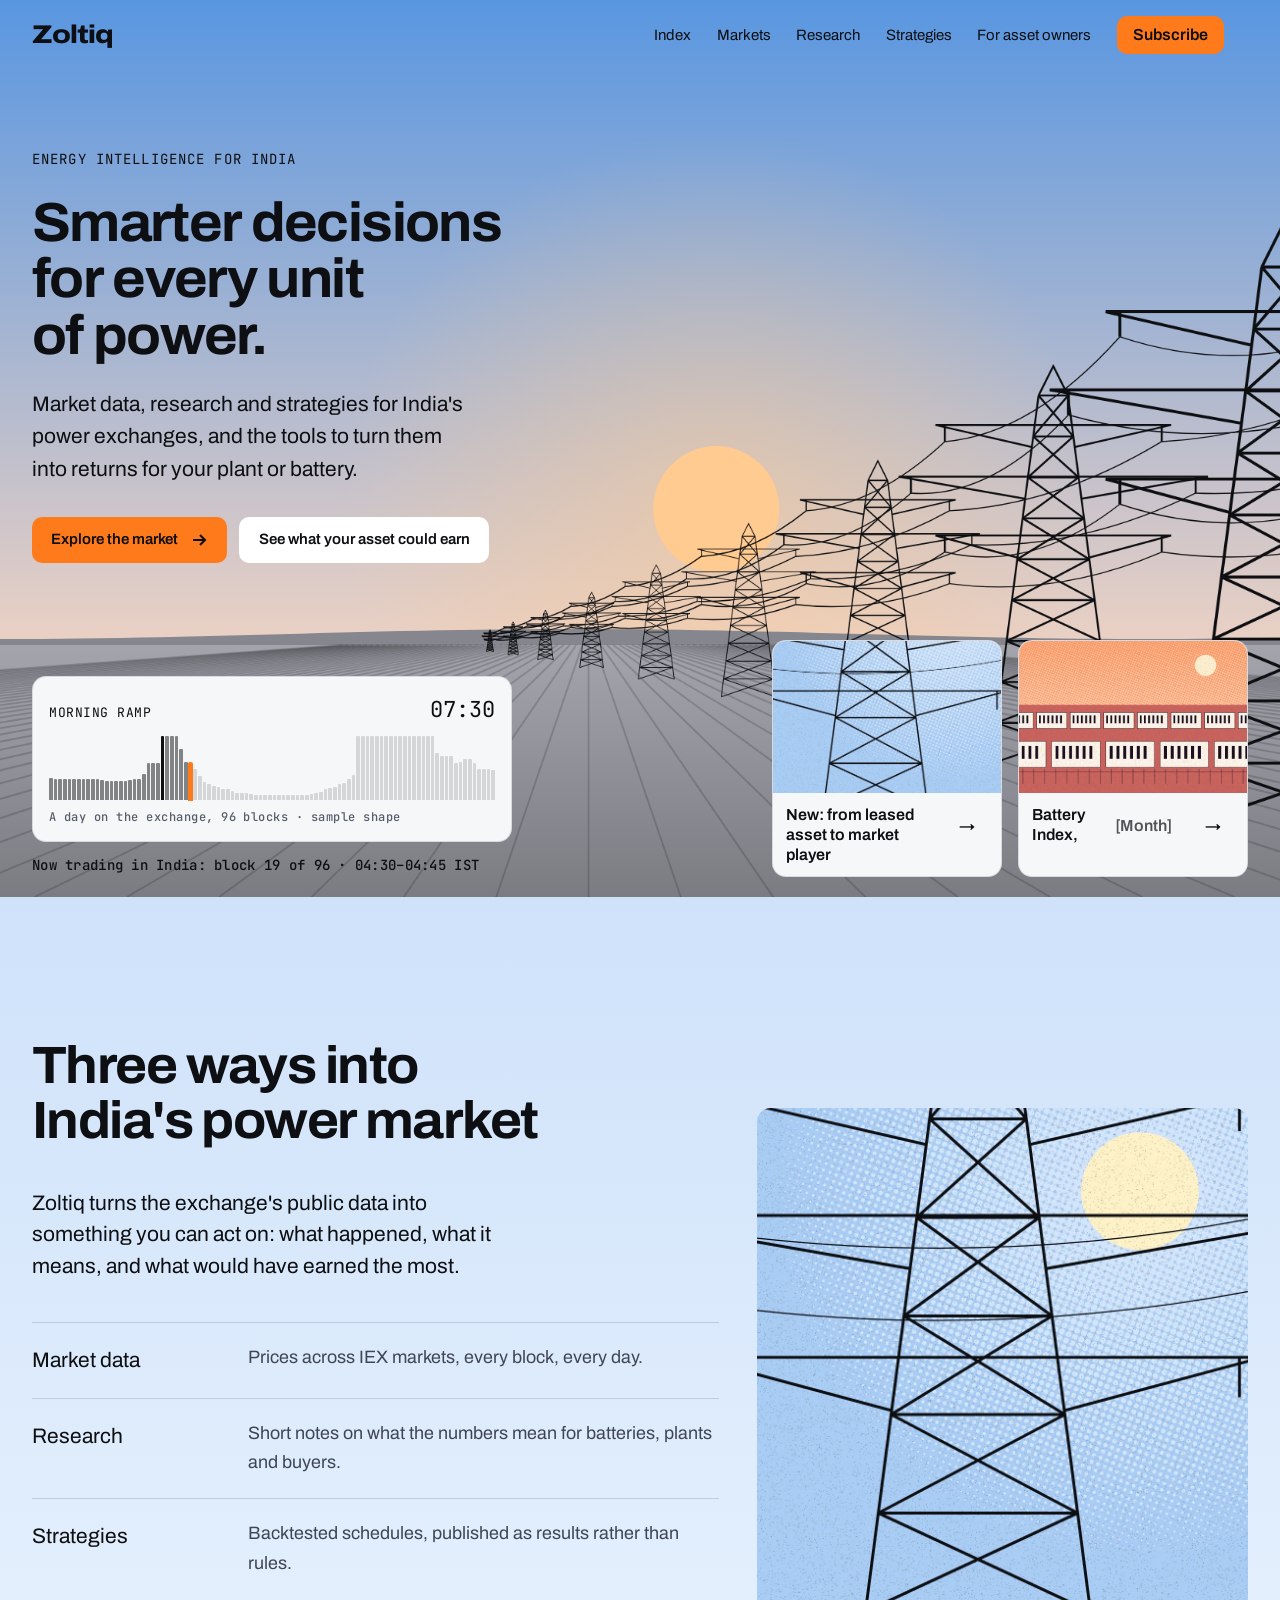
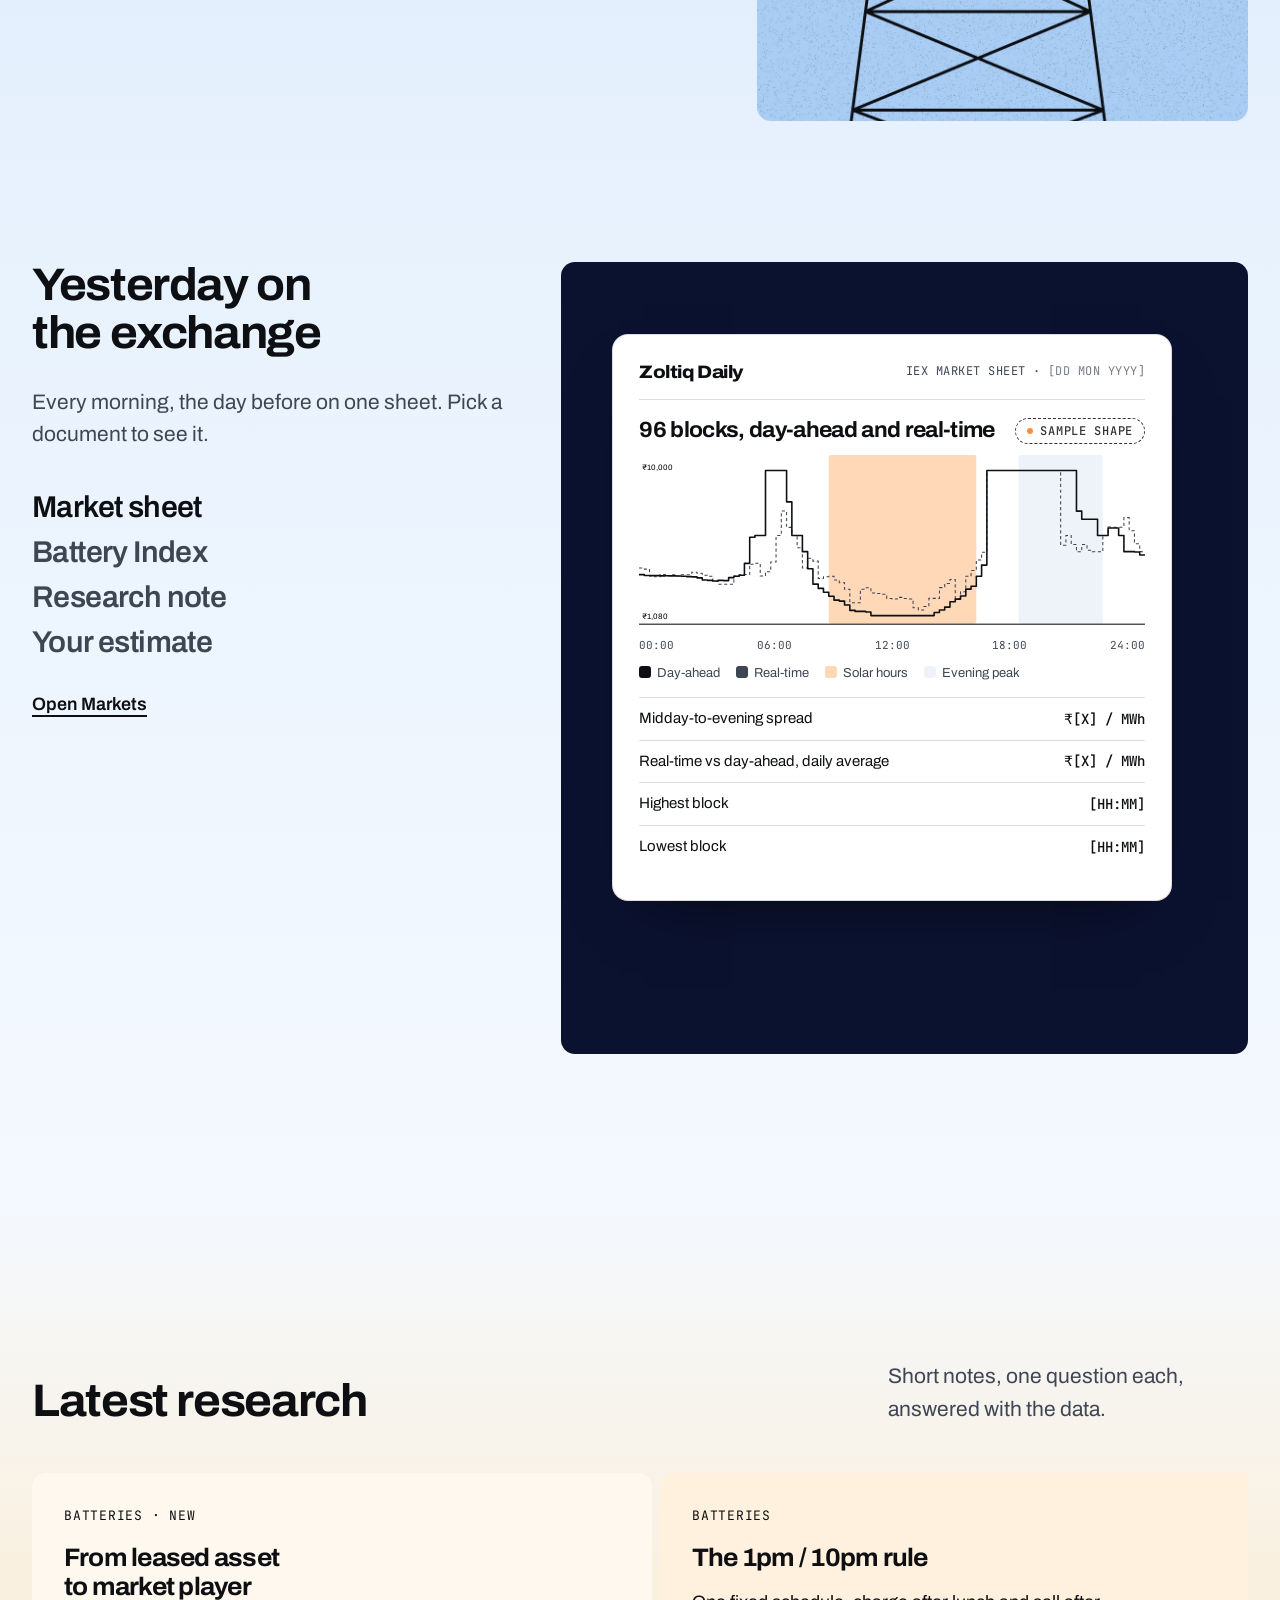
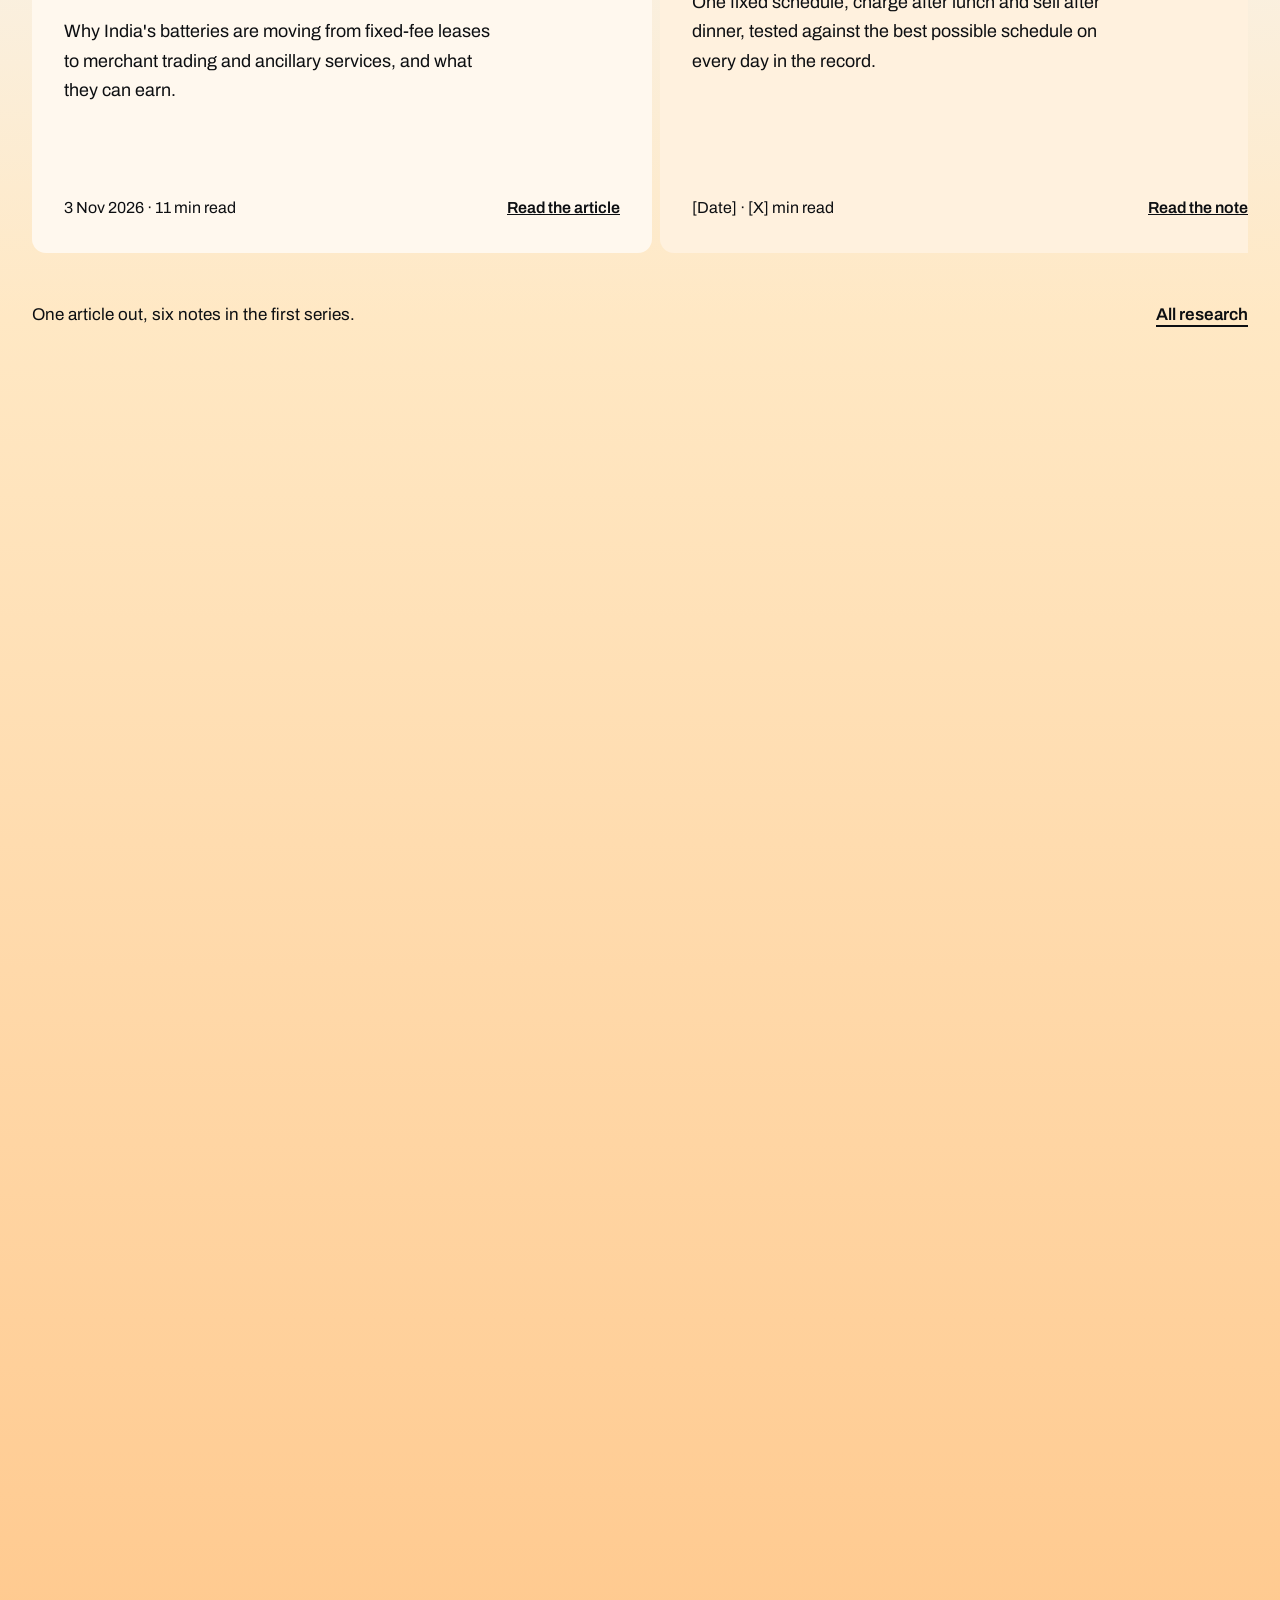
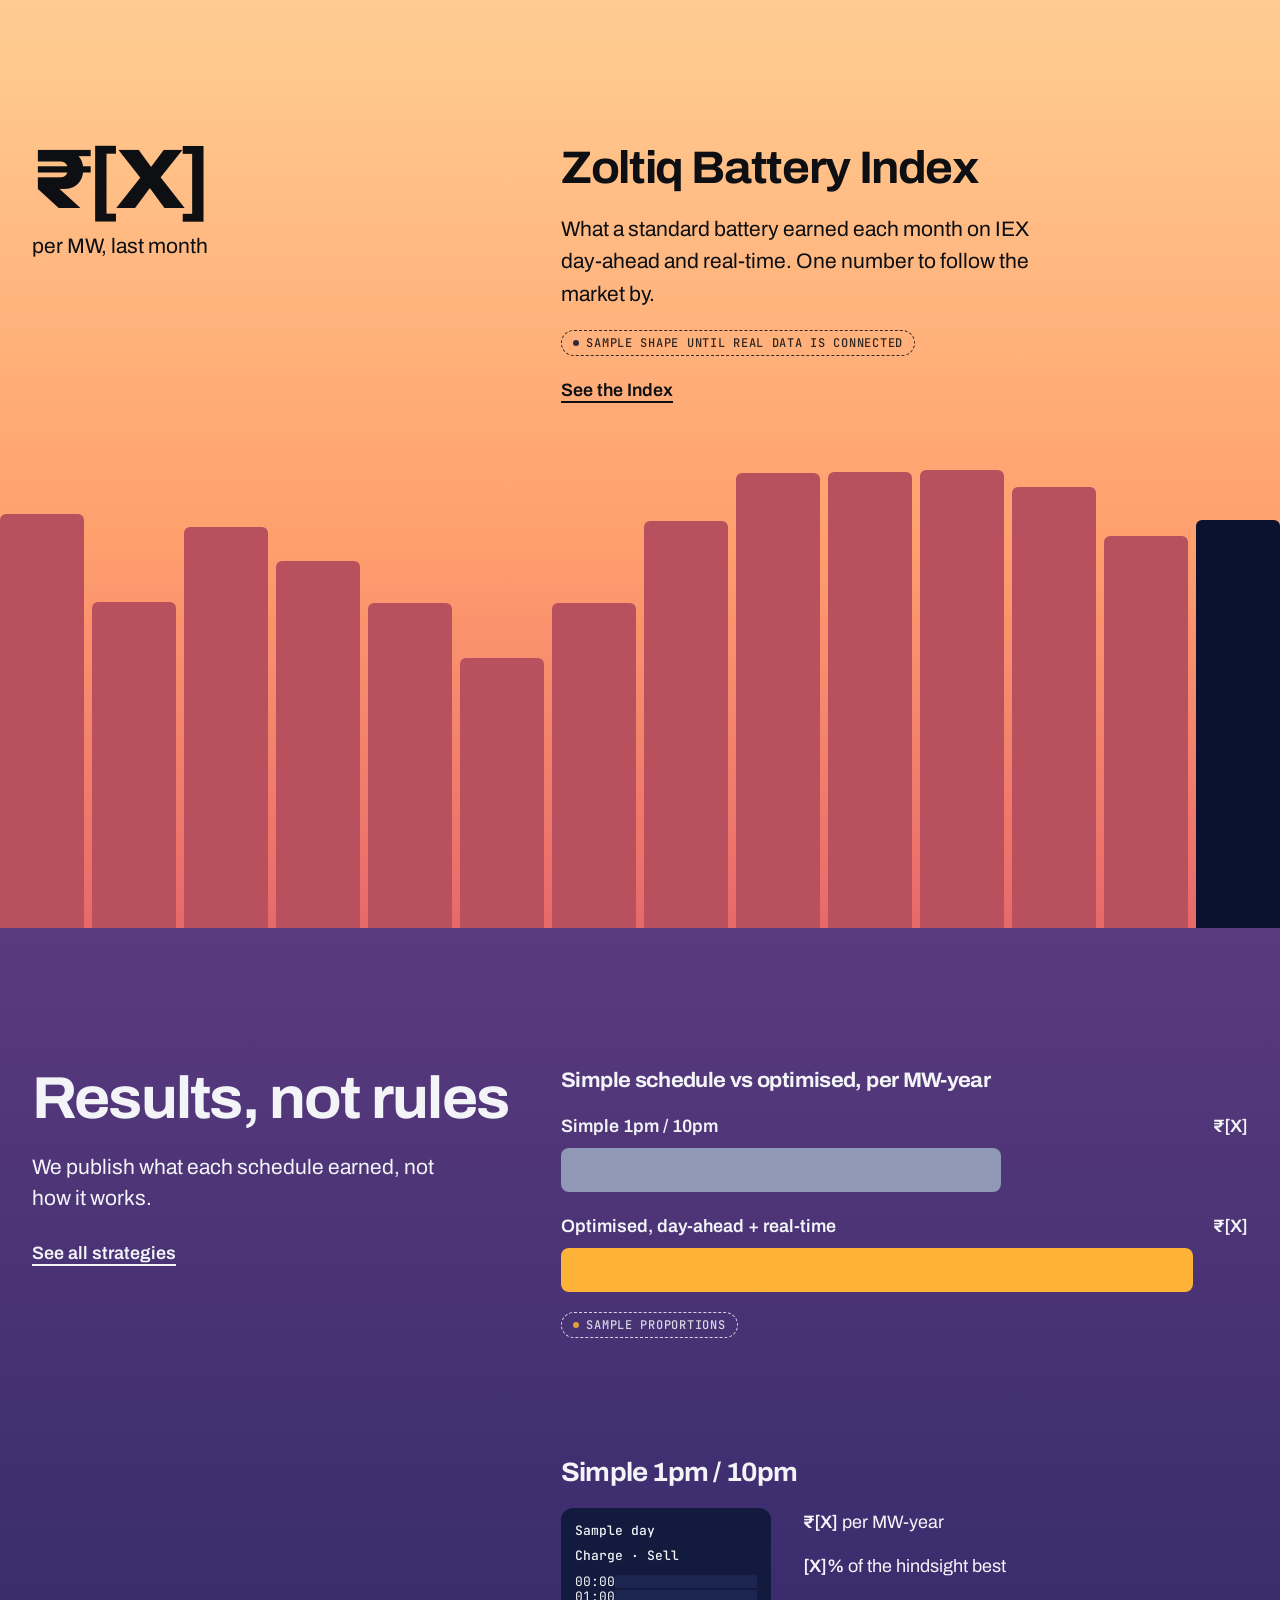
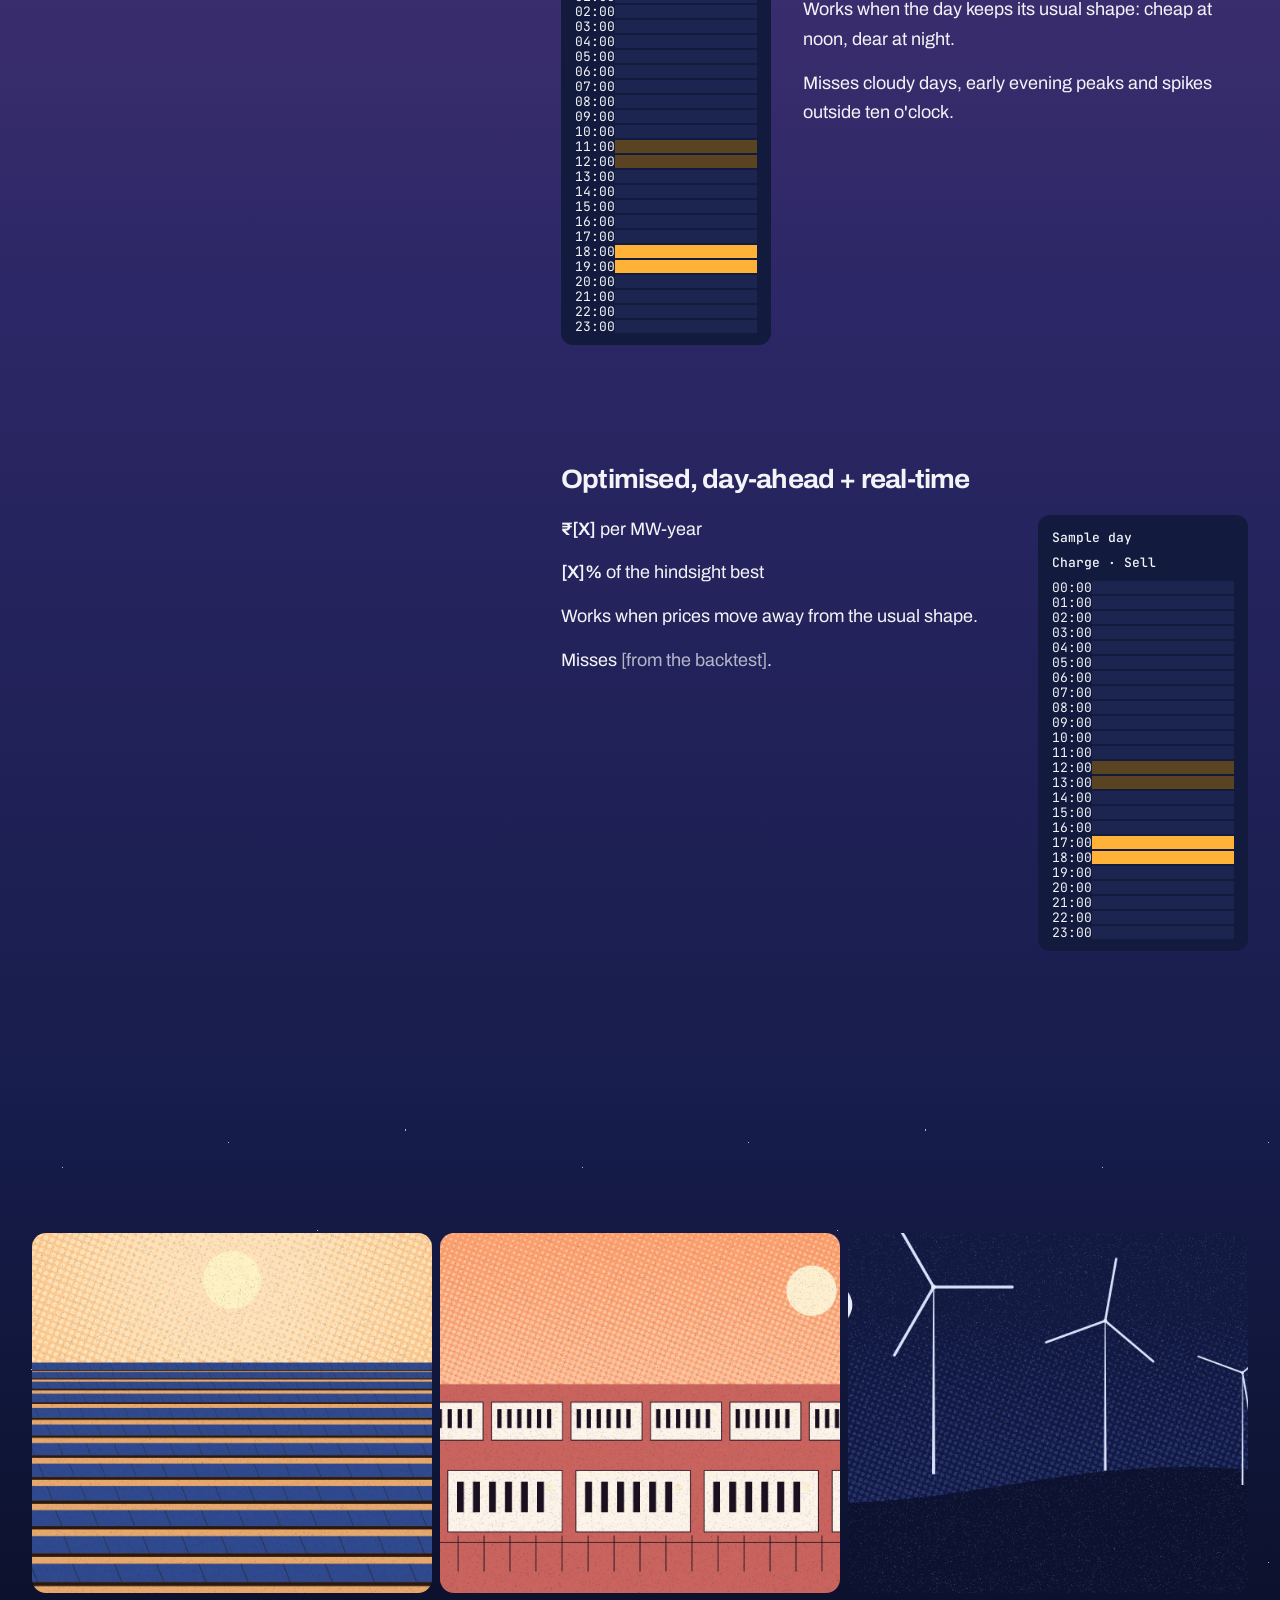
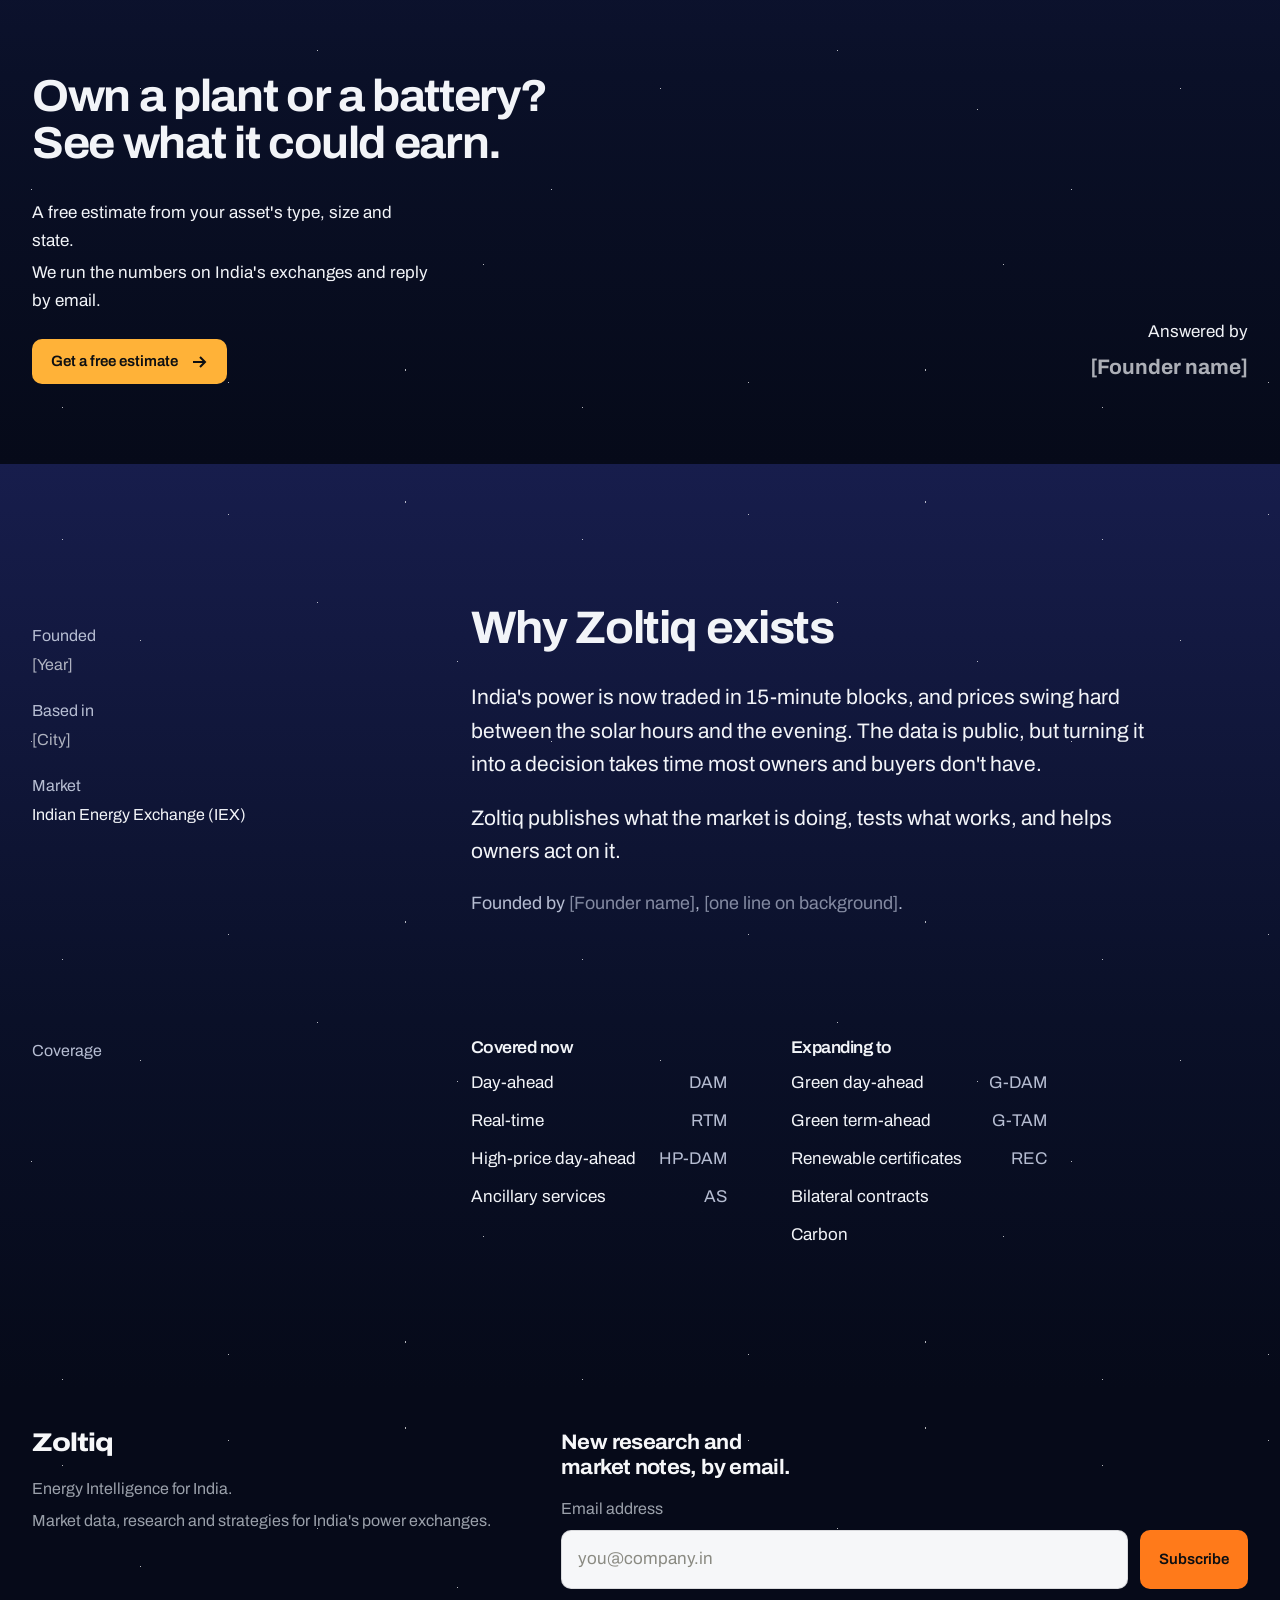
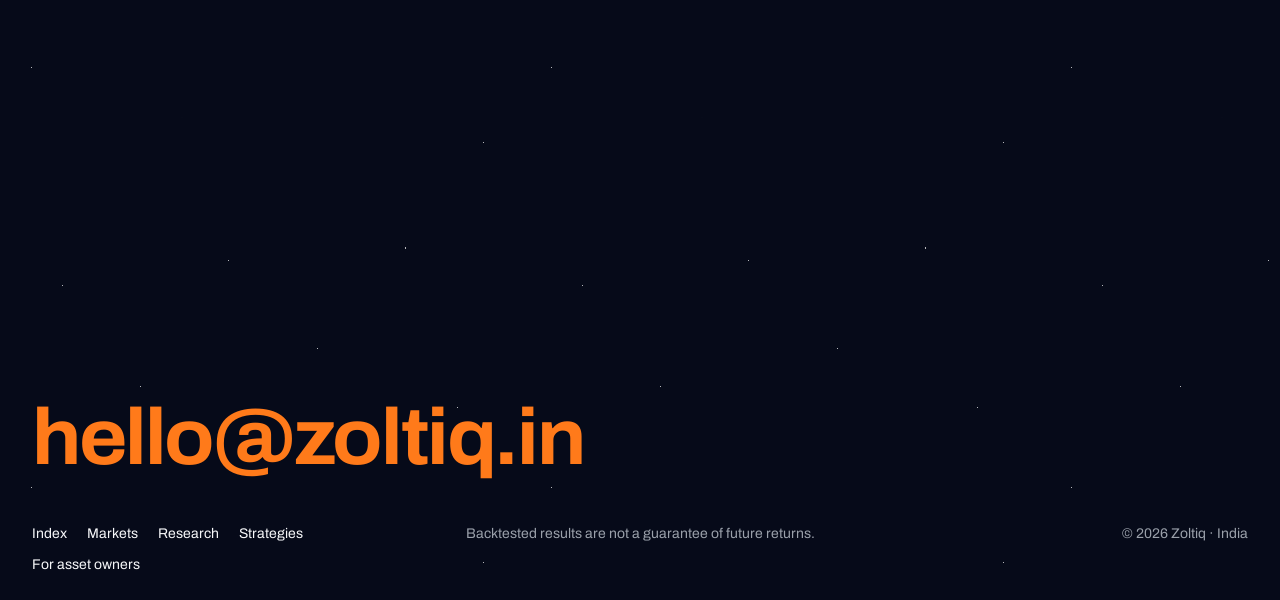
==== index.html @ 3fa58ef8 "Publish research article: batteries from leased asset to market player A sourced article on how Indi" ====
<!doctype html>
<html lang="en-IN">
<head>
<meta charset="utf-8">
<meta name="viewport" content="width=device-width, initial-scale=1, viewport-fit=cover">
<title>Zoltiq | Energy Intelligence for India</title>
<meta name="description" content="Market data, research and strategies for India's power exchanges, and the tools to turn them into returns for your plant or battery.">
<meta name="theme-color" content="#f4f3ee">
<script>try{var t=localStorage.getItem("theme");if(t==="dark"||t==="light")document.documentElement.setAttribute("data-theme",t);}catch(e){}</script>
<link rel="icon" href="data:image/svg+xml,%3Csvg xmlns='http://www.w3.org/2000/svg' viewBox='0 0 32 32'%3E%3Crect width='32' height='32' fill='%23111'/%3E%3Ctext x='16' y='24' font-family='Georgia' font-size='22' text-anchor='middle' fill='%23ff7a1a'%3EZ%3C/text%3E%3C/svg%3E">
<link rel="preconnect" href="https://fonts.googleapis.com">
<link rel="preconnect" href="https://fonts.gstatic.com" crossorigin>
<link rel="stylesheet" href="https://fonts.googleapis.com/css2?family=Archivo:wdth,wght@100..125,400..800&family=JetBrains+Mono:wght@400;500&display=swap">
<link rel="stylesheet" href="assets/css/site.css?v=9">
<style>
/* ================= Home ================= */

.hero-copy { flex: 1; display: flex; flex-direction: column; justify-content: center; padding-block: clamp(2rem, 6vh, 4rem); }
.hero-label { font-family: var(--font-mono); font-size: 0.875rem; letter-spacing: 0.08em; text-transform: uppercase; margin-bottom: 1.5rem; }
.hero h1 {
  font-size: clamp(2.25rem, 1.2rem + 2.8vw, 4.25rem);
  line-height: 1.02;
  max-width: 14ch;
}
.hero .lede { margin-top: 1.5rem; max-width: 36ch; }
.now p { font-family: var(--font-mono); font-size: 0.875rem; font-weight: 500; letter-spacing: 0.02em; }
.hero-actions { display: flex; flex-wrap: wrap; gap: 0.75rem; margin-top: 2rem; }

.hero-foot { display: flex; align-items: flex-end; justify-content: space-between; gap: 1.5rem; padding-bottom: 1.25rem; }
.now { display: grid; gap: 0.75rem; width: min(30rem, 100%); }
.now p span { font-variant-numeric: tabular-nums; }
/* The day's 96 blocks, lighting up in step with the sun. */
.day-anim { display: grid; gap: 0.5rem; padding: 0.9rem 1rem 0.8rem; background: #f6f7f9; color: #0d0f12; border: 1px solid rgba(13,15,18,0.12); border-radius: var(--radius); --ink: #0d0f12; --ink-soft: #565d69; }
.day-anim-head { display: flex; justify-content: space-between; align-items: baseline; gap: 1rem; font-family: var(--font-mono); font-size: 0.8125rem; letter-spacing: 0.04em; text-transform: uppercase; }
#hero-clock { font-size: 1.375rem; letter-spacing: 0; font-variant-numeric: tabular-nums; }
.daybars { height: 64px; display: grid; grid-template-columns: repeat(96, 1fr); gap: 1px; align-items: end; }
.daybars i { height: calc(var(--h) * 100%); background: var(--ink); opacity: 0.14; border-radius: 1px 1px 0 0; transition: opacity 0.3s ease, background-color 0.3s ease; }
.daybars i.on { opacity: 0.5; }
.daybars i.on.sun { background: var(--accent); opacity: 1; }
.daybars i.on.eve { opacity: 0.95; }
.daybars i.cur { background: var(--accent); opacity: 1; box-shadow: 0 0 0 1px var(--accent); }
.day-anim .note { font-family: var(--font-mono); font-size: 0.75rem; letter-spacing: 0.04em; color: var(--ink-soft); }
.hero-cards { display: grid; grid-template-columns: repeat(2, 230px); gap: 16px; }
.hero-card { display: block; text-decoration: none; background: var(--bg); color: var(--ink); border: 1px solid var(--line); border-radius: var(--radius); overflow: hidden; transition: transform 0.2s ease; }
.hero-card:hover { transform: translateY(-4px); }
.hero-card img { width: 100%; aspect-ratio: 3 / 2; object-fit: cover; }
.hero-card span { display: flex; justify-content: space-between; gap: 0.5rem; padding: 0.7rem 0.8rem; font-size: 1rem; font-weight: 600; line-height: 1.25; }
@media (max-width: 1100px) {
  .hero-foot { flex-direction: column; align-items: stretch; gap: 1rem; }
  .hero-cards { grid-template-columns: repeat(2, minmax(0, 230px)); }
}
@media (max-width: 760px) {
  /* On a phone the words sit on that hour's sky colour, the picture is a band below them. */
  .hero-slide { top: auto; bottom: 0; height: 52%; object-position: 72% 40%; }
  .hero-copy { justify-content: flex-start; }
  .hero-foot { flex-direction: column; align-items: stretch; gap: 1rem; }
  .hero-cards { grid-template-columns: repeat(2, minmax(0, 1fr)); gap: 12px; }
}

/* ---- Intro: the heading runs onto the picture ---- */
.intro { position: relative; padding-block: var(--gap-section) 0; }
.intro-grid { display: grid; grid-template-columns: minmax(0, 7fr) minmax(0, 5fr); column-gap: clamp(1.5rem, 3vw, 3rem); }
.intro h2 { grid-column: 1 / -1; grid-row: 1; position: relative; z-index: 2; font-size: clamp(2rem, 1.2rem + 2.6vw, 3.75rem); max-width: 21ch; align-self: start; }
.intro-pic { grid-column: 2; grid-row: 1 / span 3; width: 100%; aspect-ratio: 4 / 5; object-fit: cover; border-radius: var(--radius); margin-top: clamp(3rem, 5.5vw, 5rem); }
.intro-body { grid-column: 1; grid-row: 2; padding-top: 2.5rem; display: grid; gap: 2.5rem; align-content: start; }
.intro-body > p { font-size: var(--step-lead); line-height: 1.5; max-width: 40ch; }
.offer { display: grid; gap: 0; margin: 0; }
.offer a { display: grid; grid-template-columns: minmax(0, 12rem) minmax(0, 1fr); gap: 0.25rem 1.5rem; padding: 1.25rem 0; text-decoration: none; border-top: 1px solid var(--line); transition: padding 0.2s ease; }
.offer a:hover { padding-left: 0.75rem; }
.offer dt { font-family: var(--font-display); font-size: var(--step-lead); }
.offer dd { margin: 0; color: var(--ink-soft); }
@media (max-width: 860px) {
  .intro-grid { grid-template-columns: minmax(0, 1fr); }
  .intro h2 { padding-top: 0; }
  .intro-pic { grid-column: 1; grid-row: 2; width: 78%; justify-self: end; margin-top: -1.2em; }
  .intro-body { grid-row: 3; }
  .offer a { grid-template-columns: minmax(0, 1fr); }
}

/* ---- Showcase: pick a document, see it on the stage ---- */
.showcase { display: grid; grid-template-columns: minmax(0, 5fr) minmax(0, 7fr); column-gap: clamp(1.5rem, 3vw, 3rem); padding-top: var(--gap-section); }
.sheet-list { display: grid; align-content: start; gap: 1.75rem; }
.sheet-list .lede { color: var(--ink-soft); }
.tabs { display: grid; gap: 0.25rem; margin-top: 0.5rem; }
.tabs button {
  text-align: left; background: none; border: 0; padding: 0.15rem 0; cursor: pointer;
  font-family: var(--font-display); font-weight: 600; font-size: clamp(1.375rem, 1rem + 1.1vw, 2rem); line-height: 1.2; letter-spacing: -0.02em;
  color: var(--ink-soft); transition: color 0.2s ease, transform 0.2s ease;
}
.tabs button:hover { color: var(--ink); transform: translateX(6px); }
.tabs button[aria-pressed="true"] { color: var(--ink); }
.stage { background: var(--band); border-radius: var(--radius); min-height: 88svh; position: relative; overflow: hidden; padding: 72px 0 0 clamp(1rem, 4vw, 64px); }
@media (max-width: 860px) {
  .showcase { grid-template-columns: minmax(0, 1fr); row-gap: 2rem; }
  .tabs { grid-auto-flow: column; grid-auto-columns: max-content; overflow-x: auto; gap: 1.25rem; scroll-snap-type: x mandatory; padding-bottom: 0.5rem; }
  .tabs button { font-size: 1.375rem; scroll-snap-align: start; }
  .stage { min-height: 70svh; padding: 16px 0 0 16px; margin-inline: calc(-1 * var(--margin)); }
}

/* The product on the stage: a panel from the Zoltiq app, at true size. */
.sheet {
  width: 560px; max-width: none;
  background: var(--bg); color: var(--ink);
  border: 1px solid var(--line);
  border-radius: 16px;
  padding: 24px 26px 32px;
  font-size: 15px; line-height: 1.45;
  box-shadow: 0 30px 60px -30px rgba(0, 0, 0, 0.55);
}
.sheet.swap { animation: sheet-in 0.35s ease; }
@keyframes sheet-in { from { opacity: 0; transform: translateY(10px); } to { opacity: 1; transform: none; } }
.sheet header { display: flex; justify-content: space-between; align-items: center; gap: 1rem; padding-bottom: 14px; border-bottom: 1px solid var(--line); }
.sheet header b { font-family: var(--font-display); font-weight: 800; font-stretch: 112%; font-size: 18px; letter-spacing: -0.03em; }
.sheet header span { font-family: var(--font-mono); font-size: 12px; letter-spacing: 0.04em; color: var(--ink-soft); text-transform: uppercase; }
.sheet h3 { font-size: 22px; margin: 18px 0 6px; }
.sheet .meta { font-family: var(--font-mono); font-size: 12px; color: var(--ink-soft); margin-bottom: 14px; }
.sheet svg { width: 100%; height: auto; margin: 6px 0 4px; color: var(--ink); }
.sheet .axis-row { display: flex; justify-content: space-between; font-family: var(--font-mono); font-size: 11px; color: var(--ink-soft); }
.sheet .key { display: flex; flex-wrap: wrap; gap: 6px 16px; font-size: 13px; margin: 10px 0 14px; color: var(--ink-soft); }
.sheet .key i { display: inline-block; width: 12px; height: 12px; border-radius: 3px; margin-right: 6px; vertical-align: -1px; }
.sheet .key .k-dam { background: var(--ink); } .sheet .key .k-rtm { background: var(--ink-soft); }
.sheet .key .k-sun { background: var(--accent-soft); } .sheet .key .k-eve { background: var(--bg-2); }
.sheet table { width: 100%; border-collapse: collapse; font-size: 15px; }
.sheet td { padding: 10px 0; border-top: 1px solid var(--line); }
.sheet td:last-child { text-align: right; font-family: var(--font-mono); font-size: 14px; font-weight: 500; }
.sheet .stamp-wrap { display: flex; justify-content: space-between; align-items: flex-start; gap: 12px; }
.sheet .proof { flex: none; margin-top: 18px; }
.sheet p + p { margin-top: 10px; }
.sheet .big { font-family: var(--font-display); font-weight: 800; font-stretch: 112%; font-size: 56px; line-height: 1; letter-spacing: -0.04em; margin: 16px 0 4px; }
.sheet .note-body { font-size: 16px; line-height: 1.6; color: var(--ink-soft); }
.sheet .mini-bars { display: grid; grid-template-columns: repeat(12, 1fr); gap: 4px; align-items: end; height: 110px; margin: 14px 0; }
.sheet .mini-bars i { background: var(--bar); border-radius: 3px 3px 0 0; }
.sheet .mini-bars i:last-child { background: var(--accent); }
.sheet .open { display: inline-block; margin-top: 16px; font-weight: 600; }

/* ---- Research: cards that fold into spines ---- */
.research { padding-block: var(--gap-section); }
.research-head { display: flex; justify-content: space-between; align-items: end; gap: 1rem 2rem; flex-wrap: wrap; margin-bottom: 3rem; }
.deck { display: flex; gap: 0; height: 380px; overflow: hidden; }
.deck-card {
  position: relative; flex: none; width: 620px; height: 100%; border-radius: var(--radius); margin-right: 8px;
  padding: 32px; display: flex; flex-direction: column; gap: 1rem;
  transition: width 0.55s cubic-bezier(.3,.7,.2,1);
  overflow: hidden;
}
.deck-card { color: var(--card-ink); }
.deck-card:nth-child(3n+1) { background: var(--card-1); }
.deck-card:nth-child(3n+2) { background: var(--card-2); }
.deck-card:nth-child(3n+3) { background: var(--card-3); }
.deck-card .tag { font-family: var(--font-mono); font-size: 0.8125rem; letter-spacing: 0.06em; text-transform: uppercase; }
.deck-card h3 { font-size: clamp(1.375rem, 1.1rem + 0.6vw, 1.75rem); line-height: 1.15; max-width: 22ch; }
.deck-card p { max-width: 44ch; }
.deck-card .foot { margin-top: auto; display: flex; justify-content: space-between; gap: 1rem; font-size: 1rem; }
.deck-card .foot a { font-weight: 600; }
.deck-card.is-spine { width: 120px; }
.deck-card > :not(.spine-hit) { width: 556px; flex: none; }
.deck-card.is-spine > *:not(.spine-hit) { opacity: 0.35; }
.spine-hit { position: absolute; inset: 0; z-index: 2; background: none; border: 0; cursor: pointer; display: none; }
.deck-card.is-spine .spine-hit { display: block; }
.research-foot { display: flex; justify-content: space-between; flex-wrap: wrap; gap: 1rem; margin-top: 48px; font-size: 1.0625rem; }
@media (min-width: 1000px) {
  .research { padding-block: 0; }
  .deck-wrap { height: 230svh; }
  .deck-stage { position: sticky; top: 0; height: 100svh; display: flex; flex-direction: column; justify-content: center; }
}
@media (max-width: 999px) {
  .deck { flex-direction: column; height: auto; gap: 12px; }
  .deck-card { width: auto; height: auto; }
  .deck-card > :not(.spine-hit) { width: auto; }
}

/* ---- Index: bars standing on the edge ---- */
.index { min-height: 90svh; position: relative; display: flex; flex-direction: column; padding-top: clamp(3rem, 7vw, 5rem); overflow: hidden; }
.index-top { display: grid; grid-template-columns: minmax(0, 5fr) minmax(0, 7fr); column-gap: clamp(1.5rem, 3vw, 3rem); align-items: start; }
.index-figure { font-family: var(--font-display); font-weight: 800; font-stretch: 112%; font-size: var(--step-display); line-height: 0.85; letter-spacing: -0.05em; }
.index-claim { font-size: var(--step-lead); margin-top: 0.75rem; }
.index-text { display: grid; gap: 1.25rem; align-content: start; }
.index-text h2 { font-size: var(--step-head); }
.index-text .proof { justify-self: start; }
#index-bars { margin-top: auto; display: grid; grid-auto-flow: column; grid-auto-columns: 1fr; gap: 8px; align-items: end; height: 58vh; padding-top: 4rem; }
.edge-bar { position: relative; height: calc(var(--h) * 100%); background: var(--bar); border: 0; border-radius: 6px 6px 0 0; padding: 0; cursor: pointer; transition: background-color 0.2s ease, transform 0.6s cubic-bezier(.3,.7,.2,1); transform-origin: bottom; }
.js .index:not(.in) .edge-bar { transform: scaleY(0.05); }
.edge-bar:hover, .edge-bar:focus-visible { background: var(--ink); }
.edge-bar.is-latest { background: var(--accent); }
.edge-tip { position: absolute; bottom: calc(100% + 8px); left: 50%; transform: translateX(-50%); white-space: nowrap; background: var(--ink); color: var(--bg); font-size: 0.9375rem; padding: 0.35rem 0.6rem; opacity: 0; pointer-events: none; transition: opacity 0.15s ease; }
.edge-bar:hover .edge-tip, .edge-bar:focus-visible .edge-tip { opacity: 1; }
.edge-bar:first-child .edge-tip { left: 0; transform: none; }
.edge-bar:last-child .edge-tip { left: auto; right: 0; transform: none; }
@media (max-width: 860px) {
  .index-top { grid-template-columns: minmax(0, 1fr); row-gap: 2rem; }
  #index-bars { height: 40vh; gap: 4px; }
}

/* ---- Strategies: the heading holds while the results pass ---- */
.strategies { padding-block: var(--gap-section); }
.strat-grid { display: grid; grid-template-columns: minmax(0, 5fr) minmax(0, 7fr); column-gap: clamp(1.5rem, 3vw, 3rem); }
.strat-head { position: sticky; top: 6rem; align-self: start; display: grid; gap: 1.5rem; }
.strat-head h2 { font-size: clamp(2.25rem, 1.3rem + 3vw, 4rem); line-height: 1; }
.strat-head p { max-width: 34ch; font-size: var(--step-lead); line-height: 1.5; }
.strat-list { display: grid; gap: 120px; }
.compare { display: grid; gap: 1.25rem; }
.compare h3 { font-size: var(--step-lead); }
.cbar { display: grid; gap: 0.4rem; }
.cbar div { display: flex; justify-content: space-between; gap: 1rem; flex-wrap: wrap; font-weight: 600; }
.cbar i { display: block; height: 2.75rem; border-radius: 8px; background: var(--band-soft); }
.cbar.opt i { background: var(--accent); }
.strat { display: grid; gap: 1.25rem; }
.strat h3 { font-size: clamp(1.375rem, 1.1rem + 0.7vw, 1.75rem); }
.strat-row { display: grid; grid-template-columns: 210px minmax(0, 1fr); gap: 2rem; align-items: start; }
.strat.flip .strat-row { grid-template-columns: minmax(0, 1fr) 210px; }
.strat.flip .sched { order: 2; }
.strat ul { list-style: none; margin: 0; padding: 0; display: grid; gap: 14px; font-size: 1.125rem; }
.strat ul b { font-weight: 600; }
@media (max-width: 860px) {
  .strat-grid { grid-template-columns: minmax(0, 1fr); }
  .strat-head { top: 4.4rem; z-index: 3; background: #2c2766; padding-block: 0.75rem; }
  .strat-head h2 { font-size: 9vw; }
  .strat-head p { display: none; }
  .strat-list { gap: 72px; margin-top: 2rem; }
  .strat-row, .strat.flip .strat-row { grid-template-columns: minmax(0, 1fr); }
  .strat.flip .sched { order: 0; }
}
/* A day's schedule, hour by hour: the strategy's own output. */
.sched { background: var(--bg); color: var(--ink); border-radius: 12px; font-family: var(--font-mono); font-size: 11px; padding: 12px 14px; font-size: 13px; aspect-ratio: 3 / 4; display: grid; grid-template-rows: auto 1fr; gap: 8px; }
.sched header { display: flex; flex-wrap: wrap; justify-content: space-between; gap: 4px 10px; font-weight: 500; }
.sched ol { list-style: none; margin: 0; padding: 0; display: grid; grid-template-rows: repeat(24, 1fr); gap: 2px; }
.sched li { display: grid; grid-template-columns: 34px 1fr; align-items: center; gap: 6px; font-variant-numeric: tabular-nums; line-height: 1; }
.sched li span { height: 100%; min-height: 6px; background: var(--bg-2); }
.sched li.c span { background: var(--accent-soft); }
.sched li.s span { background: var(--accent); }
@media (max-width: 860px) { .sched { aspect-ratio: auto; } .sched ol { grid-template-rows: none; } .sched li span { min-height: 10px; } }

/* ---- Asset owners: three pictures, then the evening ---- */
.strip { display: grid; grid-template-columns: repeat(3, minmax(0, 1fr)); gap: 8px; padding: 0 var(--margin); }
.strip img { border-radius: var(--radius); }
.strip img { width: 100%; height: 40svh; min-height: 220px; object-fit: cover; }
@media (max-width: 760px) {
  .strip { grid-template-columns: repeat(2, minmax(0, 1fr)); }
  .strip img:first-child { grid-column: 1 / -1; height: auto; aspect-ratio: 4 / 3; }
  .strip img { height: auto; aspect-ratio: 1; min-height: 0; }
}
.owners { min-height: 44svh; padding-block: clamp(3rem, 7vw, 5rem); position: relative; }
.owners-grid { display: grid; grid-template-columns: minmax(0, 7fr) minmax(0, 5fr); gap: 2rem clamp(1.5rem, 3vw, 3rem); align-items: end; }
.owners h2 { font-size: clamp(1.875rem, 1.2rem + 2vw, 3.25rem); line-height: 1.05; max-width: 20ch; }
.owners h2 a { text-decoration: underline; text-decoration-thickness: 6px; text-underline-offset: 8px; transition: text-underline-offset 0.2s ease; }
.owners h2 a:hover { text-underline-offset: 14px; }
.owners .small { margin-top: 2rem; display: grid; gap: 0.25rem; font-size: 1.0625rem; max-width: 40ch; }
.answered { justify-self: end; text-align: right; display: grid; gap: 0.25rem; font-size: 1.0625rem; }
.answered b { font-family: var(--font-display); font-weight: 700; font-size: var(--step-lead); }
@media (max-width: 860px) { .owners-grid { grid-template-columns: minmax(0, 1fr); } .answered { justify-self: start; text-align: left; } }

/* ---- About: side facts, wide paragraph ---- */
.about { padding-block: var(--gap-section); }
.about-row { display: grid; grid-template-columns: minmax(0, 34fr) minmax(0, 66fr); column-gap: clamp(1.5rem, 3vw, 3rem); }
.facts { display: grid; gap: 20px; align-content: start; }
.facts div { display: grid; gap: 0.15rem; font-size: 1rem; }
.facts dt { color: var(--soft); }
.facts dd { margin: 0; }
.about h2 { font-size: var(--step-head); margin-bottom: 1.75rem; }
.about-text { display: grid; gap: 1.25rem; font-size: clamp(1.0625rem, 1rem + 0.4vw, 1.3125rem); line-height: 1.6; max-width: 58ch; }
.about-text .founder { font-size: var(--step-body); color: var(--soft); }
.coverage { margin-top: 120px; }
.coverage-lists { display: grid; grid-template-columns: repeat(2, minmax(0, 16rem)); gap: 2rem 4rem; }
.coverage h3 { font-family: var(--font-text); font-weight: 600; font-size: 1.0625rem; margin-bottom: 0.75rem; }
.coverage ul { list-style: none; margin: 0; padding: 0; display: grid; gap: 10px; font-size: 1.0625rem; }
.coverage li { display: flex; justify-content: space-between; gap: 1rem; }
.coverage li span { color: var(--soft); }
@media (max-width: 860px) {
  .about-row { grid-template-columns: minmax(0, 1fr); row-gap: 2rem; }
  .about-row .facts { order: 2; grid-template-columns: repeat(2, minmax(0, 1fr)); }
  .coverage { margin-top: 64px; }
  .coverage-lists { grid-template-columns: minmax(0, 1fr); }
}
</style>
</head>
<body class="home sky-page">
<a class="skip" href="#main">Skip to content</a>

<header class="site-header">
  <div class="frame">
    <a class="brand" href="./">Zoltiq</a>
    <div class="header-tools">
      <button class="menu-btn" type="button" aria-expanded="false" aria-controls="site-nav">Menu</button>
    </div>
    <nav class="nav" id="site-nav" aria-label="Main">
      <a href="battery-index/">Index</a>
      <a href="markets/">Markets</a>
      <a href="research/">Research</a>
      <a href="strategies/">Strategies</a>
      <a href="asset-owners/">For asset owners</a>
      <a class="btn small" href="#subscribe">Subscribe</a>
    </nav>
  </div>
</header>

<main id="main">

  <!-- 1. Hero: the sun crosses the sky over a line of pylons while the day's 96 blocks light up -->
  <section class="hero" aria-labelledby="hero-title">
    <canvas class="hero-sky" id="hero-sky" aria-hidden="true"></canvas>
    <img class="hero-slide hero-pylons day" src="assets/img/pylons-dark.webp" width="2000" height="1170" alt="">
    <img class="hero-slide hero-pylons night" src="assets/img/pylons-light.webp" width="2000" height="1170" alt="" style="opacity:0">

    <div class="frame hero-copy">
      <p class="hero-label">Energy Intelligence for India</p>
      <h1 id="hero-title">Smarter decisions for every unit of power.</h1>
      <p class="lede">Market data, research and strategies for India's power exchanges, and the tools to turn them into returns for your plant or battery.</p>
      <div class="hero-actions">
        <a class="btn" href="markets/">Explore the market
          <svg viewBox="0 0 18 18" fill="none" stroke="currentColor" stroke-width="2" aria-hidden="true"><path d="M3 9h12M10 4l5 5-5 5"/></svg>
        </a>
        <a class="btn paper" href="asset-owners/">See what your asset could earn</a>
      </div>
    </div>

    <div class="frame hero-foot">
      <div class="now">
        <div class="day-anim" aria-hidden="true">
          <div class="day-anim-head"><span id="hero-phase">Morning ramp</span><span id="hero-clock">06:00</span></div>
          <div class="daybars" id="daybars"></div>
          <p class="note">A day on the exchange, 96 blocks · sample shape</p>
        </div>
        <p>Now trading in India: block <span id="now-block">–</span> of 96 · <span id="now-time">IST</span></p>
      </div>
      <div class="hero-cards">
        <a class="hero-card" href="research/batteries-beyond-the-lease/">
          <img src="assets/img/tower-sky.jpg" width="1000" height="1340" alt="" loading="lazy">
          <span>New: from leased asset to market player <span aria-hidden="true">→</span></span>
        </a>
        <a class="hero-card" href="battery-index/">
          <img src="assets/img/battery-sky.jpg" width="1400" height="880" alt="" loading="lazy">
          <span>Battery Index, <span class="placeholder">[Month]</span> <span aria-hidden="true">→</span></span>
        </a>
      </div>
    </div>
  </section>

  <!-- 2. What we do -->
  <div class="sky-morning">
  <section class="intro" aria-labelledby="intro-title">
    <div class="frame intro-grid">
      <h2 id="intro-title" class="rise">Three ways into India's power market</h2>
      <img class="intro-pic rise d1" src="assets/img/tower-sky.jpg" width="1000" height="1340" alt="Illustration: looking up a lattice transmission pylon against the noon sky." loading="lazy">
      <div class="intro-body">
        <p class="rise d1">Zoltiq turns the exchange's public data into something you can act on: what happened, what it means, and what would have earned the most.</p>
        <dl class="offer rise d2">
          <a href="markets/"><dt>Market data</dt><dd>Prices across IEX markets, every block, every day.</dd></a>
          <a href="research/"><dt>Research</dt><dd>Short notes on what the numbers mean for batteries, plants and buyers.</dd></a>
          <a href="strategies/"><dt>Strategies</dt><dd>Backtested schedules, published as results rather than rules.</dd></a>
        </dl>
      </div>
    </div>
  </section>

  <!-- 3. Market snapshot: the product's own documents -->
  </div>
  <div class="sky-noon" style="padding-bottom:var(--gap-section)">
  <section class="frame showcase" aria-labelledby="snap-title">
    <div class="sheet-list">
      <h2 id="snap-title" class="rise">Yesterday on the exchange</h2>
      <p class="lede rise d1">Every morning, the day before on one sheet. Pick a document to see it.</p>
      <div class="tabs rise d2" role="group" aria-label="Choose a document">
        <button type="button" data-sheet-tab="market" aria-pressed="true">Market sheet</button>
        <button type="button" data-sheet-tab="index" aria-pressed="false">Battery Index</button>
        <button type="button" data-sheet-tab="note" aria-pressed="false">Research note</button>
        <button type="button" data-sheet-tab="estimate" aria-pressed="false">Your estimate</button>
      </div>
      <a class="text-link rise d3" href="markets/" style="justify-self:start">Open Markets</a>
    </div>

    <div class="stage" data-ui>
      <article class="sheet" data-sheet="market" aria-label="Market sheet">
        <header><b>Zoltiq Daily</b><span>IEX market sheet · <span class="placeholder">[DD Mon YYYY]</span></span></header>
        <div class="stamp-wrap"><h3>96 blocks, day-ahead and real-time</h3><span class="proof">Sample shape</span></div>
        <svg id="day-curve" role="img" aria-label="Price across yesterday's 96 blocks on the day-ahead (solid) and real-time (dashed) markets. Sample shape: low through the solar hours, highest in the evening."></svg>
        <div class="axis-row" aria-hidden="true"><span>00:00</span><span>06:00</span><span>12:00</span><span>18:00</span><span>24:00</span></div>
        <div class="key" aria-hidden="true"><span><i class="k-dam"></i>Day-ahead</span><span><i class="k-rtm"></i>Real-time</span><span><i class="k-sun"></i>Solar hours</span><span><i class="k-eve"></i>Evening peak</span></div>
        <table>
          <tr><td>Midday-to-evening spread</td><td>₹[X] / MWh</td></tr>
          <tr><td>Real-time vs day-ahead, daily average</td><td>₹[X] / MWh</td></tr>
          <tr><td>Highest block</td><td>[HH:MM]</td></tr>
          <tr><td>Lowest block</td><td>[HH:MM]</td></tr>
        </table>
      </article>

      <article class="sheet" data-sheet="index" aria-label="Battery Index sheet" hidden>
        <header><b>Zoltiq Battery Index</b><span><span class="placeholder">[Month YYYY]</span></span></header>
        <div class="stamp-wrap"><p class="big">₹[X]</p><span class="proof">Sample shape</span></div>
        <p>per MW, earned by the reference battery on IEX day-ahead and real-time</p>
        <div class="mini-bars" aria-hidden="true"><i style="height:52%"></i><i style="height:61%"></i><i style="height:48%"></i><i style="height:57%"></i><i style="height:70%"></i><i style="height:66%"></i><i style="height:79%"></i><i style="height:73%"></i><i style="height:62%"></i><i style="height:68%"></i><i style="height:84%"></i><i style="height:92%"></i></div>
        <table>
          <tr><td>Power</td><td>[X] MW</td></tr>
          <tr><td>Energy</td><td>[X] MWh</td></tr>
          <tr><td>Round-trip efficiency</td><td>[X]%</td></tr>
          <tr><td>Markets</td><td>Day-ahead + real-time</td></tr>
        </table>
        <a class="open" href="battery-index/">See the Index →</a>
      </article>

      <article class="sheet" data-sheet="note" aria-label="Research note" hidden>
        <header><b>Zoltiq Research</b><span>Batteries</span></header>
        <h3>The 1pm / 10pm rule</h3>
        <p class="meta"><span class="placeholder">[Author]</span> · <span class="placeholder">[Date]</span> · <span class="placeholder">[X]</span> min read</p>
        <div class="note-body">
          <p>Charge at one in the afternoon, when the sun has pushed prices down. Sell at ten at night, when it has gone and the country turns its lights on. It is the simplest schedule a battery can run.</p>
          <p>How much of a battery's possible earnings does that one rule capture? We test it against the best schedule in hindsight, on every day in the record, and look at the days it gets wrong.</p>
        </div>
        <a class="open" href="research/">Read the note →</a>
      </article>

      <article class="sheet" data-sheet="estimate" aria-label="Revenue estimate" hidden>
        <header><b>Revenue estimate</b><span>Prepared by Zoltiq</span></header>
        <h3>For <span class="placeholder">[your asset]</span></h3>
        <table>
          <tr><td>Asset</td><td>Battery storage</td></tr>
          <tr><td>Capacity</td><td>[X] MW / [X] MWh</td></tr>
          <tr><td>State</td><td>[State]</td></tr>
          <tr><td>Status</td><td>Planned</td></tr>
          <tr><td>Could have earned, last 12 months</td><td>₹[X]</td></tr>
          <tr><td>Simple schedule would have earned</td><td>₹[X]</td></tr>
        </table>
        <p style="margin-top:14px">Based on IEX day-ahead and real-time prices. Backtested results are not a guarantee of future returns.</p>
        <a class="open" href="asset-owners/">Get your free estimate →</a>
      </article>
    </div>
  </section>
  </div>

  <!-- 4. Latest research -->
  <section class="research sky-golden" aria-labelledby="research-title">
    <div class="deck-wrap">
      <div class="deck-stage">
        <div class="frame">
          <div class="research-head">
            <h2 id="research-title">Latest research</h2>
            <p class="lede soft" style="max-width:30ch">Short notes, one question each, answered with the data.</p>
          </div>
          <div class="deck">
            <article class="deck-card"><button class="spine-hit" type="button" aria-label="Show: From leased asset to market player"></button>
              <span class="tag">Batteries · New</span><h3>From leased asset to market player</h3>
              <p>Why India's batteries are moving from fixed-fee leases to merchant trading and ancillary services, and what they can earn.</p>
              <div class="foot"><span>3 Nov 2026 · 11 min read</span><a href="research/batteries-beyond-the-lease/">Read the article</a></div></article>
            <article class="deck-card"><button class="spine-hit" type="button" aria-label="Show: The 1pm / 10pm rule"></button>
              <span class="tag">Batteries</span><h3>The 1pm / 10pm rule</h3>
              <p>One fixed schedule, charge after lunch and sell after dinner, tested against the best possible schedule on every day in the record.</p>
              <div class="foot"><span>[Date] · [X] min read</span><a href="research/">Read the note</a></div></article>
            <article class="deck-card"><button class="spine-hit" type="button" aria-label="Show: Where the rest hides"></button>
              <span class="tag">Batteries</span><h3>Where the rest hides</h3>
              <p>The cloudy days, the shifted peaks and the price spikes that a fixed schedule walks straight past.</p>
              <div class="foot"><span>[Date] · [X] min read</span><a href="research/">Read the note</a></div></article>
            <article class="deck-card"><button class="spine-hit" type="button" aria-label="Show: Will the spread survive?"></button>
              <span class="tag">Exchanges</span><h3>Will the spread survive?</h3>
              <p>Every new battery sells into the same evening hours. What that does to the gap between noon and night.</p>
              <div class="foot"><span>[Date] · [X] min read</span><a href="research/">Read the note</a></div></article>
            <article class="deck-card"><button class="spine-hit" type="button" aria-label="Show: The break-even spread"></button>
              <span class="tag">Batteries</span><h3>The break-even spread</h3>
              <p>Cycling wears a battery out. The point at which a day's spread no longer pays for the wear.</p>
              <div class="foot"><span>[Date] · [X] min read</span><a href="research/">Read the note</a></div></article>
            <article class="deck-card"><button class="spine-hit" type="button" aria-label="Show: Day-ahead or real-time?"></button>
              <span class="tag">Exchanges</span><h3>Day-ahead or real-time?</h3>
              <p>Commit a day early, or wait for the real-time market? What the extra hours of waiting are worth.</p>
              <div class="foot"><span>[Date] · [X] min read</span><a href="research/">Read the note</a></div></article>
            <article class="deck-card"><button class="spine-hit" type="button" aria-label="Show: Selling solar at noon"></button>
              <span class="tag">Renewables</span><h3>What a solar plant gives up by selling at noon</h3>
              <p>A solar plant sells when everyone else does. What it gives up, and what storage could win back.</p>
              <div class="foot"><span>[Date] · [X] min read</span><a href="research/">Read the note</a></div></article>
          </div>
          <div class="research-foot"><span>One article out, six notes in the first series.</span><a class="text-link" href="research/">All research</a></div>
        </div>
      </div>
    </div>
  </section>

  <!-- 5. Battery Index -->
  <section class="index sky-sunset watch" aria-labelledby="index-title">
    <div class="frame index-top">
      <div>
        <p class="index-figure">₹[X]</p>
        <p class="index-claim">per MW, last month</p>
      </div>
      <div class="index-text">
        <h2 id="index-title">Zoltiq Battery Index</h2>
        <p class="lede">What a standard battery earned each month on IEX day-ahead and real-time. One number to follow the market by.</p>
        <span class="proof">Sample shape until real data is connected</span>
        <a class="text-link" href="battery-index/" style="justify-self:start">See the Index</a>
      </div>
    </div>
    <div id="index-bars" data-ui aria-label="Monthly Battery Index, sample shape"></div>
  </section>

  <!-- 6. Strategies -->
  <section class="strategies sky-dusk" aria-labelledby="strat-title">
    <div class="frame strat-grid">
      <div class="strat-head">
        <h2 id="strat-title">Results, not rules</h2>
        <p>We publish what each schedule earned, not how it works.</p>
        <a class="text-link" href="strategies/" style="justify-self:start">See all strategies</a>
      </div>
      <div class="strat-list">
        <div class="compare rise">
          <h3>Simple schedule vs optimised, per MW-year</h3>
          <div class="cbar"><div><span>Simple 1pm / 10pm</span><span>₹[X]</span></div><i style="width:64%"></i></div>
          <div class="cbar opt"><div><span>Optimised, day-ahead + real-time</span><span>₹[X]</span></div><i style="width:92%"></i></div>
          <span class="proof" style="justify-self:start">Sample proportions</span>
        </div>

        <article class="strat rise">
          <h3>Simple 1pm / 10pm</h3>
          <div class="strat-row">
            <div class="sched" data-ui aria-label="Sample day: charge at 13:00, sell at 22:00">
              <header><span>Sample day</span><span>Charge · Sell</span></header>
              <ol id="sched-simple"></ol>
            </div>
            <ul>
              <li><b>₹[X]</b> per MW-year</li>
              <li><b>[X]%</b> of the hindsight best</li>
              <li>Works when the day keeps its usual shape: cheap at noon, dear at night.</li>
              <li>Misses cloudy days, early evening peaks and spikes outside ten o'clock.</li>
            </ul>
          </div>
        </article>

        <article class="strat flip rise">
          <h3>Optimised, day-ahead + real-time</h3>
          <div class="strat-row">
            <div class="sched" data-ui aria-label="Sample day: charging through the solar hours, selling across the evening peak">
              <header><span>Sample day</span><span>Charge · Sell</span></header>
              <ol id="sched-opt"></ol>
            </div>
            <ul>
              <li><b>₹[X]</b> per MW-year</li>
              <li><b>[X]%</b> of the hindsight best</li>
              <li>Works when prices move away from the usual shape.</li>
              <li>Misses <span class="placeholder">[from the backtest]</span>.</li>
            </ul>
          </div>
        </article>
      </div>
    </div>
  </section>

  <!-- 7. Asset owners -->
  <section class="sky-night stars" aria-labelledby="owners-title" style="padding-top:var(--gap-section)">
    <div class="strip" aria-hidden="true">
      <img src="assets/img/solar-sky.jpg" width="1400" height="880" alt="" loading="lazy">
      <img src="assets/img/battery-sky.jpg" width="1400" height="880" alt="" loading="lazy">
      <img src="assets/img/wind-sky.jpg" width="1400" height="880" alt="" loading="lazy">
    </div>
    <div class="owners">
      <div class="frame owners-grid">
        <div>
          <h2 id="owners-title" class="rise">Own a plant or a battery? See what it could earn.</h2>
          <div class="small rise d1">
            <p>A free estimate from your asset's type, size and state.</p>
            <p>We run the numbers on India's exchanges and reply by email.</p>
            <a class="btn" href="asset-owners/#estimate" style="justify-self:start;margin-top:1.25rem">Get a free estimate
              <svg viewBox="0 0 18 18" fill="none" stroke="currentColor" stroke-width="2" aria-hidden="true"><path d="M3 9h12M10 4l5 5-5 5"/></svg>
            </a>
          </div>
        </div>
        <div class="answered rise d2">
          <span>Answered by</span>
          <b class="placeholder">[Founder name]</b>
        </div>
      </div>
    </div>
  </section>

  <!-- 8. About -->
  <section class="about sky-night stars" id="about" aria-labelledby="about-title">
    <div class="frame">
      <div class="about-row">
        <dl class="facts rise">
          <div><dt>Founded</dt><dd class="placeholder">[Year]</dd></div>
          <div><dt>Based in</dt><dd class="placeholder">[City]</dd></div>
          <div><dt>Market</dt><dd>Indian Energy Exchange (IEX)</dd></div>
        </dl>
        <div>
          <h2 id="about-title" class="rise">Why Zoltiq exists</h2>
          <div class="about-text rise d1">
            <p>India's power is now traded in 15-minute blocks, and prices swing hard between the solar hours and the evening. The data is public, but turning it into a decision takes time most owners and buyers don't have.</p>
            <p>Zoltiq publishes what the market is doing, tests what works, and helps owners act on it.</p>
            <p class="founder">Founded by <span class="placeholder">[Founder name]</span>, <span class="placeholder">[one line on background]</span>.</p>
          </div>
        </div>
      </div>
      <div class="about-row coverage">
        <p class="soft rise" style="font-size:1rem">Coverage</p>
        <div class="coverage-lists rise d1">
          <div>
            <h3>Covered now</h3>
            <ul>
              <li>Day-ahead <span>DAM</span></li>
              <li>Real-time <span>RTM</span></li>
              <li>High-price day-ahead <span>HP-DAM</span></li>
              <li>Ancillary services <span>AS</span></li>
            </ul>
          </div>
          <div>
            <h3>Expanding to</h3>
            <ul>
              <li>Green day-ahead <span>G-DAM</span></li>
              <li>Green term-ahead <span>G-TAM</span></li>
              <li>Renewable certificates <span>REC</span></li>
              <li>Bilateral contracts</li>
              <li>Carbon</li>
            </ul>
          </div>
        </div>
      </div>
    </div>
  </section>

</main>

<footer class="site-footer stars" id="subscribe">
  <div class="frame">
    <div class="footer-top">
      <div>
        <a class="brand" href="./">Zoltiq</a>
        <div class="footer-notes">
          <p>Energy Intelligence for India.</p>
          <p>Market data, research and strategies for India's power exchanges.</p>
        </div>
      </div>
      <form class="subscribe" data-form="Newsletter signup" data-success="You're subscribed. Watch your inbox for the next note.">
        <h2>New research and market notes, by email.</h2>
        <div class="field-input">
          <label for="sub-email">Email address</label>
          <div class="subscribe-row">
            <input id="sub-email" name="email" type="email" autocomplete="email" required placeholder="you@company.in">
            <button class="btn" type="submit">Subscribe</button>
          </div>
        </div>
        <input type="text" name="_honey" tabindex="-1" autocomplete="off" aria-hidden="true" style="position:absolute;left:-10000px">
        <p class="form-status" role="status" aria-live="polite"></p>
      </form>
    </div>
    <a class="footer-mail" data-contact-email data-keep-text href="mailto:hello@zoltiq.in">hello@<wbr>zoltiq.in</a>
    <div class="footer-meta">
      <nav aria-label="Footer">
        <a href="battery-index/">Index</a><a href="markets/">Markets</a><a href="research/">Research</a><a href="strategies/">Strategies</a><a href="asset-owners/">For asset owners</a>
      </nav>
      <p>Backtested results are not a guarantee of future returns.</p>
      <p>© 2026 Zoltiq · India</p>
    </div>
  </div>
</footer>

<script src="assets/js/site.js?v=9"></script>
<script src="assets/js/charts.js?v=9"></script>
<script src="assets/js/home.js?v=9"></script>
<script src="assets/js/hero.js?v=9"></script>
<script>
  /* The two strategy schedules: a sample day, hour by hour (c = charge, s = sell). */
  (function () {
    function fill(id, plan) {
      var ol = document.getElementById(id); if (!ol) return;
      for (var h = 0; h < 24; h++) {
        var li = document.createElement("li");
        li.className = plan[h] || "";
        li.innerHTML = (h < 10 ? "0" : "") + h + ":00<span></span>";
        ol.appendChild(li);
      }
    }
    fill("sched-simple", { 13: "c", 14: "c", 22: "s", 23: "s" });
    fill("sched-opt", { 11: "c", 12: "c", 13: "c", 14: "c", 19: "s", 20: "s", 21: "s" });
  })();
</script>
</body>
</html>
---- assets/css/site.css ----
/* Zoltiq — shared design system: an energy control room.
   A strong, slightly wide grotesk (Archivo) for headings and text, monospace for data labels,
   crisp cool-white (light) or near-black (dark) grounds, rounded app-style panels, and halftone
   illustrations of India's grid. One accent: saffron in light mode, gold in dark mode. */

:root {
  /* Light: cool white and ink, one saffron. */
  --bg: #f6f7f9;
  --bg-2: #eceef2;
  --ink: #0d0f12;
  --ink-soft: #565d69;
  --line: rgba(13, 15, 18, 0.12);
  --band: #0d0f12;
  --band-ink: #f6f7f9;
  --band-soft: #a9afba;
  --band-line: rgba(255, 255, 255, 0.14);
  --accent: #ff7a1a;
  --accent-ink: #0d0f12;
  --accent-soft: #ffd8b8;
  --bar: #cfd3da;
  --card-1: #eceef2;
  --card-2: #e3e6eb;
  --card-3: #d9dde4;
  --card-ink: #0d0f12;
  --footer: #060a19;
  --footer-ink: #f6f7f9;
  --footer-soft: #9aa0aa;

  /* Older names, kept as aliases of the roles above. */
  --paper: var(--bg);
  --paper-2: var(--bg-2);
  --crimson: var(--accent);
  --night: var(--band);
  --night-2: var(--footer);
  --night-ink: var(--footer-ink);
  --night-ink-soft: var(--footer-soft);

  /* Type: Archivo (wide cut for headings), JetBrains Mono for data labels */
  --font-display: "Archivo", "Helvetica Neue", Arial, sans-serif;
  --font-text: "Archivo", "Helvetica Neue", Arial, sans-serif;
  --font-mono: "JetBrains Mono", ui-monospace, SFMono-Regular, Menlo, Consolas, monospace;
  --radius: 14px;

  --step-small: 0.875rem;
  --step-body: clamp(1rem, 0.96rem + 0.2vw, 1.125rem);
  --step-lead: clamp(1.125rem, 1.05rem + 0.35vw, 1.3125rem);
  --step-head: clamp(1.875rem, 1.25rem + 2vw, 3.25rem);
  --step-display: clamp(3rem, 1.6rem + 4.6vw, 6.5rem);

  --margin: clamp(1rem, 3vw, 2rem);
  --max: 1440px;
  --gap-section: clamp(6rem, 11vw, 10rem);

  color-scheme: light;
}

*, *::before, *::after { box-sizing: border-box; }
[hidden] { display: none !important; }
html { -webkit-text-size-adjust: 100%; scroll-behavior: smooth; }
body {
  margin: 0;
  background: var(--paper);
  color: var(--ink);
  font-family: var(--font-text);
  font-size: var(--step-body);
  line-height: 1.65;
  -webkit-font-smoothing: antialiased;
  text-rendering: optimizeLegibility;
}
img, svg, canvas, video { max-width: 100%; height: auto; display: block; }
a { color: inherit; }
:focus-visible { outline: 3px solid var(--accent); outline-offset: 3px; }
::selection { background: var(--ink); color: var(--paper); }

h1, h2, h3 {
  margin: 0;
  font-family: var(--font-display);
  font-weight: 700;
  font-stretch: 104%;
  letter-spacing: -0.03em;
  line-height: 1.05;
  text-wrap: balance;
}
h2 { font-size: var(--step-head); }
h3 { font-size: var(--step-lead); line-height: 1.12; }
p { margin: 0; }

.frame {
  width: 100%;
  max-width: calc(var(--max) + 2 * var(--margin));
  margin-inline: auto;
  padding-inline: var(--margin);
}
/* Most text sections hang from a column line at about 42% of the page. */
.axis {
  display: grid;
  grid-template-columns: minmax(0, 5fr) minmax(0, 7fr);
  column-gap: clamp(1.5rem, 3vw, 3rem);
}
.axis > .on-axis { grid-column: 2; }
@media (max-width: 860px) {
  .axis { grid-template-columns: minmax(0, 1fr); }
  .axis > .on-axis { grid-column: 1; }
}

.skip {
  position: absolute; left: var(--margin); top: -100px; z-index: 100;
  background: var(--ink); color: var(--paper); padding: 0.6rem 0.9rem; text-decoration: none;
}
.skip:focus { top: 0.75rem; }

/* ---------- Header ---------- */
.site-header {
  position: sticky;
  top: env(safe-area-inset-top, 0px);
  z-index: 40;
  color: var(--ink);
  transition: background-color 0.25s ease, color 0.25s ease;
}
.site-header.is-solid { background: rgba(246, 247, 249, 0.88); backdrop-filter: blur(12px); -webkit-backdrop-filter: blur(12px); color: #0d0f12; }
body.dark-hero .site-header:not(.is-solid) { color: #f2f4f8; }
.site-header .frame {
  display: flex;
  align-items: center;
  justify-content: space-between;
  gap: 1.5rem;
  padding-block: 1rem;
}
.brand {
  font-family: var(--font-display);
  font-weight: 800;
  font-stretch: 118%;
  font-size: 1.6rem;
  letter-spacing: -0.04em;
  text-decoration: none;
  line-height: 1;
}
.nav { display: flex; align-items: center; gap: clamp(1rem, 2vw, 2rem); }
.nav a:not(.btn) {
  font-size: 0.9375rem;
  text-decoration: underline;
  text-decoration-thickness: 2px;
  text-underline-offset: 6px;
  text-decoration-color: transparent;
  transition: text-decoration-color 0.2s ease, text-underline-offset 0.2s ease;
}
.nav a:not(.btn):hover, .nav a[aria-current="page"] { text-decoration-color: currentColor; text-underline-offset: 4px; }
.theme-toggle { display: none !important;

  display: inline-grid; place-items: center;
  width: 40px; height: 40px; padding: 0;
  background: transparent; color: inherit;
  border: 1.5px solid currentColor; border-radius: 10px; cursor: pointer;
}
.theme-toggle svg { width: 18px; height: 18px; }
.theme-toggle .sun, .theme-toggle[data-mode="dark"] .moon { display: none; }
.theme-toggle[data-mode="dark"] .sun { display: block; }
.header-tools { display: flex; align-items: center; gap: 0.75rem; order: 2; }
.nav { order: 1; }
.site-header .frame > .nav { margin-left: auto; }
.menu-btn {
  display: none;
  padding: 0.6rem 1rem;
  background: var(--ink);
  color: var(--paper);
  border: 0;
  border-radius: 10px;
  font: 600 1rem var(--font-text);
  cursor: pointer;
}
@media (max-width: 980px) {
  .menu-btn { display: inline-block; }
  .nav {
    position: absolute;
    top: 100%;
    left: 0;
    right: 0;
    flex-direction: column;
    align-items: stretch;
    gap: 0;
    padding: 0.5rem var(--margin) 1.5rem;
    background: var(--paper);
    color: var(--ink);
  }
  .nav:not(.is-open) { display: none; }
  .nav a:not(.btn) { padding: 0.9rem 0; font-family: var(--font-display); font-size: 1.75rem; }
  .nav .btn { margin-top: 1rem; justify-content: center; }
}

/* ---------- Buttons and links ---------- */
.btn {
  display: inline-flex;
  align-items: center;
  gap: 0.75rem;
  padding: 0.85rem 1.2rem;
  background: var(--accent);
  color: var(--accent-ink);
  border: 0;
  border-radius: 10px;
  font: 600 0.9375rem/1 var(--font-text);
  text-decoration: none;
  white-space: nowrap;
  cursor: pointer;
  transition: transform 0.18s ease, background-color 0.18s ease;
}
.btn:hover { filter: brightness(1.08); transform: translateY(-2px); }
.btn:active { transform: translateY(0); }
.btn:disabled { opacity: 0.6; cursor: progress; transform: none; }
.btn svg { width: 18px; height: 18px; transition: transform 0.18s ease; }
.btn:hover svg { transform: translateX(4px); }
.btn.paper { background: var(--paper); color: var(--ink); }
.btn.paper:hover { background: var(--bg-2); }
.btn.ink { background: var(--ink); color: var(--paper); }
.btn.ink:hover { filter: brightness(1.2); }
.btn.small { padding: 0.7rem 1rem; font-size: 1rem; }
.text-link {
  font-weight: 600;
  text-decoration: underline;
  text-decoration-thickness: 2px;
  text-underline-offset: 5px;
  transition: text-underline-offset 0.18s ease;
}
.text-link:hover { text-underline-offset: 8px; }

/* ---- Hero: a day on the grid. The sun (canvas) moves behind the pylon picture. ---- */
.hero {
  position: relative;
  min-height: max(100svh, 640px);
  margin-top: -4.6rem;
  padding-top: 4.6rem;
  display: flex;
  flex-direction: column;
  overflow: hidden;
  isolation: isolate;
  /* The sky behind the words changes with the hour, so the hero sets its own text colours. */
  background: #0b1230;
  color: #0d0f12;
  transition: color 0.6s ease;
}
.hero.is-night { color: #f2f4f8; }
.hero .btn.paper { background: #ffffff; color: #0d0f12; }
.sky-page .site-header:not(.is-solid) { color: #0d0f12; transition: color 0.6s ease; }
.sky-page .site-header.over-night:not(.is-solid) { color: #f2f4f8; }
.hero-sky { position: absolute; inset: 0; z-index: -3; width: 100%; height: 100%; }
.hero-slide {
  position: absolute; inset: 0; z-index: -2;
  width: 100%; height: 100%;
  object-fit: cover; object-position: 70% 50%;
}

/* ---------- Fields: whole sections in one flat colour ---------- */
/* ---------- The day, continued: sections take the sky colour of a later hour ----------
   Each class sets the section's colour tokens, so panels, bars and text inside follow it.
   Light skies use dark ink; dusk and night use light ink and a gold accent. */
.sky-morning, .sky-noon, .sky-golden, .sky-sunset { --ink: #0d0f12; --ink-soft: #3f4653; --line: rgba(13, 15, 18, 0.14);
  --bg: #ffffff; --bg-2: #eef3f9; --card-ink: #0d0f12; --band: #0b1230; --band-ink: #f2f4f8; --band-soft: #aab3c8; color: var(--ink); --soft: var(--ink-soft); }
.sky-dusk, .sky-night { --ink: #f2f4f8; --ink-soft: #b6bdd2; --line: rgba(255, 255, 255, 0.16);
  --bg: #121a3d; --bg-2: #1b2550; --card-ink: #f2f4f8; --band: #070b1a; --band-ink: #f2f4f8; --band-soft: #8f98b5;
  --accent: #ffb238; --accent-soft: #5a4320; color: var(--ink); --soft: var(--ink-soft); }
.sky-morning { background: linear-gradient(180deg, #cfe2fa 0%, #e6f1fd 100%); --card-1: #ffffffcc; --card-2: #ffffffb3; --card-3: #ffffff99; --bar: #9fb9db; }
.sky-noon    { background: linear-gradient(180deg, #e6f1fd 0%, #f4f9ff 100%); --bar: #a9c4e6; }
.sky-golden  { background: linear-gradient(180deg, #f4f9ff 0%, #ffe8c4 35%, #ffc98e 100%); --card-1: #fff8ee; --card-2: #fff1de; --card-3: #ffe9cc; --bar: #e8a96a; }
.sky-sunset  { background: linear-gradient(180deg, #ffc98e 0%, #ff9f6e 55%, #e8686a 100%); --bar: #b8505e; --accent: #0b1230; --accent-ink: #ffffff; }
.sky-dusk    { background: linear-gradient(180deg, #5a3a7e 0%, #2c2766 55%, #171d4c 100%); --bar: #3b4685; --card-1: #ffffff14; --card-2: #ffffff1f; --card-3: #ffffff29; }
.sky-night   { background: linear-gradient(180deg, #171d4c 0%, #0a1028 60%, #060a19 100%); --bar: #2b3566; }
/* Stars over the night sections */
.stars { position: relative; isolation: isolate; }
.stars::before {
  content: ""; position: absolute; inset: 0; z-index: -1; pointer-events: none; opacity: 0.7;
  background-image:
    radial-gradient(1.4px 1.4px at 12% 18%, #fff 50%, transparent 51%), radial-gradient(1px 1px at 27% 42%, #fff 50%, transparent 51%),
    radial-gradient(1.2px 1.2px at 44% 12%, #fff 50%, transparent 51%), radial-gradient(1px 1px at 61% 33%, #fff 50%, transparent 51%),
    radial-gradient(1.5px 1.5px at 78% 9%, #fff 50%, transparent 51%), radial-gradient(1px 1px at 88% 47%, #fff 50%, transparent 51%),
    radial-gradient(1.2px 1.2px at 6% 66%, #fff 50%, transparent 51%), radial-gradient(1px 1px at 35% 78%, #fff 50%, transparent 51%),
    radial-gradient(1.3px 1.3px at 70% 70%, #fff 50%, transparent 51%), radial-gradient(1px 1px at 93% 84%, #fff 50%, transparent 51%);
  background-size: 520px 420px;
}
/* The far ridge and pylon line, used to close a sky section like a horizon */
.horizon-line { height: clamp(90px, 12vw, 160px); background: url("../img/pylons-dark.webp") right bottom / cover no-repeat; margin-top: -1px; }
.sky-dusk .horizon-line, .sky-night .horizon-line { background-image: url("../img/pylons-light.webp"); opacity: 0.6; }

.field-plain { background: var(--bg); color: var(--ink); --soft: var(--ink-soft); }
.field-band { background: var(--band); color: var(--band-ink); --soft: var(--band-soft); }
.field-band .btn.ink { background: var(--band-ink); color: var(--band); }
.soft { color: var(--soft, var(--ink-soft)); }

.section { padding-block: var(--gap-section); }
.lede { font-size: var(--step-lead); line-height: 1.55; max-width: 42ch; }
.placeholder { opacity: 0.7; }

/* Sample label: a printer's proof stamp on anything drawn from sample data. */
/* Sample badge: marks anything drawn from sample data. */
.proof {
  display: inline-flex;
  align-items: center;
  gap: 0.45rem;
  padding: 0.3rem 0.7rem;
  border: 1px dashed currentColor;
  border-radius: 999px;
  font-family: var(--font-mono);
  font-size: 0.75rem;
  font-weight: 500;
  letter-spacing: 0.06em;
  text-transform: uppercase;
  line-height: 1.2;
  opacity: 0.85;
}
.proof::before { content: ""; width: 6px; height: 6px; border-radius: 50%; background: var(--accent); }
.mono { font-family: var(--font-mono); font-size: 0.8125rem; letter-spacing: 0.04em; text-transform: uppercase; }

/* ---------- Forms ---------- */
.field-input { display: grid; gap: 0.45rem; min-width: 0; }
.field-input label { font-size: 1rem; font-weight: 600; }
.field-input input, .field-input select, .field-input textarea {
  width: 100%;
  padding: 0.9rem 1rem;
  background: var(--paper);
  color: var(--ink);
  border: 1.5px solid var(--line);
  border-radius: 10px;
  font: inherit;
  font-size: 1.0625rem;
}
.field-input input::placeholder { color: #8a8a82; }
.field-input input:focus, .field-input select:focus, .field-input textarea:focus { outline: 3px solid var(--accent); outline-offset: 0; }
.form-status { margin: 0; min-height: 1.5em; font-size: 1rem; }

/* ---------- Footer: the address is the headline ---------- */
.site-footer {
  background: var(--night-2);
  color: var(--night-ink);
  min-height: 90svh;
  display: flex;
  flex-direction: column;
  padding-block: 2.5rem 1.5rem;
}
.site-footer .frame { flex: 1; display: flex; flex-direction: column; gap: 3rem; }
.footer-top {
  display: grid;
  grid-template-columns: minmax(0, 5fr) minmax(0, 7fr);
  gap: 2rem clamp(1.5rem, 3vw, 3rem);
  align-items: start;
}
.footer-top .brand { color: var(--night-ink); }
.footer-notes { display: grid; gap: 0.35rem; margin-top: 1rem; color: var(--night-ink-soft); font-size: 1rem; }
.subscribe h2 { font-size: var(--step-lead); line-height: 1.2; margin-bottom: 1rem; max-width: 26ch; }
.subscribe-row { display: flex; gap: 0.75rem; }
.subscribe-row input { flex: 1 1 auto; min-width: 0; }
.subscribe .field-input label { color: var(--night-ink-soft); font-weight: 400; }
.subscribe .form-status { color: var(--night-ink-soft); margin-top: 0.5rem; }
.footer-mail {
  margin-top: auto;
  font-family: var(--font-display);
  font-weight: 700;
  font-stretch: 104%;
  font-size: clamp(2rem, 6.2vw, 6.5rem);
  line-height: 0.92;
  letter-spacing: -0.03em;
  text-decoration: none;
  color: var(--accent);
  overflow-wrap: anywhere;
  transition: color 0.2s ease;
}
.footer-mail:hover { color: var(--footer-ink); }
.footer-meta {
  display: grid;
  grid-template-columns: repeat(3, minmax(0, 1fr));
  gap: 1rem 2rem;
  font-size: var(--step-small);
  color: var(--night-ink-soft);
}
.footer-meta nav { display: flex; flex-wrap: wrap; gap: 0.5rem 1.25rem; }
.footer-meta a { color: var(--night-ink); text-decoration: none; }
.footer-meta a:hover { text-decoration: underline; }
.footer-meta > :nth-child(2) { text-align: center; }
.footer-meta > :last-child { text-align: right; }
@media (max-width: 860px) {
  .footer-top { grid-template-columns: minmax(0, 1fr); }
  .footer-meta { grid-template-columns: minmax(0, 1fr); }
  .footer-meta > * { text-align: left !important; }
}
@media (max-width: 480px) { .subscribe-row { flex-direction: column; } }

/* ---------- Entrances: parts of each section rise in turn (only when script runs) ---------- */
.js .rise { opacity: 0; transform: translateY(26px); transition: opacity 0.7s ease, transform 0.7s cubic-bezier(.2,.7,.2,1); }
.js .rise.in { opacity: 1; transform: none; }
.js .rise.d1 { transition-delay: 0.08s; }
.js .rise.d2 { transition-delay: 0.16s; }
.js .rise.d3 { transition-delay: 0.24s; }

@media (prefers-reduced-motion: reduce) {
  html { scroll-behavior: auto; }
  *, *::before, *::after { transition: none !important; animation: none !important; }
  .js .rise { opacity: 1; transform: none; }
}

/* On a phone, the pylons on the other pages sit in a band below the words (as on Home). */
@media (max-width: 760px) {
  .page-hero .hero-slide { top: auto; bottom: 0; height: 46%; object-position: 72% 40%; }
}
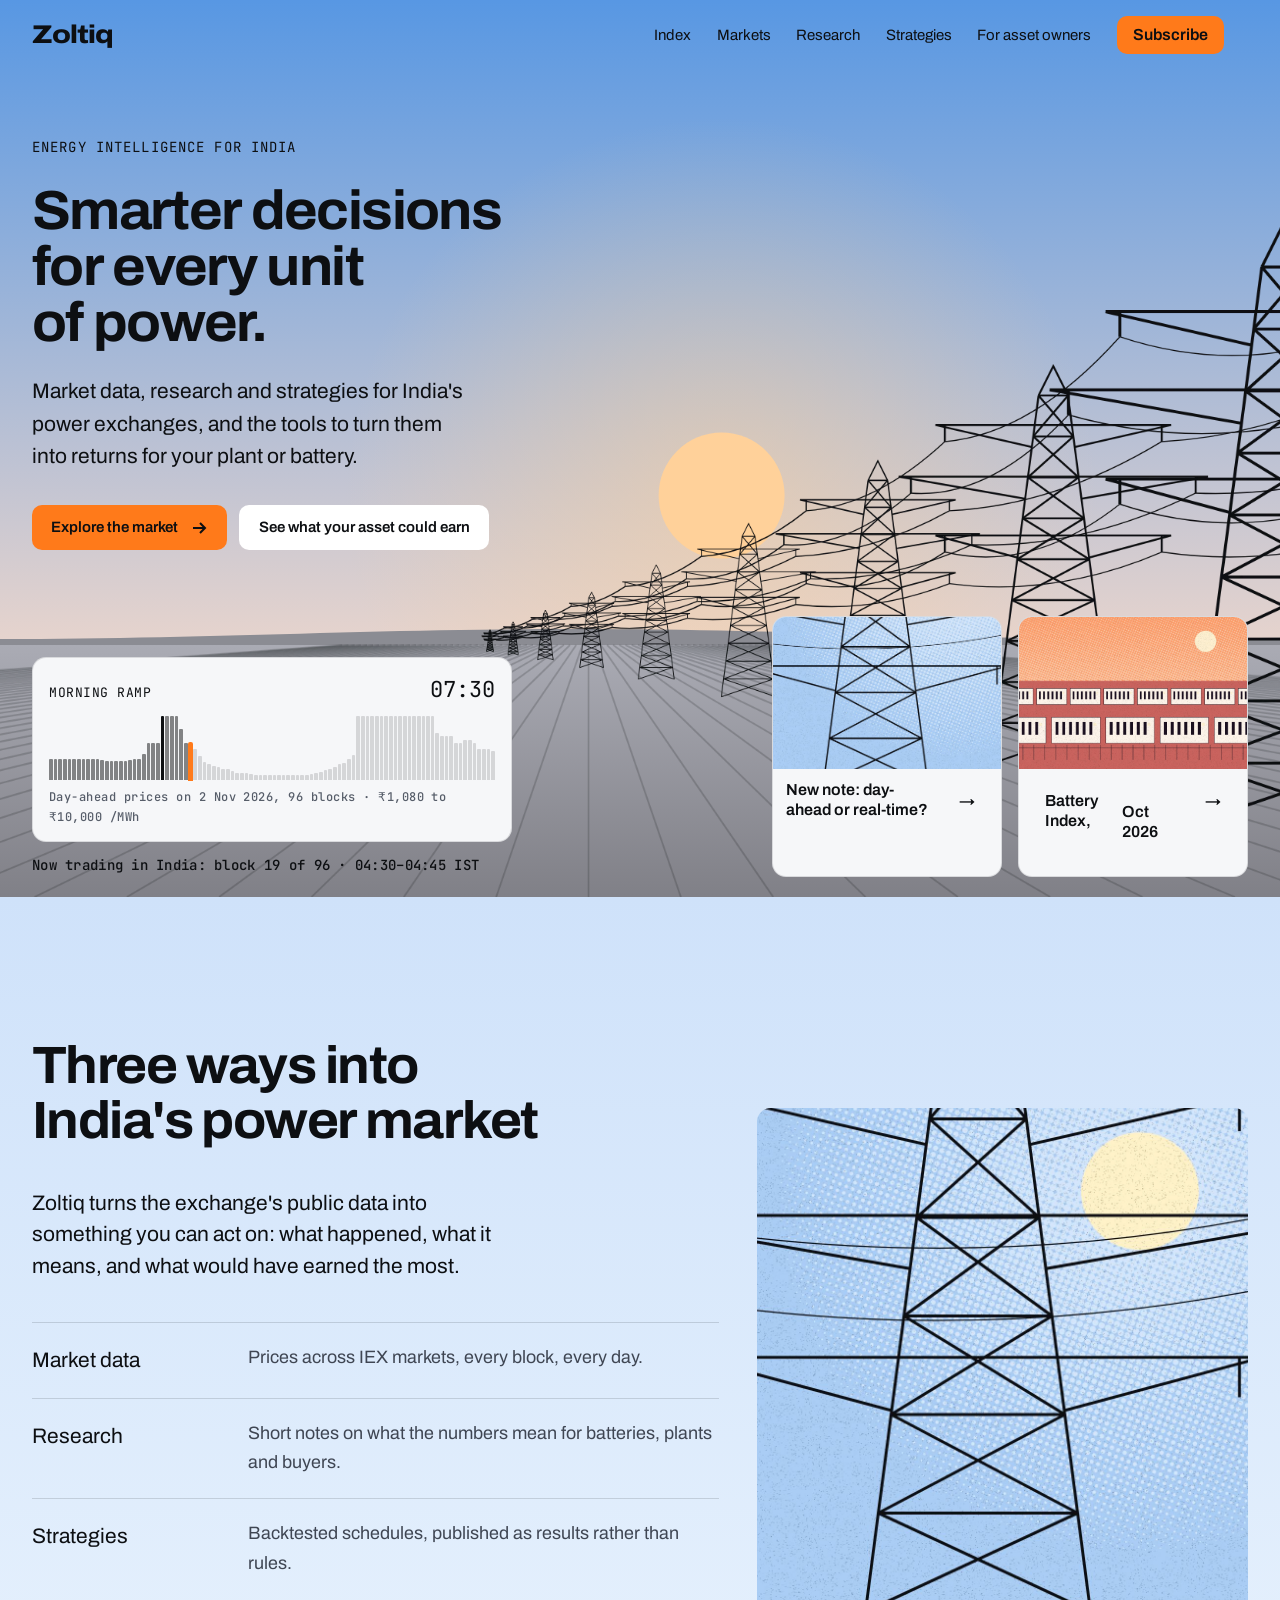
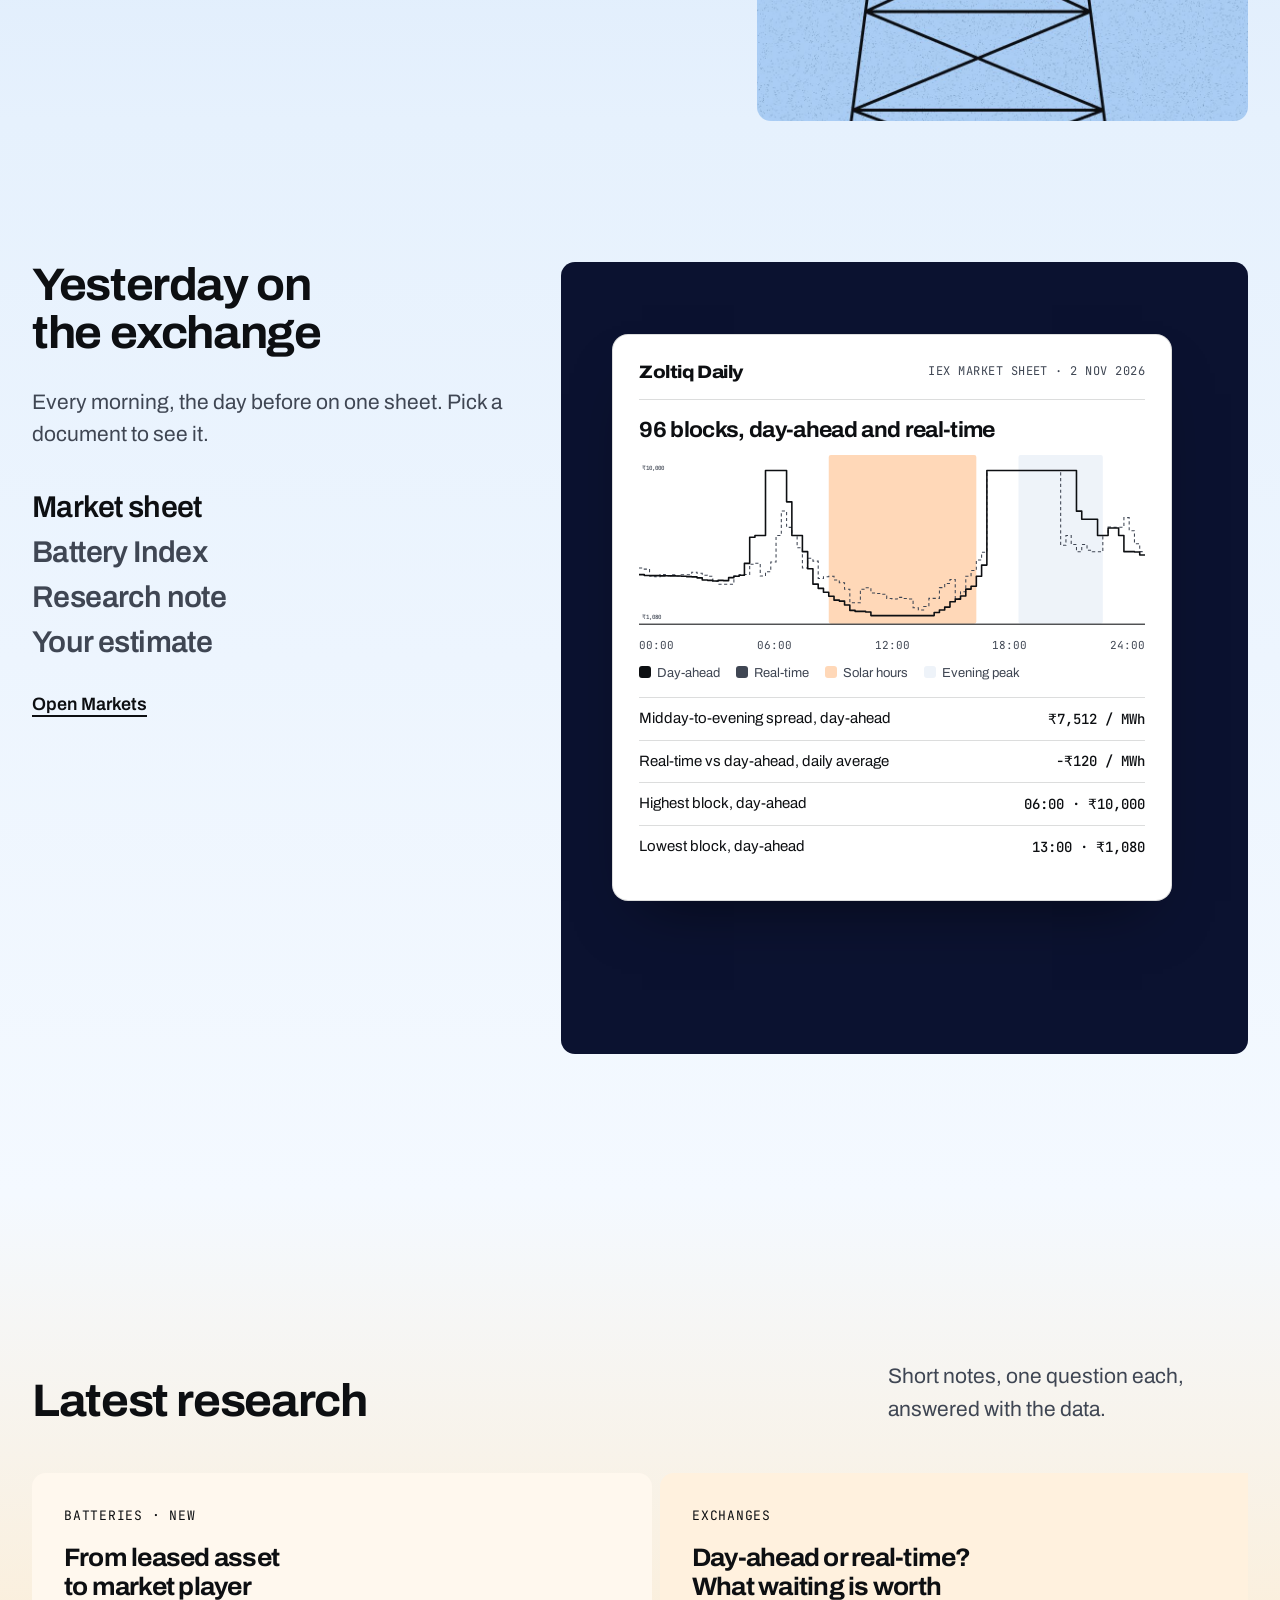
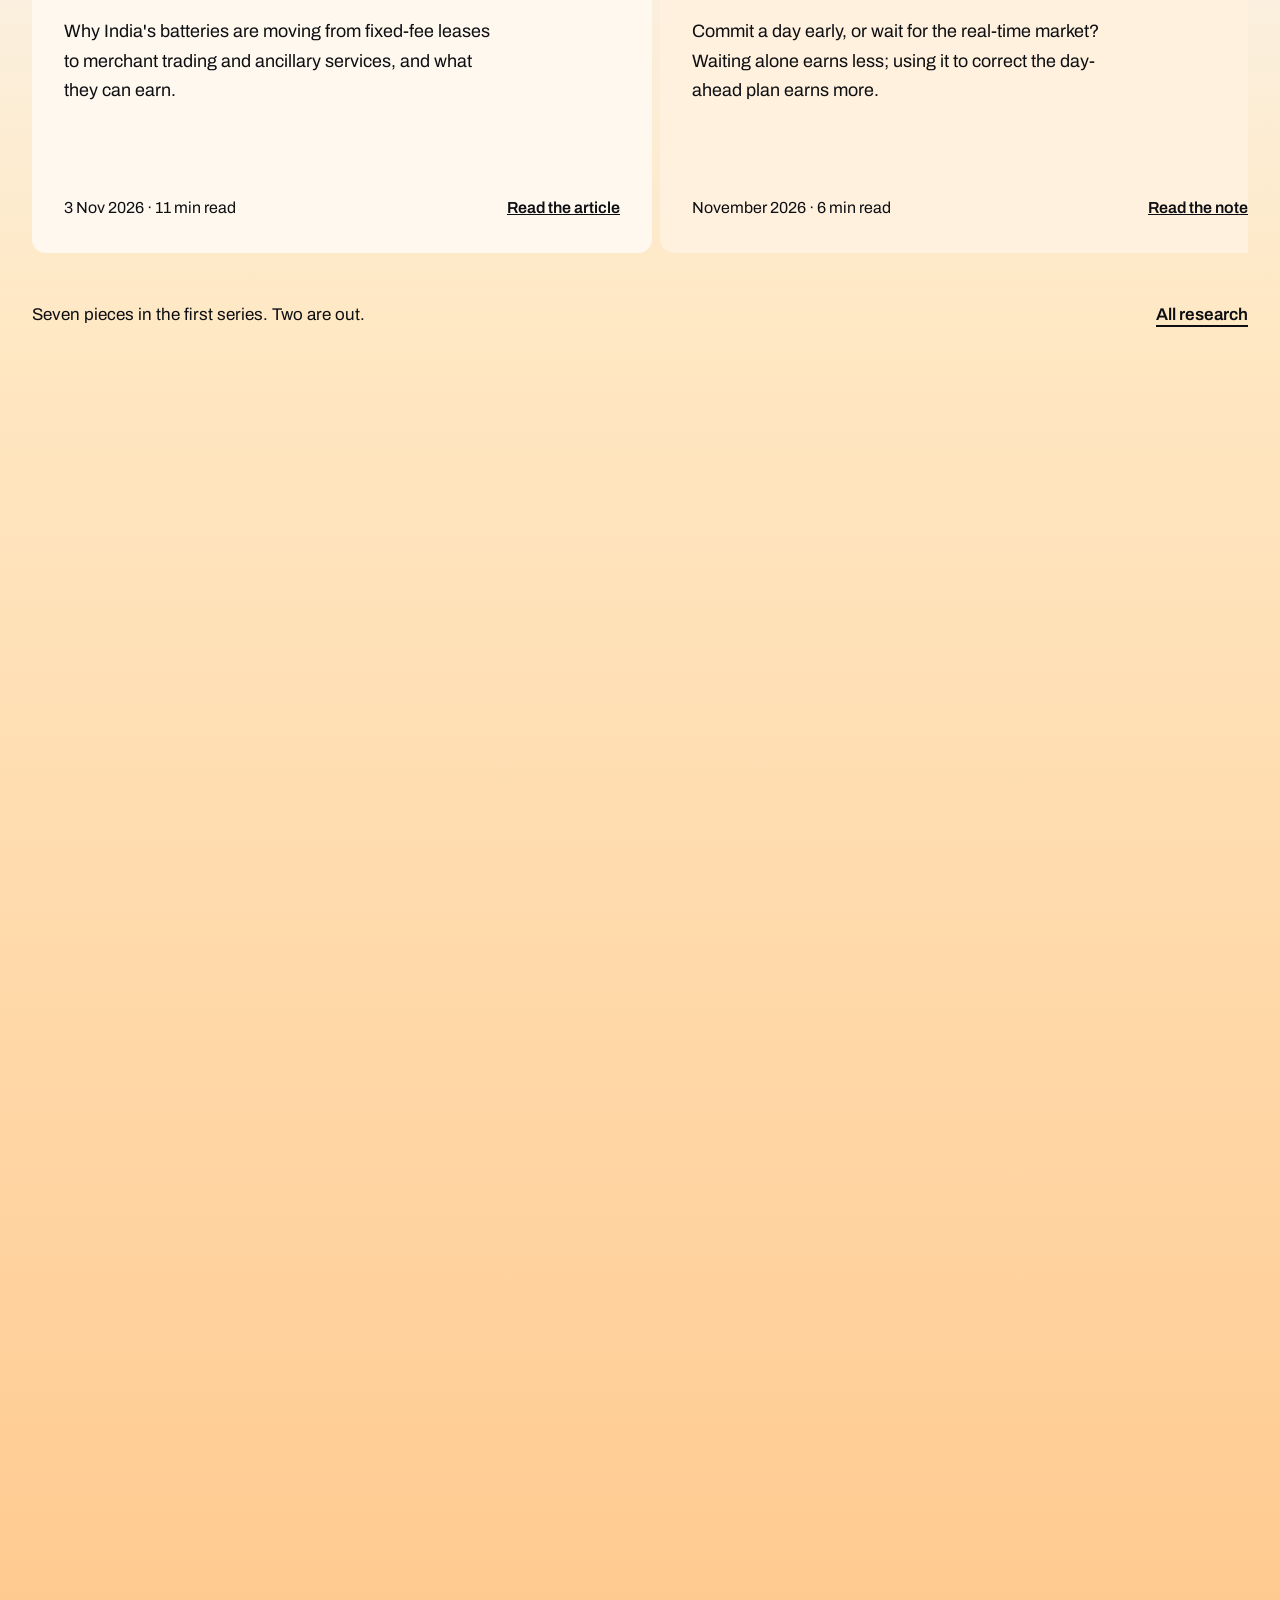
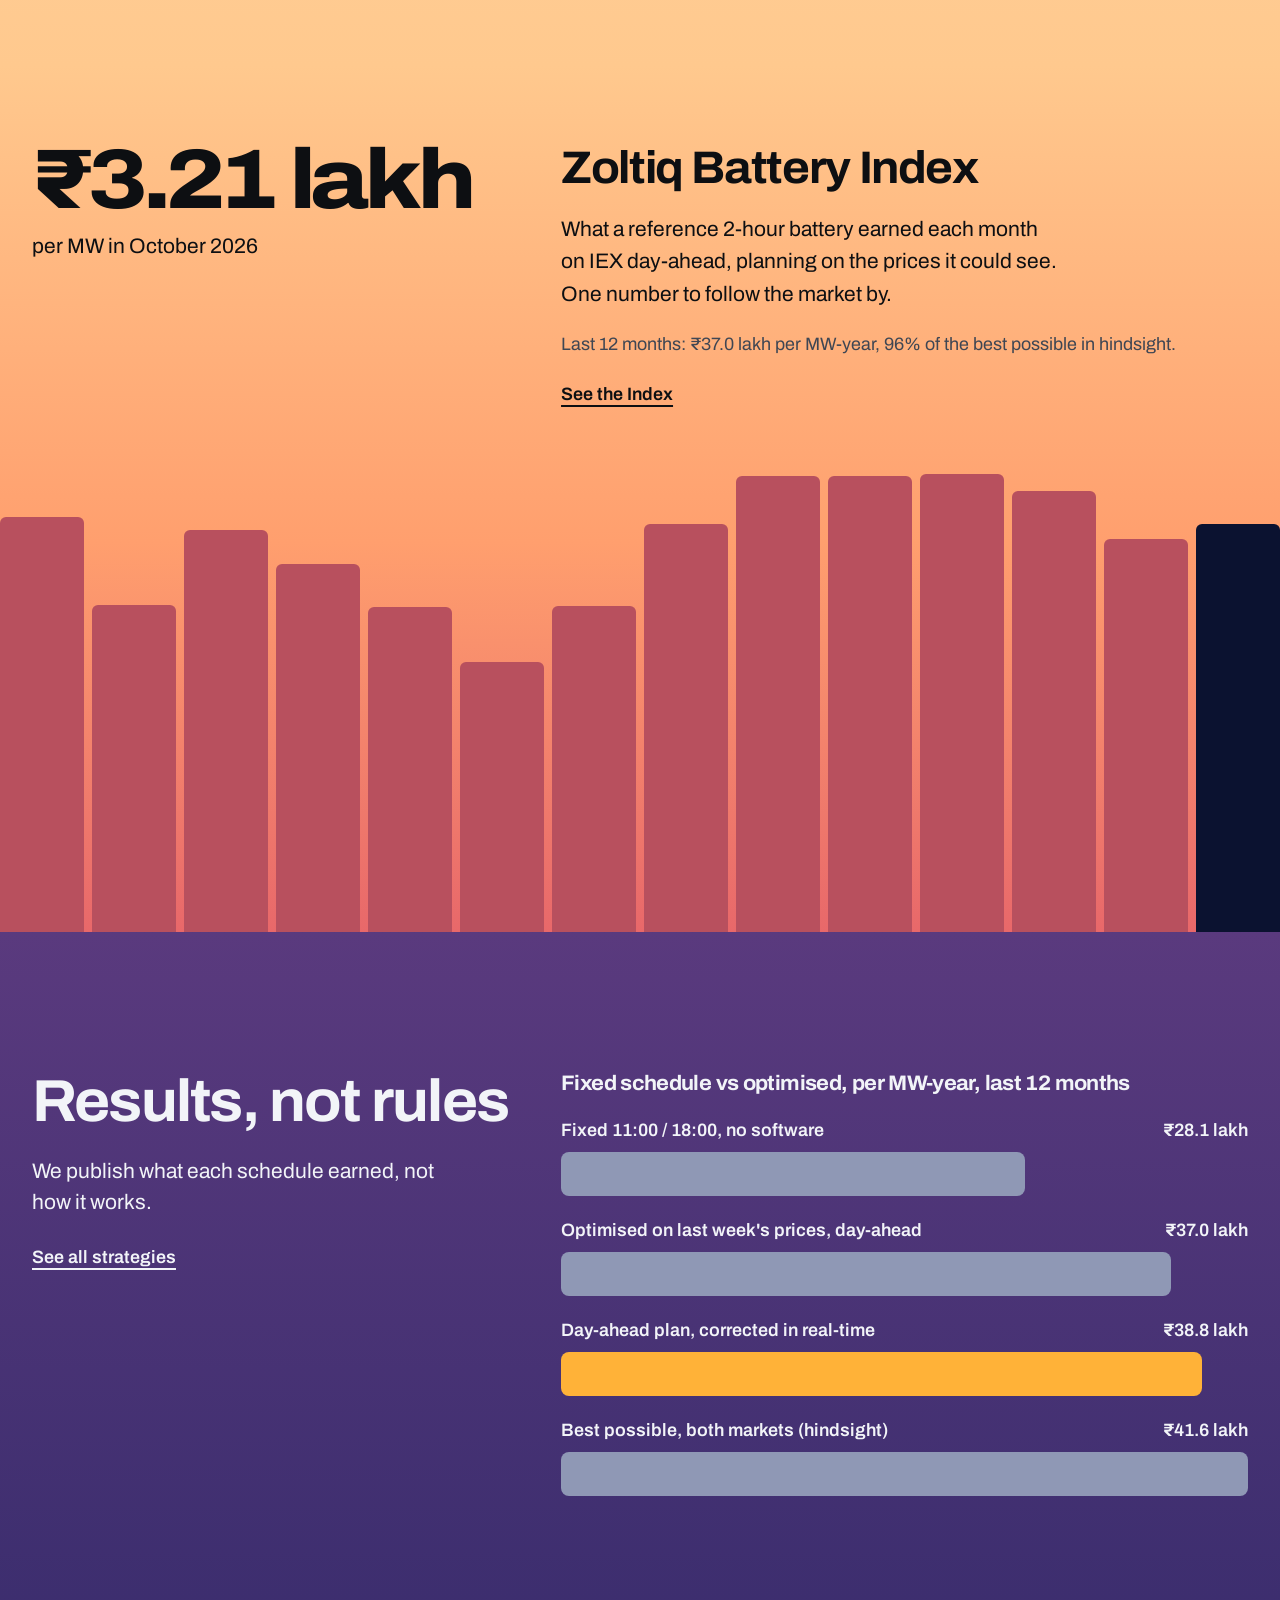
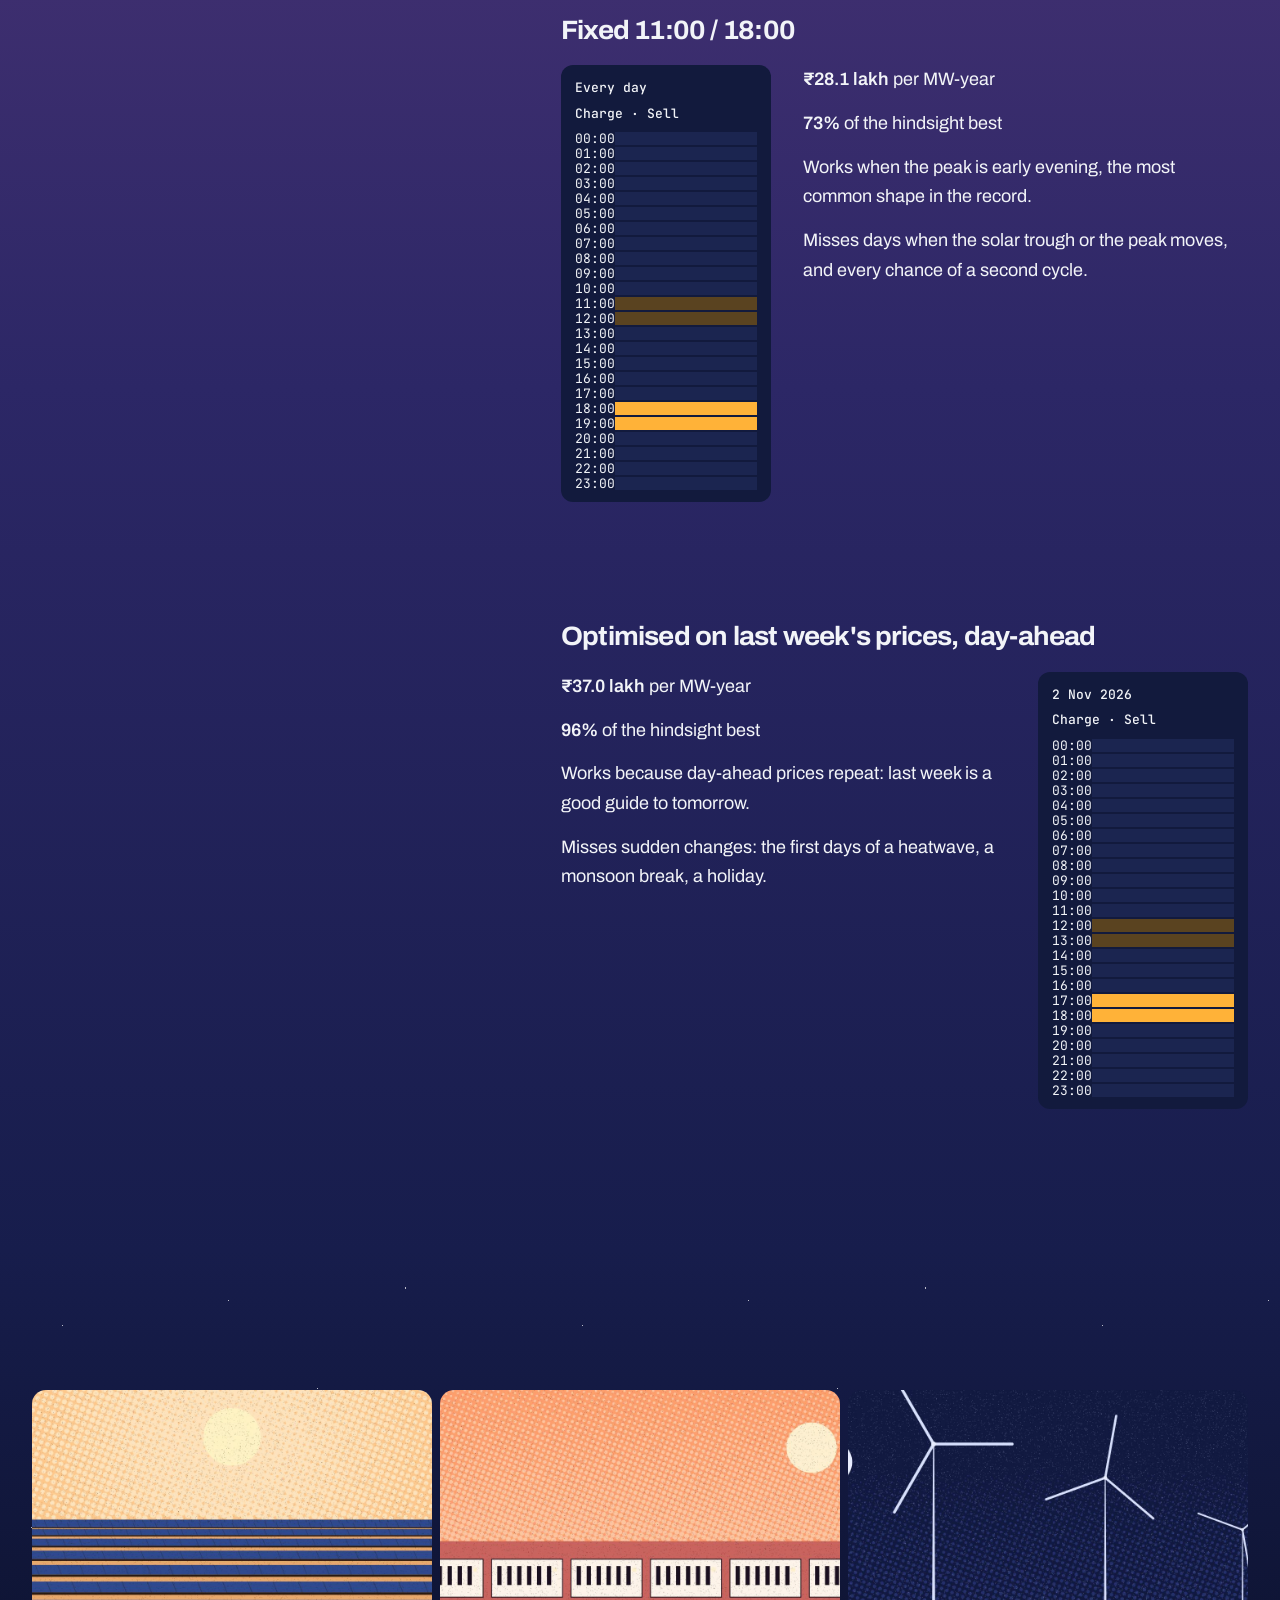
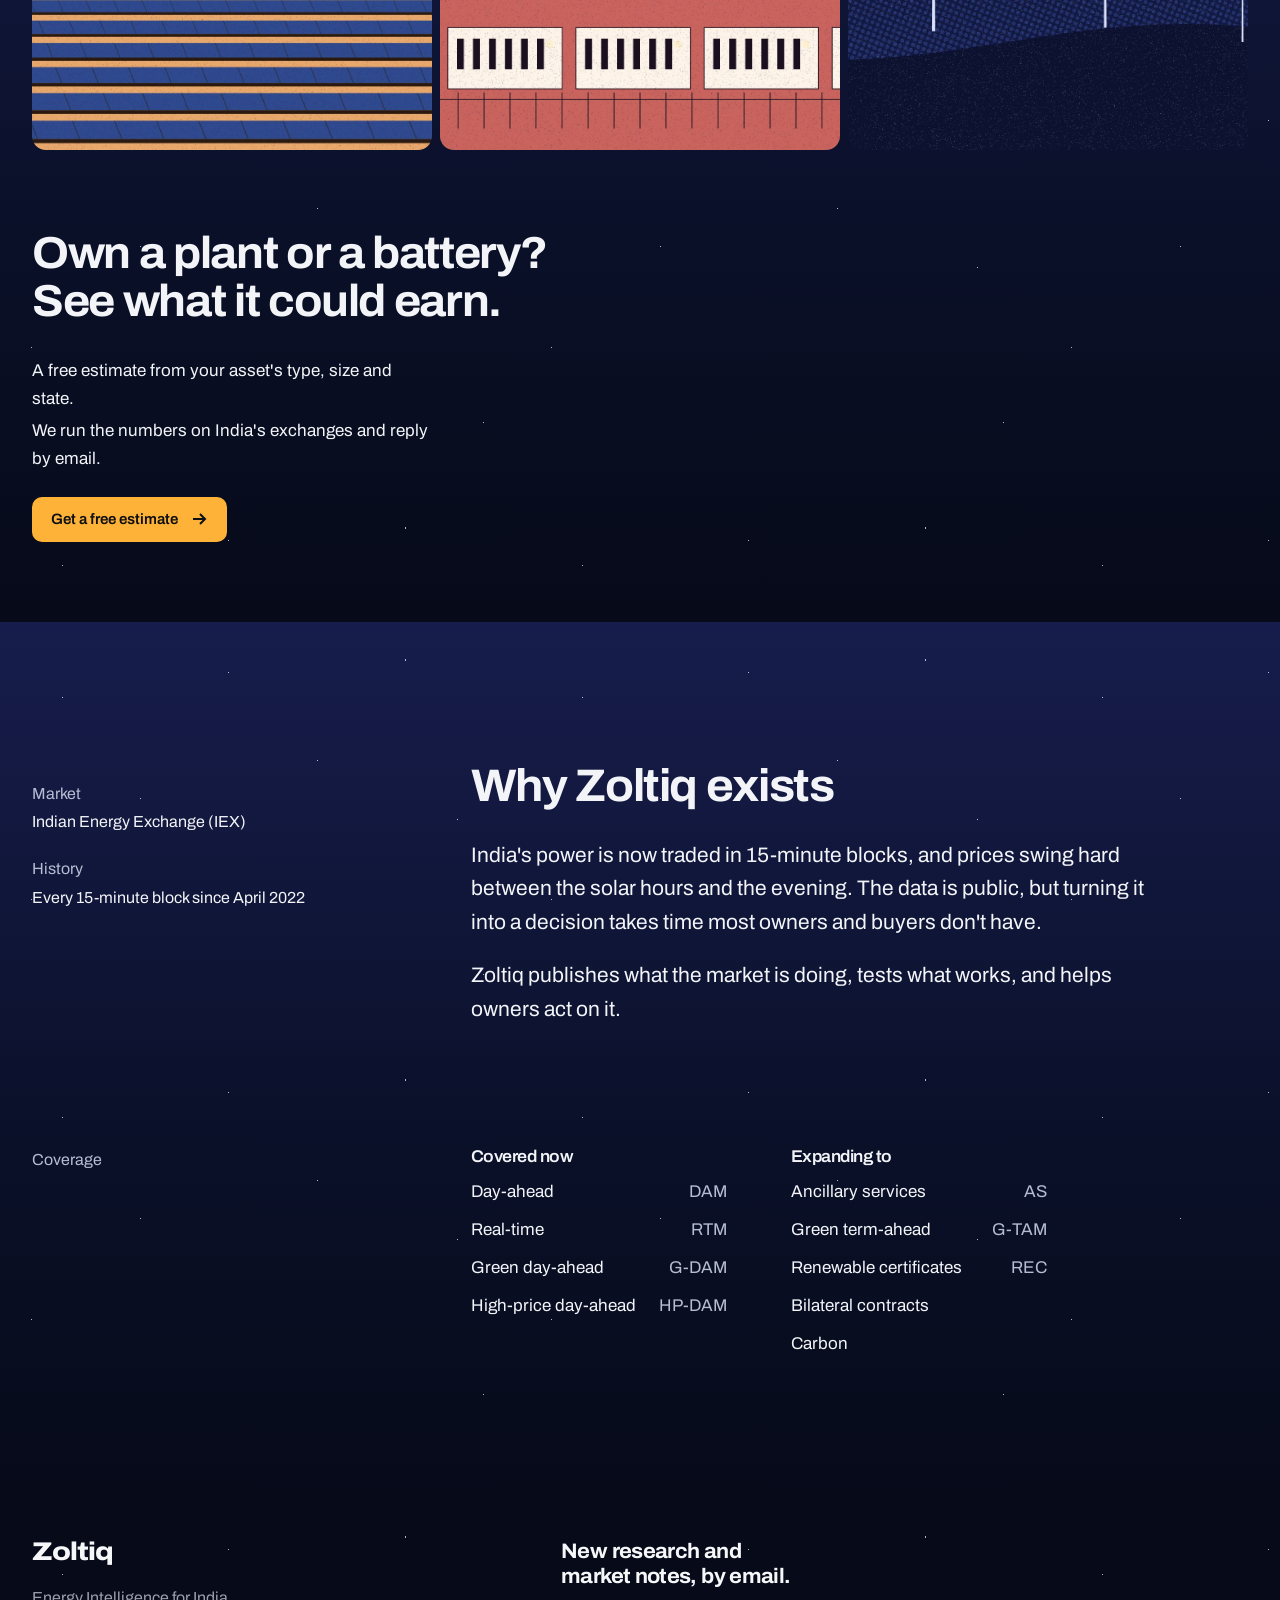
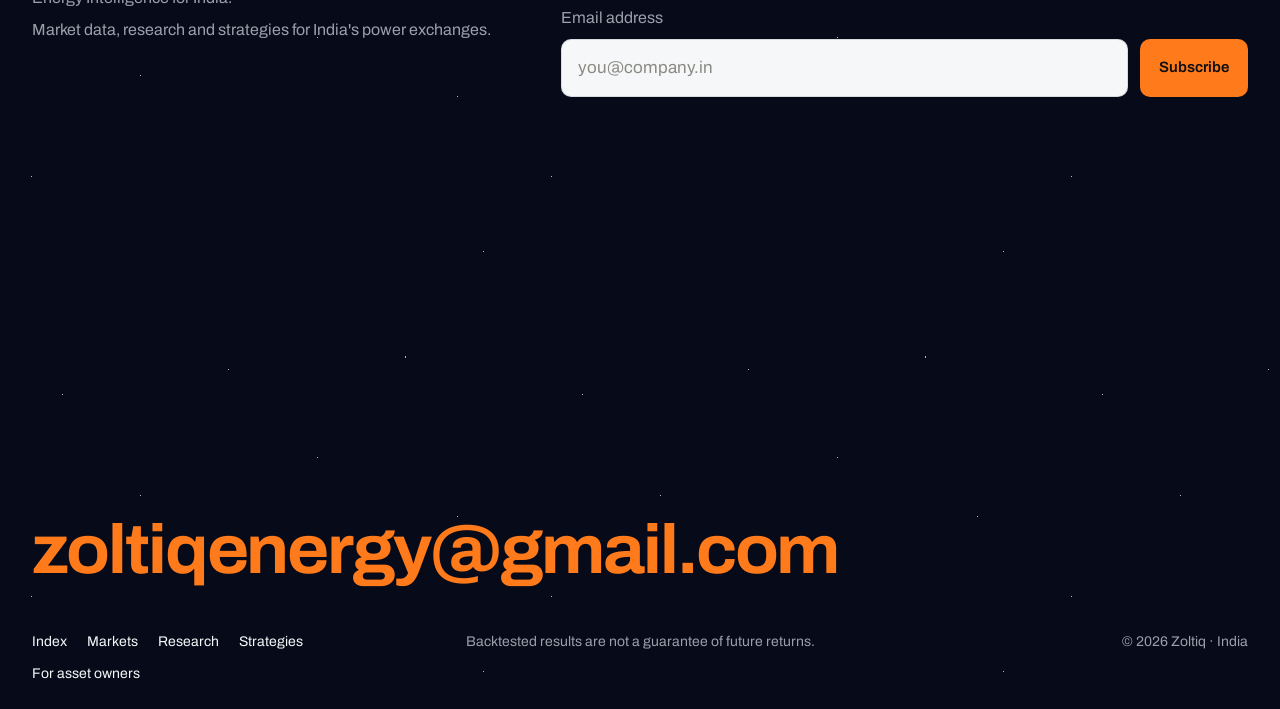
==== commit 2ca9b6a5: "Publish research article: batteries from leased asset to market player A sourced article on how Indi" ====
--- a/index.html
+++ b/index.html
@@ -11,7 +11,7 @@
 <link rel="preconnect" href="https://fonts.googleapis.com">
 <link rel="preconnect" href="https://fonts.gstatic.com" crossorigin>
 <link rel="stylesheet" href="https://fonts.googleapis.com/css2?family=Archivo:wdth,wght@100..125,400..800&family=JetBrains+Mono:wght@400;500&display=swap">
-<link rel="stylesheet" href="assets/css/site.css?v=9">
+<link rel="stylesheet" href="assets/css/site.css?v=11">
 <style>
 /* ================= Home ================= */
 
@@ -318,18 +318,18 @@
         <div class="day-anim" aria-hidden="true">
           <div class="day-anim-head"><span id="hero-phase">Morning ramp</span><span id="hero-clock">06:00</span></div>
           <div class="daybars" id="daybars"></div>
-          <p class="note">A day on the exchange, 96 blocks · sample shape</p>
+          <p class="note" id="hero-note">A day on the exchange, 96 blocks</p>
         </div>
         <p>Now trading in India: block <span id="now-block">–</span> of 96 · <span id="now-time">IST</span></p>
       </div>
       <div class="hero-cards">
-        <a class="hero-card" href="research/batteries-beyond-the-lease/">
+        <a class="hero-card" href="research/day-ahead-or-real-time/">
           <img src="assets/img/tower-sky.jpg" width="1000" height="1340" alt="" loading="lazy">
-          <span>New: from leased asset to market player <span aria-hidden="true">→</span></span>
+          <span>New note: day-ahead or real-time? <span aria-hidden="true">→</span></span>
         </a>
         <a class="hero-card" href="battery-index/">
           <img src="assets/img/battery-sky.jpg" width="1400" height="880" alt="" loading="lazy">
-          <span>Battery Index, <span class="placeholder">[Month]</span> <span aria-hidden="true">→</span></span>
+          <span><span>Battery Index, <span id="hero-index-month">latest month</span></span> <span aria-hidden="true">→</span></span>
         </a>
       </div>
     </div>
@@ -370,56 +370,57 @@
 
     <div class="stage" data-ui>
       <article class="sheet" data-sheet="market" aria-label="Market sheet">
-        <header><b>Zoltiq Daily</b><span>IEX market sheet · <span class="placeholder">[DD Mon YYYY]</span></span></header>
-        <div class="stamp-wrap"><h3>96 blocks, day-ahead and real-time</h3><span class="proof">Sample shape</span></div>
-        <svg id="day-curve" role="img" aria-label="Price across yesterday's 96 blocks on the day-ahead (solid) and real-time (dashed) markets. Sample shape: low through the solar hours, highest in the evening."></svg>
+        <header><b>Zoltiq Daily</b><span>IEX market sheet · <span data-snap="date">latest day</span></span></header>
+        <div class="stamp-wrap"><h3>96 blocks, day-ahead and real-time</h3></div>
+        <svg id="day-curve" role="img" aria-label="Price across the latest day's 96 blocks on the day-ahead (solid) and real-time (dashed) markets."></svg>
         <div class="axis-row" aria-hidden="true"><span>00:00</span><span>06:00</span><span>12:00</span><span>18:00</span><span>24:00</span></div>
         <div class="key" aria-hidden="true"><span><i class="k-dam"></i>Day-ahead</span><span><i class="k-rtm"></i>Real-time</span><span><i class="k-sun"></i>Solar hours</span><span><i class="k-eve"></i>Evening peak</span></div>
         <table>
-          <tr><td>Midday-to-evening spread</td><td>₹[X] / MWh</td></tr>
-          <tr><td>Real-time vs day-ahead, daily average</td><td>₹[X] / MWh</td></tr>
-          <tr><td>Highest block</td><td>[HH:MM]</td></tr>
-          <tr><td>Lowest block</td><td>[HH:MM]</td></tr>
+          <tr><td>Midday-to-evening spread, day-ahead</td><td data-snap="spread">–</td></tr>
+          <tr><td>Real-time vs day-ahead, daily average</td><td data-snap="rtda">–</td></tr>
+          <tr><td>Highest block, day-ahead</td><td data-snap="high">–</td></tr>
+          <tr><td>Lowest block, day-ahead</td><td data-snap="low">–</td></tr>
         </table>
       </article>
 
       <article class="sheet" data-sheet="index" aria-label="Battery Index sheet" hidden>
-        <header><b>Zoltiq Battery Index</b><span><span class="placeholder">[Month YYYY]</span></span></header>
-        <div class="stamp-wrap"><p class="big">₹[X]</p><span class="proof">Sample shape</span></div>
-        <p>per MW, earned by the reference battery on IEX day-ahead and real-time</p>
-        <div class="mini-bars" aria-hidden="true"><i style="height:52%"></i><i style="height:61%"></i><i style="height:48%"></i><i style="height:57%"></i><i style="height:70%"></i><i style="height:66%"></i><i style="height:79%"></i><i style="height:73%"></i><i style="height:62%"></i><i style="height:68%"></i><i style="height:84%"></i><i style="height:92%"></i></div>
+        <header><b>Zoltiq Battery Index</b><span data-idx="month">latest month</span></header>
+        <div class="stamp-wrap"><p class="big" data-idx="value">–</p></div>
+        <p>per MW in the month, earned by the reference 2-hour battery on IEX day-ahead, planning each day on the last 7 days' prices</p>
+        <div class="mini-bars" id="mini-bars" aria-hidden="true"></div>
         <table>
-          <tr><td>Power</td><td>[X] MW</td></tr>
-          <tr><td>Energy</td><td>[X] MWh</td></tr>
-          <tr><td>Round-trip efficiency</td><td>[X]%</td></tr>
-          <tr><td>Markets</td><td>Day-ahead + real-time</td></tr>
+          <tr><td>Power</td><td>100 MW</td></tr>
+          <tr><td>Energy</td><td>200 MWh</td></tr>
+          <tr><td>Round-trip efficiency</td><td>87%</td></tr>
+          <tr><td>Market</td><td>Day-ahead, 1 cycle a day</td></tr>
         </table>
         <a class="open" href="battery-index/">See the Index →</a>
       </article>
 
       <article class="sheet" data-sheet="note" aria-label="Research note" hidden>
-        <header><b>Zoltiq Research</b><span>Batteries</span></header>
-        <h3>The 1pm / 10pm rule</h3>
-        <p class="meta"><span class="placeholder">[Author]</span> · <span class="placeholder">[Date]</span> · <span class="placeholder">[X]</span> min read</p>
+        <header><b>Zoltiq Research</b><span>Exchanges</span></header>
+        <h3>Day-ahead or real-time?</h3>
+        <p class="meta">Zoltiq Research · November 2026 · 6 min read</p>
         <div class="note-body">
-          <p>Charge at one in the afternoon, when the sun has pushed prices down. Sell at ten at night, when it has gone and the country turns its lights on. It is the simplest schedule a battery can run.</p>
-          <p>How much of a battery's possible earnings does that one rule capture? We test it against the best schedule in hindsight, on every day in the record, and look at the days it gets wrong.</p>
-        </div>
-        <a class="open" href="research/">Read the note →</a>
+          <p>A battery can sell a day early on the day-ahead market, or wait for real-time. Waiting on its own earns less. Waiting as a correction earns more.</p>
+          <p>We test a battery that commits its day-ahead plan at noon, then re-plans at 22:00 once the next day's prices are out, against every single-market schedule since May 2022.</p>
+        </div>
+        <a class="open" href="research/day-ahead-or-real-time/">Read the note →</a>
       </article>
 
       <article class="sheet" data-sheet="estimate" aria-label="Revenue estimate" hidden>
         <header><b>Revenue estimate</b><span>Prepared by Zoltiq</span></header>
-        <h3>For <span class="placeholder">[your asset]</span></h3>
+        <h3>For an example battery</h3>
         <table>
           <tr><td>Asset</td><td>Battery storage</td></tr>
-          <tr><td>Capacity</td><td>[X] MW / [X] MWh</td></tr>
-          <tr><td>State</td><td>[State]</td></tr>
-          <tr><td>Status</td><td>Planned</td></tr>
-          <tr><td>Could have earned, last 12 months</td><td>₹[X]</td></tr>
-          <tr><td>Simple schedule would have earned</td><td>₹[X]</td></tr>
+          <tr><td>Capacity</td><td>100 MW / 200 MWh</td></tr>
+          <tr><td>Market</td><td>IEX day-ahead</td></tr>
+          <tr><td>Best possible, last 12 months</td><td data-est="ph">–</td></tr>
+          <tr><td>Planned on last week's prices</td><td data-est="b2">–</td></tr>
+          <tr><td>Also correcting in real-time</td><td data-est="t1">–</td></tr>
+          <tr><td>Fixed 11:00 / 18:00 schedule</td><td data-est="b0">–</td></tr>
         </table>
-        <p style="margin-top:14px">Based on IEX day-ahead and real-time prices. Backtested results are not a guarantee of future returns.</p>
+        <p style="margin-top:14px">After exchange fees and wear, before transmission charges and O&amp;M. Backtested results are not a guarantee of future returns.</p>
         <a class="open" href="asset-owners/">Get your free estimate →</a>
       </article>
     </div>
@@ -440,32 +441,32 @@
               <span class="tag">Batteries · New</span><h3>From leased asset to market player</h3>
               <p>Why India's batteries are moving from fixed-fee leases to merchant trading and ancillary services, and what they can earn.</p>
               <div class="foot"><span>3 Nov 2026 · 11 min read</span><a href="research/batteries-beyond-the-lease/">Read the article</a></div></article>
-            <article class="deck-card"><button class="spine-hit" type="button" aria-label="Show: The 1pm / 10pm rule"></button>
-              <span class="tag">Batteries</span><h3>The 1pm / 10pm rule</h3>
-              <p>One fixed schedule, charge after lunch and sell after dinner, tested against the best possible schedule on every day in the record.</p>
-              <div class="foot"><span>[Date] · [X] min read</span><a href="research/">Read the note</a></div></article>
+            <article class="deck-card"><button class="spine-hit" type="button" aria-label="Show: Day-ahead or real-time?"></button>
+              <span class="tag">Exchanges</span><h3>Day-ahead or real-time? What waiting is worth</h3>
+              <p>Commit a day early, or wait for the real-time market? Waiting alone earns less; using it to correct the day-ahead plan earns more.</p>
+              <div class="foot"><span>November 2026 · 6 min read</span><a href="research/day-ahead-or-real-time/">Read the note</a></div></article>
             <article class="deck-card"><button class="spine-hit" type="button" aria-label="Show: Where the rest hides"></button>
               <span class="tag">Batteries</span><h3>Where the rest hides</h3>
-              <p>The cloudy days, the shifted peaks and the price spikes that a fixed schedule walks straight past.</p>
-              <div class="foot"><span>[Date] · [X] min read</span><a href="research/">Read the note</a></div></article>
+              <p>The cloudy days, the shifted peaks and the price spikes that a plan made on last week's prices walks straight past.</p>
+              <div class="foot"><span>In preparation</span><a href="research/">See the series</a></div></article>
             <article class="deck-card"><button class="spine-hit" type="button" aria-label="Show: Will the spread survive?"></button>
               <span class="tag">Exchanges</span><h3>Will the spread survive?</h3>
               <p>Every new battery sells into the same evening hours. What that does to the gap between noon and night.</p>
-              <div class="foot"><span>[Date] · [X] min read</span><a href="research/">Read the note</a></div></article>
+              <div class="foot"><span>In preparation</span><a href="research/">See the series</a></div></article>
             <article class="deck-card"><button class="spine-hit" type="button" aria-label="Show: The break-even spread"></button>
               <span class="tag">Batteries</span><h3>The break-even spread</h3>
               <p>Cycling wears a battery out. The point at which a day's spread no longer pays for the wear.</p>
-              <div class="foot"><span>[Date] · [X] min read</span><a href="research/">Read the note</a></div></article>
-            <article class="deck-card"><button class="spine-hit" type="button" aria-label="Show: Day-ahead or real-time?"></button>
-              <span class="tag">Exchanges</span><h3>Day-ahead or real-time?</h3>
-              <p>Commit a day early, or wait for the real-time market? What the extra hours of waiting are worth.</p>
-              <div class="foot"><span>[Date] · [X] min read</span><a href="research/">Read the note</a></div></article>
+              <div class="foot"><span>In preparation</span><a href="research/">See the series</a></div></article>
+            <article class="deck-card"><button class="spine-hit" type="button" aria-label="Show: Lease or trade?"></button>
+              <span class="tag">Batteries</span><h3>Lease or trade?</h3>
+              <p>A tender tariff is fixed for twelve years; the exchange pays more today. What a battery owner gives up either way.</p>
+              <div class="foot"><span>In preparation</span><a href="research/">See the series</a></div></article>
             <article class="deck-card"><button class="spine-hit" type="button" aria-label="Show: Selling solar at noon"></button>
               <span class="tag">Renewables</span><h3>What a solar plant gives up by selling at noon</h3>
               <p>A solar plant sells when everyone else does. What it gives up, and what storage could win back.</p>
-              <div class="foot"><span>[Date] · [X] min read</span><a href="research/">Read the note</a></div></article>
-          </div>
-          <div class="research-foot"><span>One article out, six notes in the first series.</span><a class="text-link" href="research/">All research</a></div>
+              <div class="foot"><span>In preparation</span><a href="research/">See the series</a></div></article>
+          </div>
+          <div class="research-foot"><span>Seven pieces in the first series. Two are out.</span><a class="text-link" href="research/">All research</a></div>
         </div>
       </div>
     </div>
@@ -475,17 +476,17 @@
   <section class="index sky-sunset watch" aria-labelledby="index-title">
     <div class="frame index-top">
       <div>
-        <p class="index-figure">₹[X]</p>
-        <p class="index-claim">per MW, last month</p>
+        <p class="index-figure" data-idx="lakh">–</p>
+        <p class="index-claim">per MW in <span data-idx="month">the latest month</span></p>
       </div>
       <div class="index-text">
         <h2 id="index-title">Zoltiq Battery Index</h2>
-        <p class="lede">What a standard battery earned each month on IEX day-ahead and real-time. One number to follow the market by.</p>
-        <span class="proof">Sample shape until real data is connected</span>
+        <p class="lede">What a reference 2-hour battery earned each month on IEX day-ahead, planning on the prices it could see. One number to follow the market by.</p>
+        <p class="soft" data-idx="claim"></p>
         <a class="text-link" href="battery-index/" style="justify-self:start">See the Index</a>
       </div>
     </div>
-    <div id="index-bars" data-ui aria-label="Monthly Battery Index, sample shape"></div>
+    <div id="index-bars" data-ui aria-label="Zoltiq Battery Index, the last 14 months"></div>
   </section>
 
   <!-- 6. Strategies -->
@@ -498,40 +499,41 @@
       </div>
       <div class="strat-list">
         <div class="compare rise">
-          <h3>Simple schedule vs optimised, per MW-year</h3>
-          <div class="cbar"><div><span>Simple 1pm / 10pm</span><span>₹[X]</span></div><i style="width:64%"></i></div>
-          <div class="cbar opt"><div><span>Optimised, day-ahead + real-time</span><span>₹[X]</span></div><i style="width:92%"></i></div>
-          <span class="proof" style="justify-self:start">Sample proportions</span>
+          <h3>Fixed schedule vs optimised, per MW-year, last 12 months</h3>
+          <div class="cbar"><div><span>Fixed 11:00 / 18:00, no software</span><span data-st="b0">–</span></div><i data-bar="b0" style="width:0%"></i></div>
+          <div class="cbar"><div><span>Optimised on last week's prices, day-ahead</span><span data-st="b2">–</span></div><i data-bar="b2" style="width:0%"></i></div>
+          <div class="cbar opt"><div><span>Day-ahead plan, corrected in real-time</span><span data-st="t1">–</span></div><i data-bar="t1" style="width:0%"></i></div>
+          <div class="cbar"><div><span>Best possible, both markets (hindsight)</span><span data-st="x">–</span></div><i data-bar="x" style="width:0%"></i></div>
         </div>
 
         <article class="strat rise">
-          <h3>Simple 1pm / 10pm</h3>
+          <h3>Fixed 11:00 / 18:00</h3>
           <div class="strat-row">
-            <div class="sched" data-ui aria-label="Sample day: charge at 13:00, sell at 22:00">
-              <header><span>Sample day</span><span>Charge · Sell</span></header>
+            <div class="sched" data-ui aria-label="Every day: charge from 11:00, sell from 18:00">
+              <header><span>Every day</span><span>Charge · Sell</span></header>
               <ol id="sched-simple"></ol>
             </div>
             <ul>
-              <li><b>₹[X]</b> per MW-year</li>
-              <li><b>[X]%</b> of the hindsight best</li>
-              <li>Works when the day keeps its usual shape: cheap at noon, dear at night.</li>
-              <li>Misses cloudy days, early evening peaks and spikes outside ten o'clock.</li>
+              <li><b data-st="b0">–</b> per MW-year</li>
+              <li><b data-st="b0cap">–</b> of the hindsight best</li>
+              <li>Works when the peak is early evening, the most common shape in the record.</li>
+              <li>Misses days when the solar trough or the peak moves, and every chance of a second cycle.</li>
             </ul>
           </div>
         </article>
 
         <article class="strat flip rise">
-          <h3>Optimised, day-ahead + real-time</h3>
+          <h3>Optimised on last week's prices, day-ahead</h3>
           <div class="strat-row">
-            <div class="sched" data-ui aria-label="Sample day: charging through the solar hours, selling across the evening peak">
-              <header><span>Sample day</span><span>Charge · Sell</span></header>
+            <div class="sched" data-ui aria-label="The optimised plan for the latest day">
+              <header><span data-st="plandate">Latest day</span><span>Charge · Sell</span></header>
               <ol id="sched-opt"></ol>
             </div>
             <ul>
-              <li><b>₹[X]</b> per MW-year</li>
-              <li><b>[X]%</b> of the hindsight best</li>
-              <li>Works when prices move away from the usual shape.</li>
-              <li>Misses <span class="placeholder">[from the backtest]</span>.</li>
+              <li><b data-st="b2">–</b> per MW-year</li>
+              <li><b data-st="b2cap">–</b> of the hindsight best</li>
+              <li>Works because day-ahead prices repeat: last week is a good guide to tomorrow.</li>
+              <li>Misses sudden changes: the first days of a heatwave, a monsoon break, a holiday.</li>
             </ul>
           </div>
         </article>
@@ -558,10 +560,6 @@
             </a>
           </div>
         </div>
-        <div class="answered rise d2">
-          <span>Answered by</span>
-          <b class="placeholder">[Founder name]</b>
-        </div>
       </div>
     </div>
   </section>
@@ -571,16 +569,14 @@
     <div class="frame">
       <div class="about-row">
         <dl class="facts rise">
-          <div><dt>Founded</dt><dd class="placeholder">[Year]</dd></div>
-          <div><dt>Based in</dt><dd class="placeholder">[City]</dd></div>
           <div><dt>Market</dt><dd>Indian Energy Exchange (IEX)</dd></div>
+          <div><dt>History</dt><dd>Every 15-minute block since April 2022</dd></div>
         </dl>
         <div>
           <h2 id="about-title" class="rise">Why Zoltiq exists</h2>
           <div class="about-text rise d1">
             <p>India's power is now traded in 15-minute blocks, and prices swing hard between the solar hours and the evening. The data is public, but turning it into a decision takes time most owners and buyers don't have.</p>
             <p>Zoltiq publishes what the market is doing, tests what works, and helps owners act on it.</p>
-            <p class="founder">Founded by <span class="placeholder">[Founder name]</span>, <span class="placeholder">[one line on background]</span>.</p>
           </div>
         </div>
       </div>
@@ -592,14 +588,14 @@
             <ul>
               <li>Day-ahead <span>DAM</span></li>
               <li>Real-time <span>RTM</span></li>
+              <li>Green day-ahead <span>G-DAM</span></li>
               <li>High-price day-ahead <span>HP-DAM</span></li>
-              <li>Ancillary services <span>AS</span></li>
             </ul>
           </div>
           <div>
             <h3>Expanding to</h3>
             <ul>
-              <li>Green day-ahead <span>G-DAM</span></li>
+              <li>Ancillary services <span>AS</span></li>
               <li>Green term-ahead <span>G-TAM</span></li>
               <li>Renewable certificates <span>REC</span></li>
               <li>Bilateral contracts</li>
@@ -636,7 +632,7 @@
         <p class="form-status" role="status" aria-live="polite"></p>
       </form>
     </div>
-    <a class="footer-mail" data-contact-email data-keep-text href="mailto:hello@zoltiq.in">hello@<wbr>zoltiq.in</a>
+    <a class="footer-mail" data-contact-email data-keep-text href="mailto:zoltiqenergy@gmail.com">zoltiqenergy<wbr>@gmail.com</a>
     <div class="footer-meta">
       <nav aria-label="Footer">
         <a href="battery-index/">Index</a><a href="markets/">Markets</a><a href="research/">Research</a><a href="strategies/">Strategies</a><a href="asset-owners/">For asset owners</a>
@@ -647,25 +643,9 @@
   </div>
 </footer>
 
-<script src="assets/js/site.js?v=9"></script>
-<script src="assets/js/charts.js?v=9"></script>
-<script src="assets/js/home.js?v=9"></script>
-<script src="assets/js/hero.js?v=9"></script>
-<script>
-  /* The two strategy schedules: a sample day, hour by hour (c = charge, s = sell). */
-  (function () {
-    function fill(id, plan) {
-      var ol = document.getElementById(id); if (!ol) return;
-      for (var h = 0; h < 24; h++) {
-        var li = document.createElement("li");
-        li.className = plan[h] || "";
-        li.innerHTML = (h < 10 ? "0" : "") + h + ":00<span></span>";
-        ol.appendChild(li);
-      }
-    }
-    fill("sched-simple", { 13: "c", 14: "c", 22: "s", 23: "s" });
-    fill("sched-opt", { 11: "c", 12: "c", 13: "c", 14: "c", 19: "s", 20: "s", 21: "s" });
-  })();
-</script>
+<script src="assets/js/site.js?v=11"></script>
+<script src="assets/js/charts.js?v=11"></script>
+<script src="assets/js/home.js?v=11"></script>
+<script src="assets/js/hero.js?v=11"></script>
 </body>
 </html>
--- a/assets/css/site.css
+++ b/assets/css/site.css
@@ -353,7 +353,7 @@
   font-family: var(--font-display);
   font-weight: 700;
   font-stretch: 104%;
-  font-size: clamp(2rem, 6.2vw, 6.5rem);
+  font-size: clamp(1.75rem, 5.4vw, 5.75rem);
   line-height: 0.92;
   letter-spacing: -0.03em;
   text-decoration: none;
@@ -394,6 +394,133 @@
   .js .rise { opacity: 1; transform: none; }
 }
 
+/* ---------- Data pages: panels, charts, tables, controls ---------- */
+/* Series colours (validated for colour-blind separation on light and dark grounds).
+   Text never takes a series colour; a swatch beside it carries identity. */
+:root, .sky-morning, .sky-noon, .sky-golden, .sky-sunset, .panel { --c1: #2a78d6; --c2: #eb6834; --c3: #1baf7a; --c4: #6250d6; --c-ref: var(--ink-soft); }
+.sky-dusk, .sky-night, .sky-dusk .panel, .sky-night .panel { --c1: #3987e5; --c2: #d95926; --c3: #199e70; --c4: #9085e9; }
+
+.page-section { padding-block: clamp(4rem, 8vw, 7rem); }
+.page-section + .page-section { padding-top: 0; }
+.section-head { display: grid; grid-template-columns: minmax(0, 5fr) minmax(0, 7fr); gap: 1rem clamp(1.5rem, 3vw, 3rem); align-items: end; margin-bottom: 2rem; }
+.section-head h2 { font-size: clamp(1.75rem, 1.2rem + 1.6vw, 2.75rem); }
+.section-head p { color: var(--ink-soft); max-width: 60ch; }
+@media (max-width: 860px) { .section-head { grid-template-columns: minmax(0, 1fr); } }
+
+.panel { background: var(--bg); color: var(--ink); border: 1px solid var(--line); border-radius: var(--radius); padding: clamp(1rem, 2.5vw, 1.75rem); min-width: 0; }
+.panel h3 { font-size: 1.125rem; margin-bottom: 0.35rem; }
+.panel .sub { color: var(--ink-soft); font-size: 0.9375rem; margin-bottom: 1rem; }
+.panel-grid { display: grid; gap: 16px; }
+.panel-grid.two { grid-template-columns: repeat(2, minmax(0, 1fr)); }
+@media (max-width: 860px) { .panel-grid.two { grid-template-columns: minmax(0, 1fr); } }
+
+.stats { display: grid; grid-template-columns: repeat(auto-fit, minmax(210px, 1fr)); gap: 16px; }
+.stat { background: var(--bg); color: var(--ink); border: 1px solid var(--line); border-radius: var(--radius); padding: 1.1rem 1.25rem; display: grid; gap: 0.3rem; align-content: start; }
+.stat .k { font-family: var(--font-mono); font-size: 0.75rem; letter-spacing: 0.06em; text-transform: uppercase; color: var(--ink-soft); }
+.stat .v { font-family: var(--font-display); font-weight: 800; font-stretch: 110%; font-size: clamp(1.625rem, 1.2rem + 0.9vw, 2.125rem); line-height: 1.05; letter-spacing: -0.03em; font-variant-numeric: tabular-nums; white-space: nowrap; }
+.stat .n { color: var(--ink-soft); font-size: 0.9375rem; line-height: 1.45; }
+
+.controls { display: flex; flex-wrap: wrap; gap: 0.75rem 1.25rem; align-items: center; margin-bottom: 1rem; }
+.controls label, .controls .lbl { font-family: var(--font-mono); font-size: 0.75rem; letter-spacing: 0.06em; text-transform: uppercase; color: var(--ink-soft); }
+.controls select { font: inherit; font-size: 0.9375rem; padding: 0.45rem 0.6rem; border-radius: 8px; border: 1.5px solid var(--line); background: var(--bg); color: var(--ink); }
+.seg { display: inline-flex; flex-wrap: wrap; gap: 2px; padding: 3px; background: var(--bg-2); border-radius: 10px; }
+.seg button { font: 600 0.875rem/1 var(--font-text); padding: 0.5rem 0.75rem; border: 0; border-radius: 8px; background: transparent; color: var(--ink-soft); cursor: pointer; }
+.seg button[aria-pressed="true"] { background: var(--bg); color: var(--ink); box-shadow: 0 1px 2px rgba(0, 0, 0, 0.12); }
+.ctl { display: inline-flex; align-items: center; gap: 0.5rem; flex-wrap: wrap; }
+
+.viz { position: relative; display: grid; gap: 0.5rem; }
+.viz-plot { position: relative; width: 100%; }
+.viz svg { display: block; width: 100%; height: auto; overflow: visible; touch-action: pan-y; }
+.viz-grid { stroke: var(--line); stroke-width: 1; }
+.viz-zero { stroke: var(--ink-soft); stroke-width: 1; }
+.viz-ref { stroke: var(--ink-soft); stroke-width: 1.5; stroke-dasharray: 4 4; }
+.viz-tick { fill: var(--ink-soft); font: 500 11px var(--font-mono); }
+.viz-end { fill: var(--ink); font: 600 12px var(--font-text); }
+.viz-cross { stroke: var(--ink-soft); stroke-width: 1; }
+.viz-dot { stroke: var(--bg); stroke-width: 2; }
+.viz-bar { transition: opacity 0.12s ease; }
+.viz-bar.is-hover { opacity: 0.7; }
+.viz-legend { display: flex; flex-wrap: wrap; gap: 0.35rem 1.1rem; font-size: 0.875rem; color: var(--ink-soft); }
+.viz-key { display: inline-flex; align-items: center; gap: 0.45rem; }
+.sw { display: inline-block; width: 16px; height: 3px; border-radius: 2px; background: var(--sw); flex: none; }
+.sw.dash { background: repeating-linear-gradient(90deg, var(--sw) 0 5px, transparent 5px 8px); }
+.sw.box { width: 11px; height: 11px; border-radius: 3px; }
+.viz-tip { position: absolute; top: 0; z-index: 5; display: grid; gap: 0.2rem; min-width: 150px; max-width: 280px; padding: 0.55rem 0.7rem; background: var(--ink); color: var(--bg); border-radius: 8px; font-size: 0.8125rem; line-height: 1.35; pointer-events: none; box-shadow: 0 8px 24px -10px rgba(0, 0, 0, 0.5); }
+.viz-tip b { font-family: var(--font-mono); font-weight: 500; font-size: 0.75rem; letter-spacing: 0.04em; }
+.viz-tip span { display: flex; align-items: center; gap: 0.4rem; }
+.viz-tip em { font-style: normal; font-family: var(--font-mono); margin-left: auto; padding-left: 0.75rem; }
+
+.table-wrap { overflow-x: auto; -webkit-overflow-scrolling: touch; border: 1px solid var(--line); border-radius: 12px; background: var(--bg); }
+.data-table { width: 100%; border-collapse: collapse; font-size: 0.9375rem; color: var(--ink); }
+.data-table caption { text-align: left; padding: 0.75rem 1rem; color: var(--ink-soft); font-size: 0.875rem; caption-side: bottom; }
+.data-table th, .data-table td { padding: 0.6rem 0.9rem; text-align: left; border-bottom: 1px solid var(--line); white-space: nowrap; }
+.data-table thead th { font-family: var(--font-mono); font-size: 0.6875rem; font-weight: 500; letter-spacing: 0.06em; text-transform: uppercase; color: var(--ink-soft); position: sticky; top: 0; background: var(--bg); }
+.data-table tbody th { font-weight: 600; }
+.data-table .num { text-align: right; font-family: var(--font-mono); font-size: 0.875rem; font-variant-numeric: tabular-nums; }
+.data-table tbody tr:last-child > * { border-bottom: 0; }
+.data-table tr.is-head > * { background: color-mix(in srgb, var(--accent) 12%, var(--bg)); }
+.data-table tr.is-ref > * { color: var(--ink-soft); }
+.table-scroll { max-height: 520px; overflow: auto; }
+
+.note-list { list-style: none; margin: 0; padding: 0; display: grid; gap: 12px; }
+.note-list li { display: grid; grid-template-columns: 9rem minmax(0, 1fr) auto; gap: 0.5rem 1.5rem; align-items: baseline; padding: 1.1rem 1.25rem; background: color-mix(in srgb, var(--bg) 75%, transparent); border: 1px solid var(--line); border-radius: var(--radius); }
+.note-list .k { font-family: var(--font-mono); font-size: 0.75rem; letter-spacing: 0.06em; text-transform: uppercase; color: var(--ink-soft); }
+.note-list a { font-weight: 600; }
+.note-list .when { color: var(--ink-soft); font-size: 0.9375rem; white-space: nowrap; }
+@media (max-width: 760px) { .note-list li { grid-template-columns: minmax(0, 1fr); } }
+
+.prose { max-width: 68ch; font-size: clamp(1.0625rem, 1rem + 0.3vw, 1.1875rem); line-height: 1.7; }
+.prose > * + * { margin-top: 1.1em; }
+.prose h2 { font-size: clamp(1.5rem, 1.2rem + 1vw, 2.125rem); margin-top: 2.2em; }
+.prose h3 { margin-top: 1.8em; }
+.prose ul, .prose ol { padding-left: 1.25rem; }
+.prose li + li { margin-top: 0.4em; }
+.prose figure { margin: 2em 0; max-width: none; }
+.prose figcaption { color: var(--ink-soft); font-size: 0.9375rem; margin-top: 0.6rem; }
+.prose .callout { padding: 1rem 1.25rem; border-left: 4px solid var(--accent); background: color-mix(in srgb, var(--bg) 80%, transparent); border-radius: 0 10px 10px 0; }
+.wide { max-width: none; }
+.fine { color: var(--ink-soft); font-size: 0.875rem; }
+.form-grid { display: grid; grid-template-columns: repeat(2, minmax(0, 1fr)); gap: 1rem; }
+.form-grid .full { grid-column: 1 / -1; }
+@media (max-width: 640px) { .form-grid { grid-template-columns: minmax(0, 1fr); } }
+.defs { display: grid; grid-template-columns: minmax(8rem, 11rem) minmax(0, 1fr); gap: 0.6rem 1.25rem; margin: 0.75rem 0 0; font-size: 0.9375rem; }
+.defs dt { font-weight: 600; }
+.defs dd { margin: 0; color: var(--ink-soft); }
+@media (max-width: 560px) { .defs { grid-template-columns: minmax(0, 1fr); } .defs dd { margin-bottom: 0.5rem; } }
+.steps { margin: 0.75rem 0 0; padding-left: 1.25rem; display: grid; gap: 0.9rem; }
+.steps b { font-weight: 700; }
+.data-table.plain th, .data-table.plain td { white-space: normal; vertical-align: top; }
+.data-table.plain td { color: var(--ink-soft); }
+.findings { list-style: none; margin: 0; padding: 0; display: grid; grid-template-columns: repeat(auto-fit, minmax(300px, 1fr)); gap: 16px; counter-reset: f; }
+.findings li { counter-increment: f; padding: 1.25rem 1.4rem; background: color-mix(in srgb, var(--bg) 80%, transparent); border: 1px solid var(--line); border-radius: var(--radius); display: grid; gap: 0.5rem; align-content: start; }
+.findings li::before { content: counter(f, decimal-leading-zero); font-family: var(--font-mono); font-size: 0.75rem; color: var(--accent); letter-spacing: 0.06em; }
+.findings h3 { font-size: 1.125rem; }
+.findings p { color: var(--ink-soft); font-size: 0.9875rem; }
+.cards { display: grid; grid-template-columns: repeat(auto-fit, minmax(300px, 1fr)); gap: 16px; }
+.strat-card { display: grid; gap: 0.75rem; align-content: start; }
+.strat-card .big-num { font-family: var(--font-display); font-weight: 800; font-stretch: 110%; font-size: 1.75rem; letter-spacing: -0.03em; line-height: 1.1; }
+.strat-card ul { list-style: none; margin: 0; padding: 0; display: grid; gap: 0.35rem; font-size: 0.9375rem; }
+.strat-card li { display: flex; justify-content: space-between; gap: 1rem; border-top: 1px solid var(--line); padding-top: 0.35rem; }
+.strat-card li span { color: var(--ink-soft); }
+.strat-card li b { font-family: var(--font-mono); font-weight: 500; font-size: 0.8125rem; text-align: right; }
+.strat-card p { font-size: 0.9375rem; color: var(--ink-soft); }
+.strat-card p b { color: var(--ink); }
+.check { display: inline-flex; align-items: center; gap: 0.35rem; font: 600 0.875rem var(--font-text) !important; letter-spacing: 0 !important; text-transform: none !important; color: var(--ink) !important; }
+.check input { accent-color: var(--accent); width: 16px; height: 16px; }
+details.panel summary { cursor: pointer; font-weight: 600; }
+.num-input { width: 7rem; font: inherit; font-size: 1rem; padding: 0.45rem 0.6rem; border-radius: 8px; border: 1.5px solid var(--line); background: var(--bg); color: var(--ink); }
+.est-head { display: grid; gap: 0.25rem; margin: 0.5rem 0 1.25rem; }
+.est-head .v { font-family: var(--font-display); font-weight: 800; font-stretch: 110%; font-size: clamp(2.25rem, 1.5rem + 2.5vw, 3.75rem); line-height: 1; letter-spacing: -0.04em; }
+.est-head .n { color: var(--ink-soft); max-width: 60ch; }
+.form-grid .form-status { margin-top: 0.75rem; }
+.panel .field-input input, .panel .field-input select, .panel .field-input textarea { background: var(--bg-2); }
+.note-side { display: grid; gap: 12px; align-content: start; position: sticky; top: 6rem; align-self: start; }
+@media (max-width: 860px) { .note-side { position: static; grid-template-columns: repeat(auto-fit, minmax(180px, 1fr)); margin-bottom: 2rem; } }
+.prose .viz, .prose .table-wrap { font-size: 1rem; line-height: 1.5; }
+.prose figure .controls { margin-bottom: 0.5rem; }
+.panel .btn.paper { background: var(--bg-2); color: var(--ink); }
+.panel .btn.ink { background: var(--ink); color: var(--bg); }
+
 /* On a phone, the pylons on the other pages sit in a band below the words (as on Home). */
 @media (max-width: 760px) {
   .page-hero .hero-slide { top: auto; bottom: 0; height: 46%; object-position: 72% 40%; }
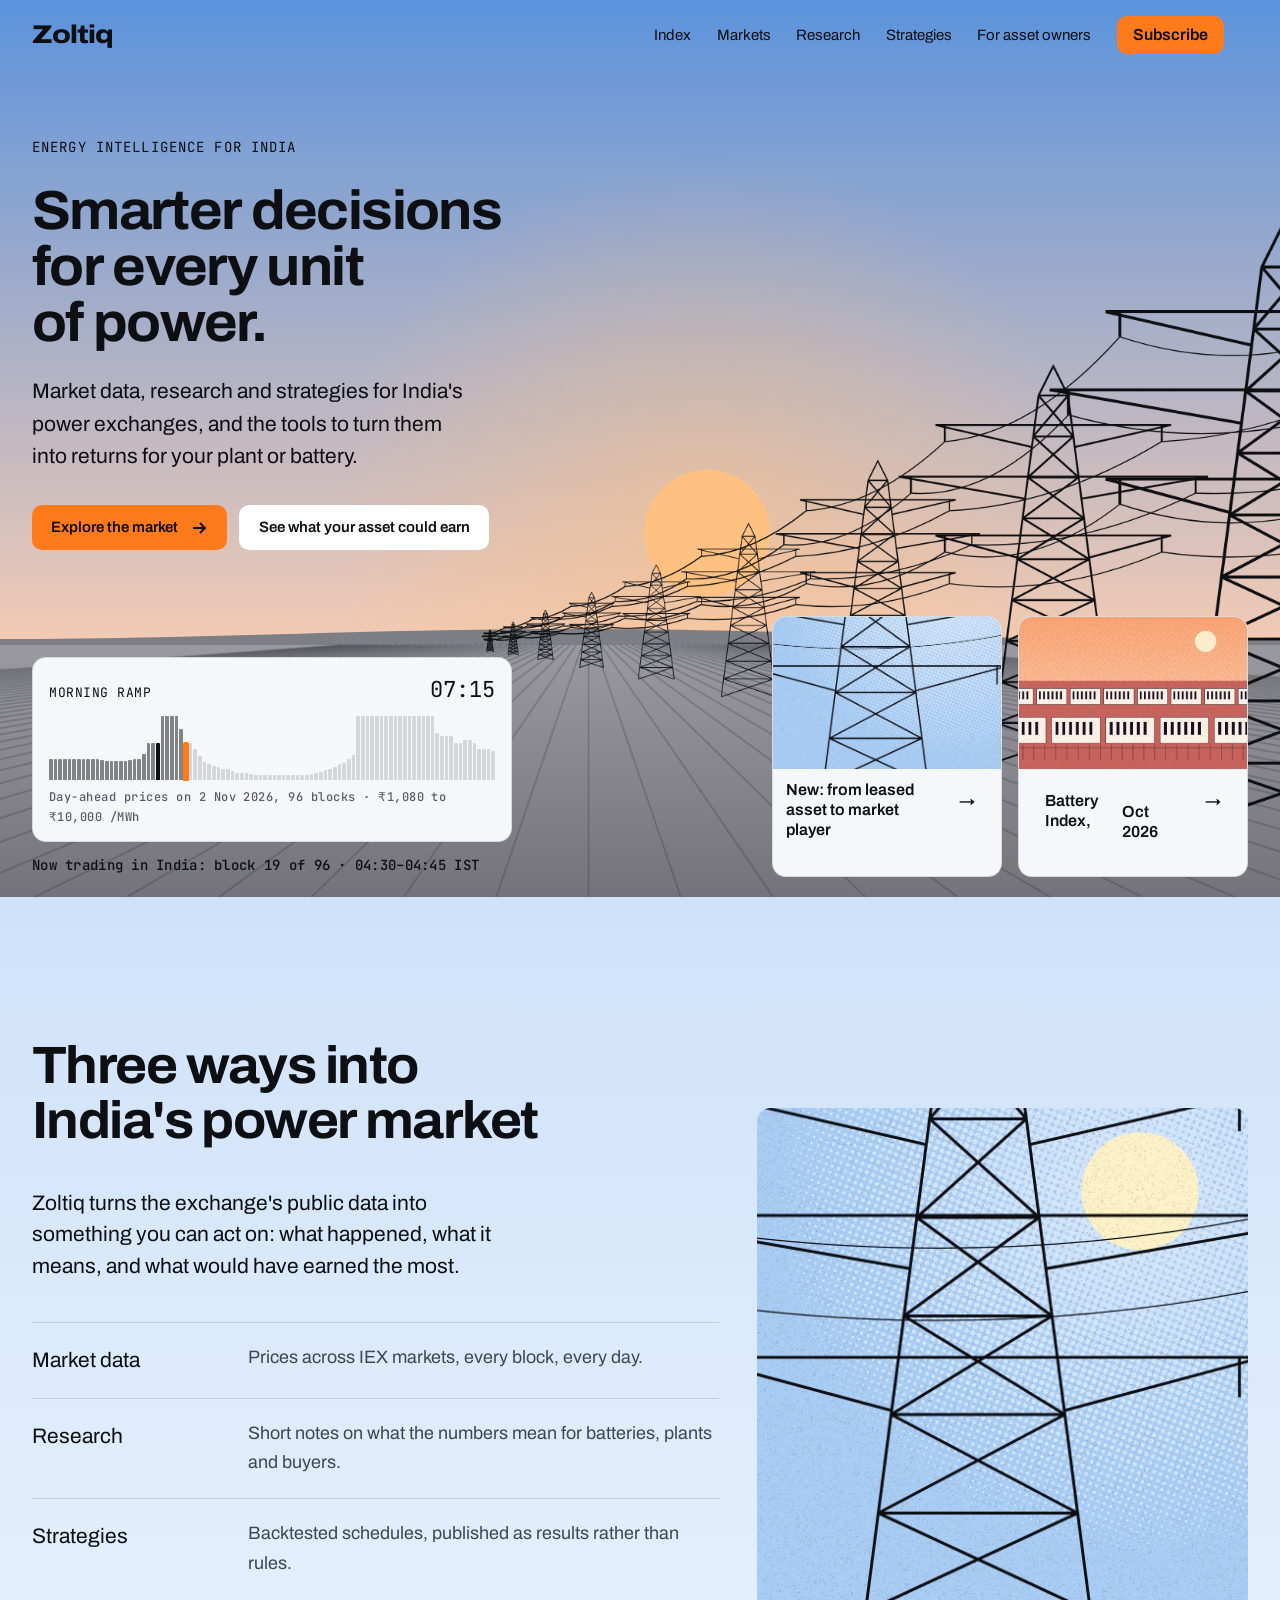
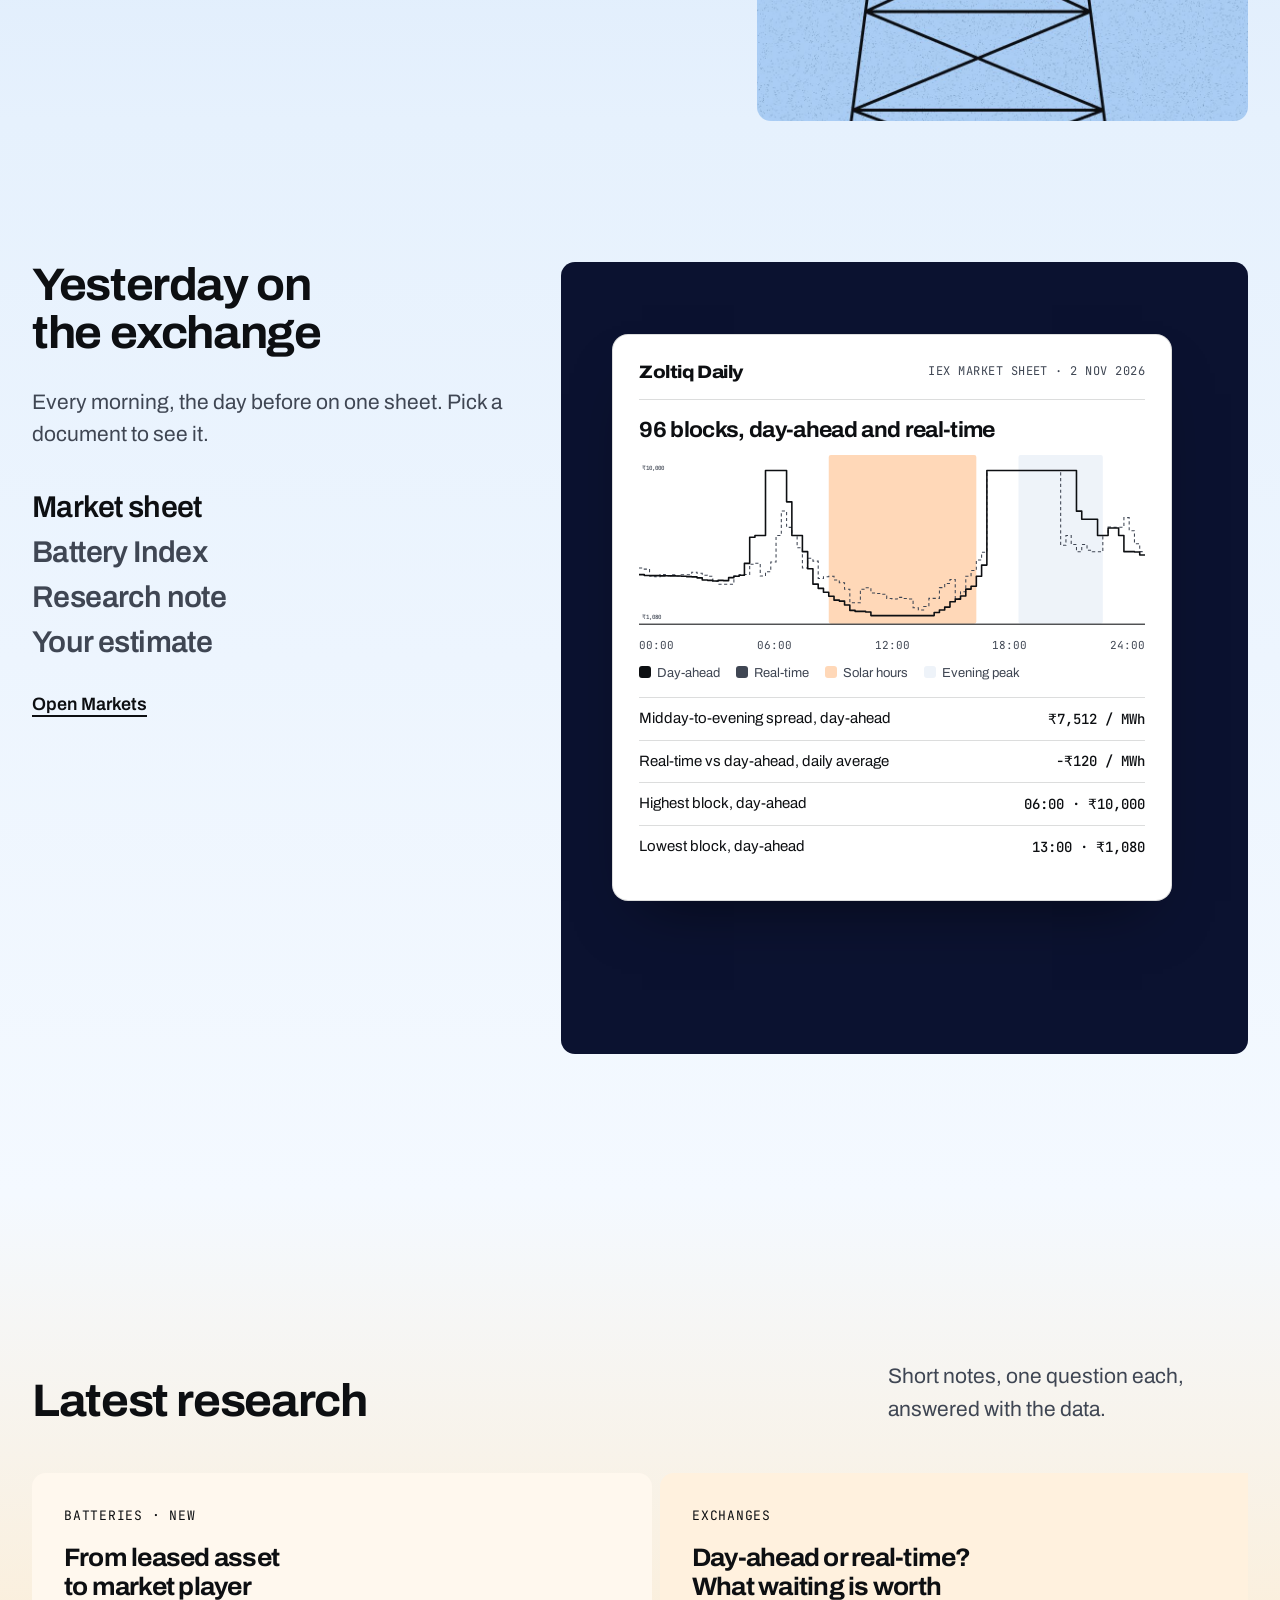
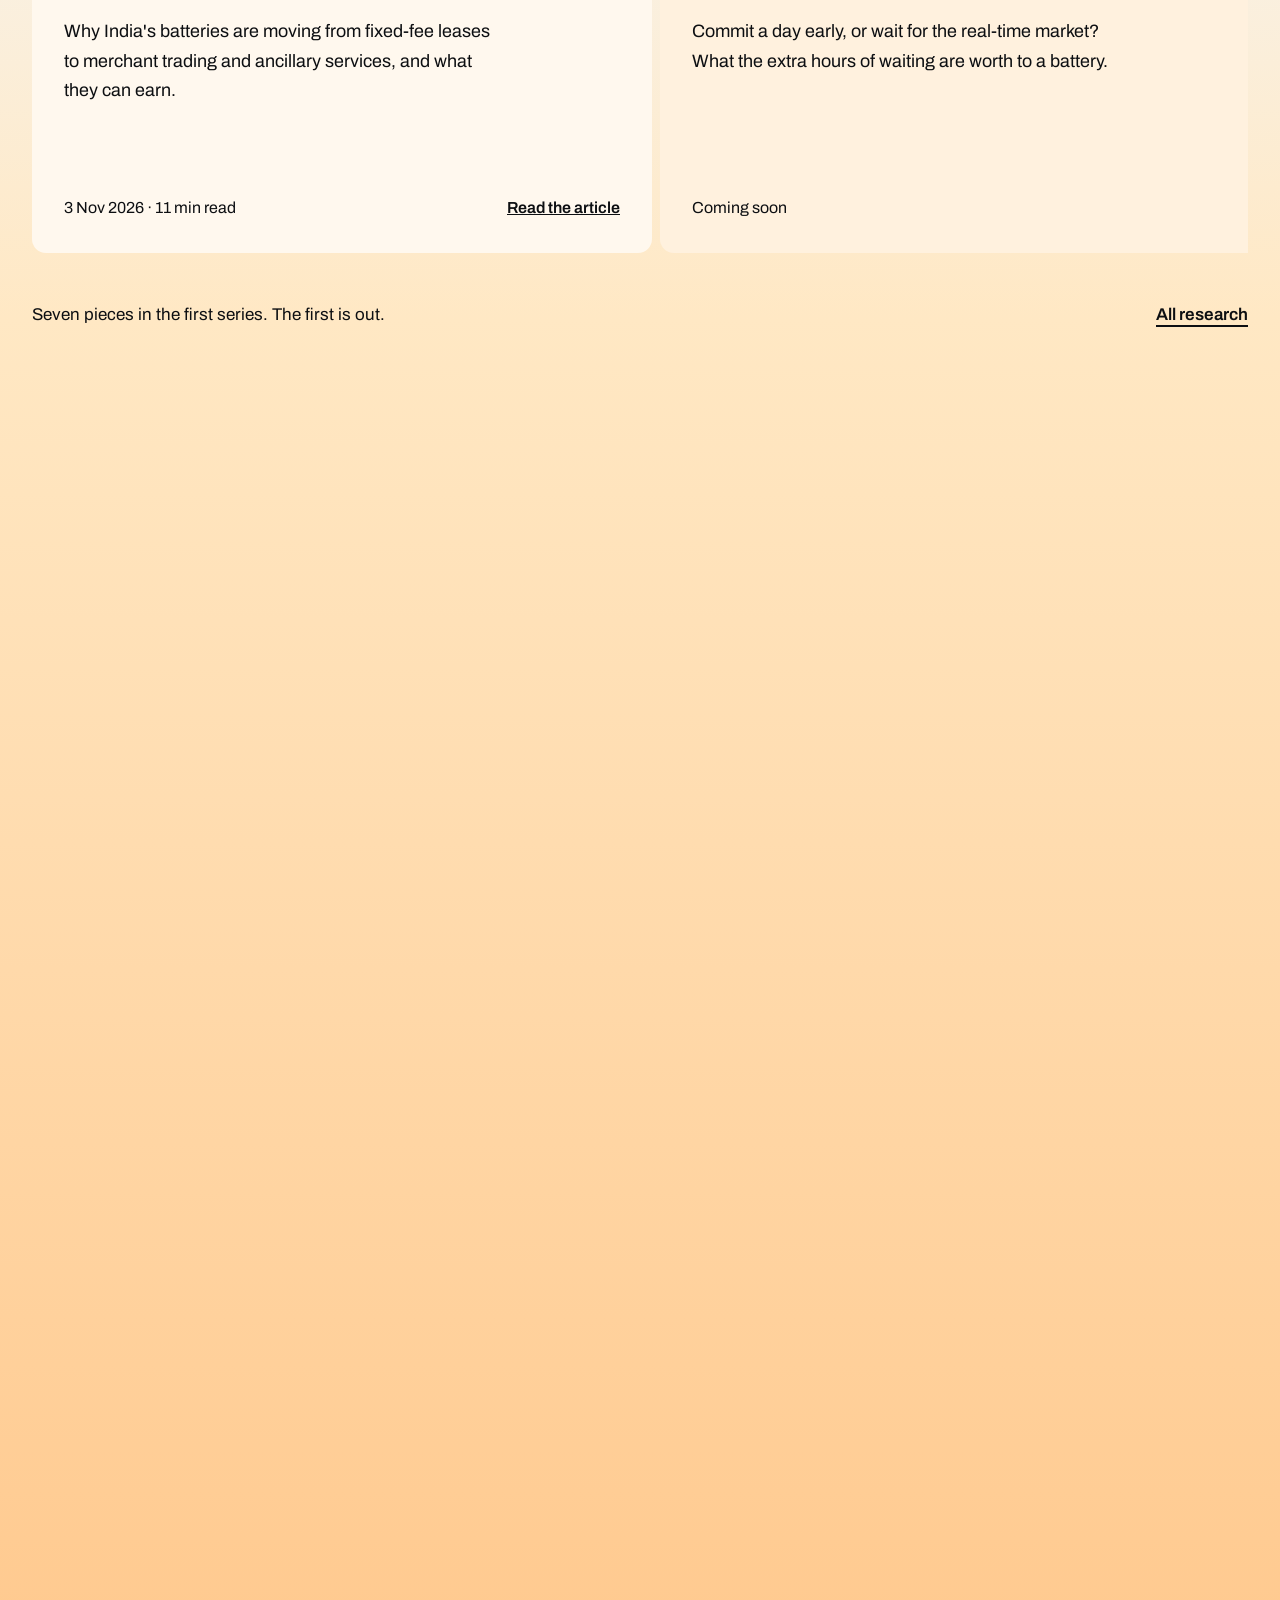
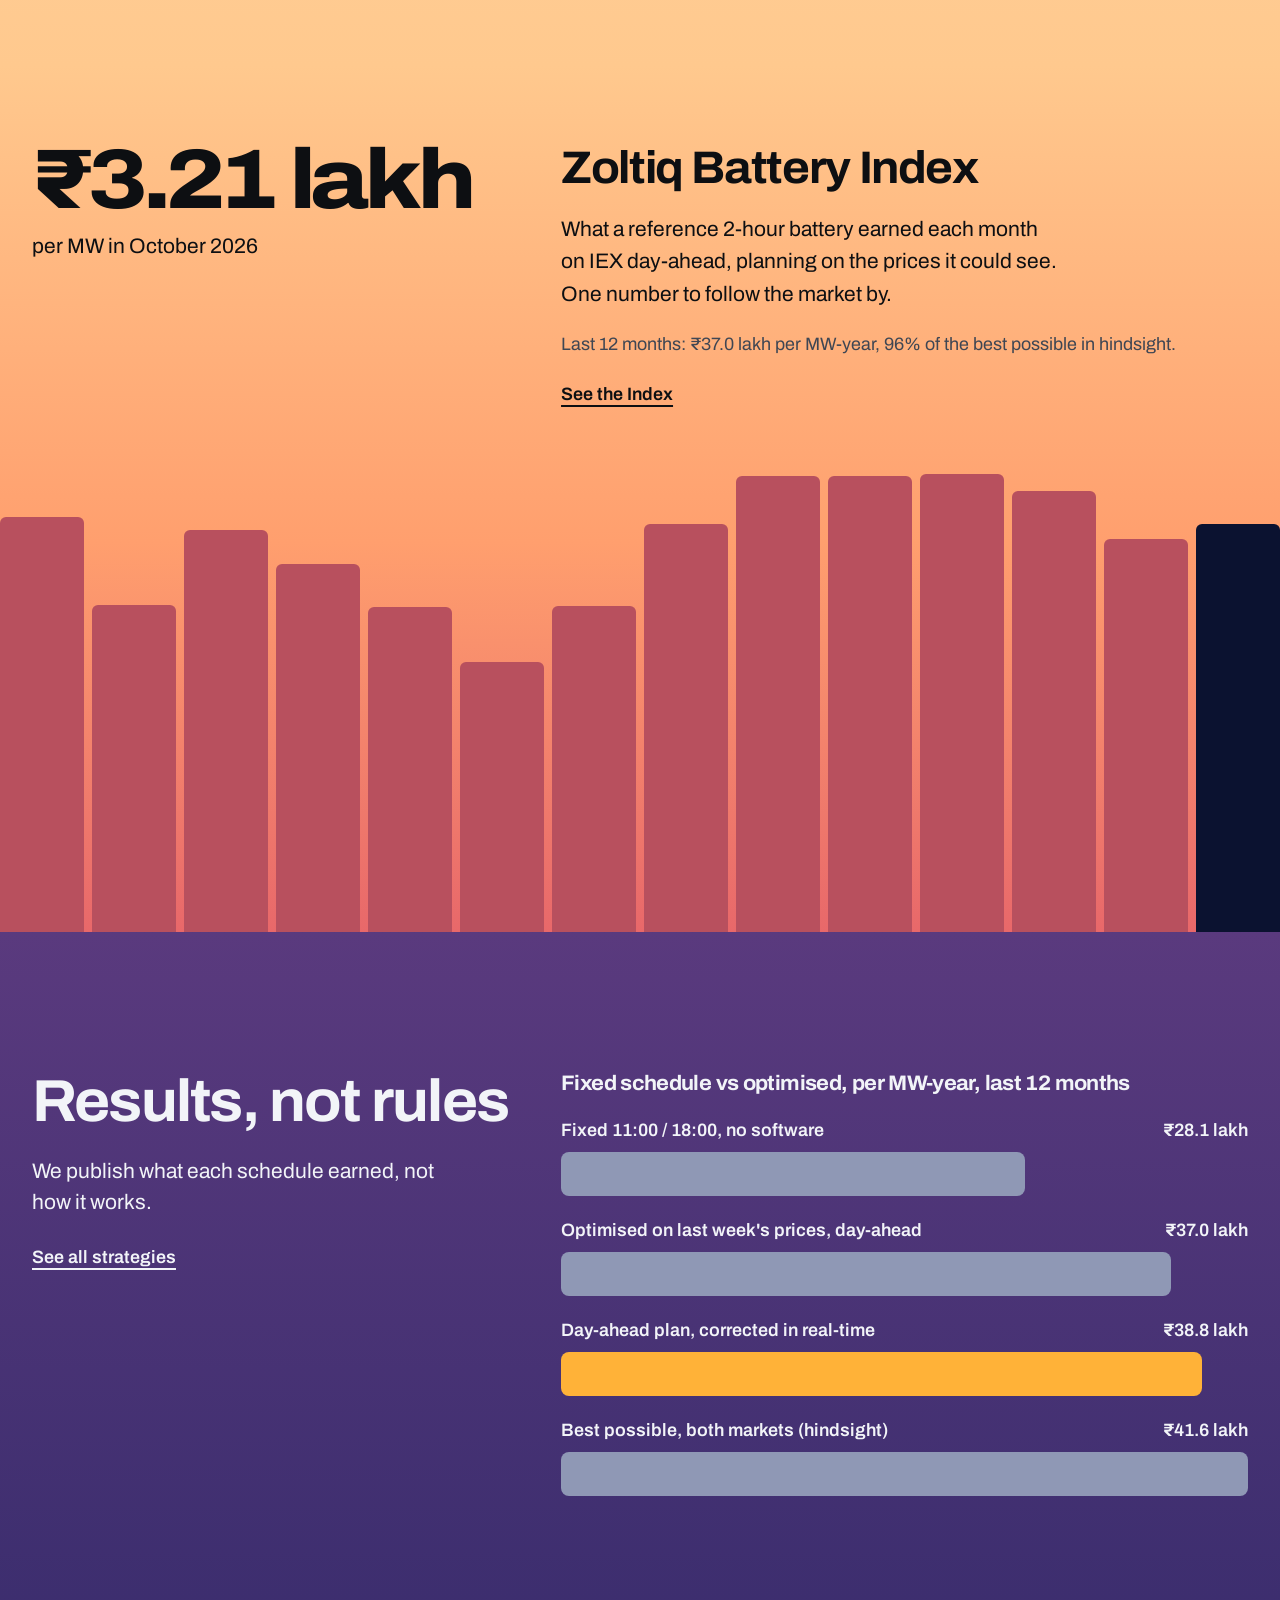
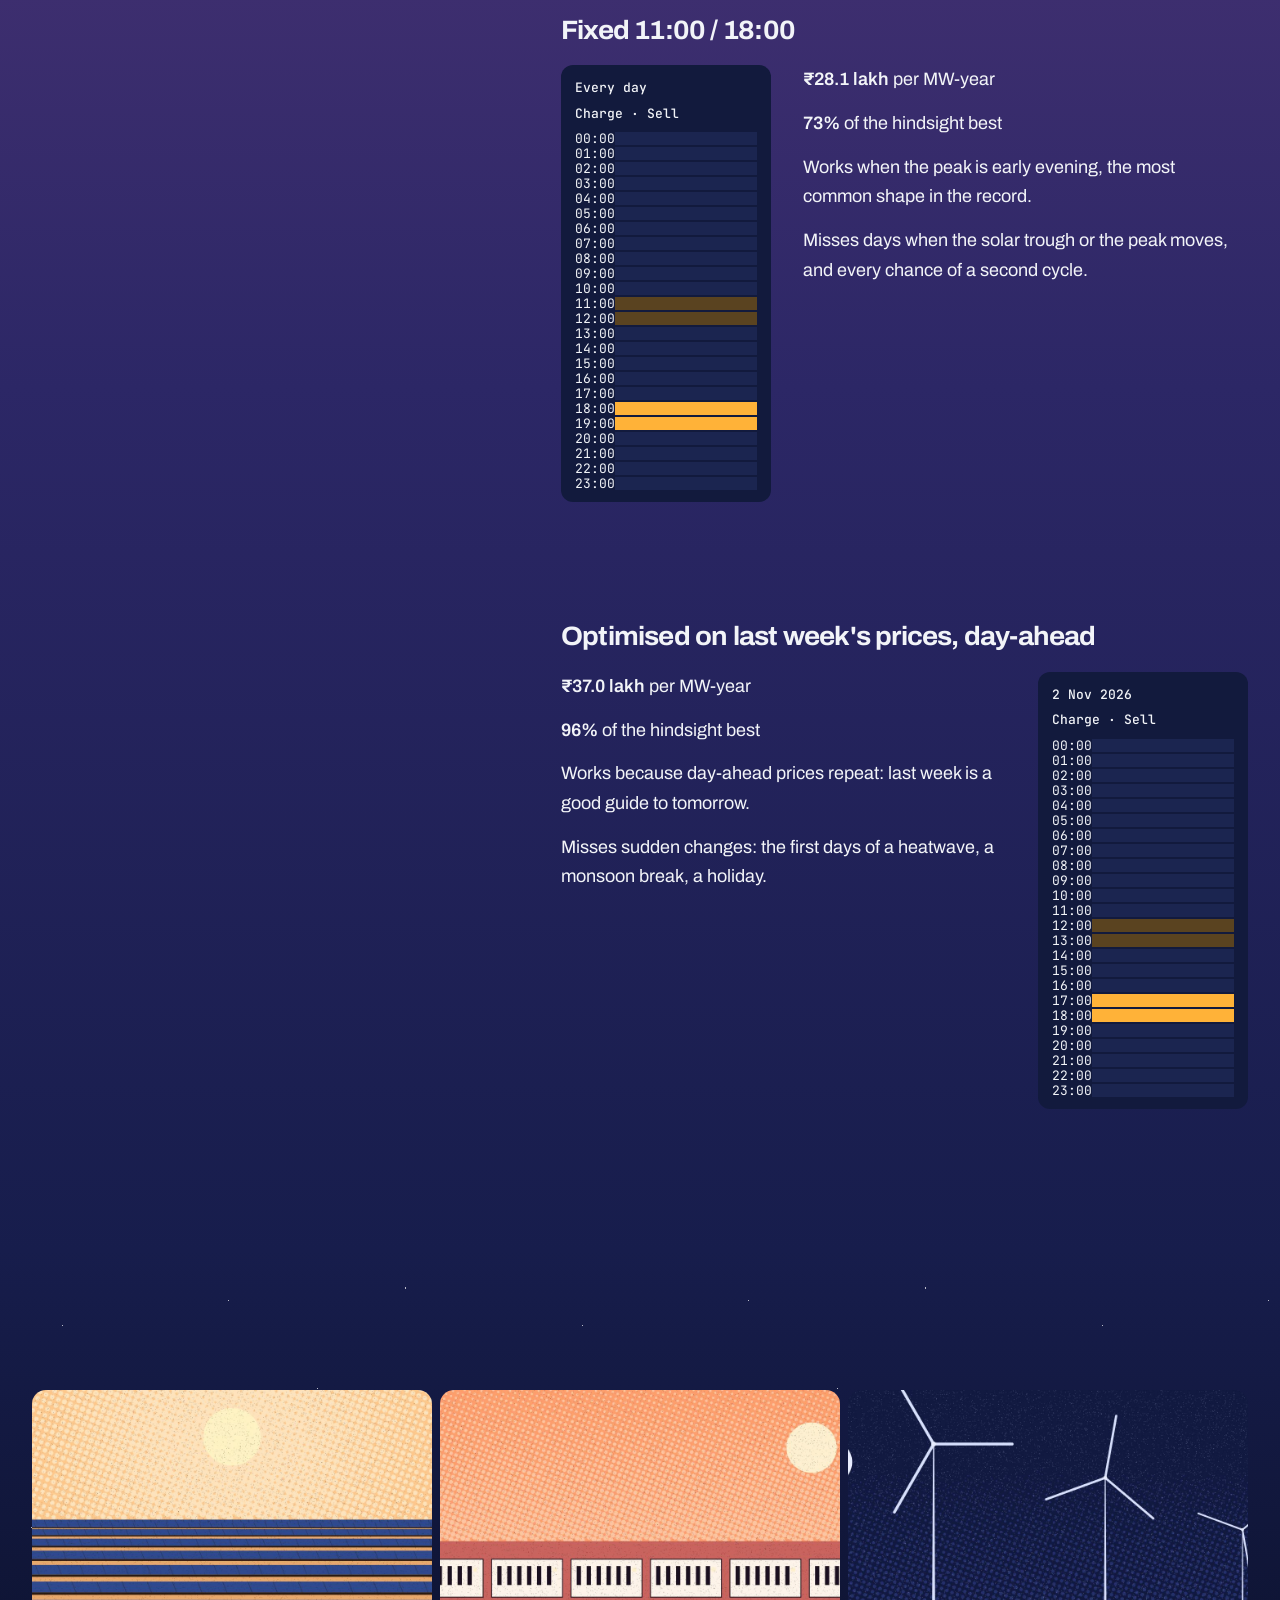
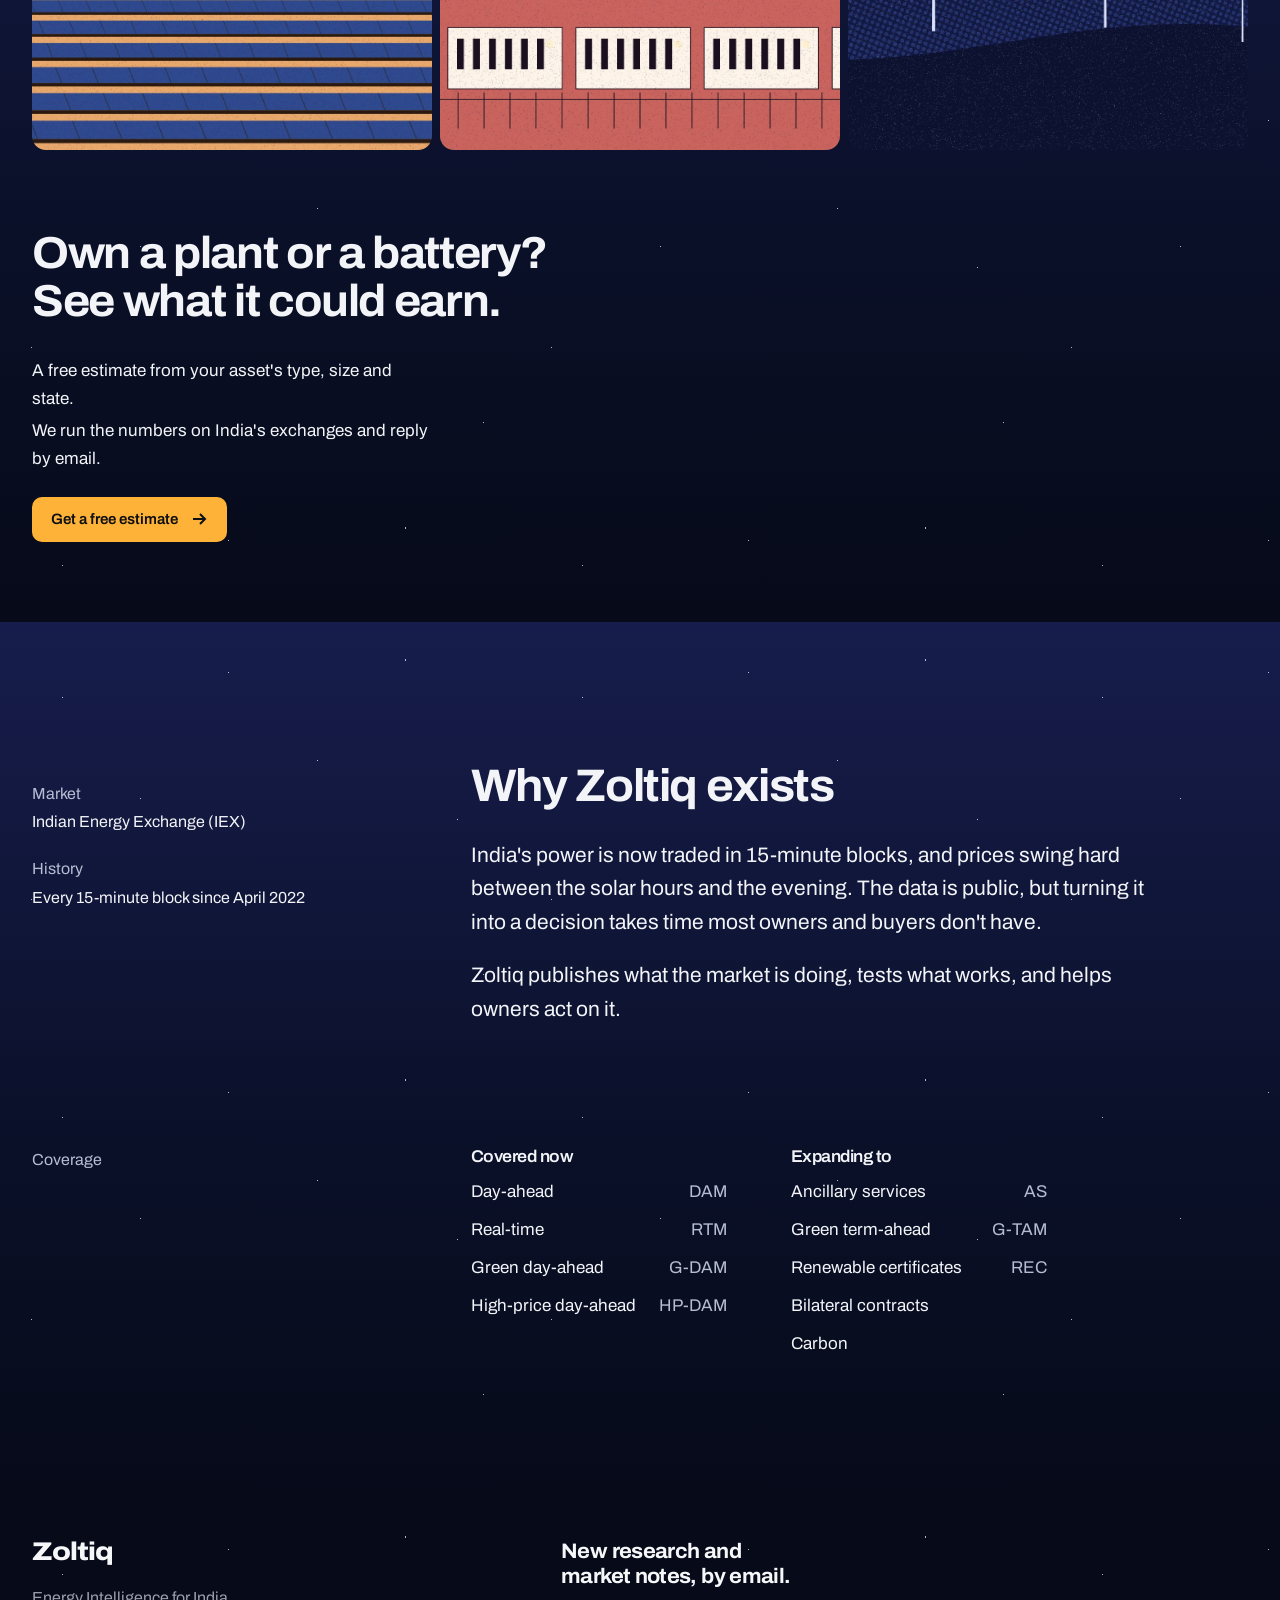
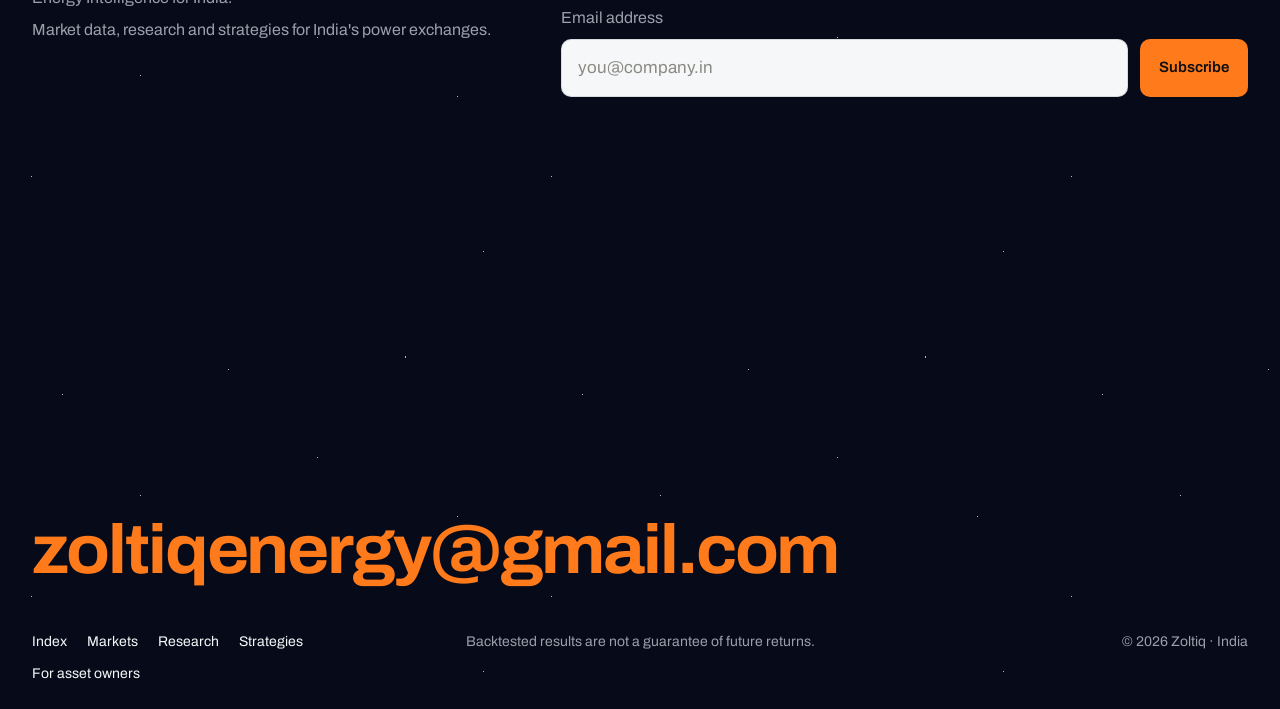
==== commit 516e6a0a: "Make the day-ahead or real-time note 'coming soon' Move the full note to _drafts/ (not published by " ====
--- a/index.html
+++ b/index.html
@@ -323,9 +323,9 @@
         <p>Now trading in India: block <span id="now-block">–</span> of 96 · <span id="now-time">IST</span></p>
       </div>
       <div class="hero-cards">
-        <a class="hero-card" href="research/day-ahead-or-real-time/">
+        <a class="hero-card" href="research/batteries-beyond-the-lease/">
           <img src="assets/img/tower-sky.jpg" width="1000" height="1340" alt="" loading="lazy">
-          <span>New note: day-ahead or real-time? <span aria-hidden="true">→</span></span>
+          <span>New: from leased asset to market player <span aria-hidden="true">→</span></span>
         </a>
         <a class="hero-card" href="battery-index/">
           <img src="assets/img/battery-sky.jpg" width="1400" height="880" alt="" loading="lazy">
@@ -398,14 +398,14 @@
       </article>
 
       <article class="sheet" data-sheet="note" aria-label="Research note" hidden>
-        <header><b>Zoltiq Research</b><span>Exchanges</span></header>
-        <h3>Day-ahead or real-time?</h3>
-        <p class="meta">Zoltiq Research · November 2026 · 6 min read</p>
+        <header><b>Zoltiq Research</b><span>Batteries</span></header>
+        <h3>From leased asset to market player</h3>
+        <p class="meta">Zoltiq Research · 3 November 2026 · 11 min read</p>
         <div class="note-body">
-          <p>A battery can sell a day early on the day-ahead market, or wait for real-time. Waiting on its own earns less. Waiting as a correction earns more.</p>
-          <p>We test a battery that commits its day-ahead plan at noon, then re-plans at 22:00 once the next day's prices are out, against every single-market schedule since May 2022.</p>
-        </div>
-        <a class="open" href="research/day-ahead-or-real-time/">Read the note →</a>
+          <p>Most Indian batteries today are rented to a discom for a fixed monthly fee. The buyer decides when they charge, and keeps whatever the price swings are worth.</p>
+          <p>We look at why that is changing: the widening gap between solar-hour and evening prices, the ancillary services batteries can now sell, the first merchant projects, and the risks.</p>
+        </div>
+        <a class="open" href="research/batteries-beyond-the-lease/">Read the article →</a>
       </article>
 
       <article class="sheet" data-sheet="estimate" aria-label="Revenue estimate" hidden>
@@ -443,8 +443,8 @@
               <div class="foot"><span>3 Nov 2026 · 11 min read</span><a href="research/batteries-beyond-the-lease/">Read the article</a></div></article>
             <article class="deck-card"><button class="spine-hit" type="button" aria-label="Show: Day-ahead or real-time?"></button>
               <span class="tag">Exchanges</span><h3>Day-ahead or real-time? What waiting is worth</h3>
-              <p>Commit a day early, or wait for the real-time market? Waiting alone earns less; using it to correct the day-ahead plan earns more.</p>
-              <div class="foot"><span>November 2026 · 6 min read</span><a href="research/day-ahead-or-real-time/">Read the note</a></div></article>
+              <p>Commit a day early, or wait for the real-time market? What the extra hours of waiting are worth to a battery.</p>
+              <div class="foot"><span>Coming soon</span></div></article>
             <article class="deck-card"><button class="spine-hit" type="button" aria-label="Show: Where the rest hides"></button>
               <span class="tag">Batteries</span><h3>Where the rest hides</h3>
               <p>The cloudy days, the shifted peaks and the price spikes that a plan made on last week's prices walks straight past.</p>
@@ -466,7 +466,7 @@
               <p>A solar plant sells when everyone else does. What it gives up, and what storage could win back.</p>
               <div class="foot"><span>In preparation</span><a href="research/">See the series</a></div></article>
           </div>
-          <div class="research-foot"><span>Seven pieces in the first series. Two are out.</span><a class="text-link" href="research/">All research</a></div>
+          <div class="research-foot"><span>Seven pieces in the first series. The first is out.</span><a class="text-link" href="research/">All research</a></div>
         </div>
       </div>
     </div>
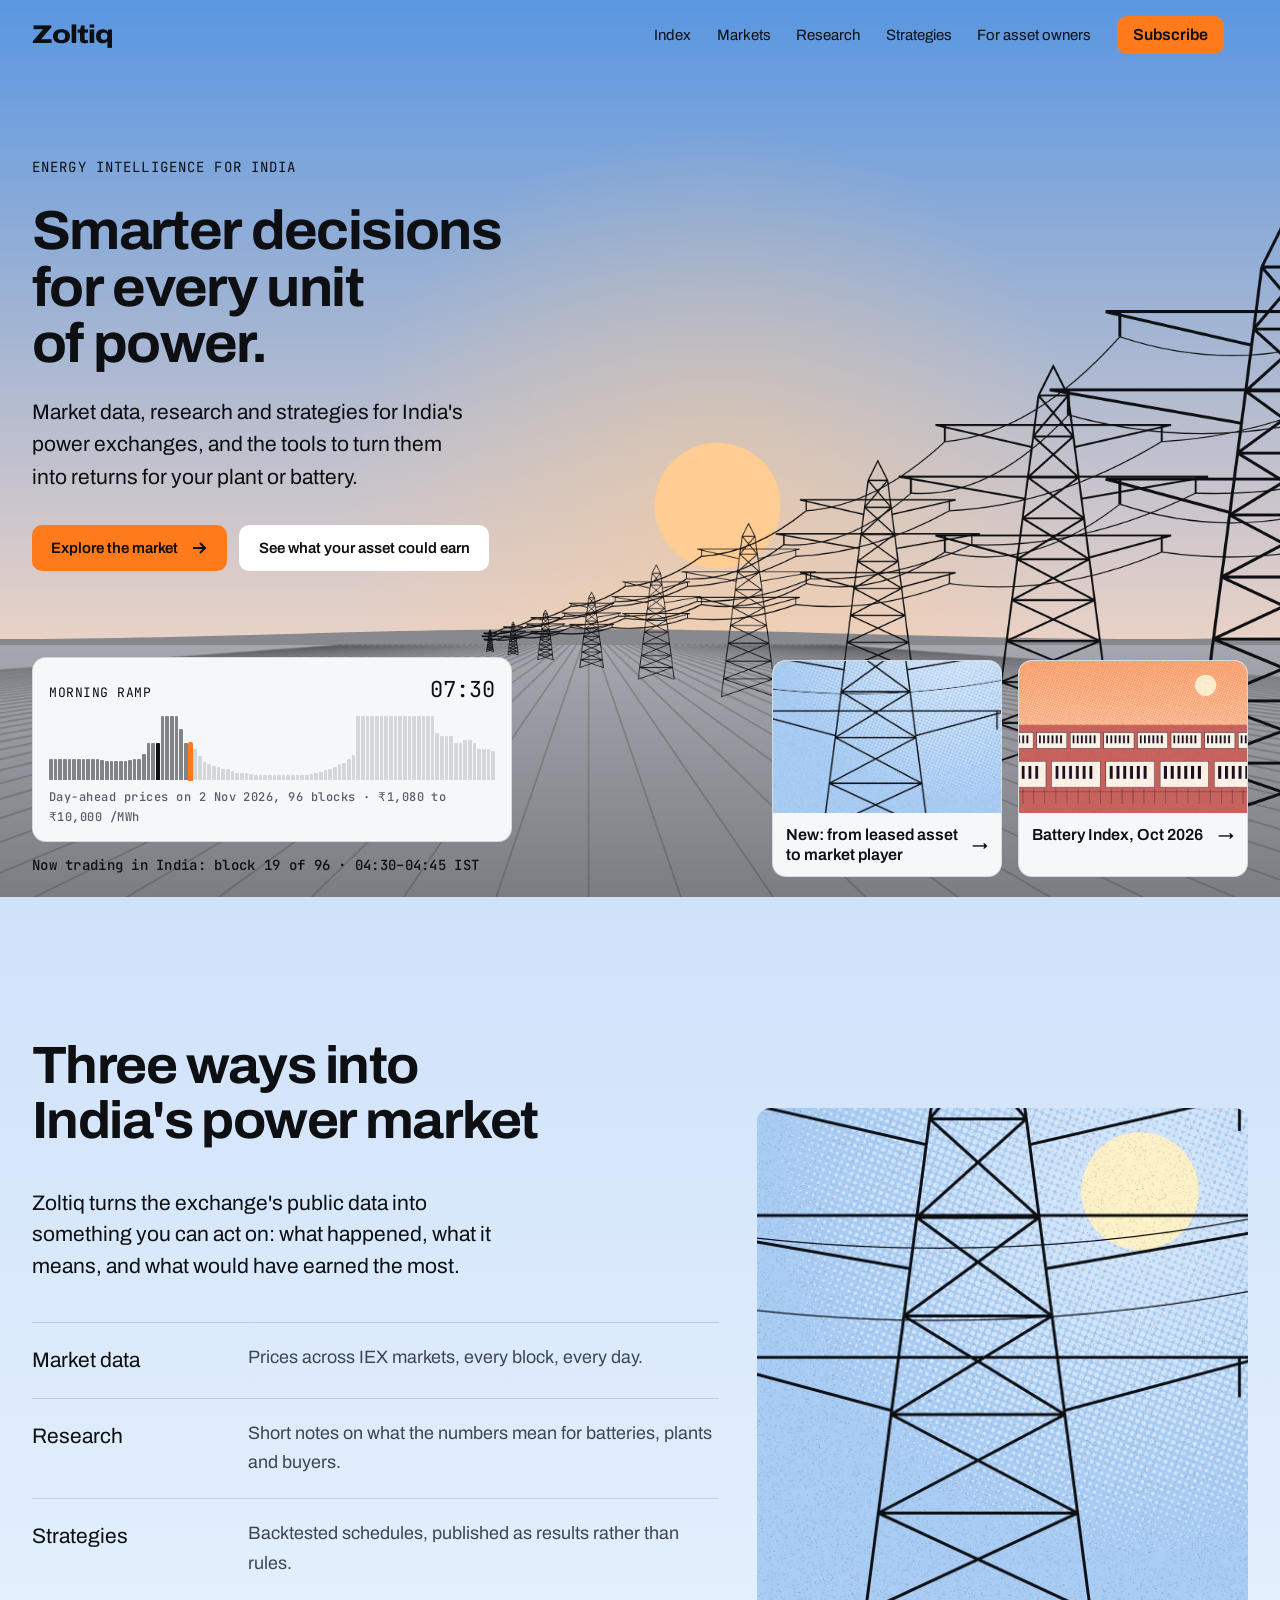
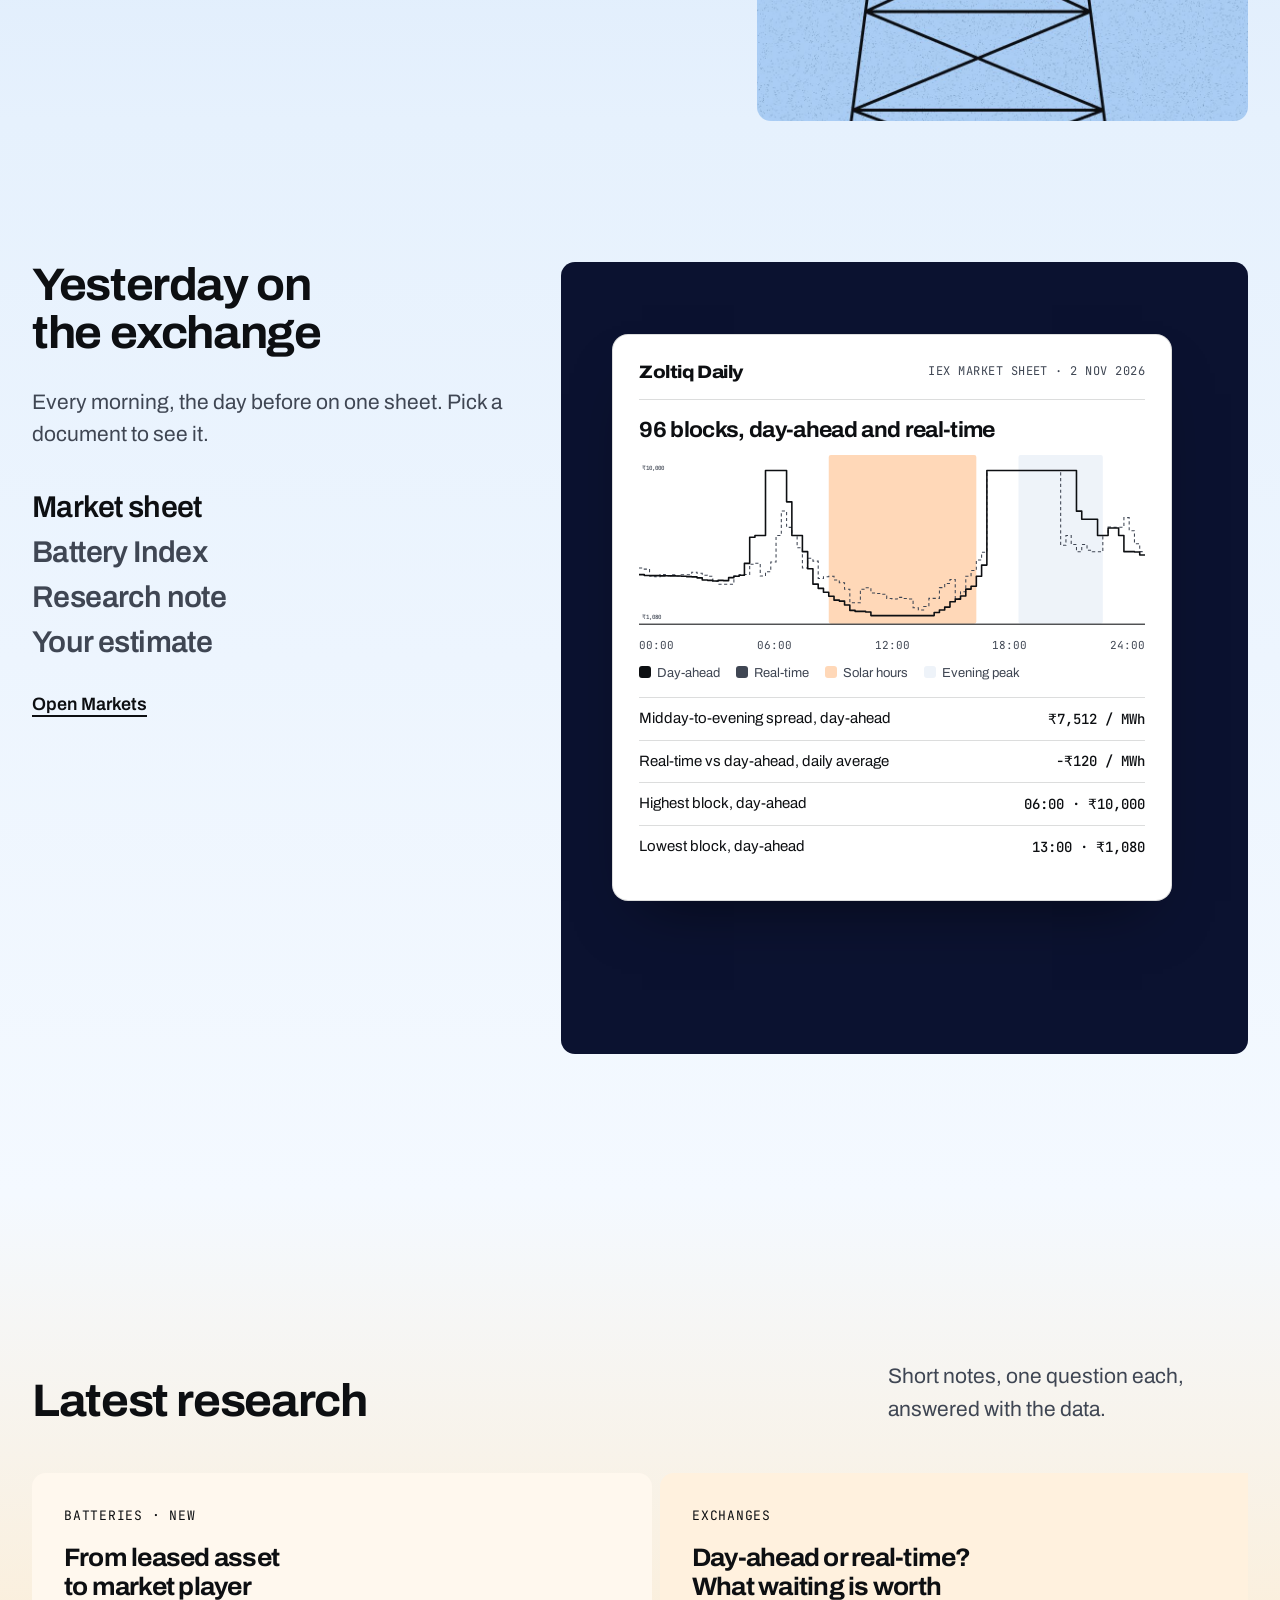
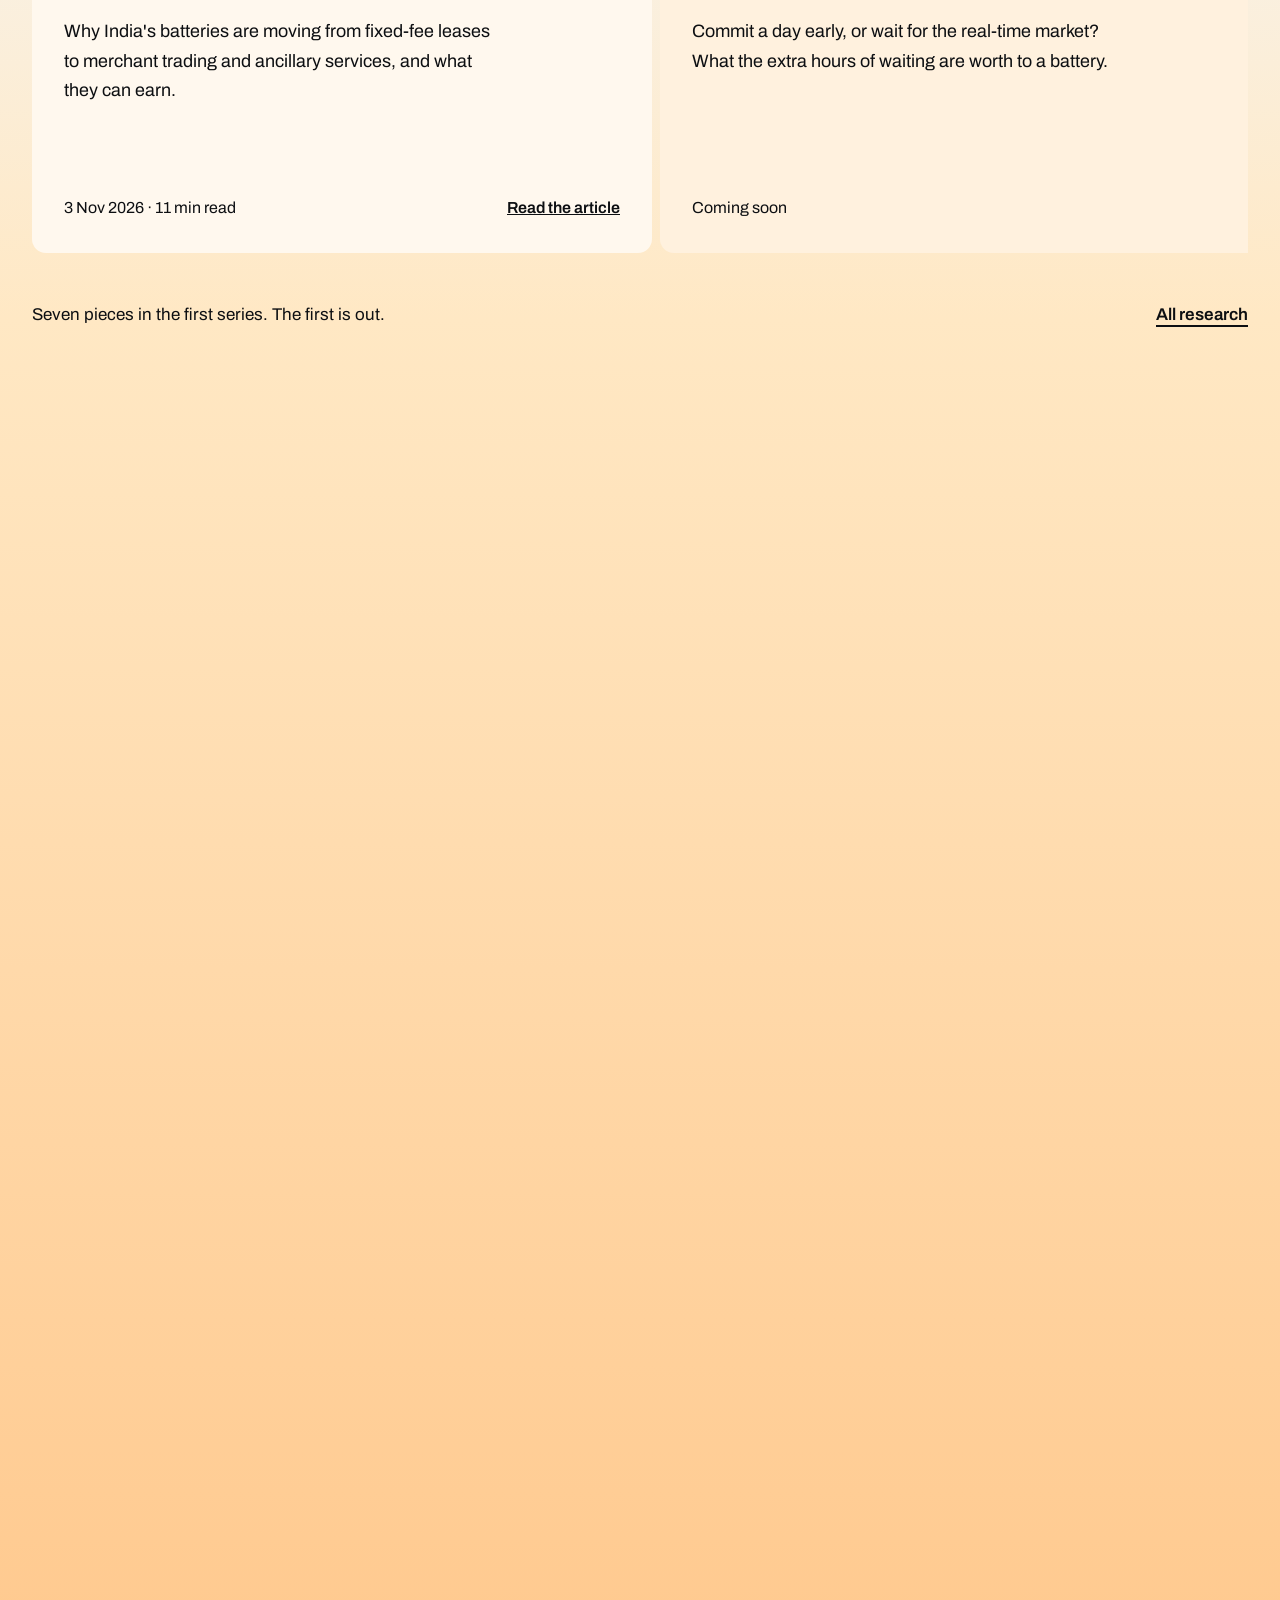
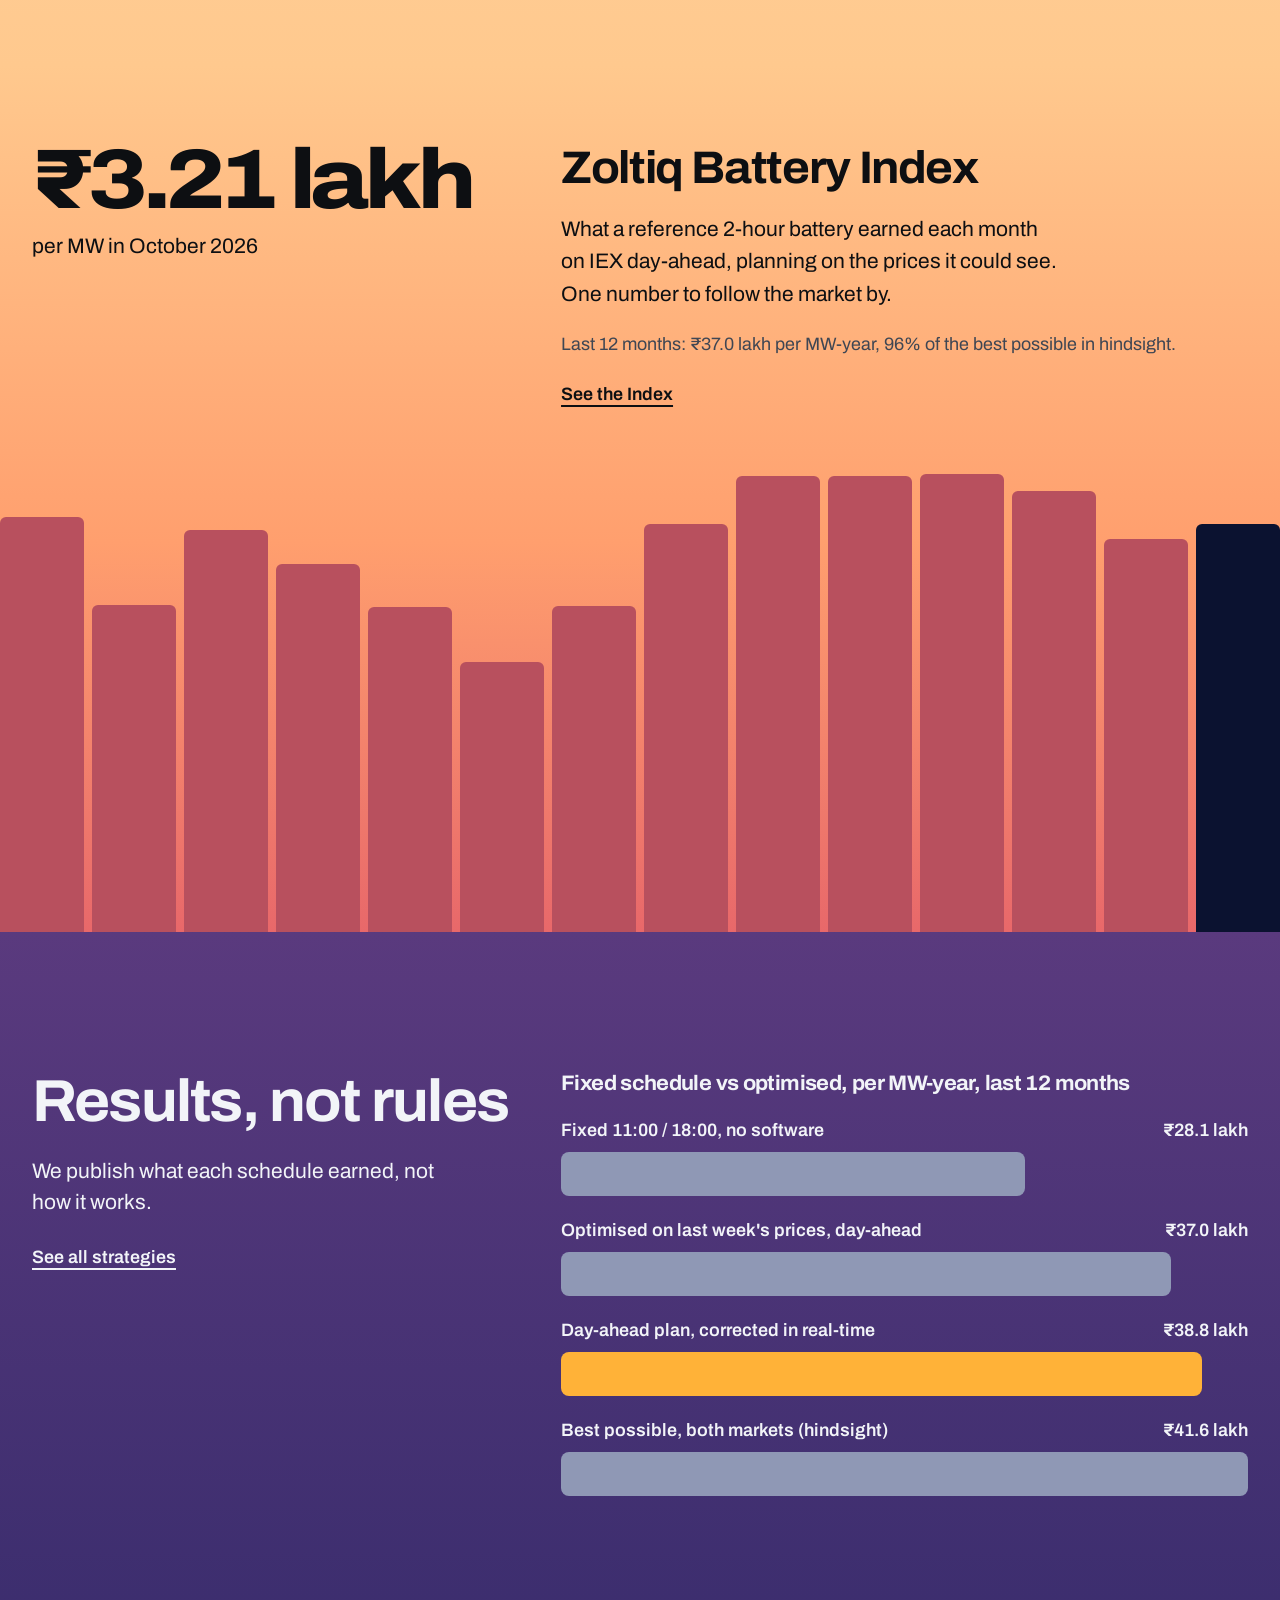
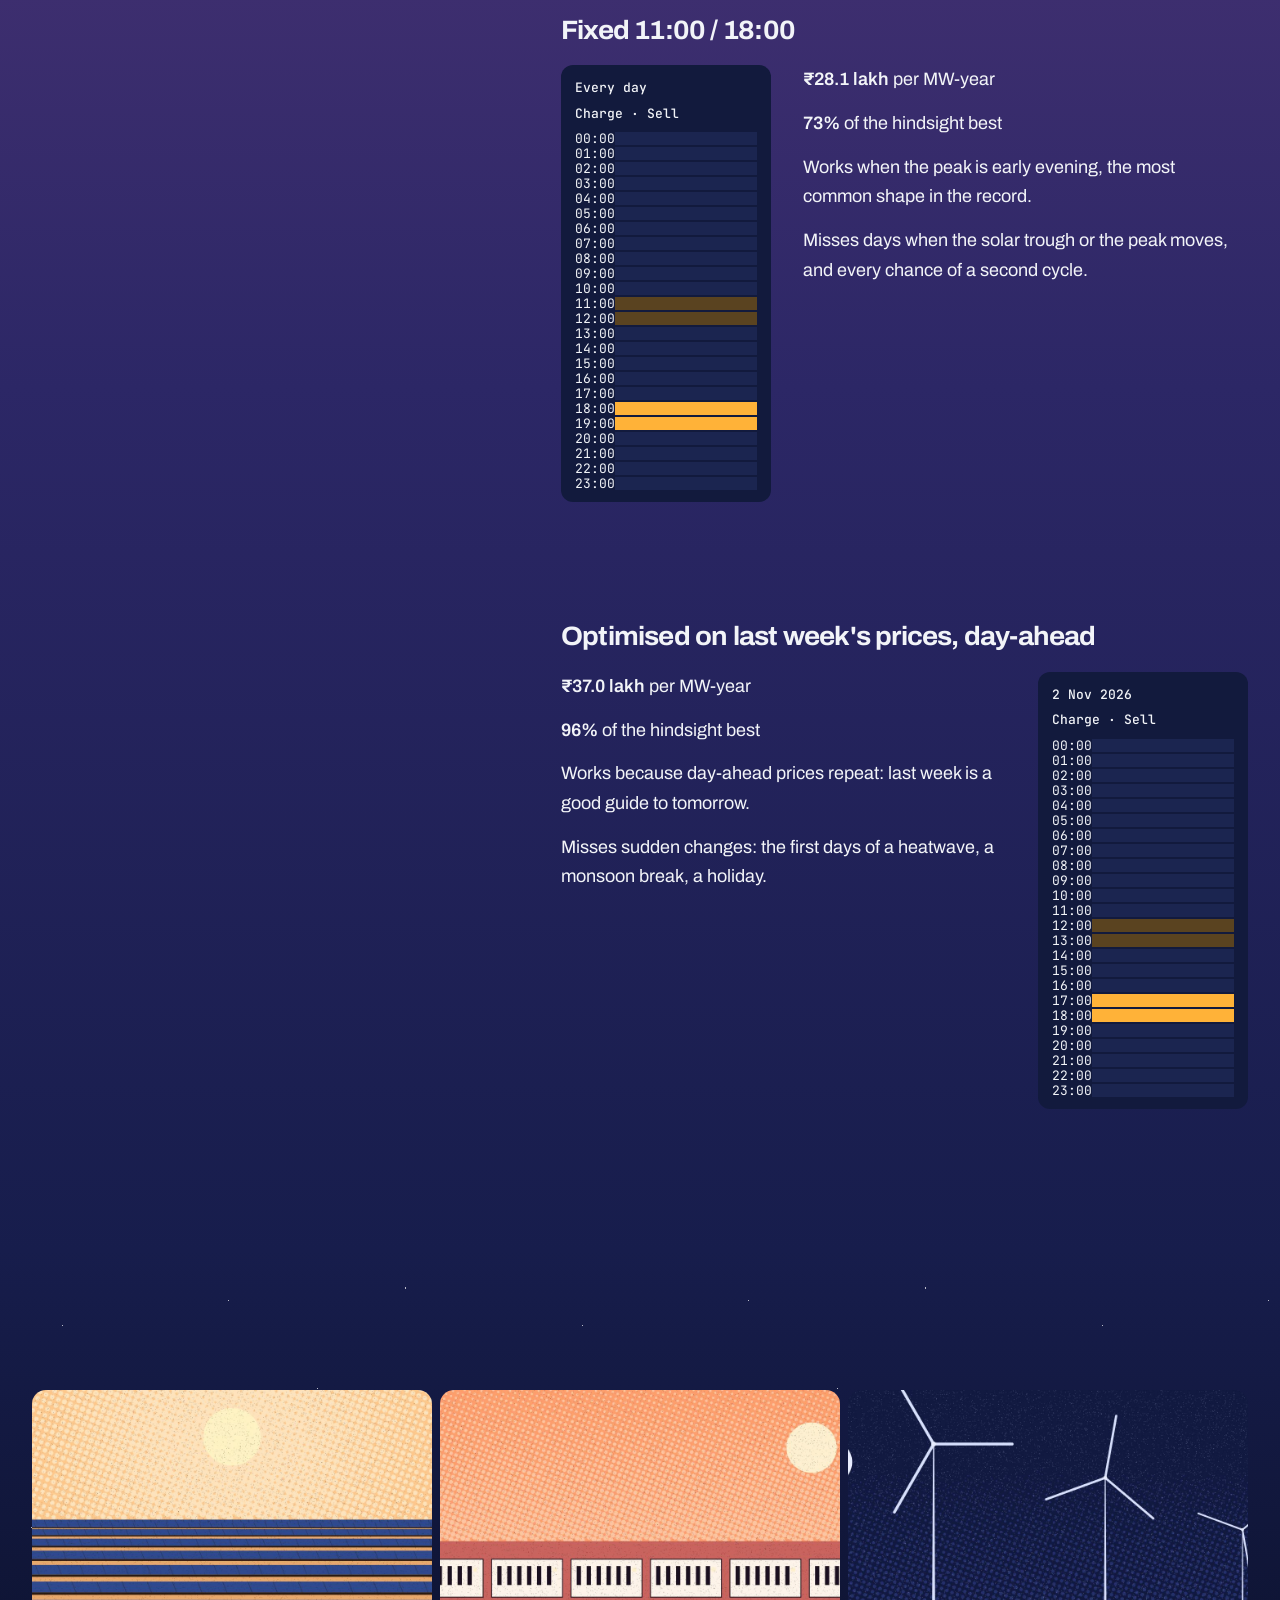
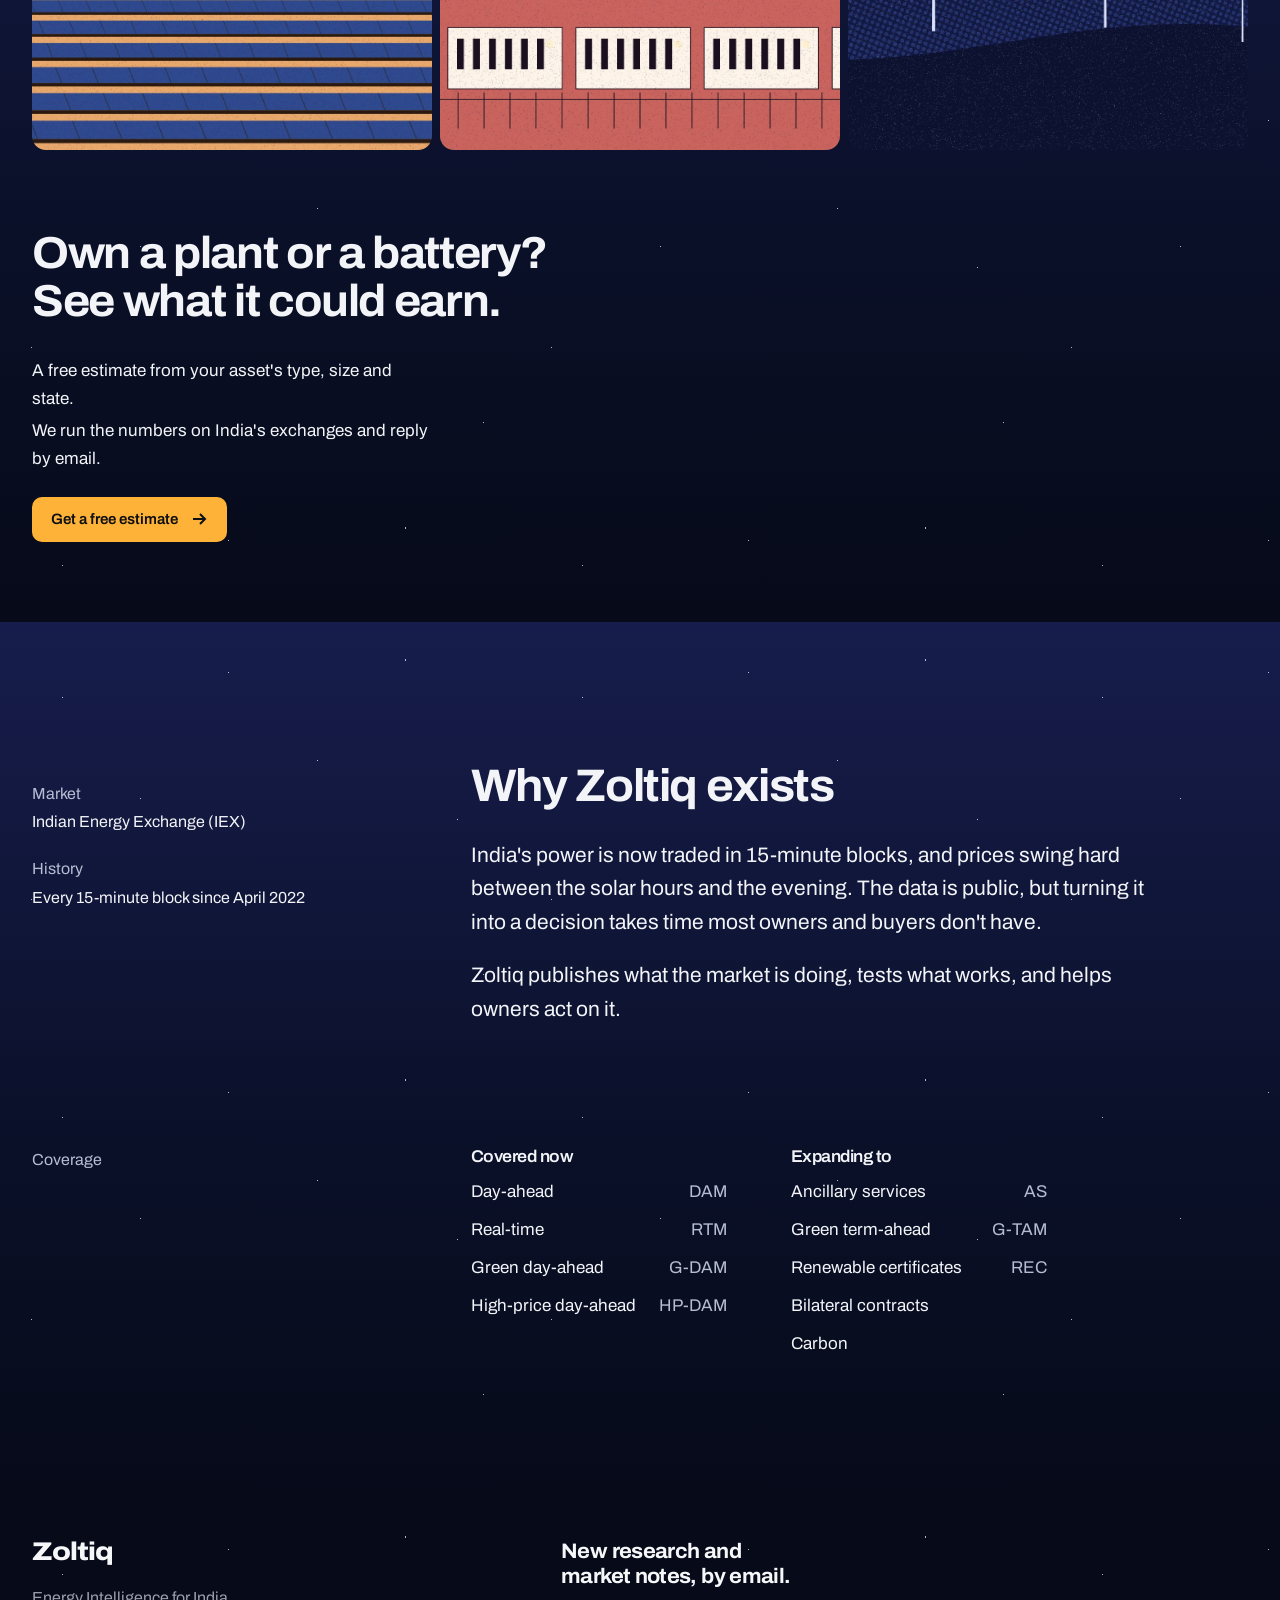
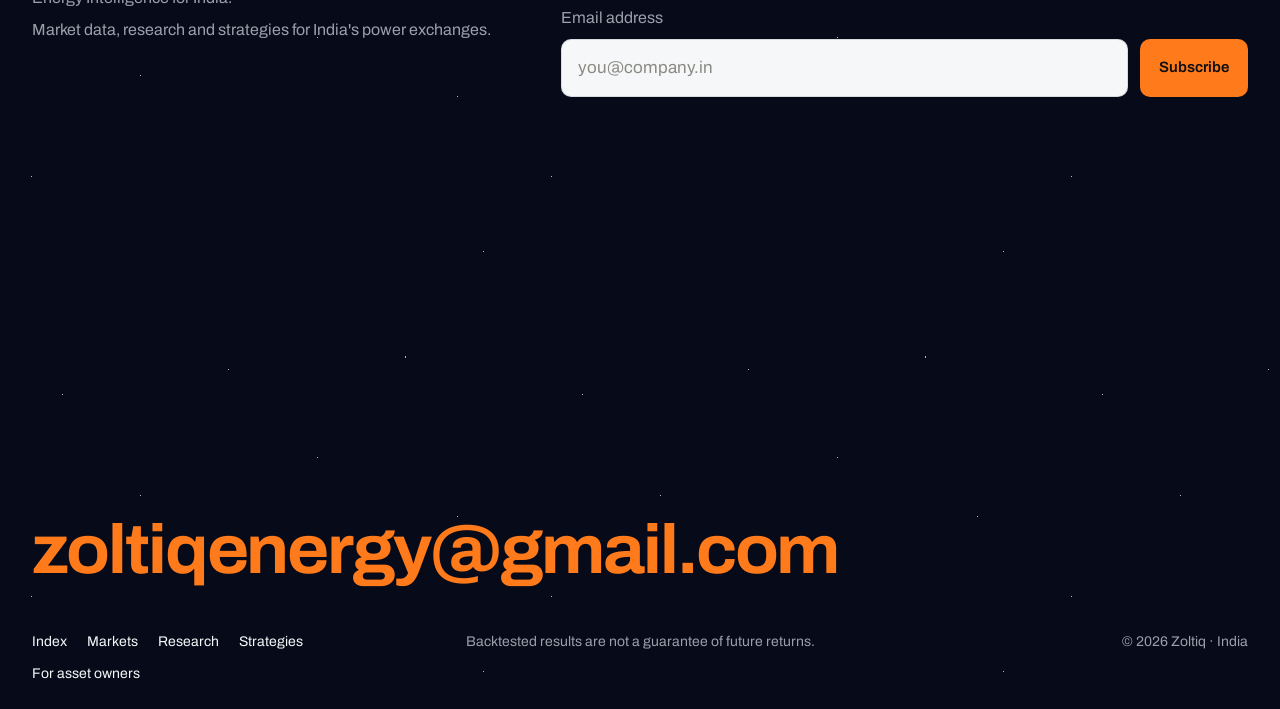
==== commit 335a328a: "Fix the Battery Index hero card label wrapping Co-Authored-By: Claude Opus 5.5 <noreply@anthropic.co" ====
--- a/index.html
+++ b/index.html
@@ -44,7 +44,7 @@
 .hero-card { display: block; text-decoration: none; background: var(--bg); color: var(--ink); border: 1px solid var(--line); border-radius: var(--radius); overflow: hidden; transition: transform 0.2s ease; }
 .hero-card:hover { transform: translateY(-4px); }
 .hero-card img { width: 100%; aspect-ratio: 3 / 2; object-fit: cover; }
-.hero-card span { display: flex; justify-content: space-between; gap: 0.5rem; padding: 0.7rem 0.8rem; font-size: 1rem; font-weight: 600; line-height: 1.25; }
+.hero-card > span { display: flex; justify-content: space-between; align-items: center; gap: 0.5rem; padding: 0.7rem 0.8rem; font-size: 1rem; font-weight: 600; line-height: 1.25; }
 @media (max-width: 1100px) {
   .hero-foot { flex-direction: column; align-items: stretch; gap: 1rem; }
   .hero-cards { grid-template-columns: repeat(2, minmax(0, 230px)); }
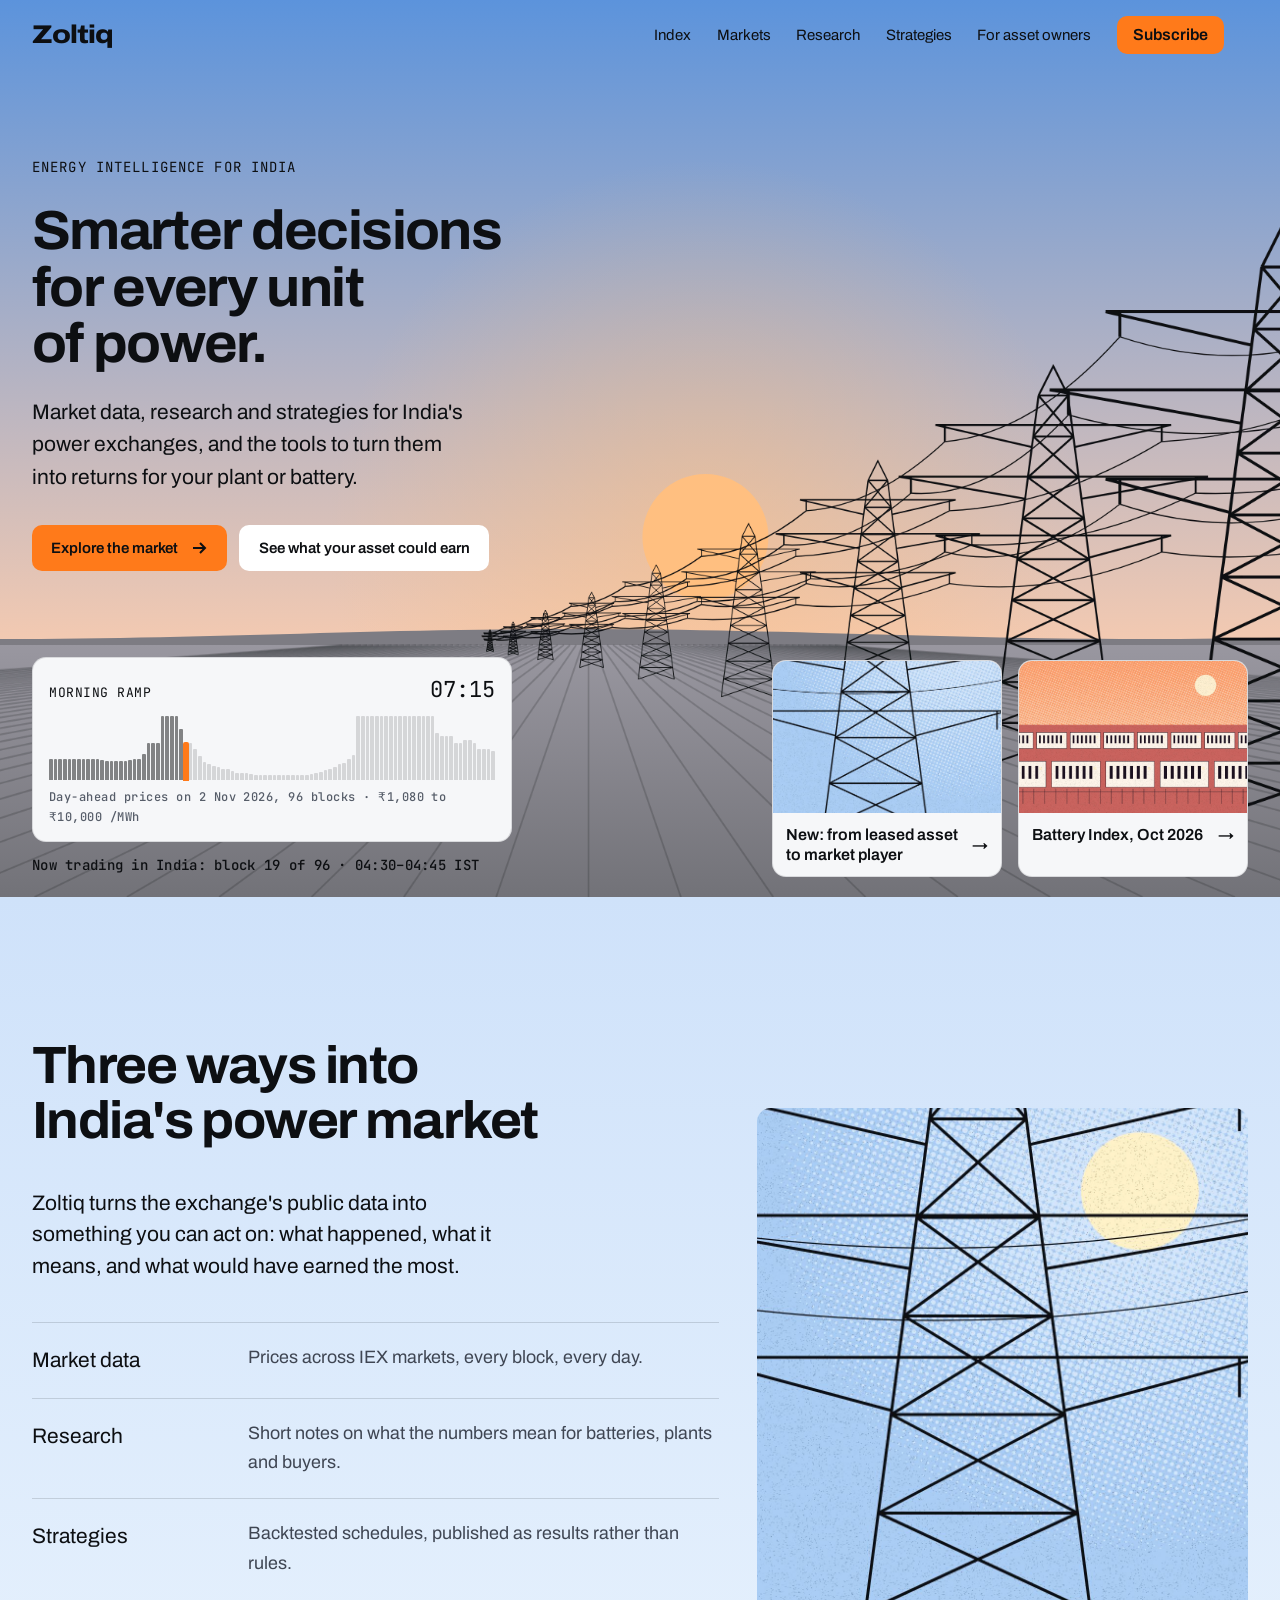
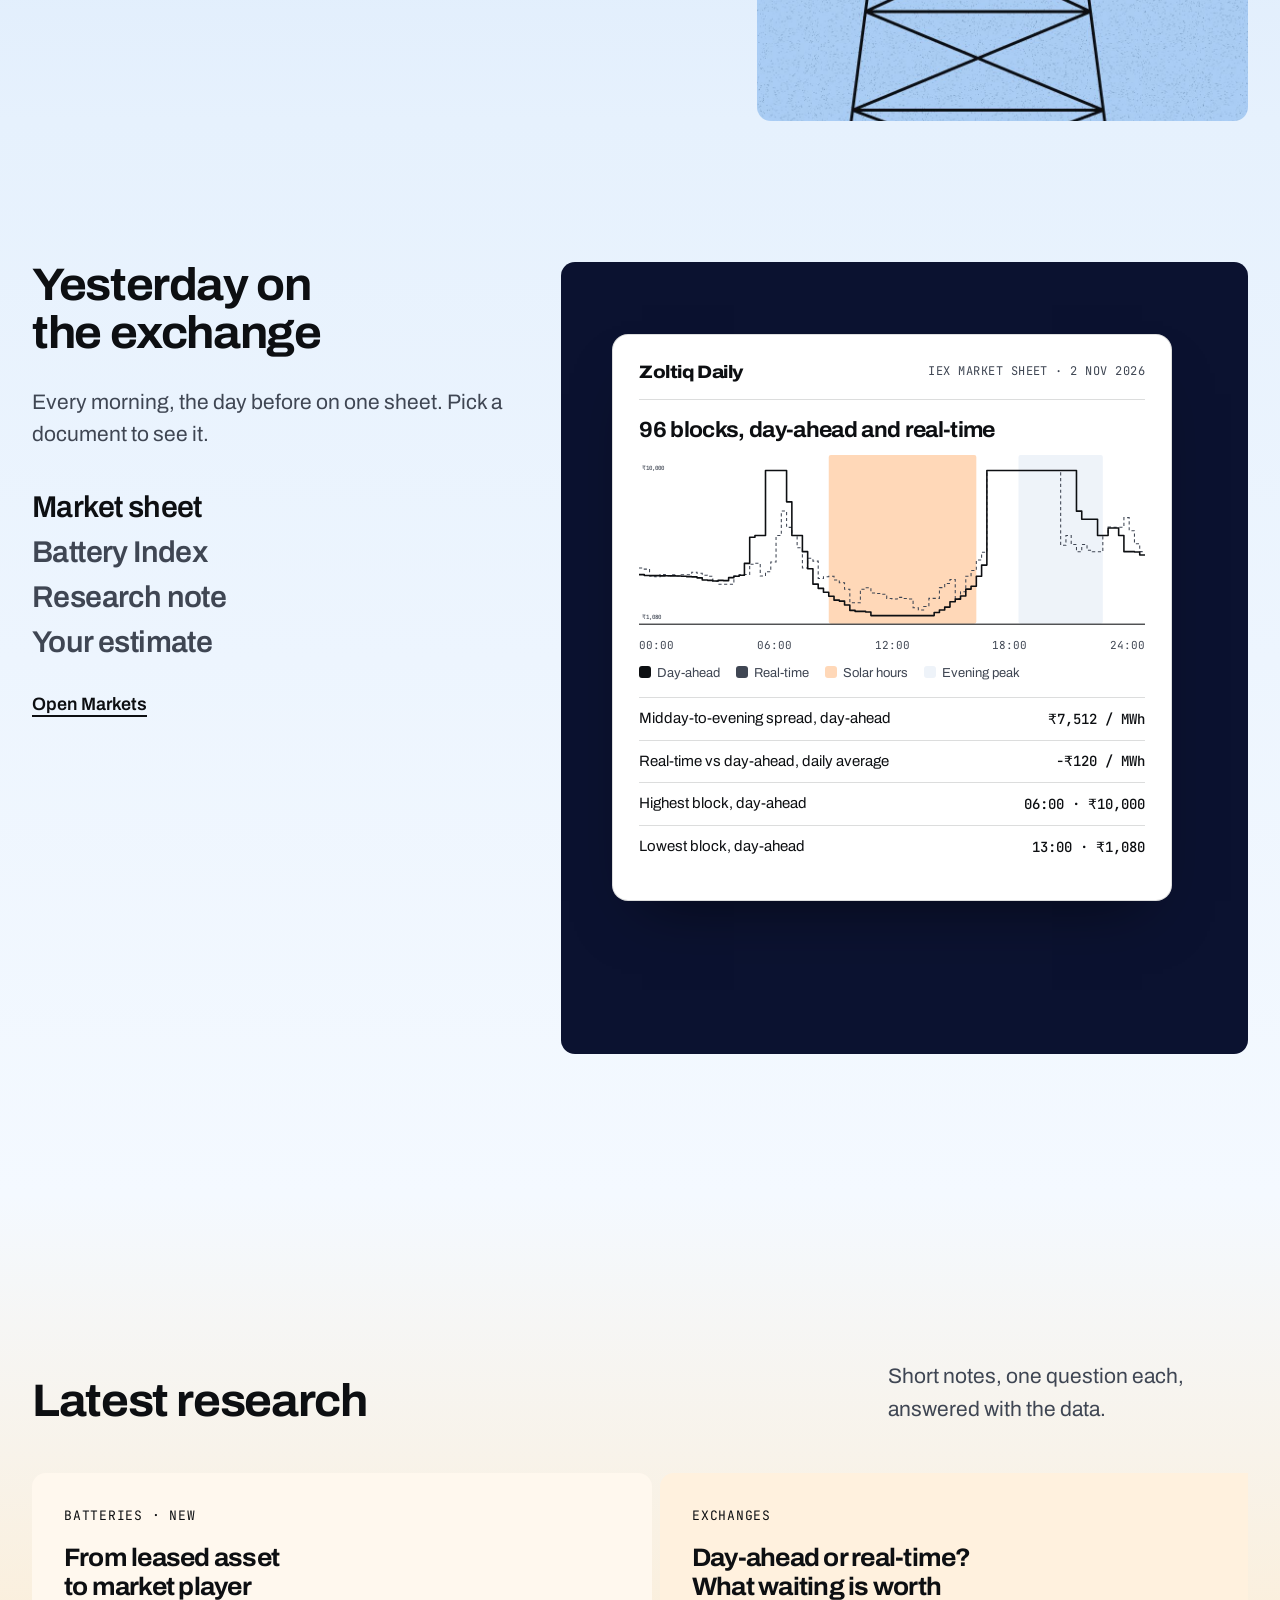
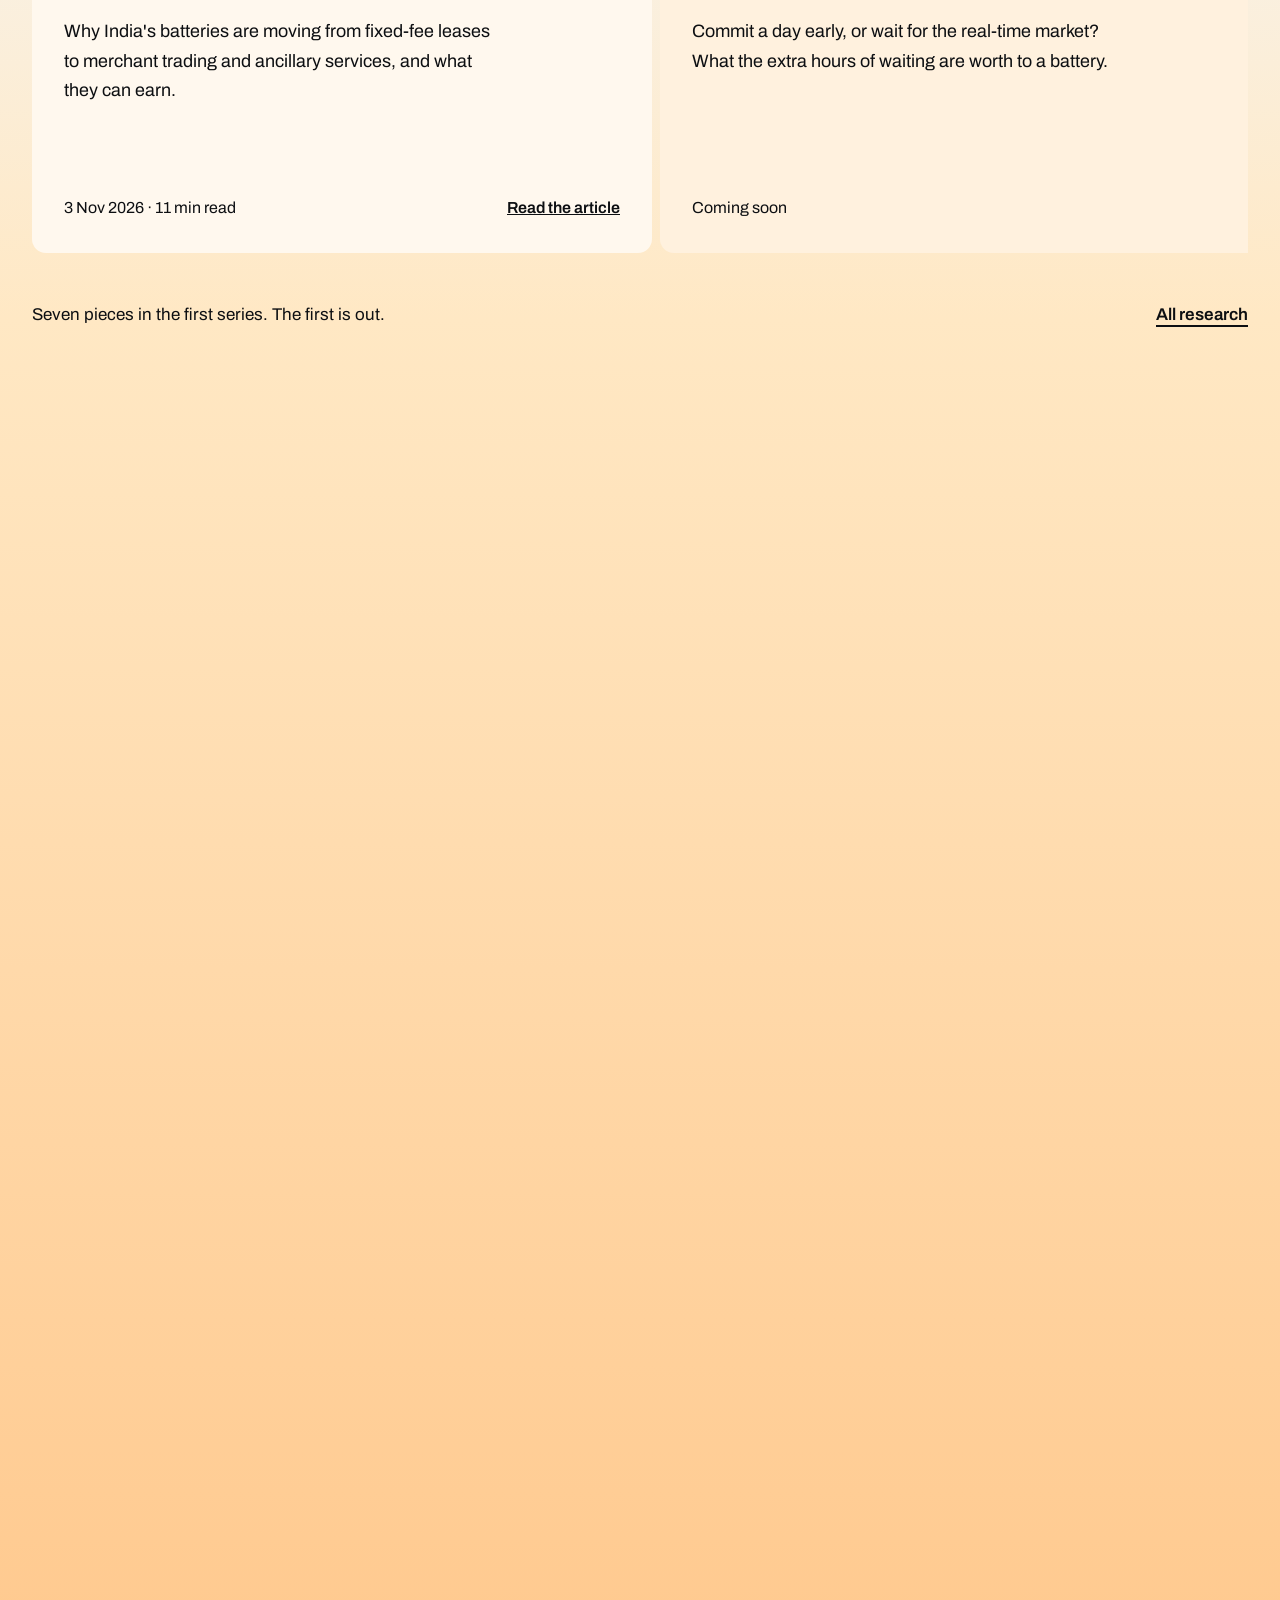
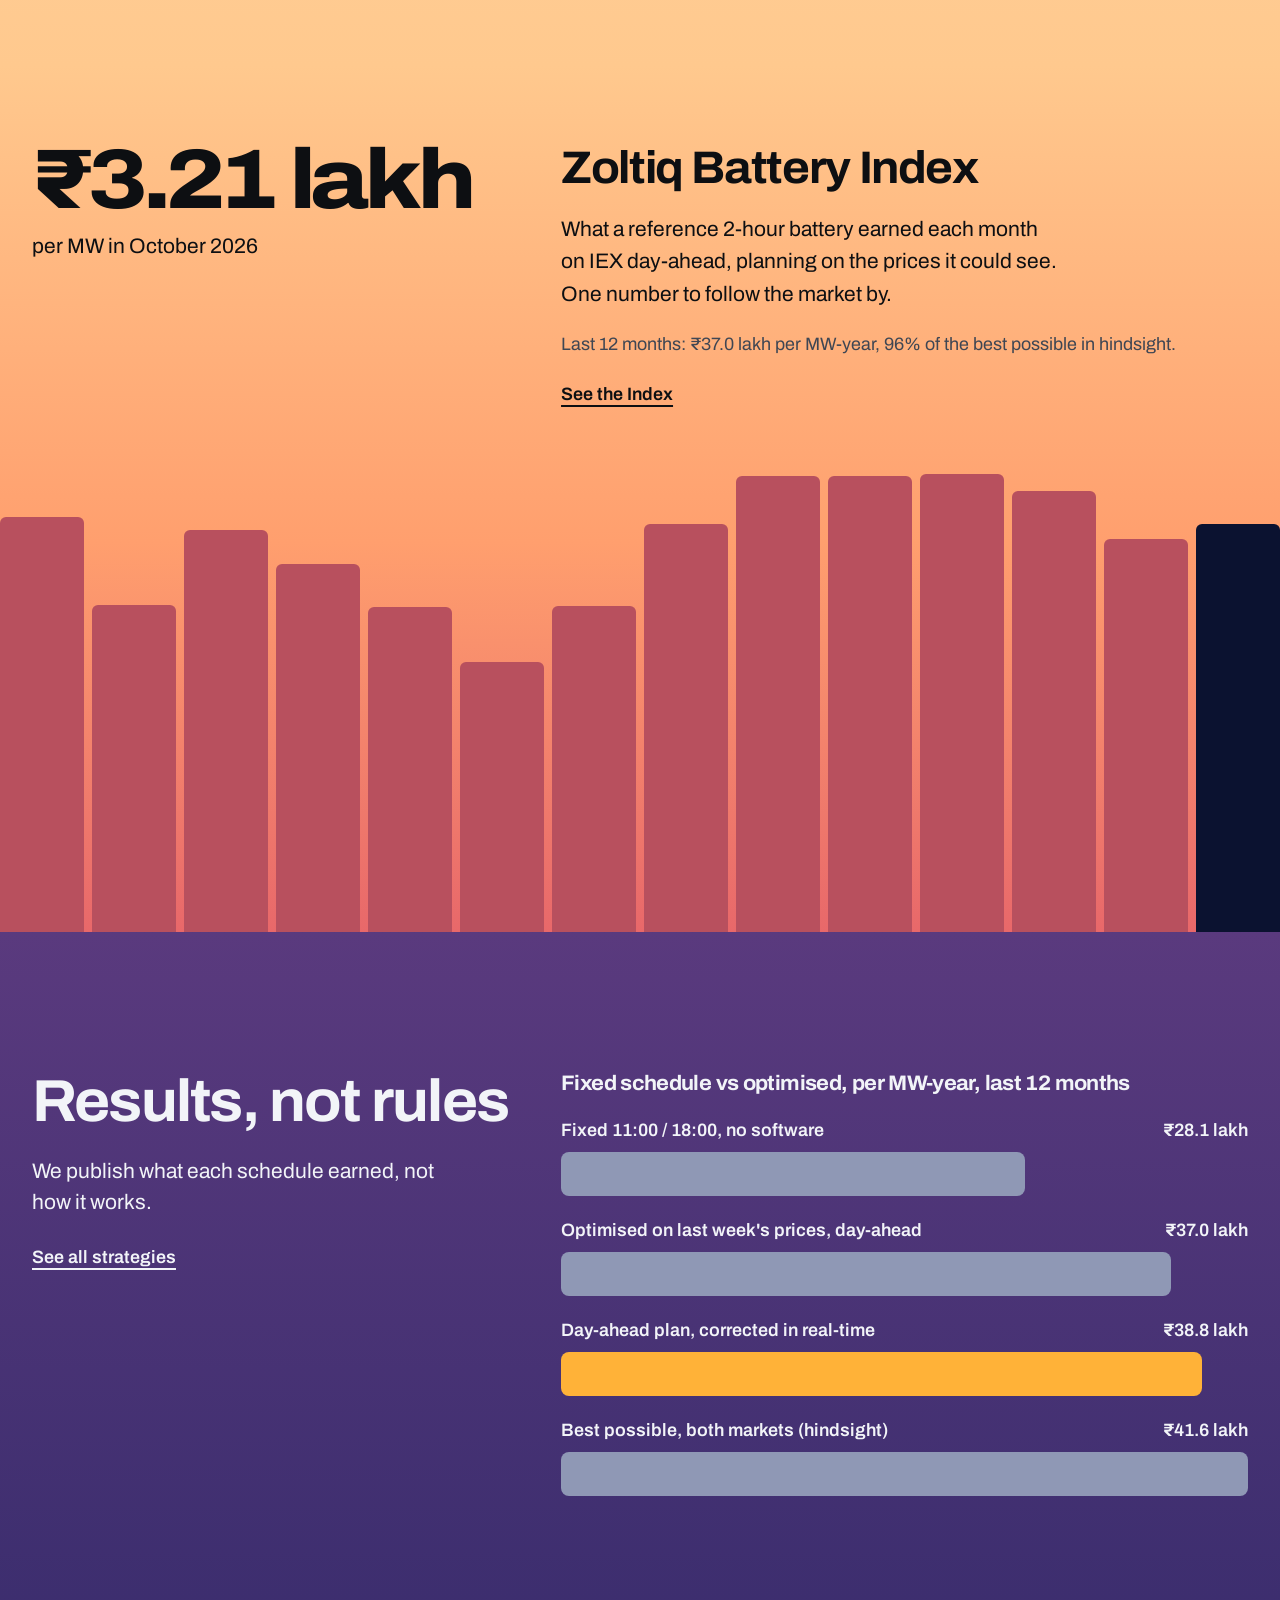
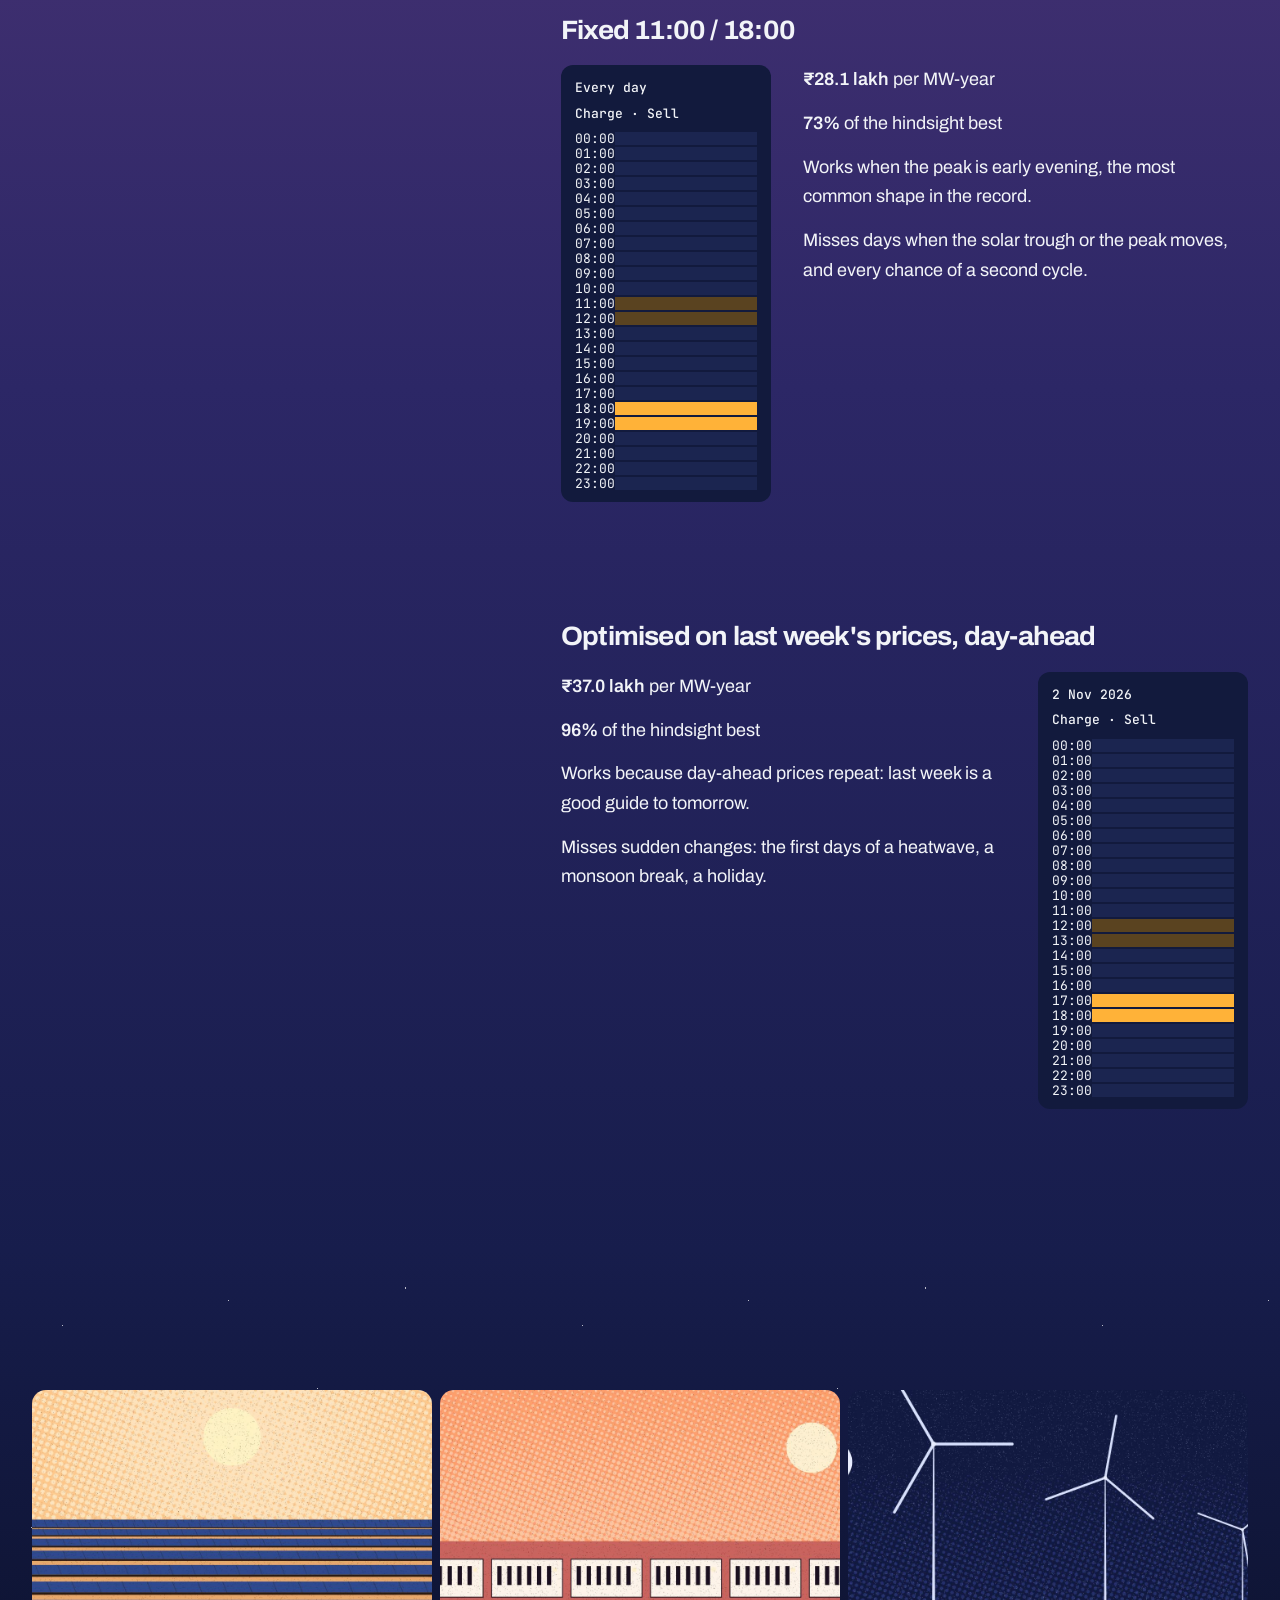
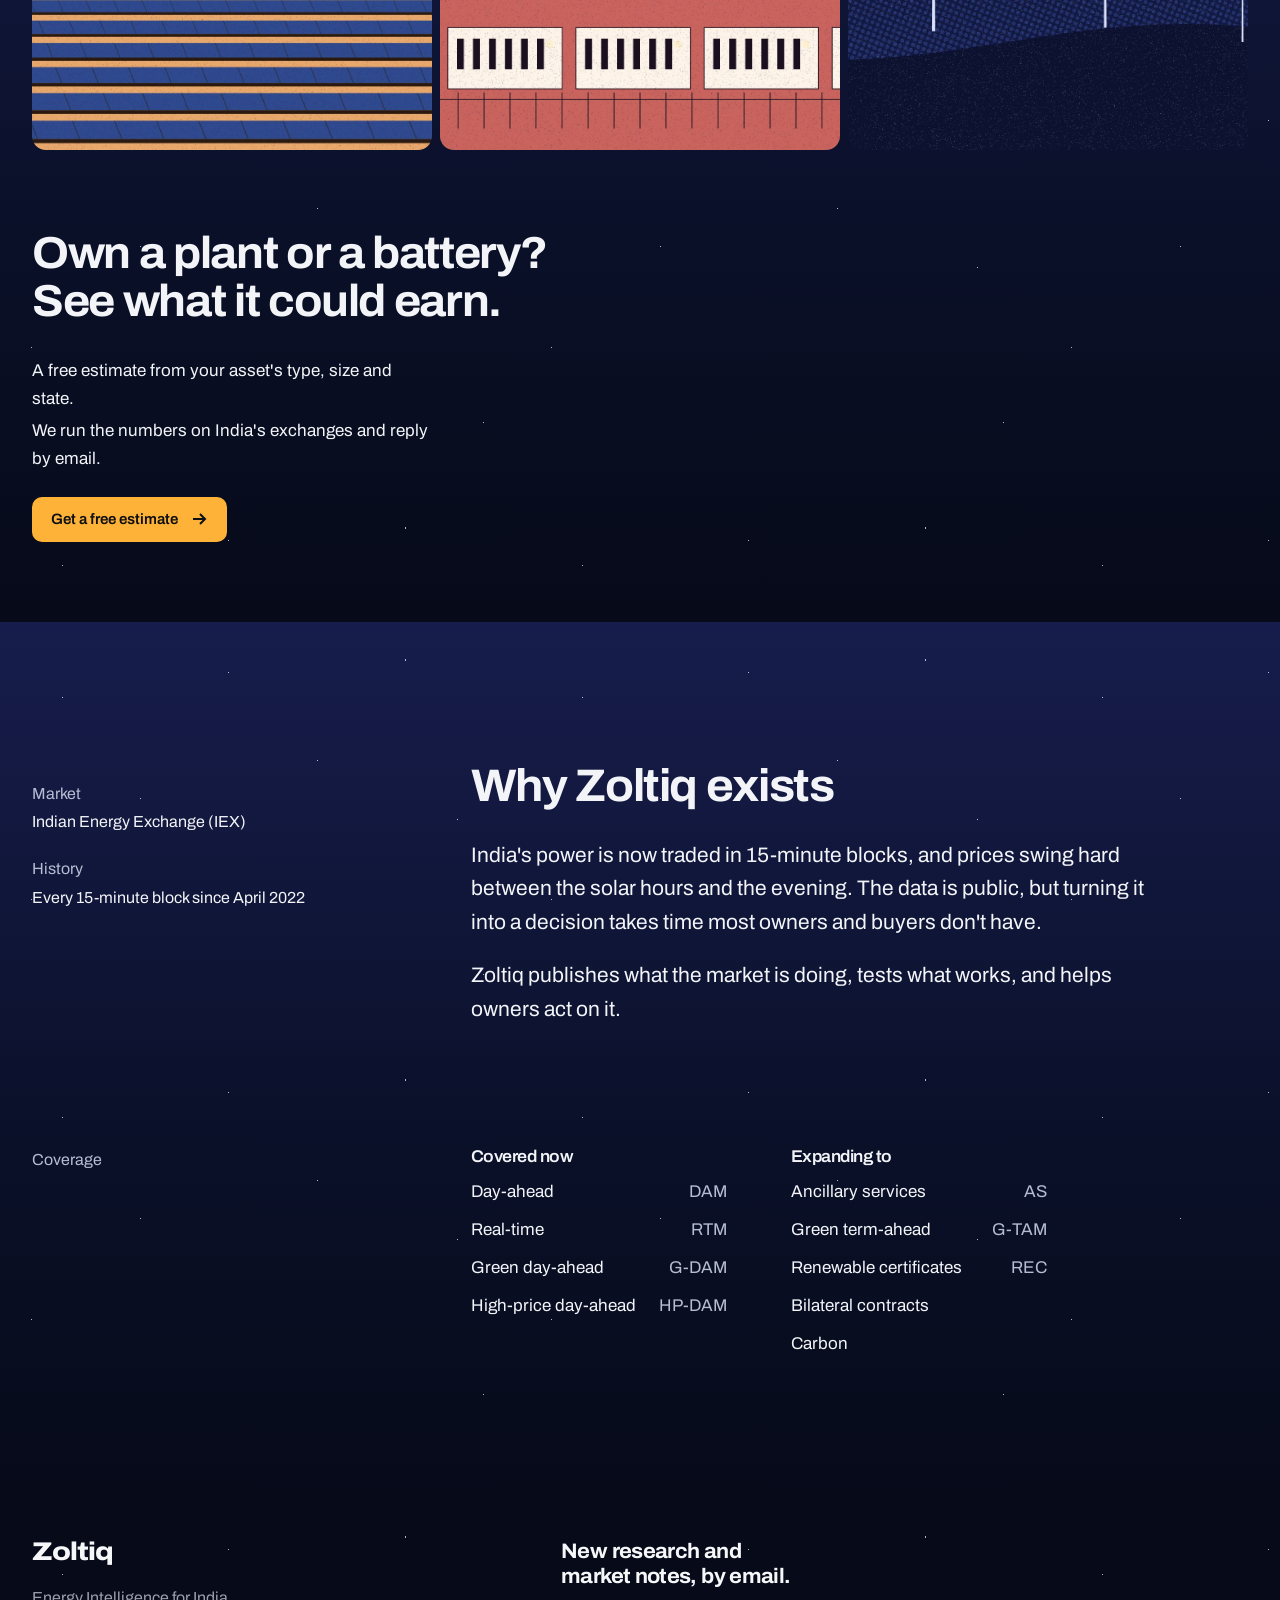
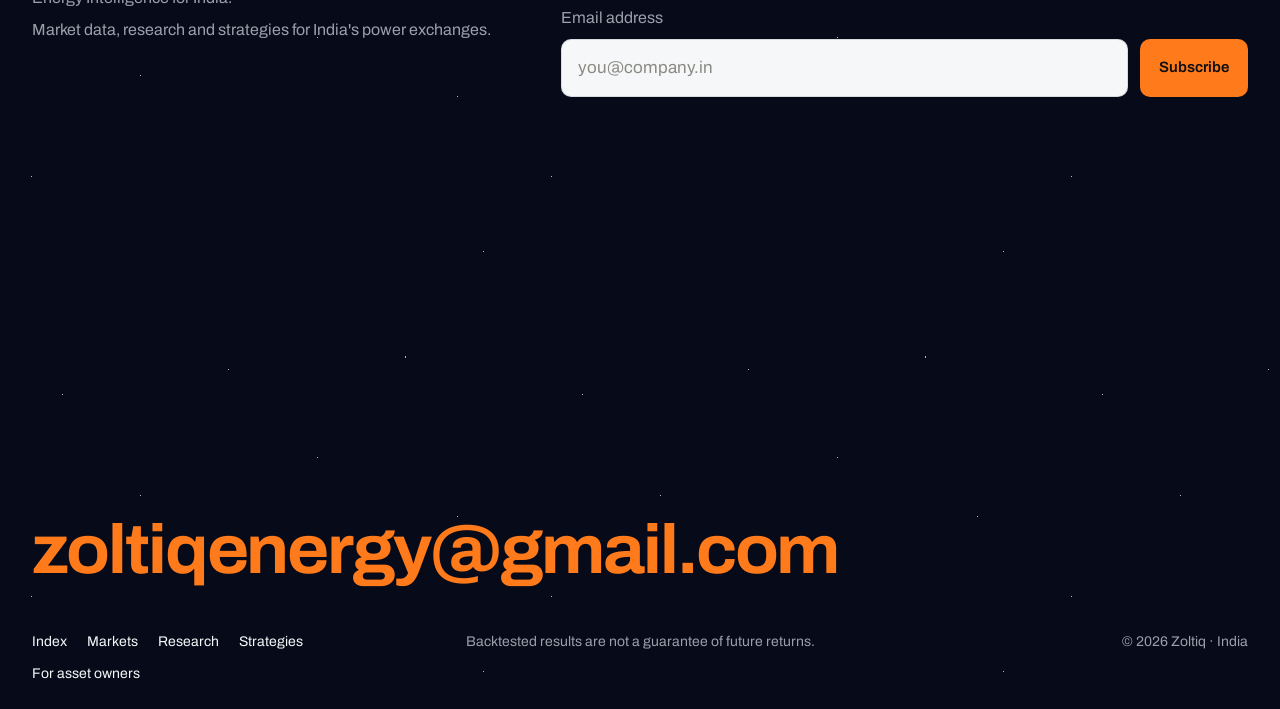
==== commit e1e288f5: "Redesign Strategies page: answer-first result, simpler chart, schedule comparison list Co-Authored-B" ====
--- a/index.html
+++ b/index.html
@@ -11,7 +11,7 @@
 <link rel="preconnect" href="https://fonts.googleapis.com">
 <link rel="preconnect" href="https://fonts.gstatic.com" crossorigin>
 <link rel="stylesheet" href="https://fonts.googleapis.com/css2?family=Archivo:wdth,wght@100..125,400..800&family=JetBrains+Mono:wght@400;500&display=swap">
-<link rel="stylesheet" href="assets/css/site.css?v=11">
+<link rel="stylesheet" href="assets/css/site.css?v=12">
 <style>
 /* ================= Home ================= */
 
@@ -643,9 +643,9 @@
   </div>
 </footer>
 
-<script src="assets/js/site.js?v=11"></script>
-<script src="assets/js/charts.js?v=11"></script>
-<script src="assets/js/home.js?v=11"></script>
-<script src="assets/js/hero.js?v=11"></script>
+<script src="assets/js/site.js?v=12"></script>
+<script src="assets/js/charts.js?v=12"></script>
+<script src="assets/js/home.js?v=12"></script>
+<script src="assets/js/hero.js?v=12"></script>
 </body>
 </html>
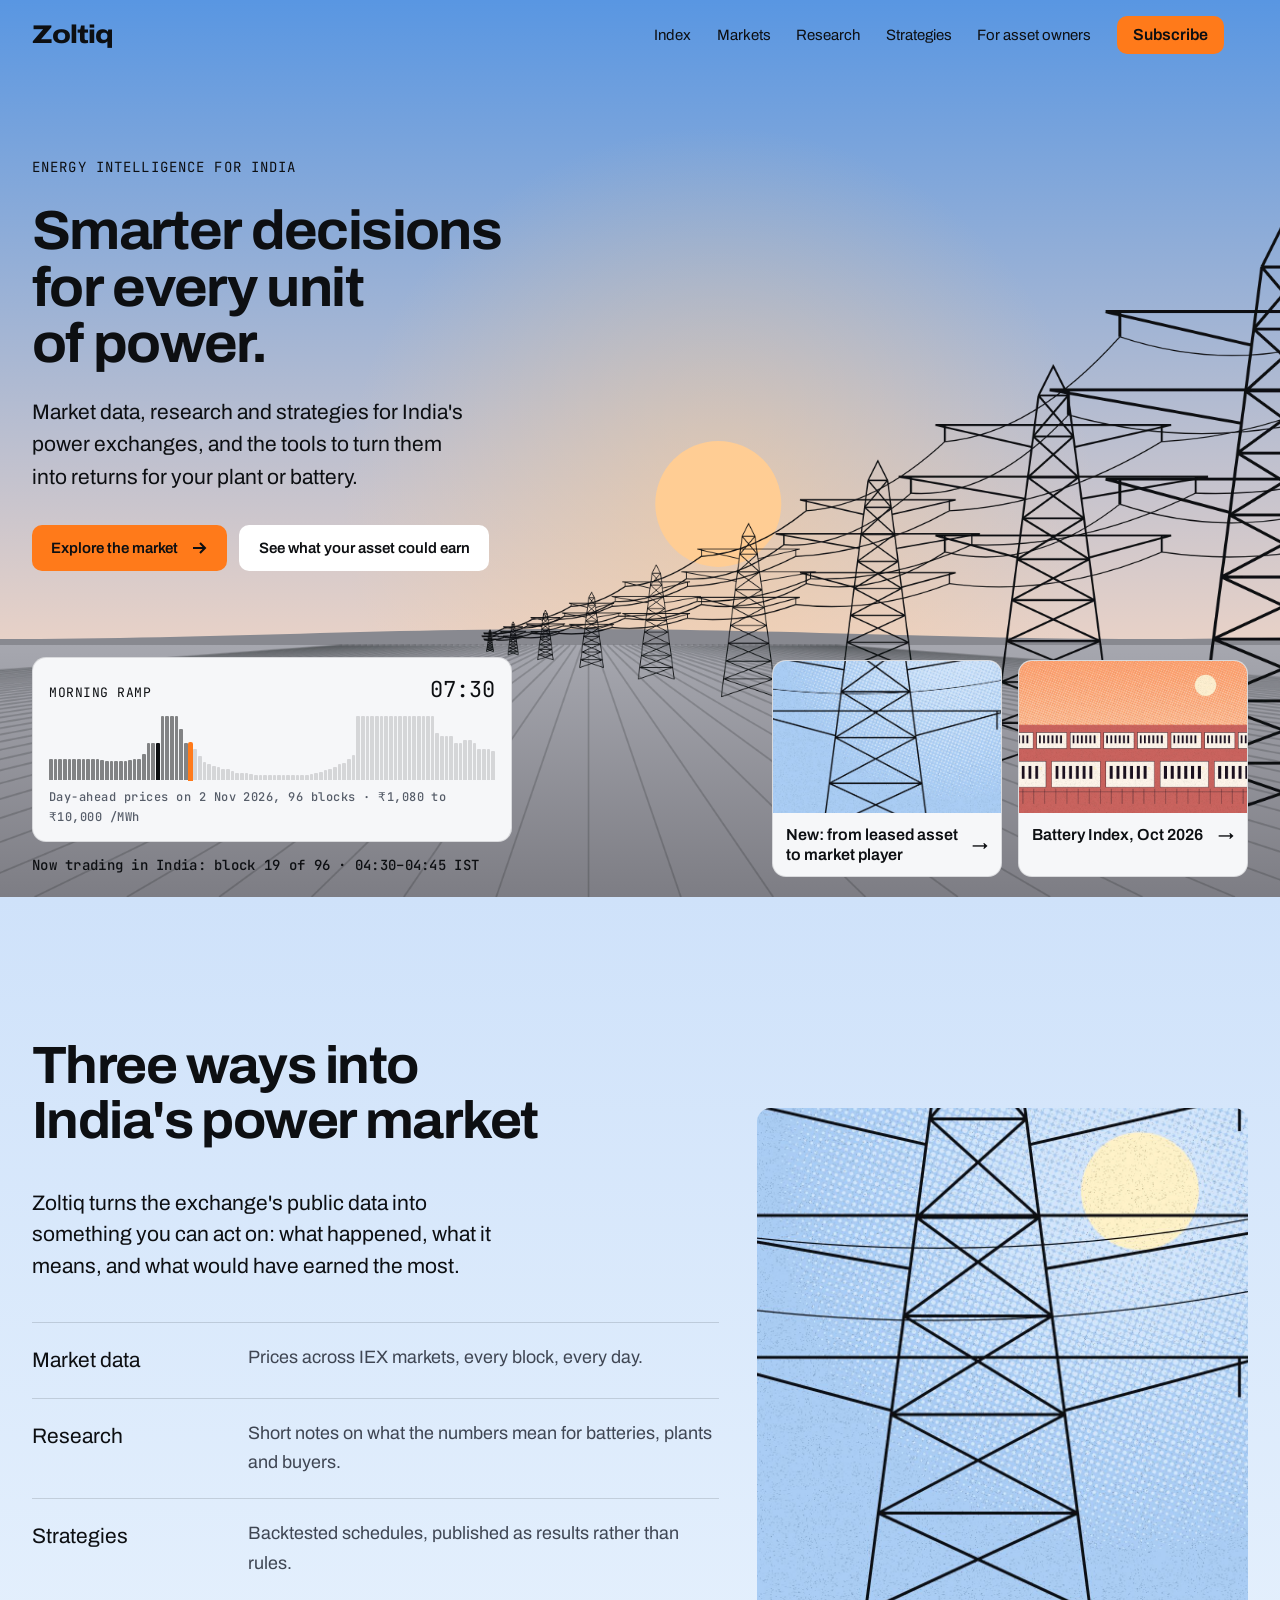
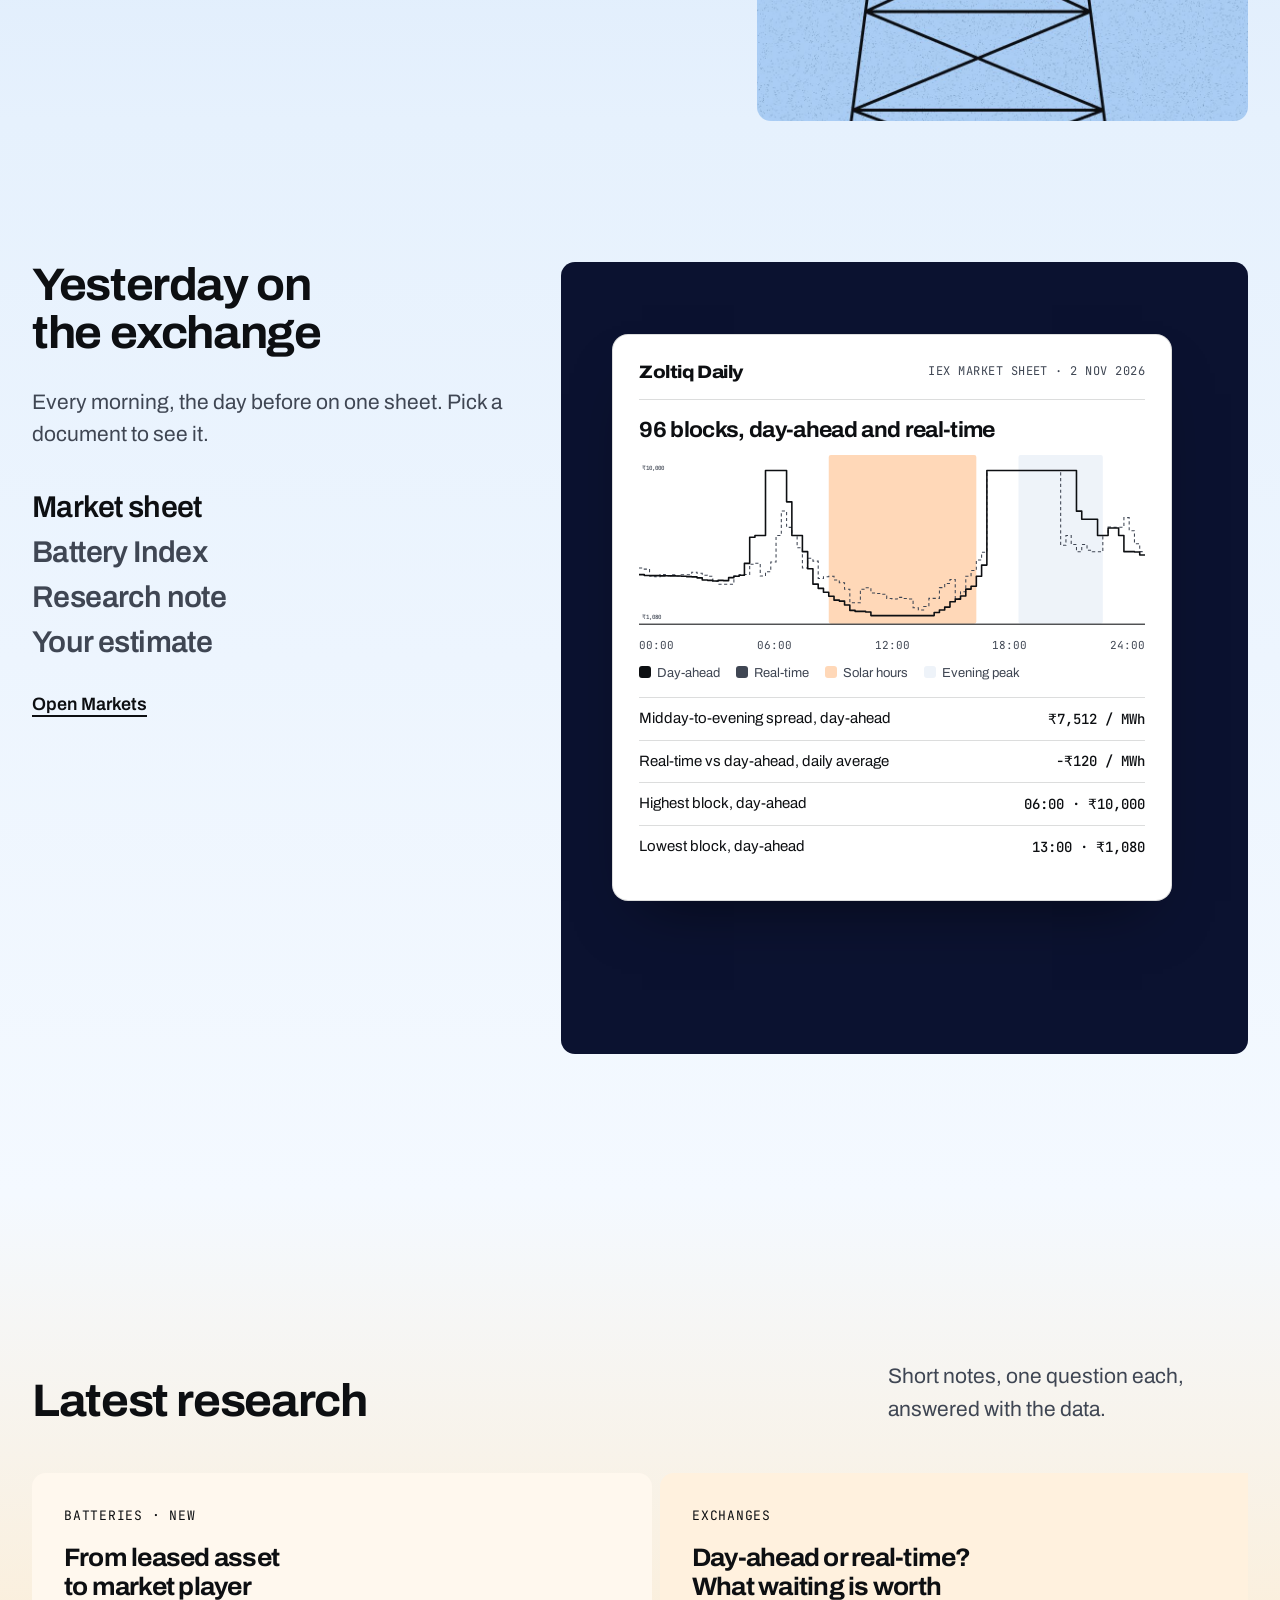
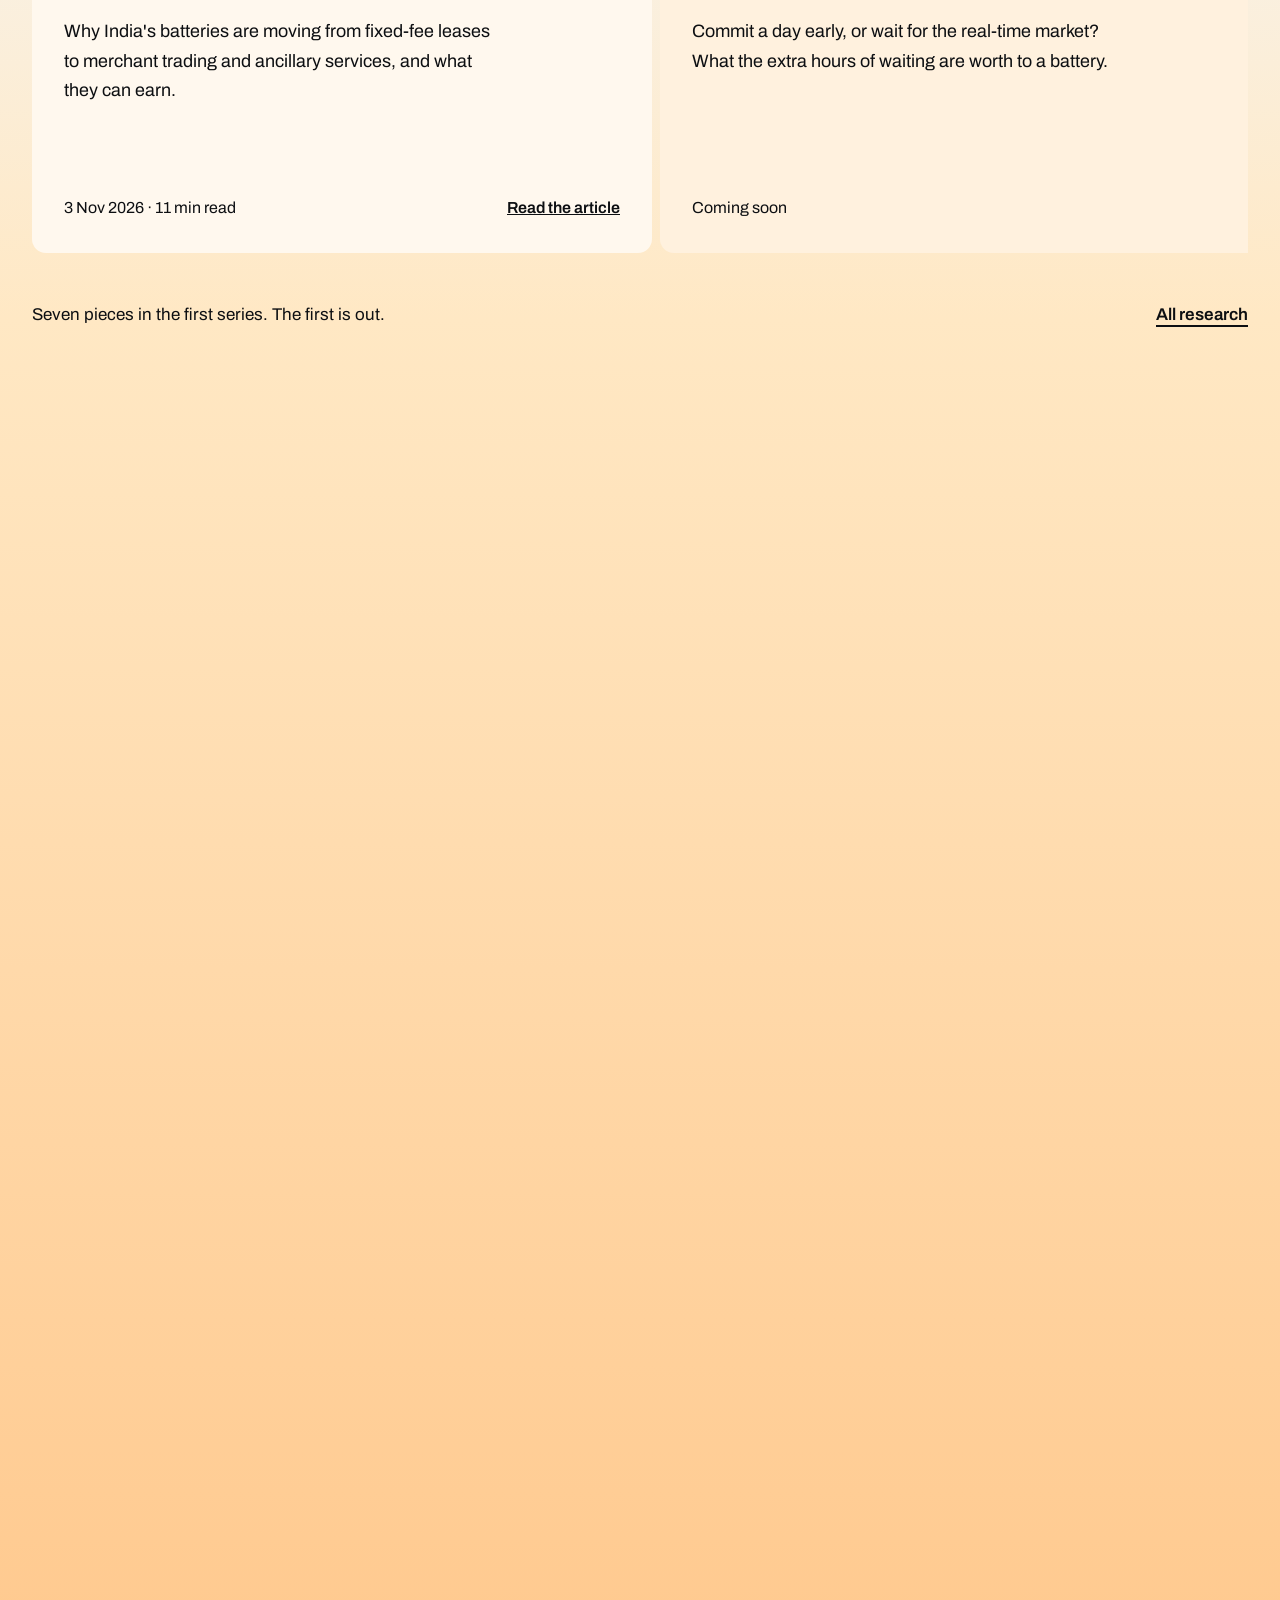
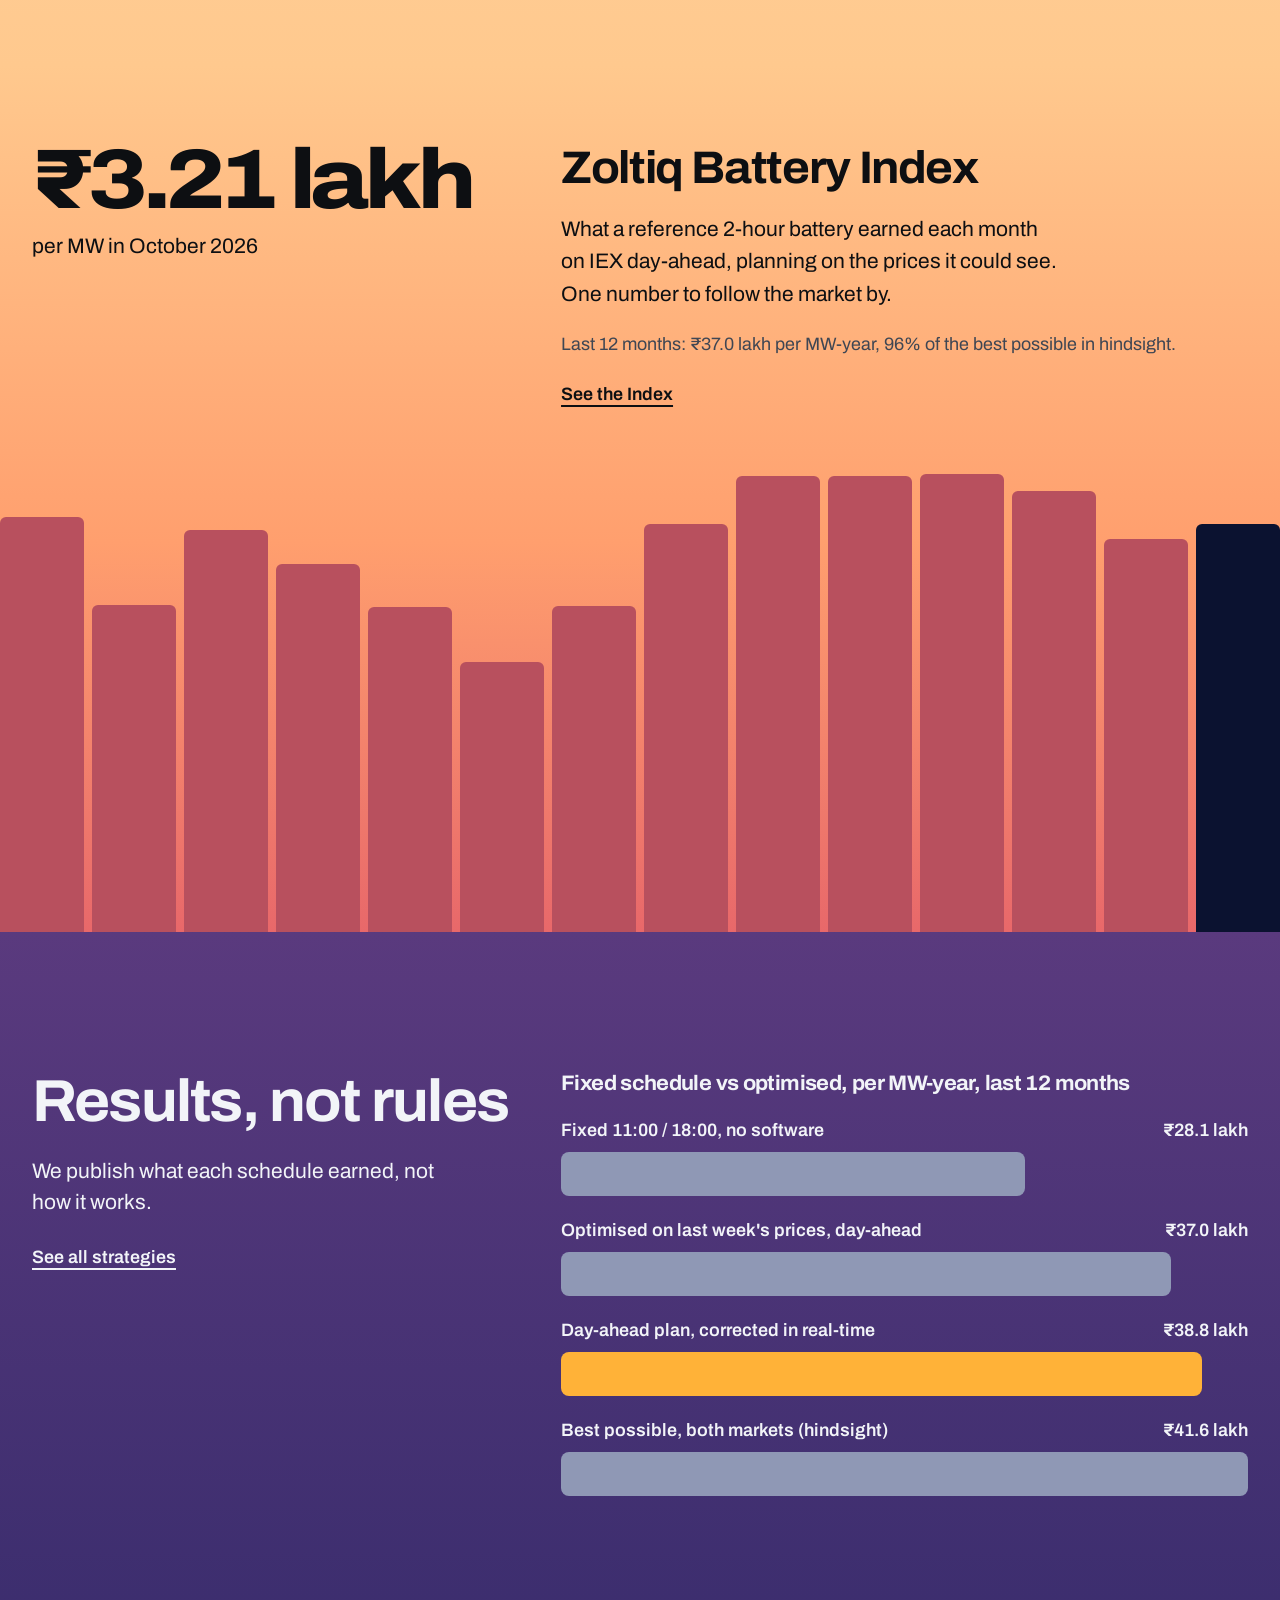
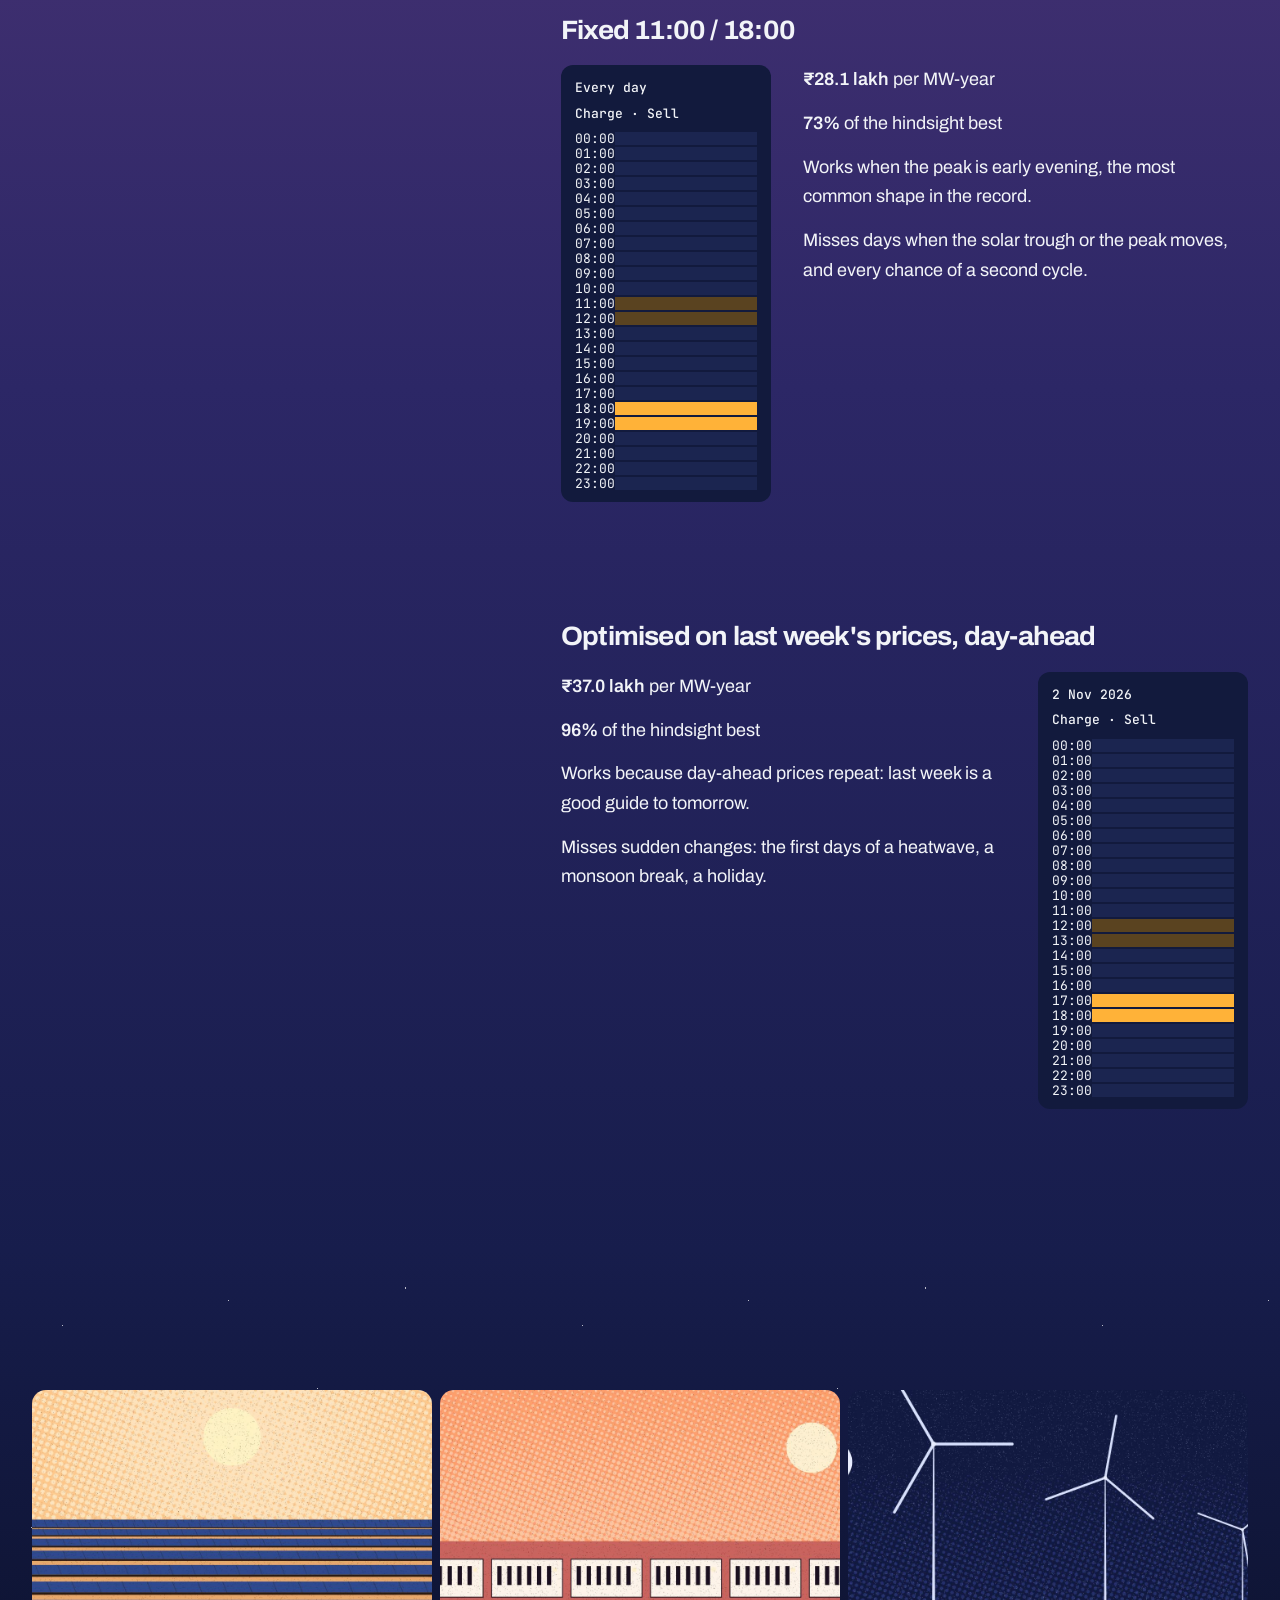
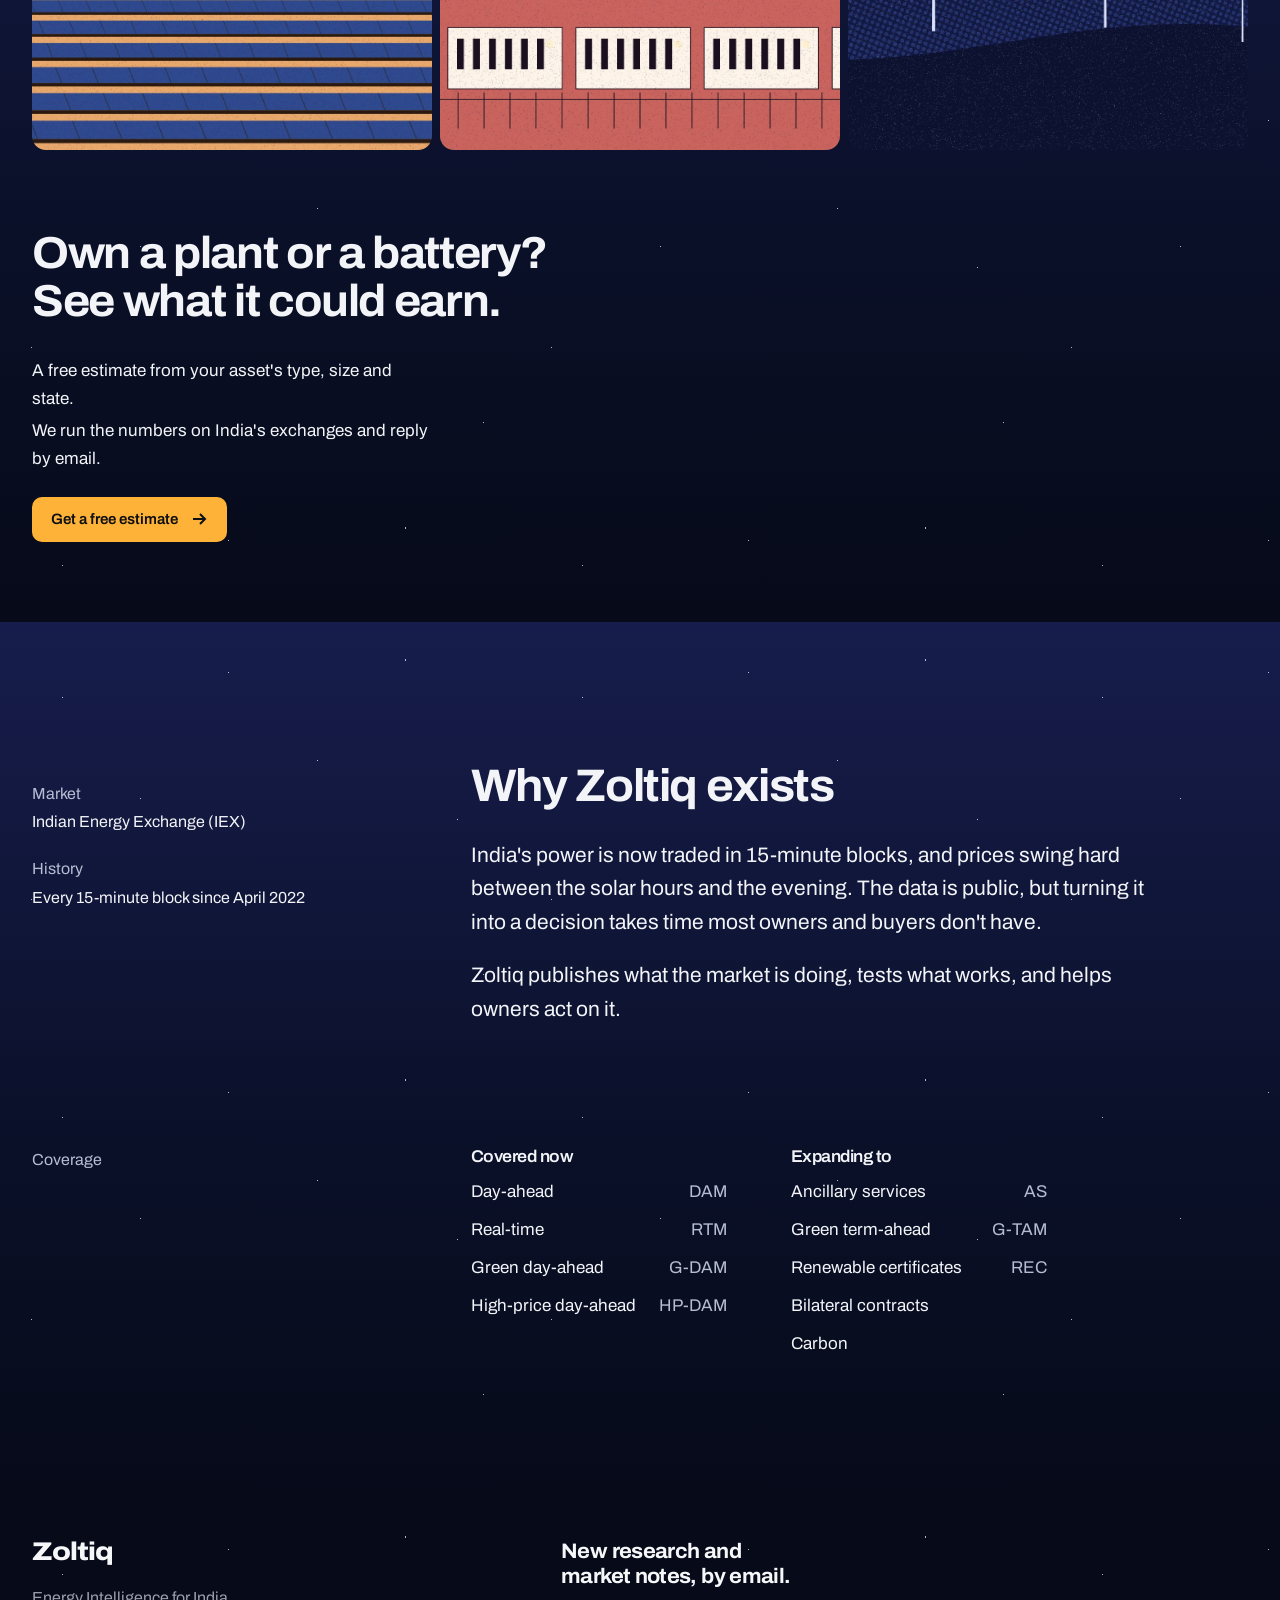
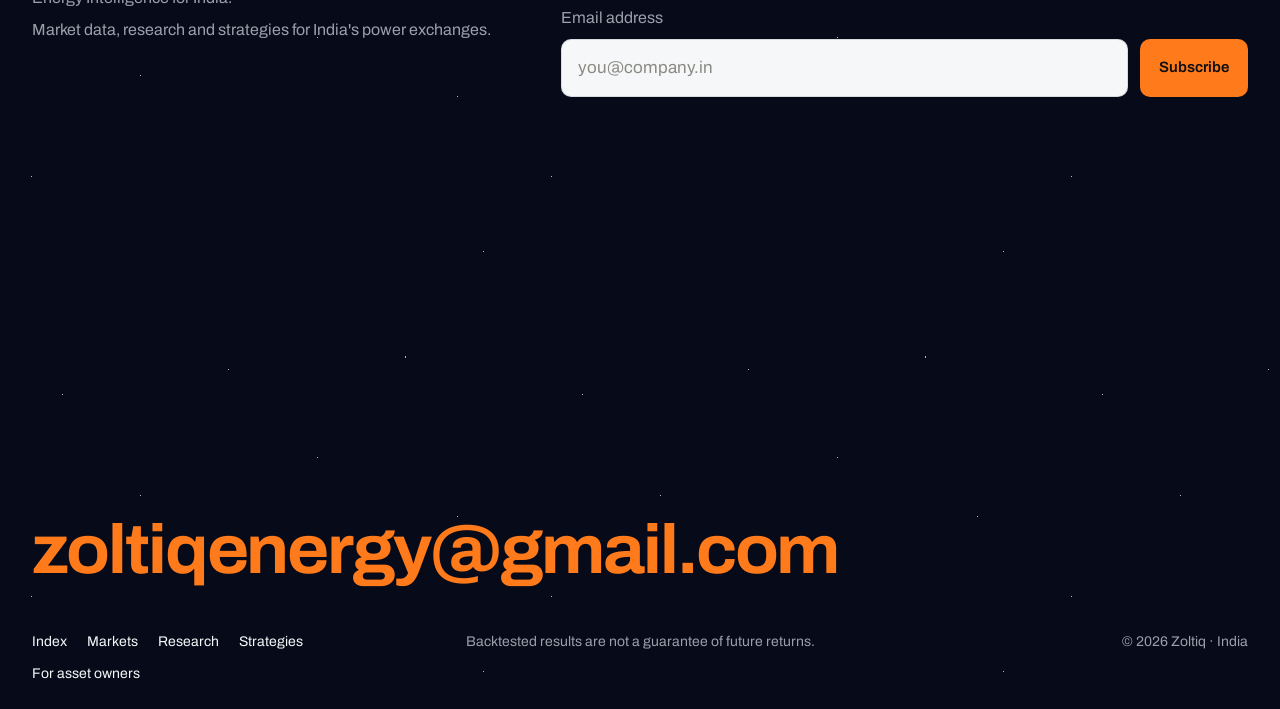
==== commit f6104b3b: "Strategies: calmer palette, light sky sections with one orange accent Co-Authored-By: Claude Opus 5." ====
--- a/index.html
+++ b/index.html
@@ -11,7 +11,7 @@
 <link rel="preconnect" href="https://fonts.googleapis.com">
 <link rel="preconnect" href="https://fonts.gstatic.com" crossorigin>
 <link rel="stylesheet" href="https://fonts.googleapis.com/css2?family=Archivo:wdth,wght@100..125,400..800&family=JetBrains+Mono:wght@400;500&display=swap">
-<link rel="stylesheet" href="assets/css/site.css?v=12">
+<link rel="stylesheet" href="assets/css/site.css?v=13">
 <style>
 /* ================= Home ================= */
 
@@ -643,9 +643,9 @@
   </div>
 </footer>
 
-<script src="assets/js/site.js?v=12"></script>
-<script src="assets/js/charts.js?v=12"></script>
-<script src="assets/js/home.js?v=12"></script>
-<script src="assets/js/hero.js?v=12"></script>
+<script src="assets/js/site.js?v=13"></script>
+<script src="assets/js/charts.js?v=13"></script>
+<script src="assets/js/home.js?v=13"></script>
+<script src="assets/js/hero.js?v=13"></script>
 </body>
 </html>
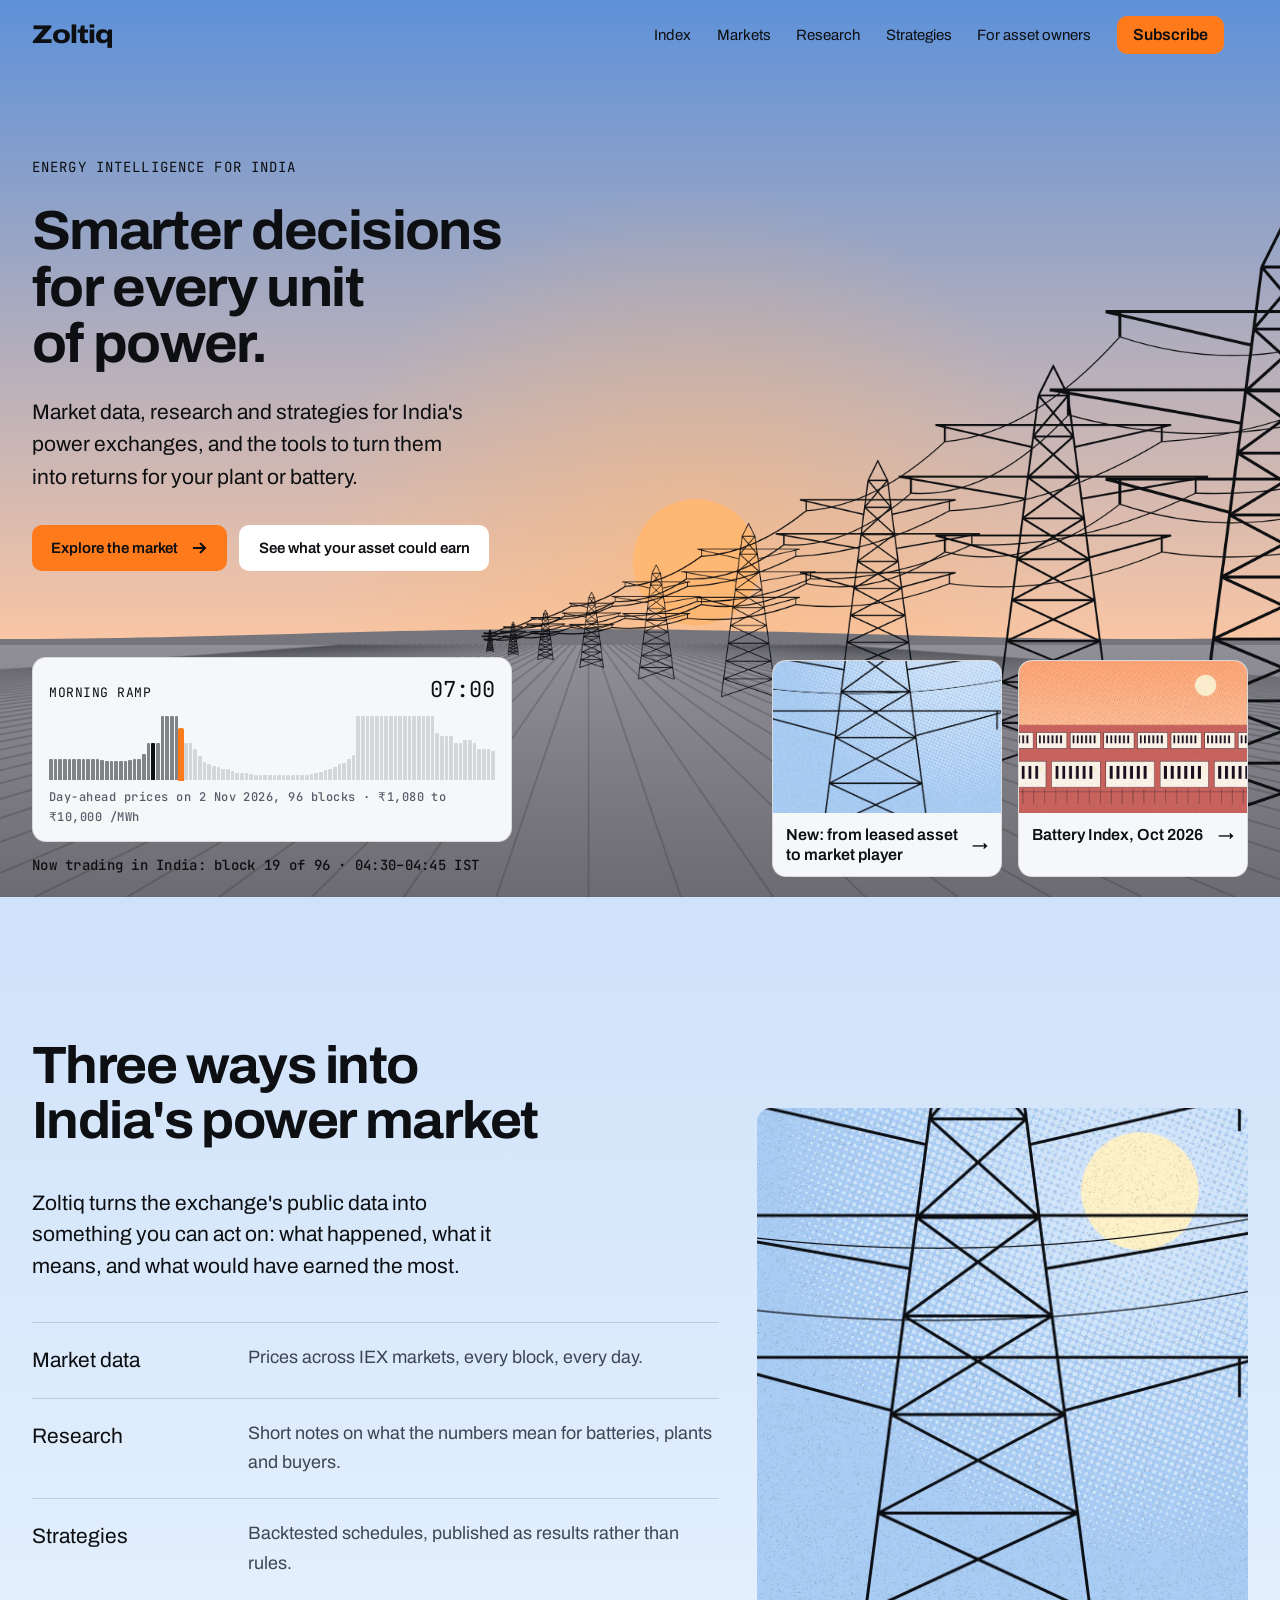
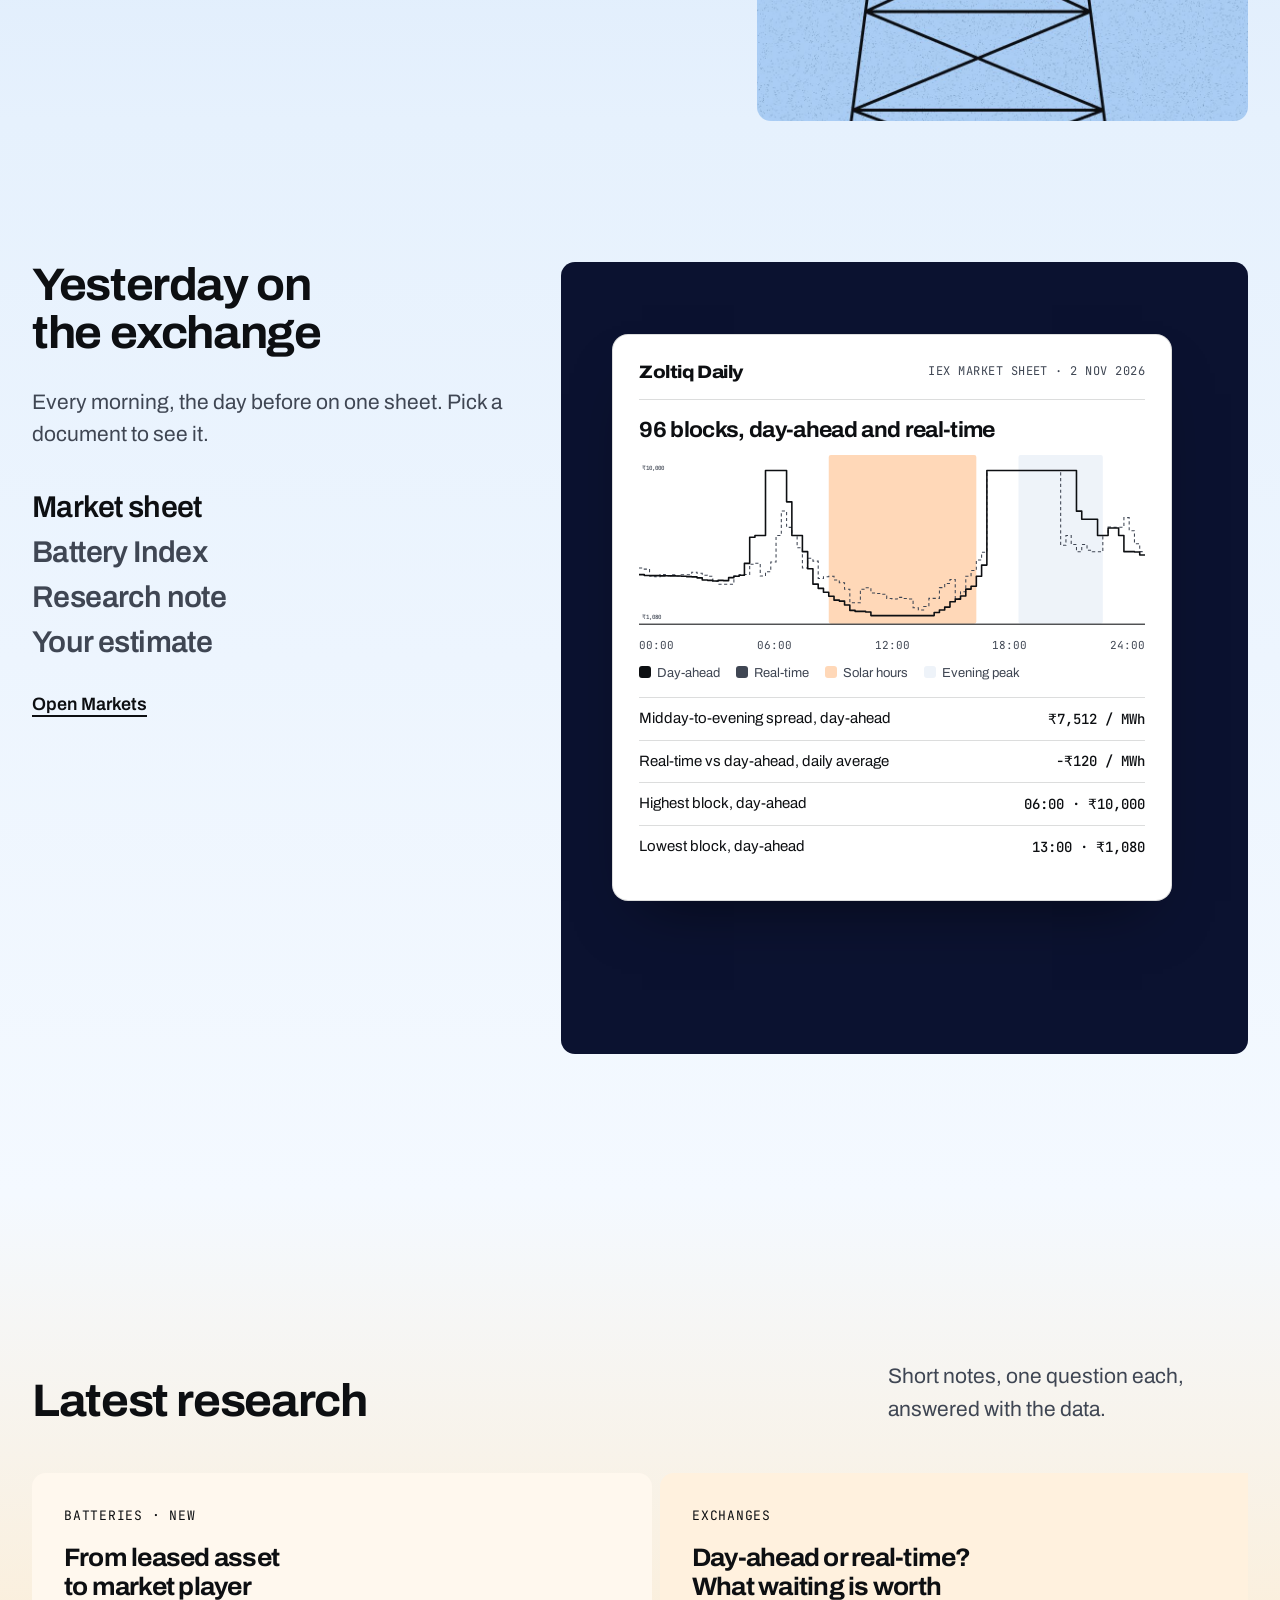
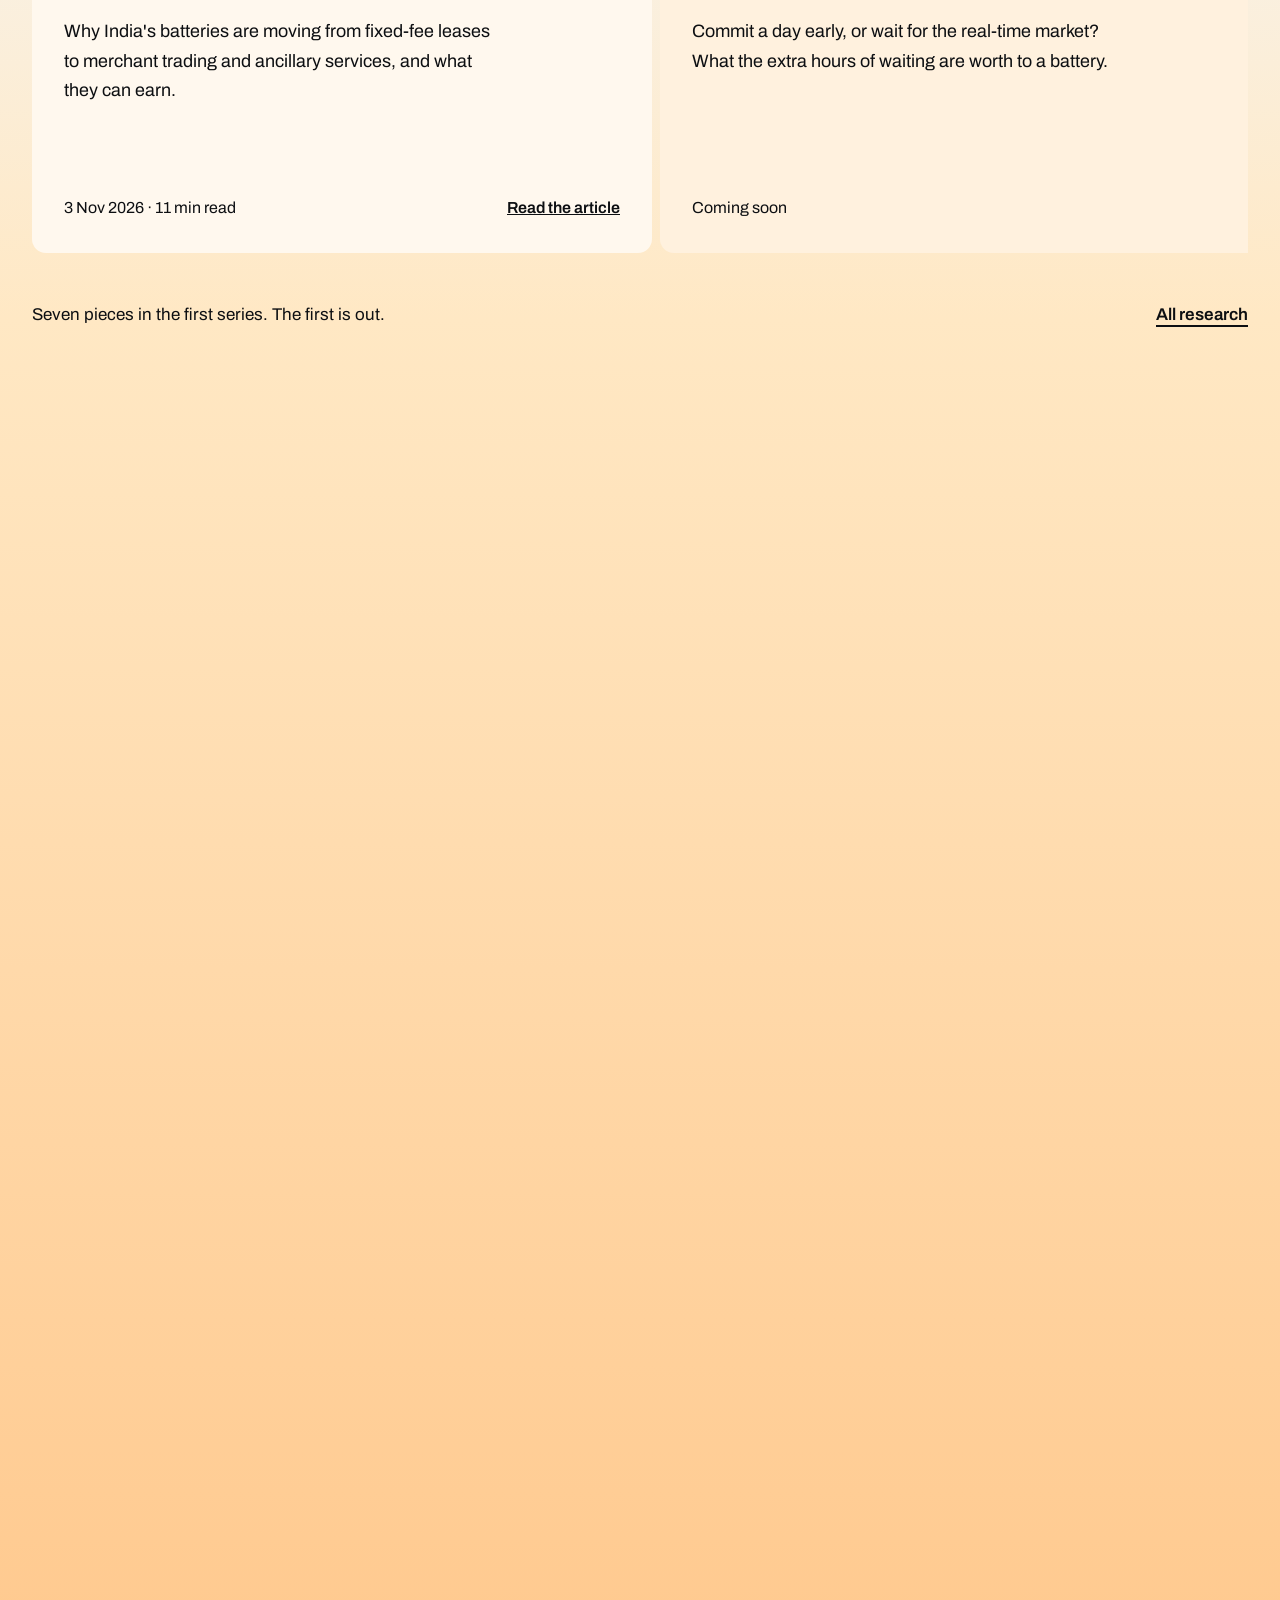
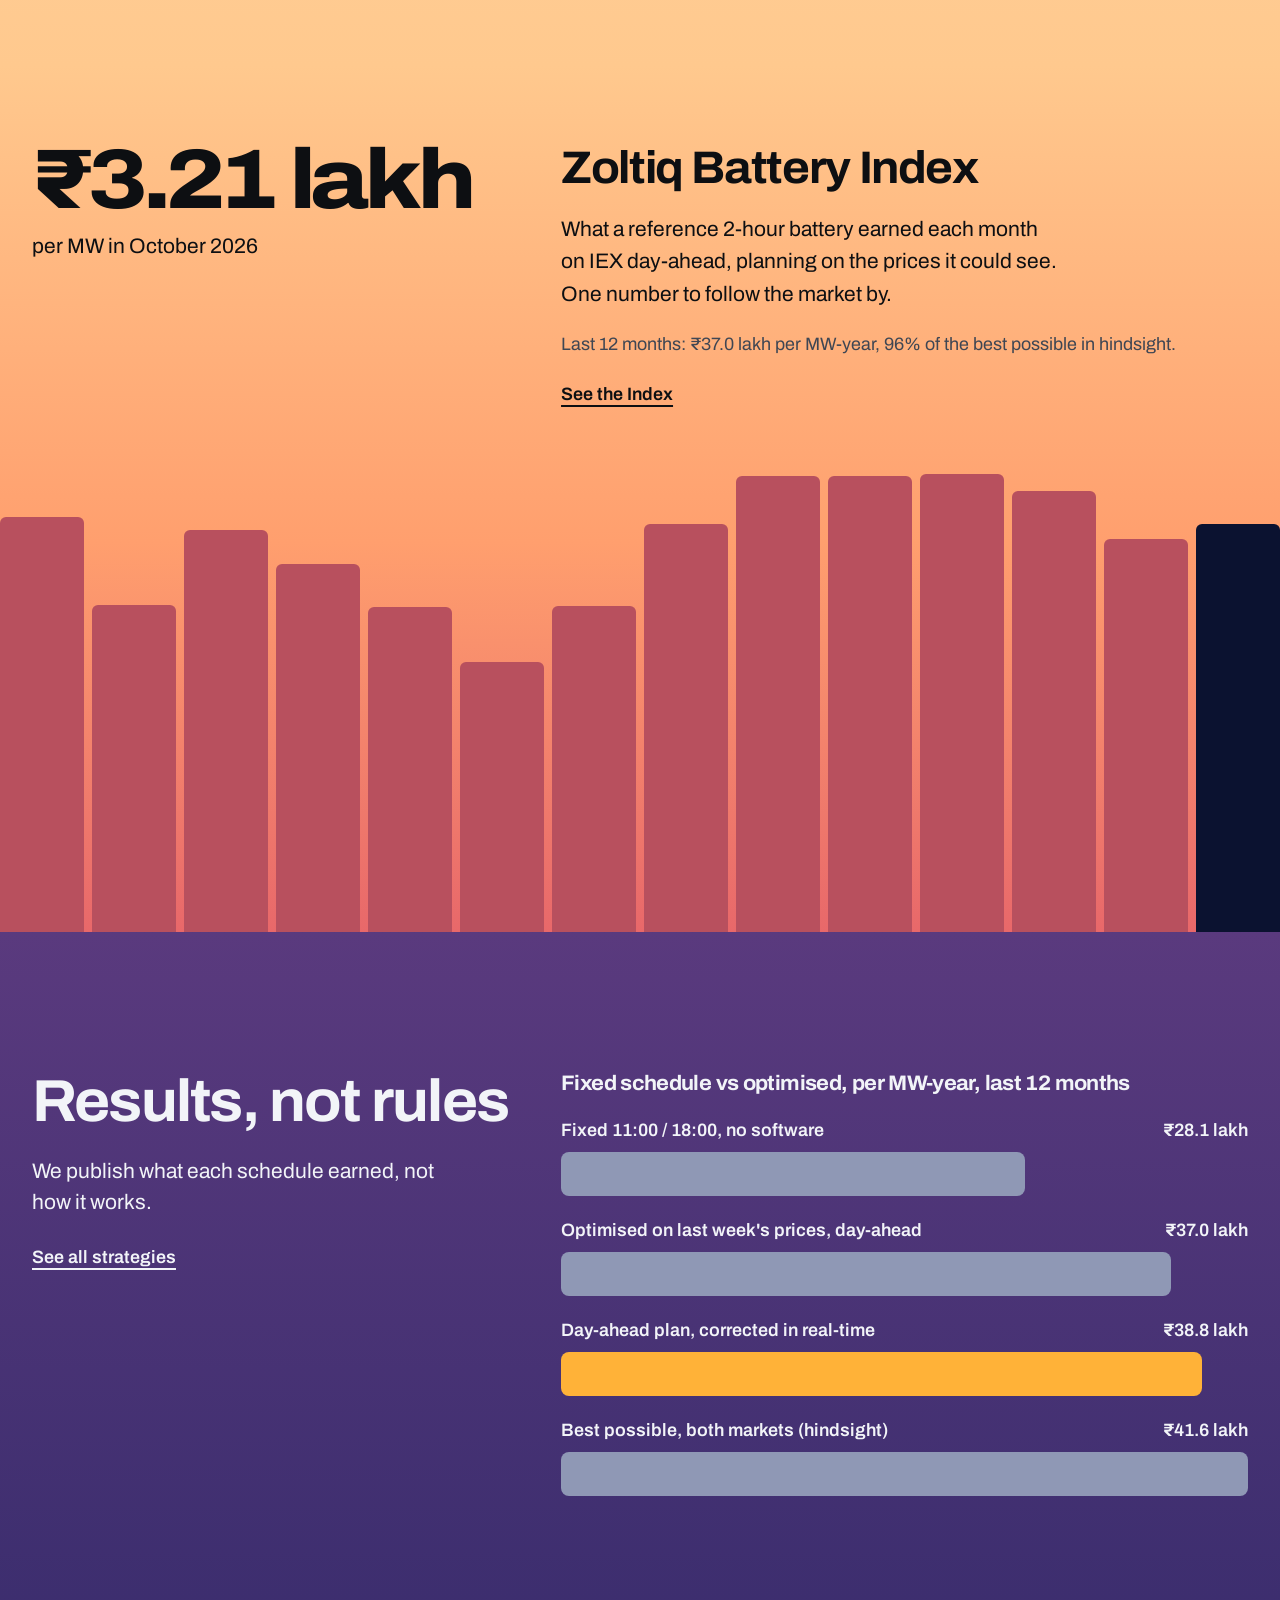
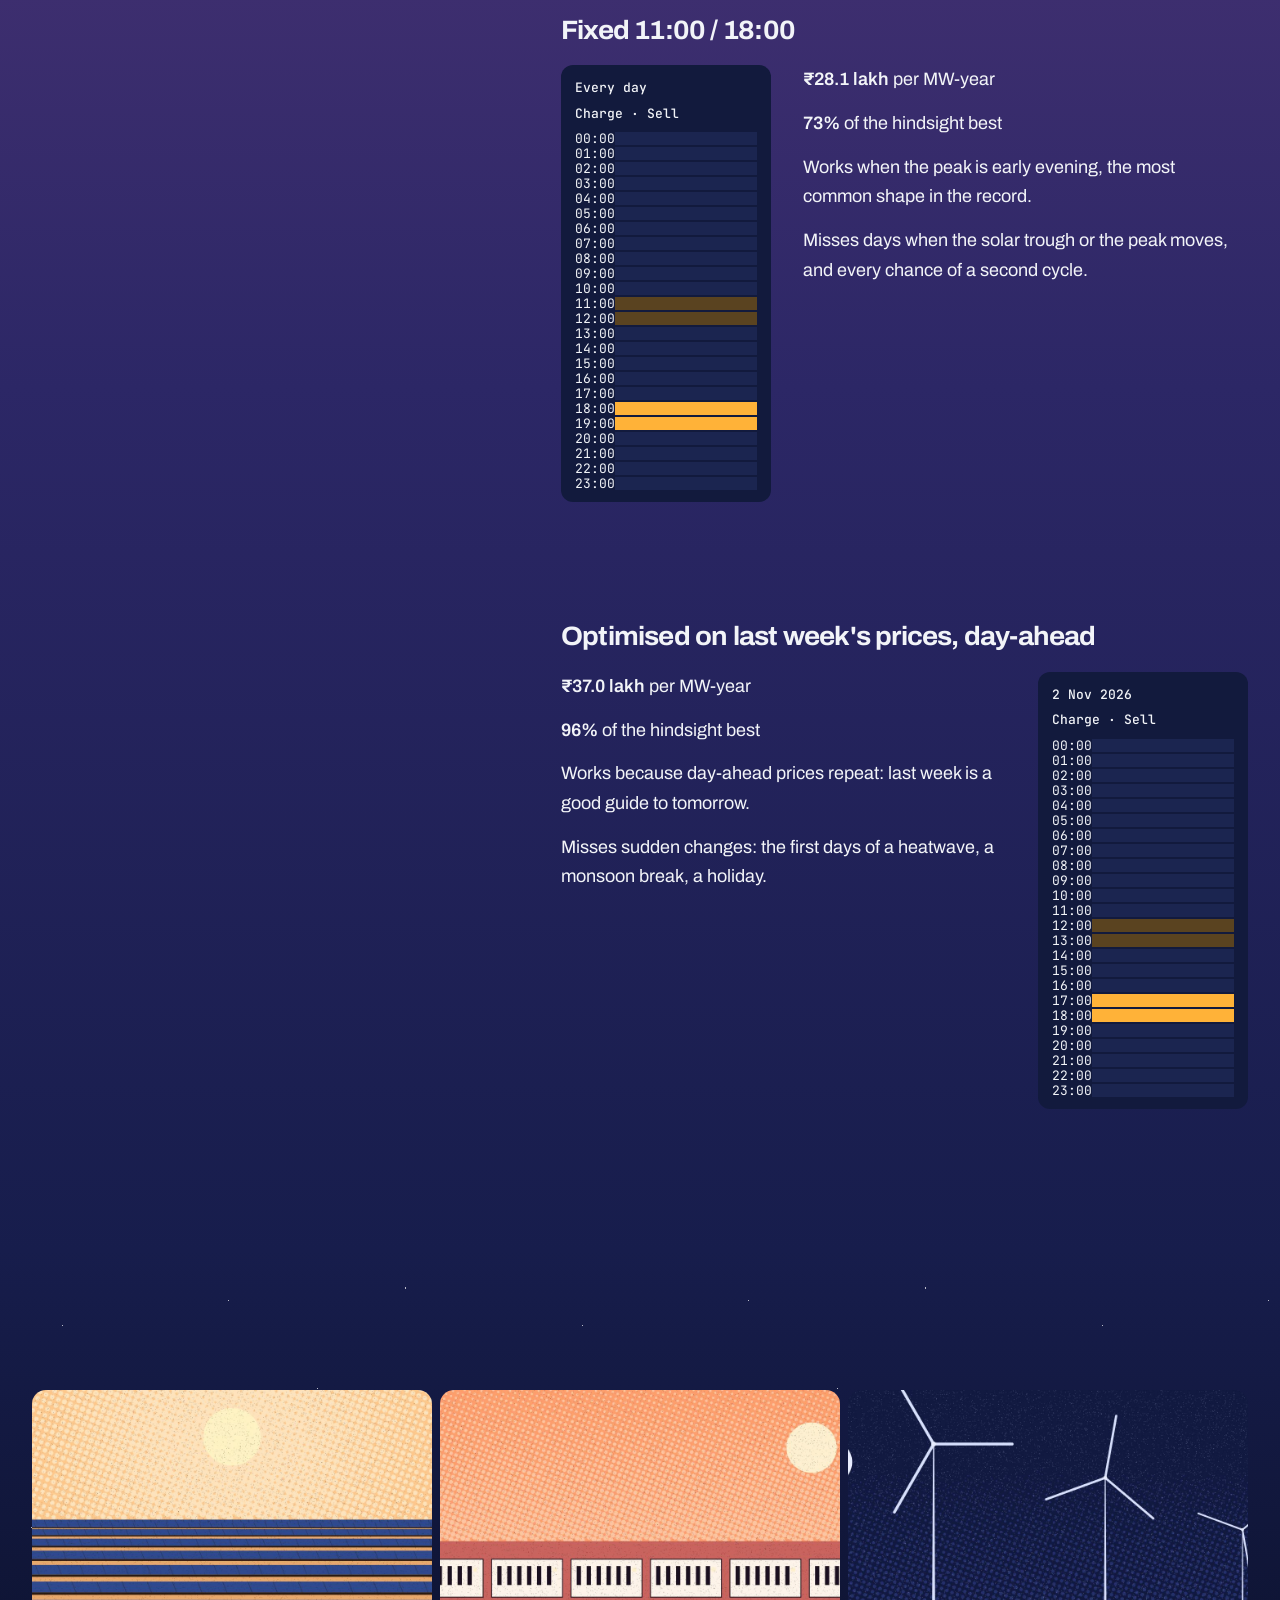
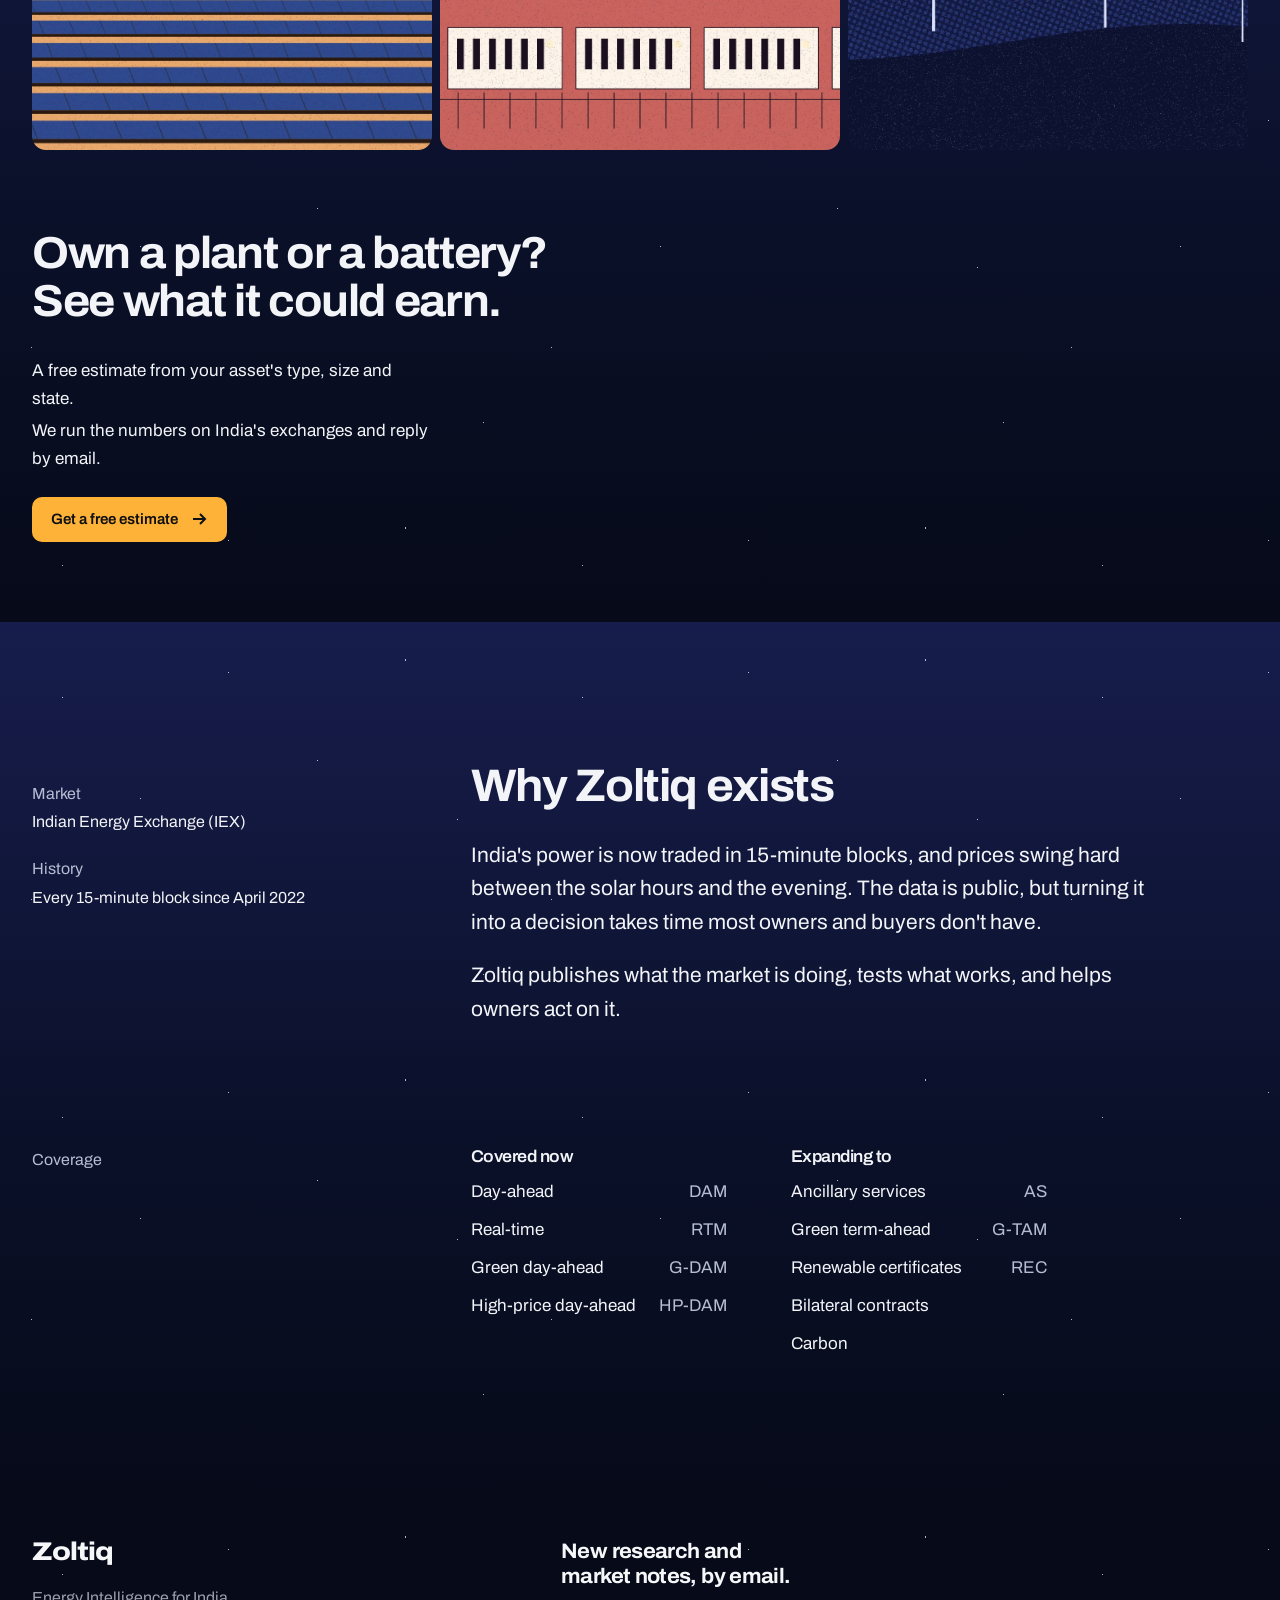
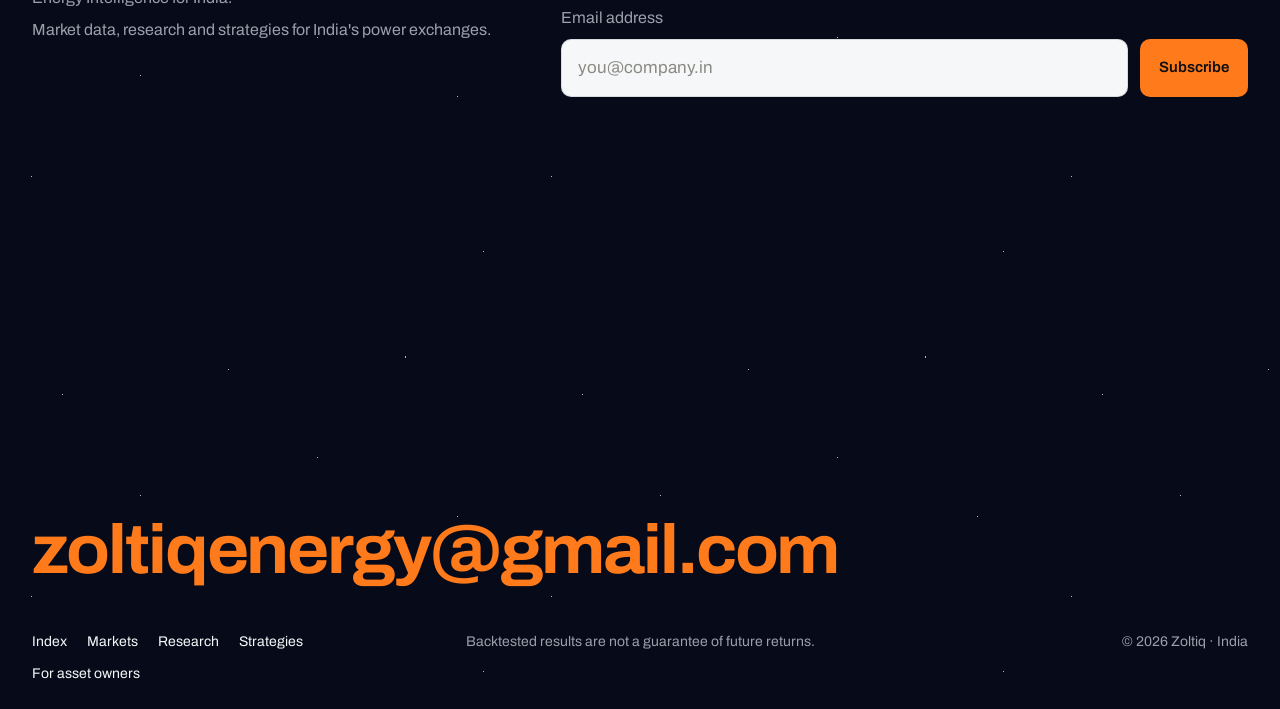
==== commit ff661818: "Strategies: show the lakh unit on the headline number Co-Authored-By: Claude Opus 5.5 <noreply@anthr" ====
--- a/index.html
+++ b/index.html
@@ -11,7 +11,7 @@
 <link rel="preconnect" href="https://fonts.googleapis.com">
 <link rel="preconnect" href="https://fonts.gstatic.com" crossorigin>
 <link rel="stylesheet" href="https://fonts.googleapis.com/css2?family=Archivo:wdth,wght@100..125,400..800&family=JetBrains+Mono:wght@400;500&display=swap">
-<link rel="stylesheet" href="assets/css/site.css?v=13">
+<link rel="stylesheet" href="assets/css/site.css?v=14">
 <style>
 /* ================= Home ================= */
 
@@ -643,9 +643,9 @@
   </div>
 </footer>
 
-<script src="assets/js/site.js?v=13"></script>
-<script src="assets/js/charts.js?v=13"></script>
-<script src="assets/js/home.js?v=13"></script>
-<script src="assets/js/hero.js?v=13"></script>
+<script src="assets/js/site.js?v=14"></script>
+<script src="assets/js/charts.js?v=14"></script>
+<script src="assets/js/home.js?v=14"></script>
+<script src="assets/js/hero.js?v=14"></script>
 </body>
 </html>
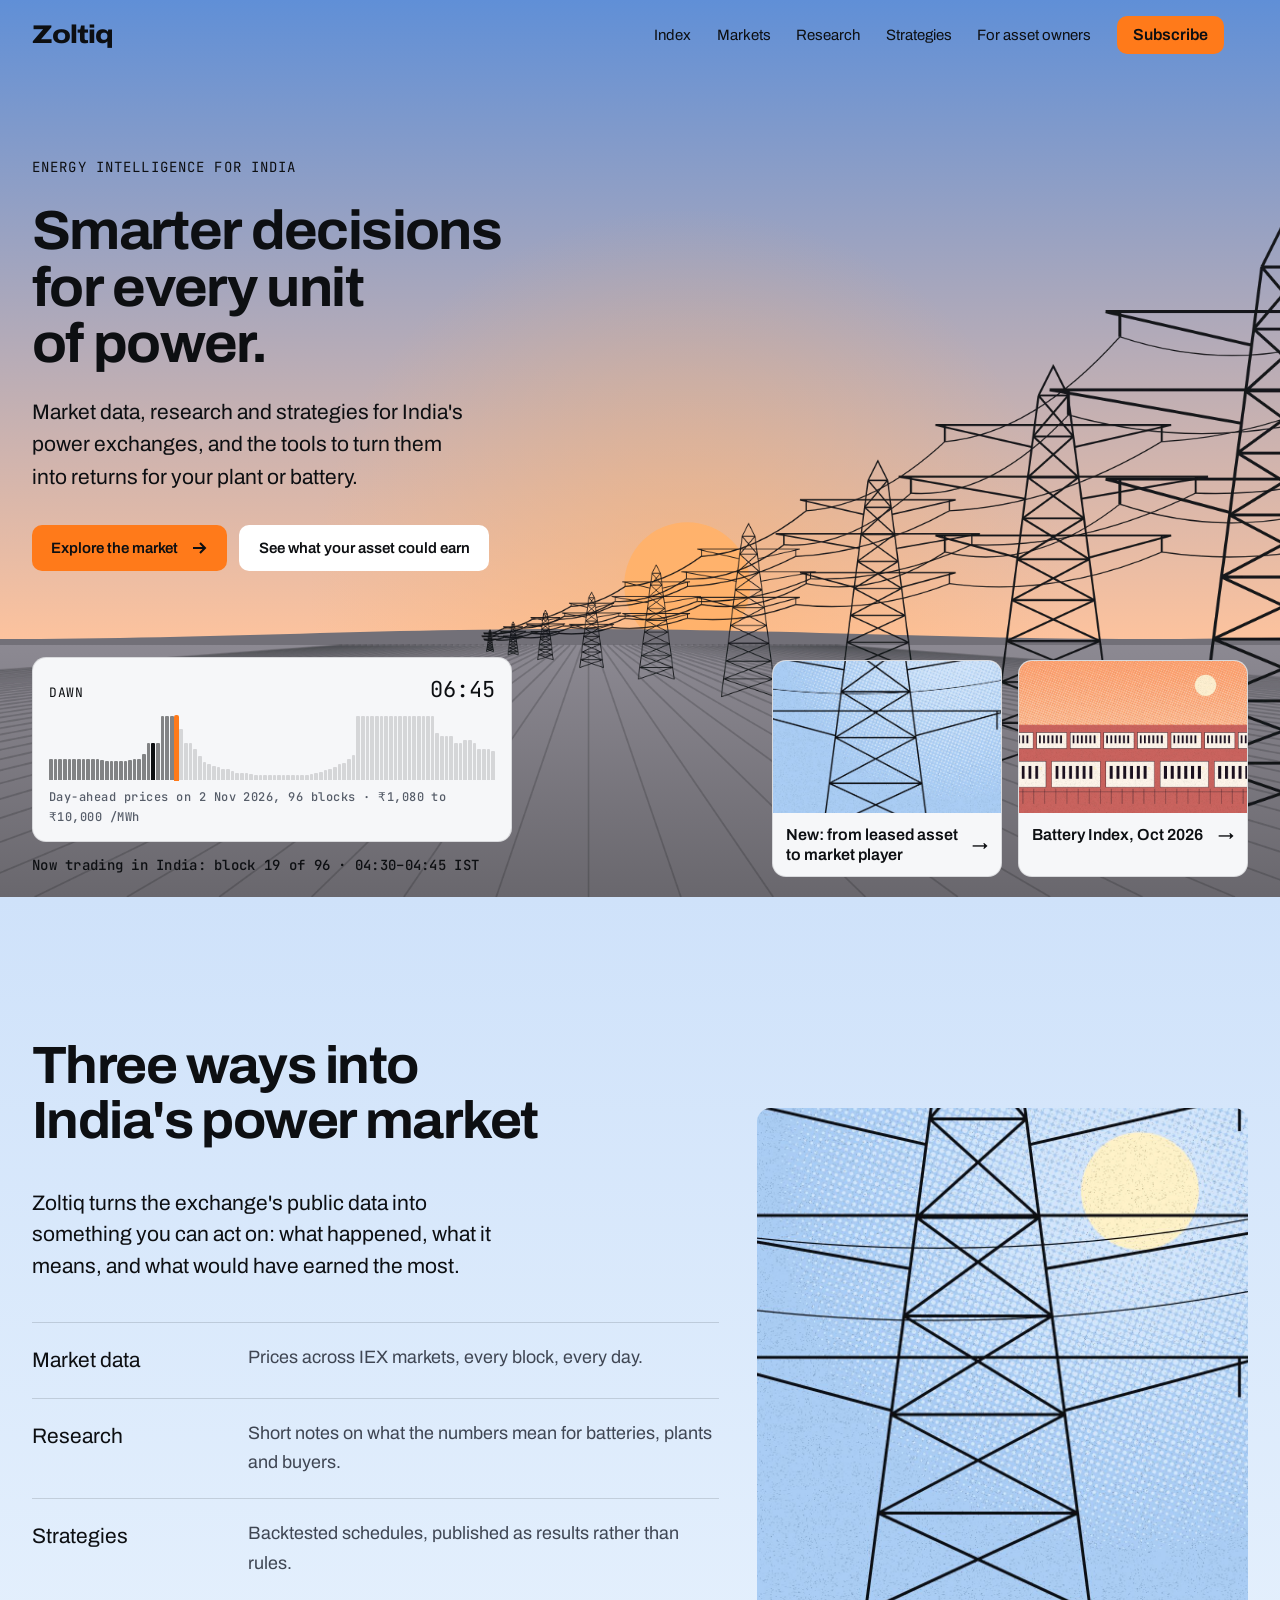
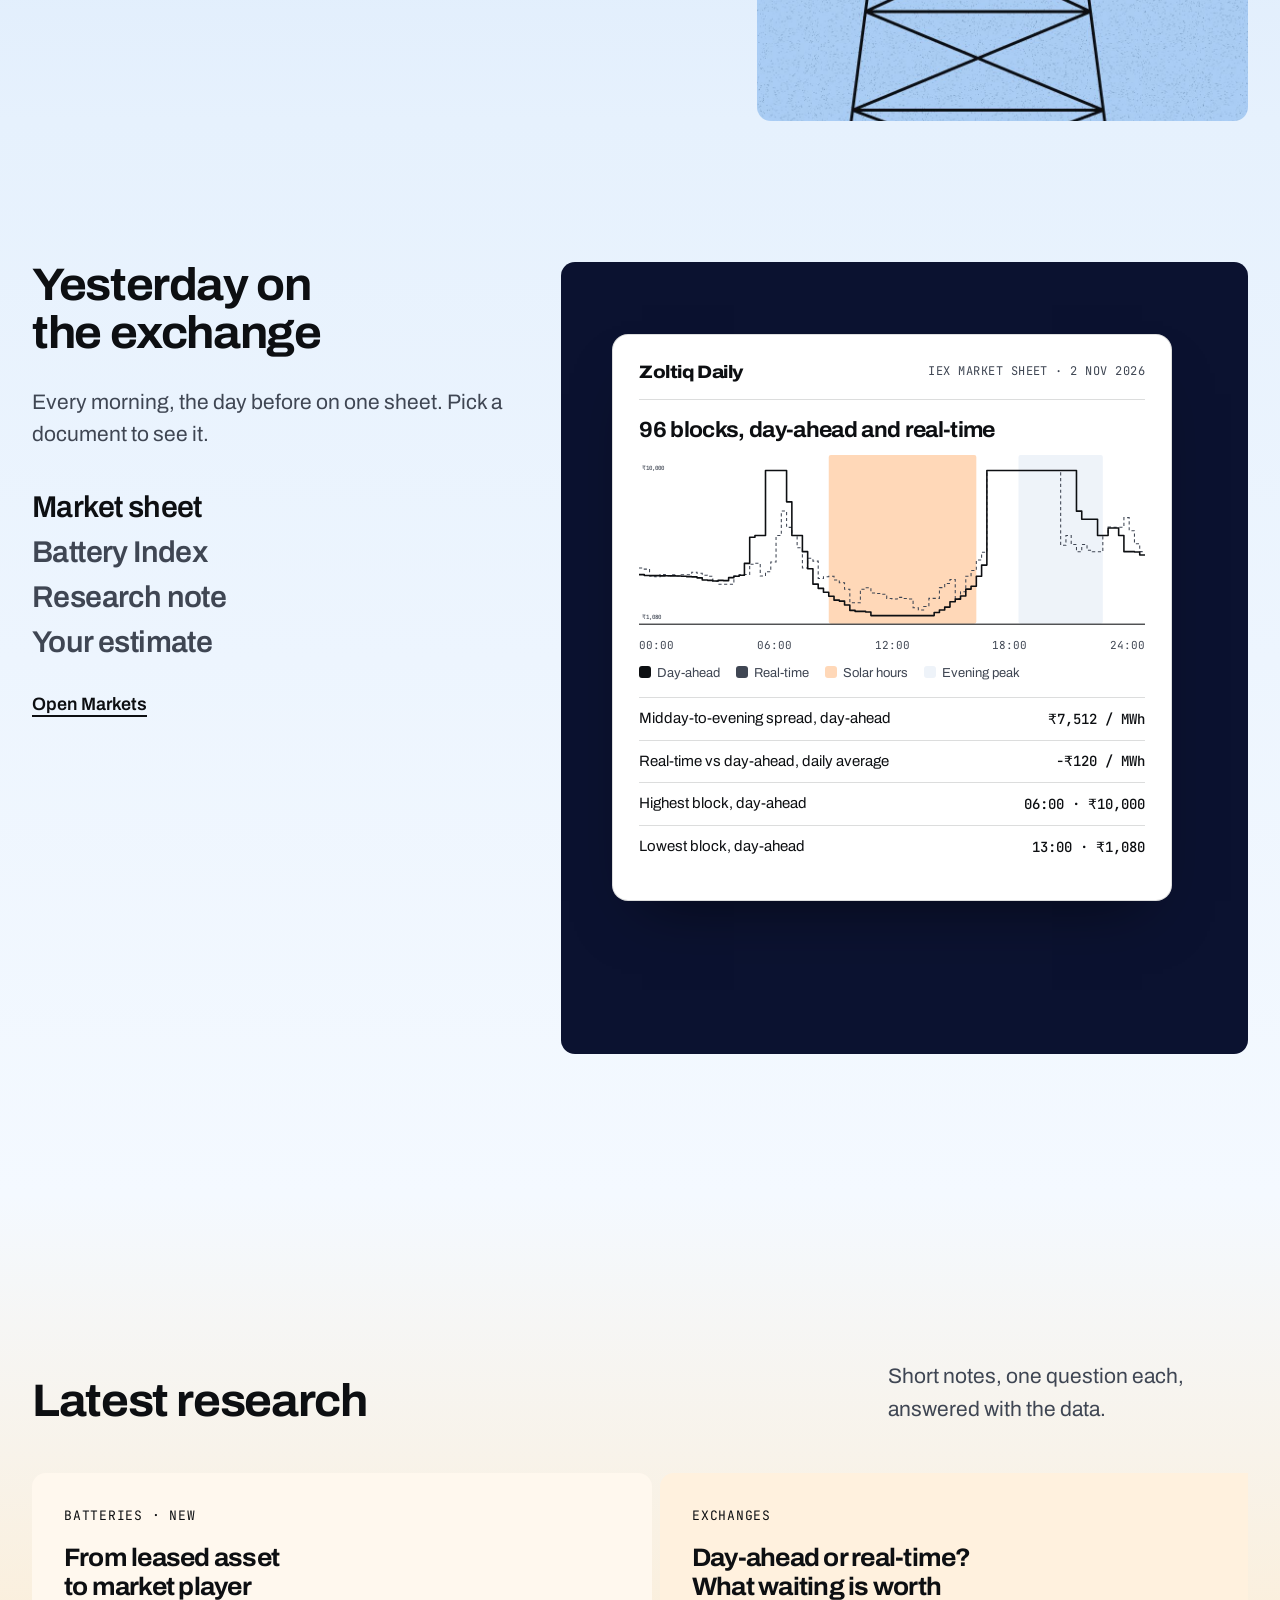
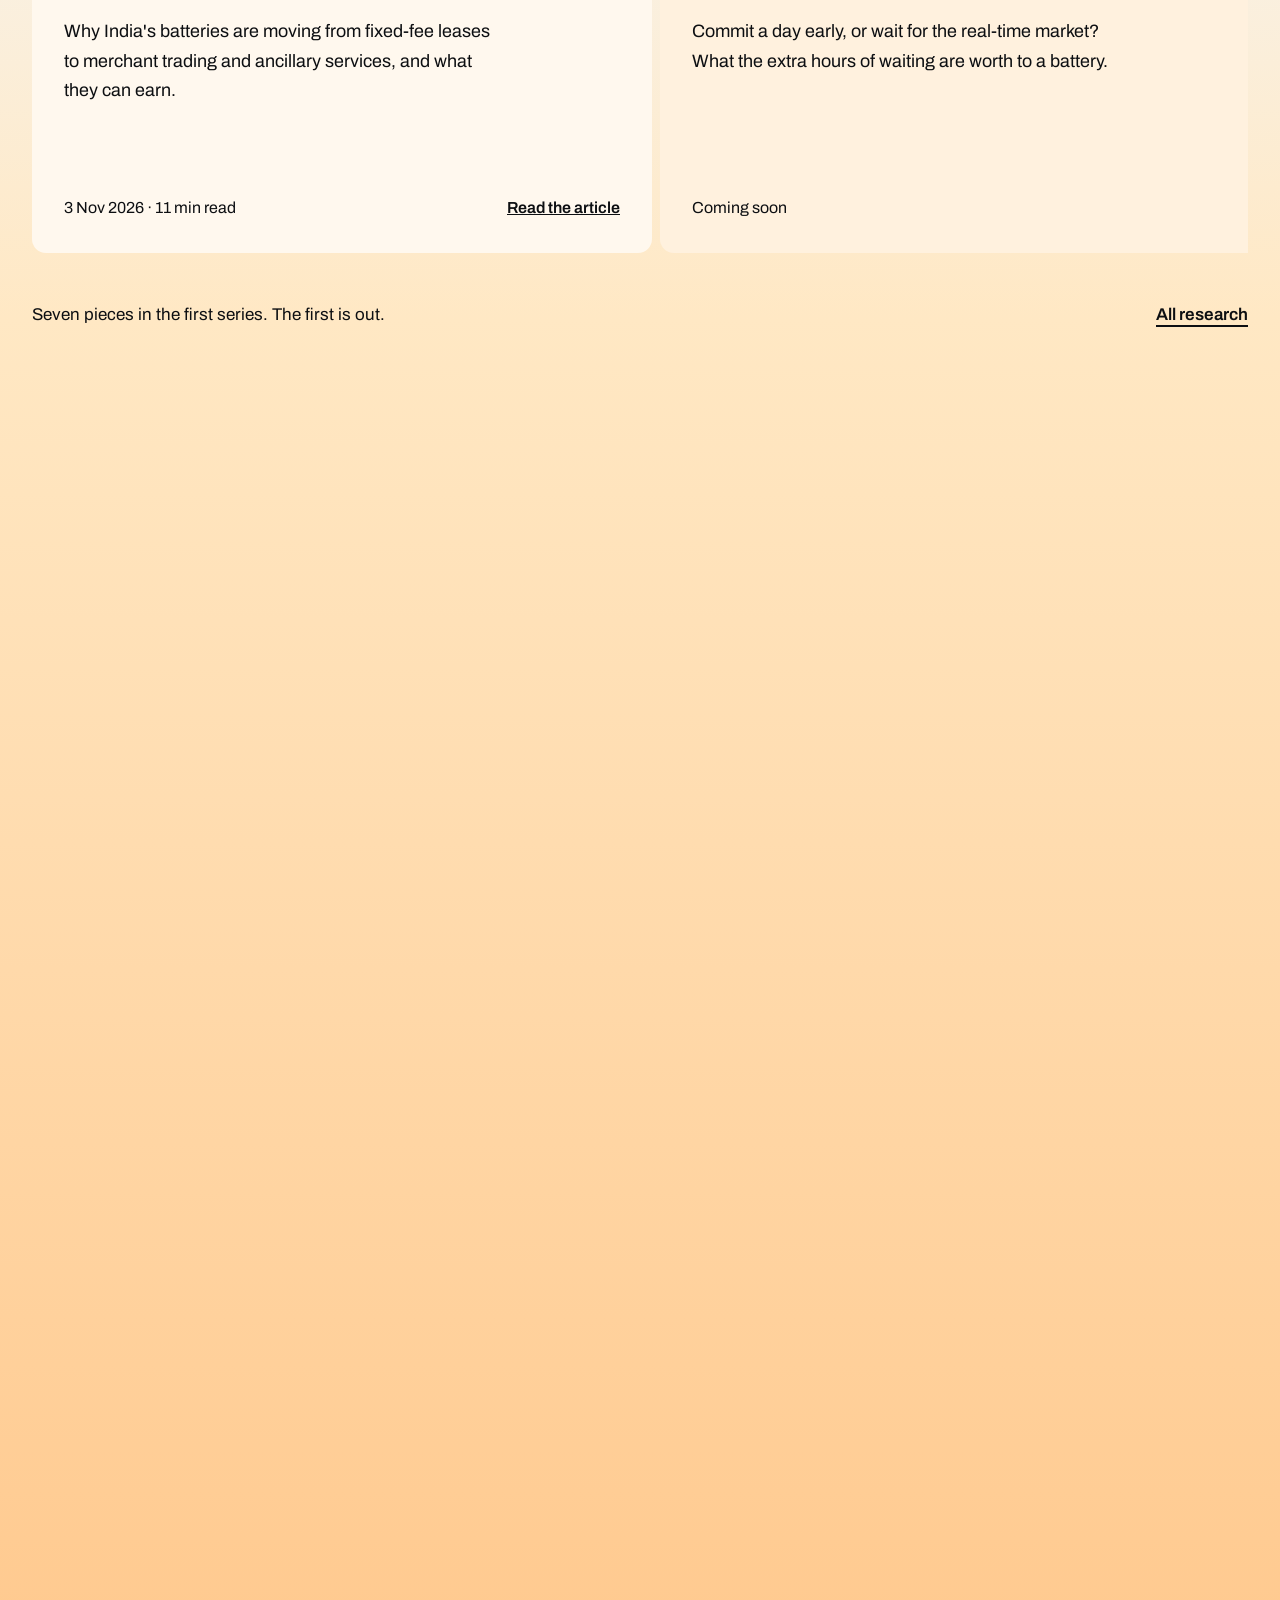
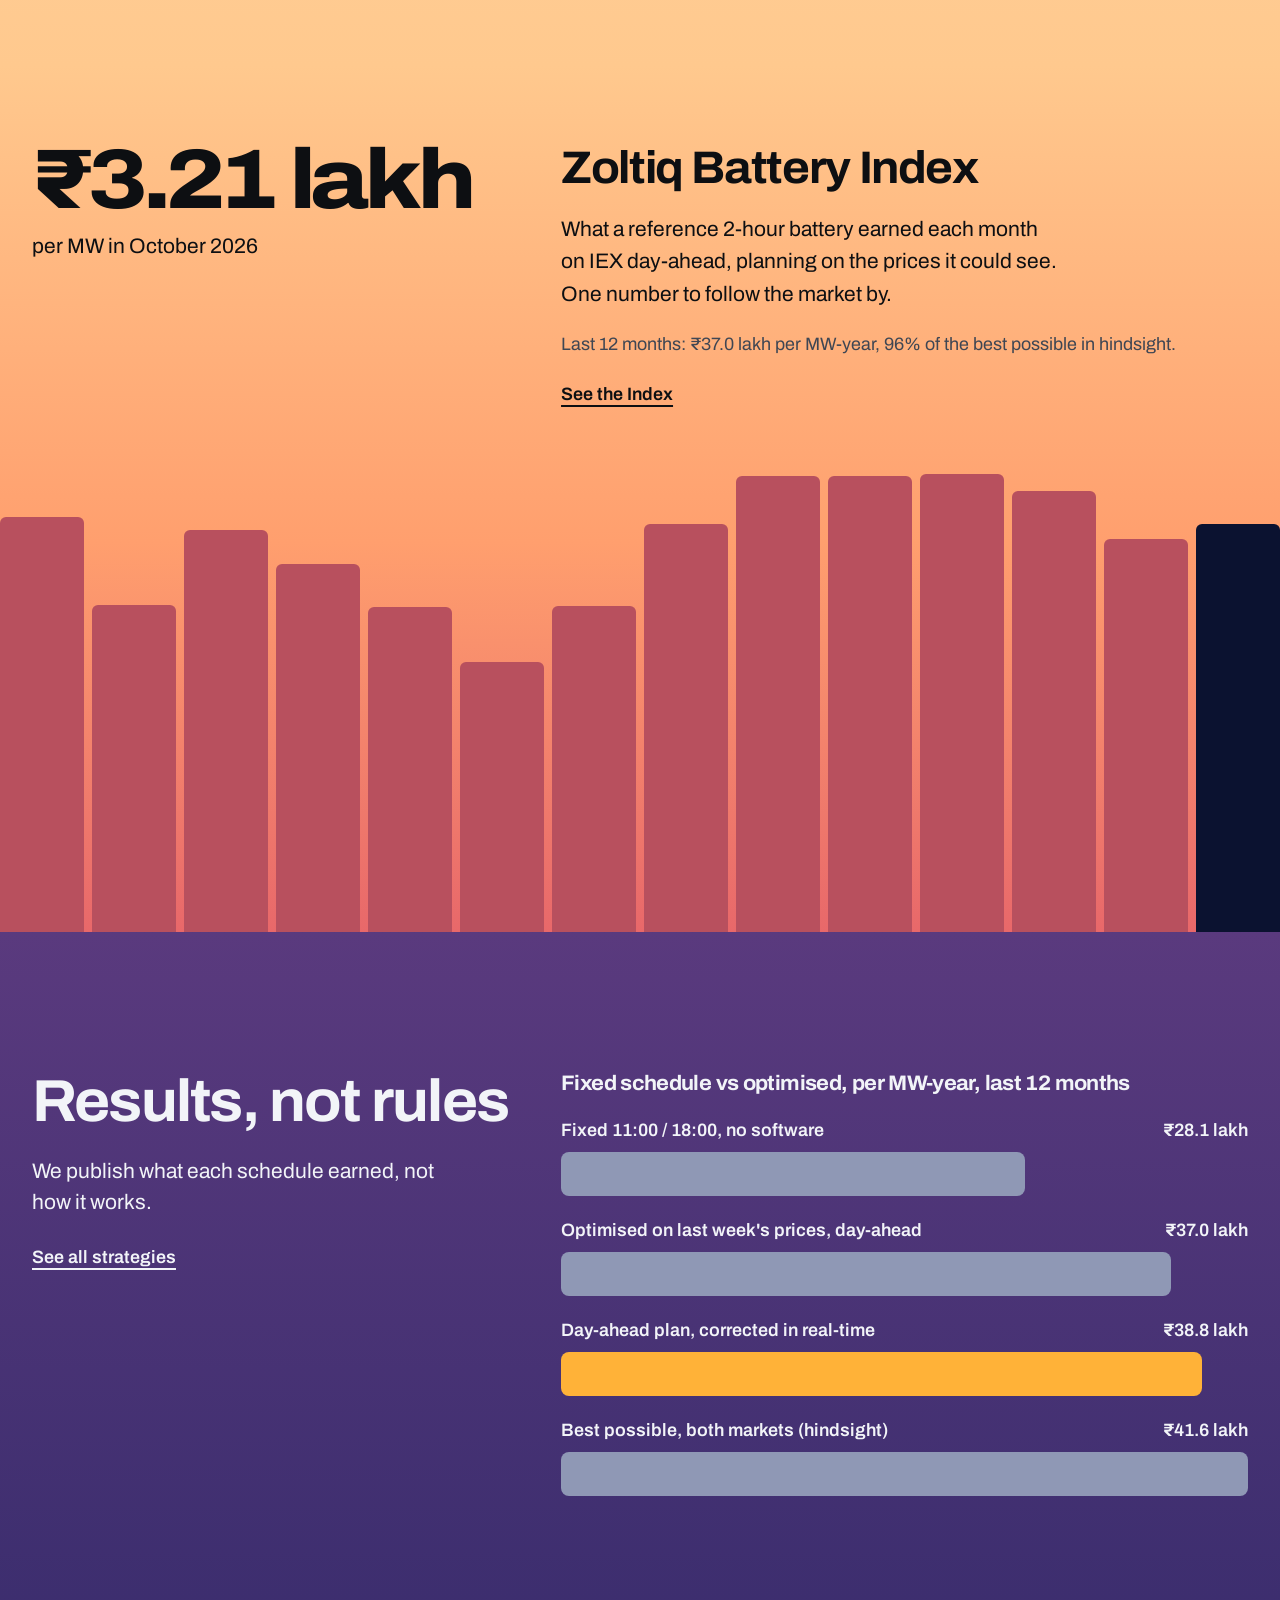
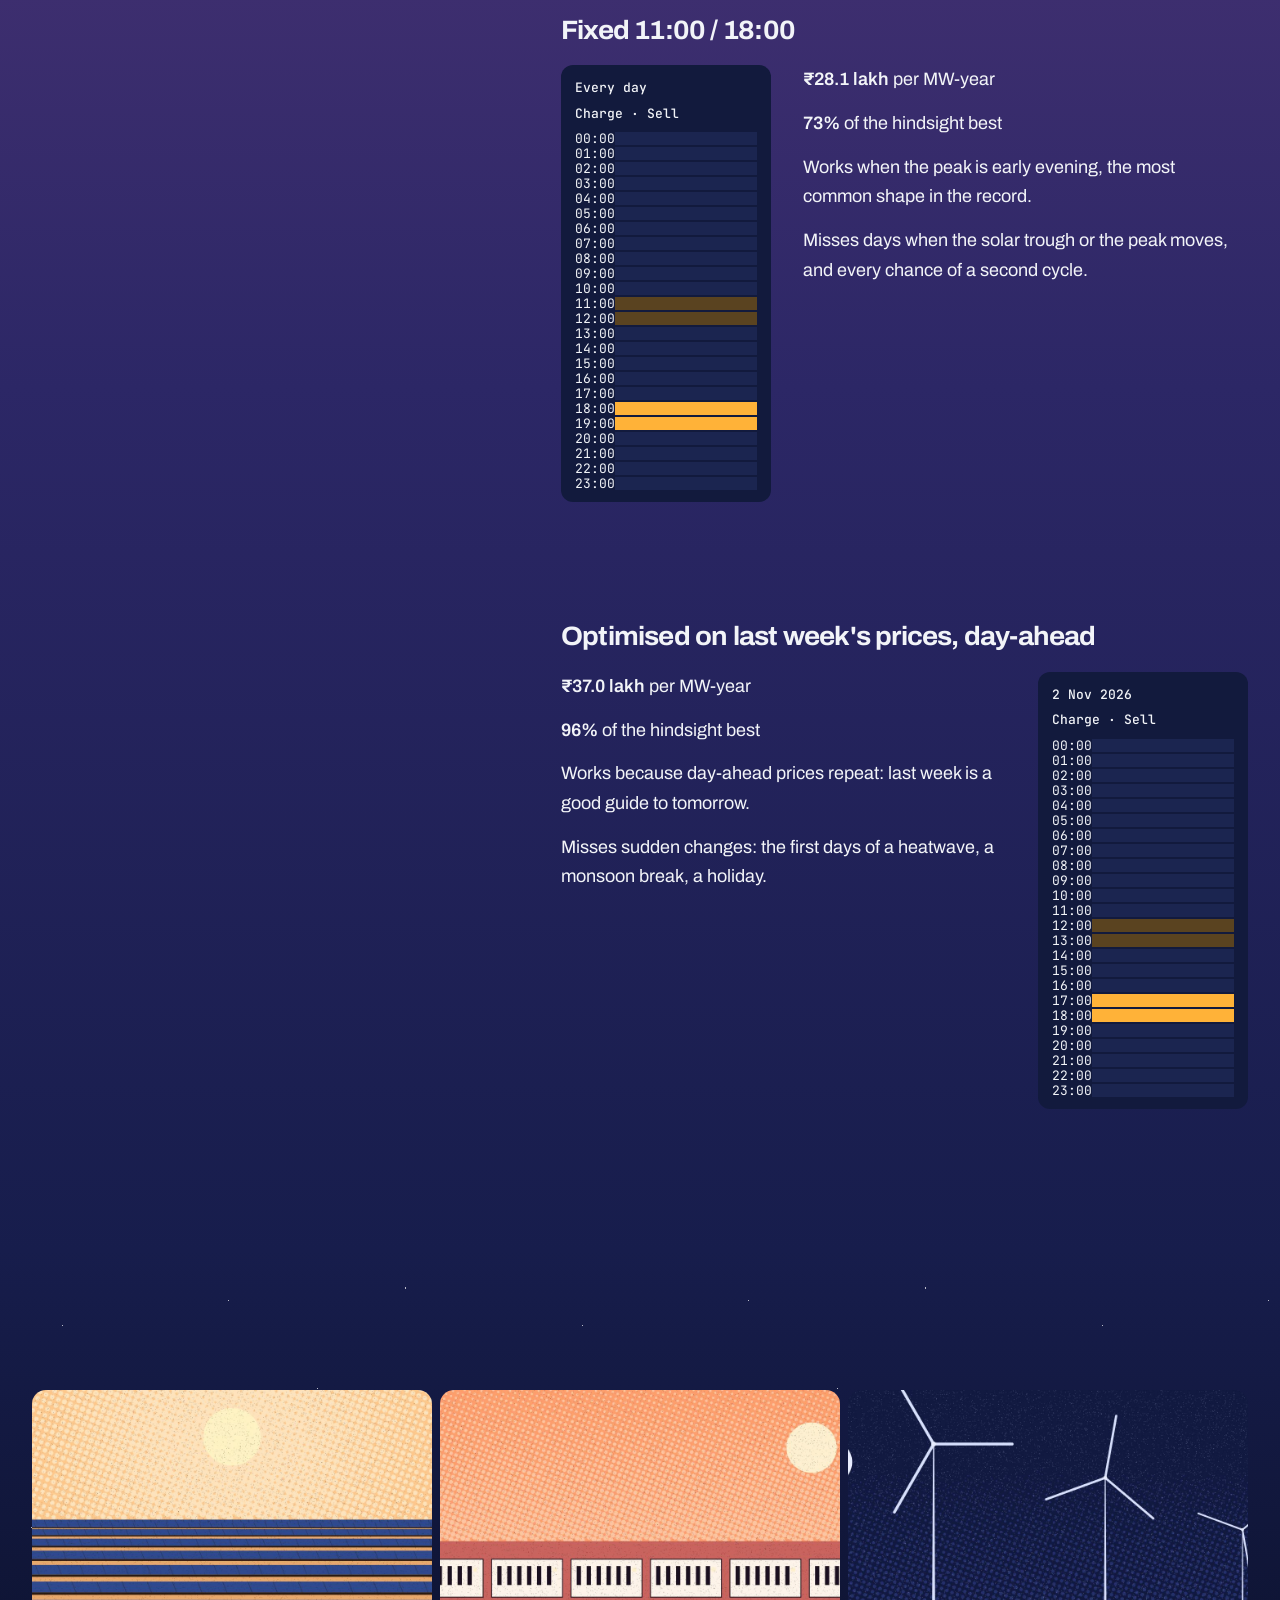
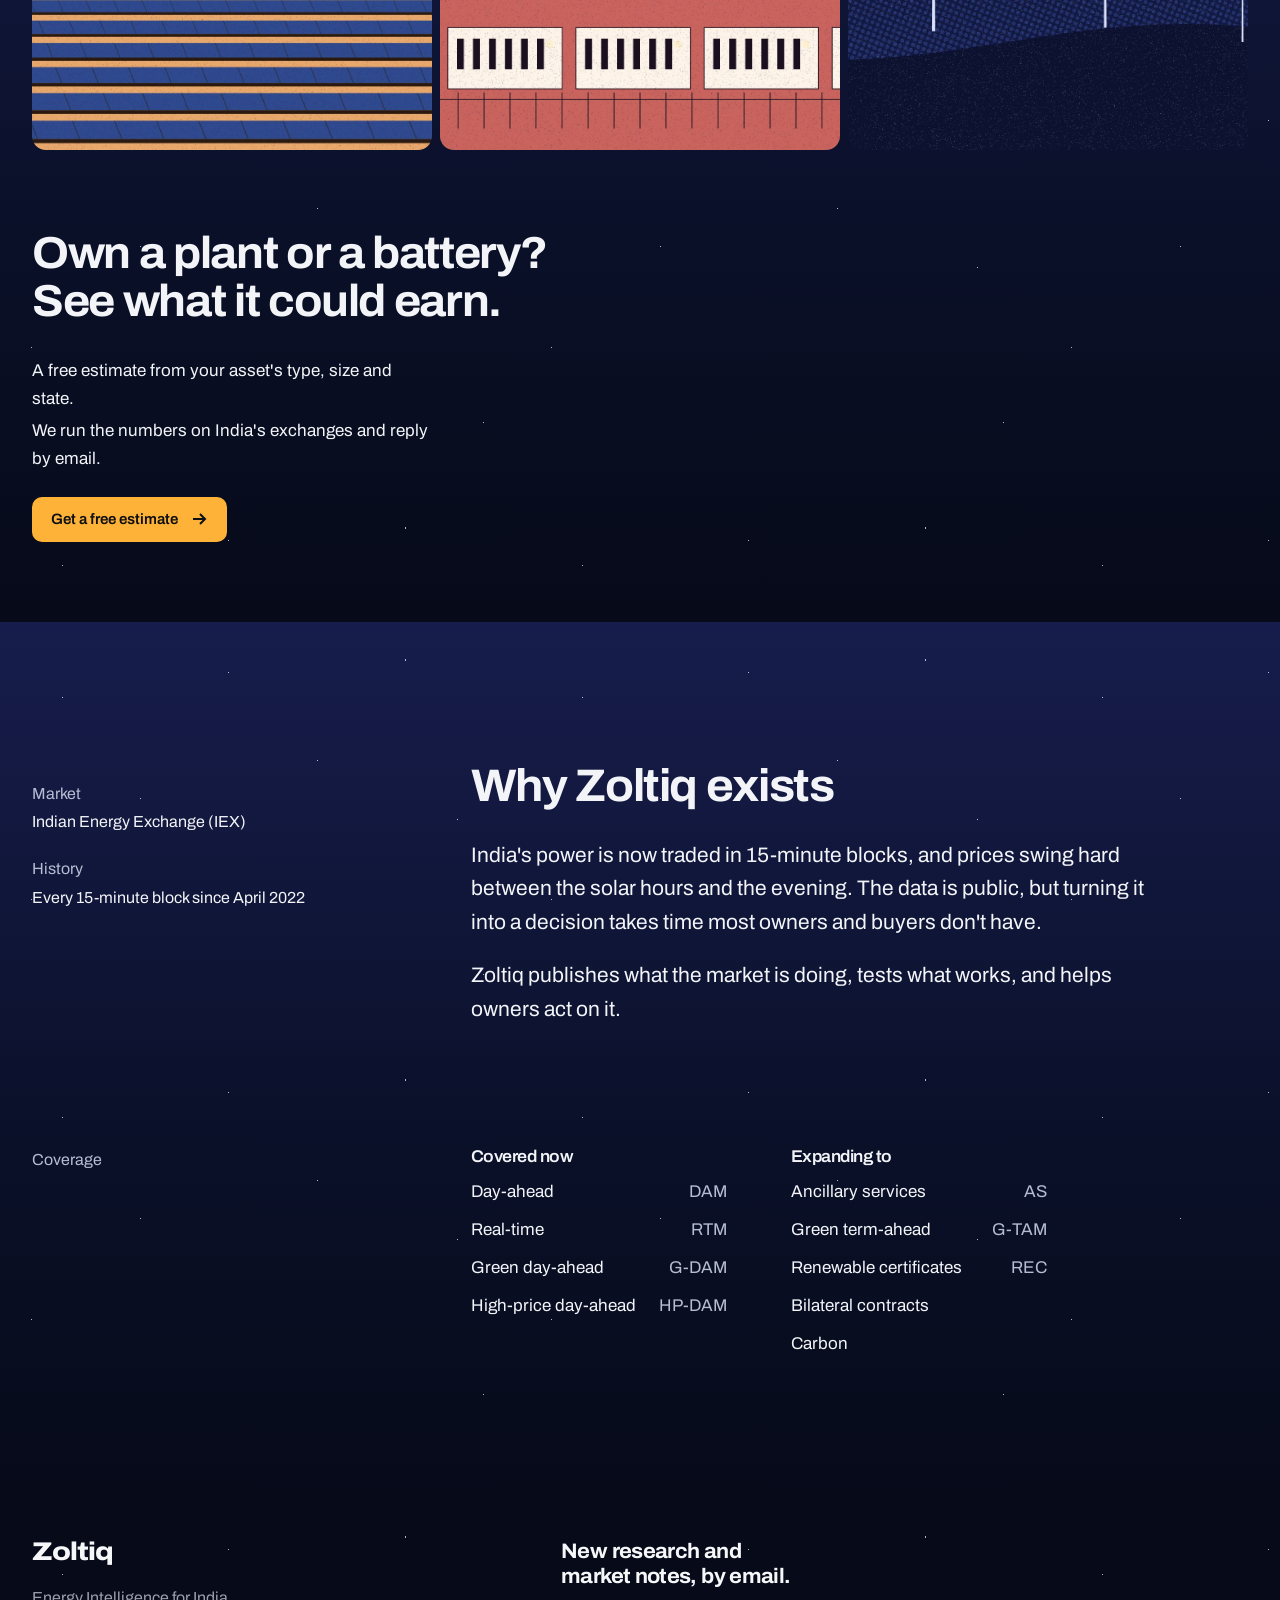
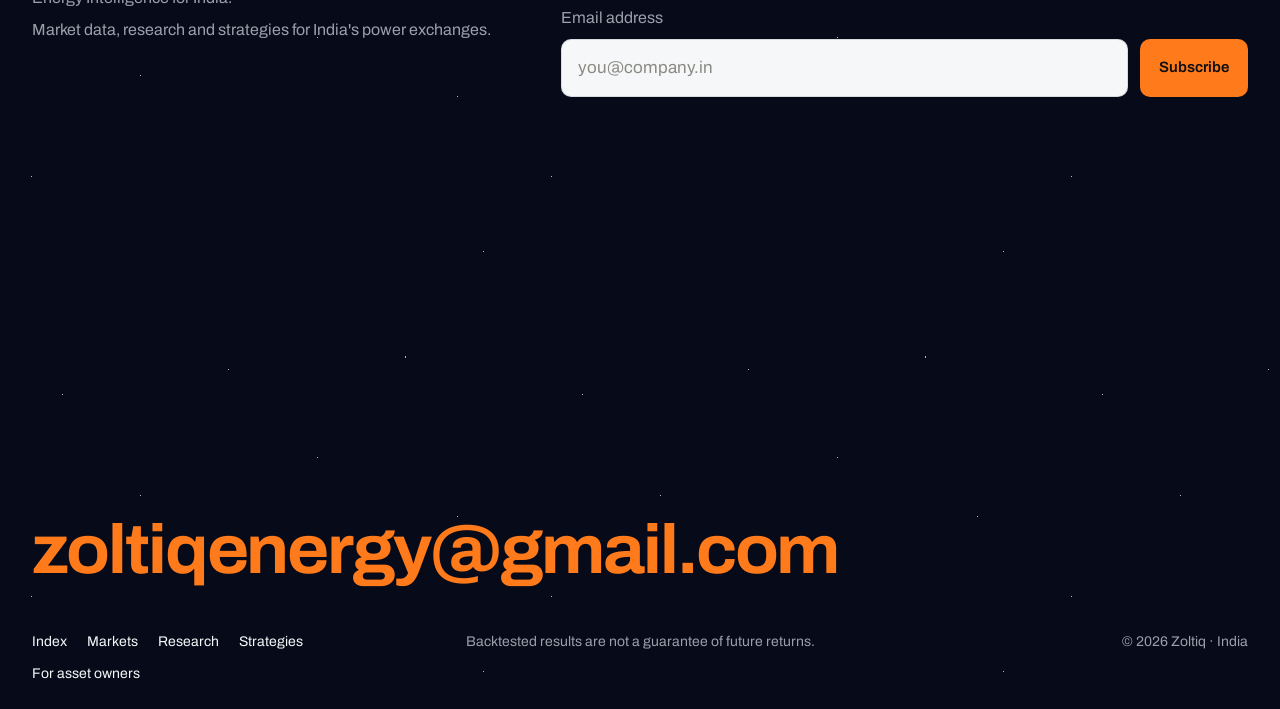
==== commit eb750049: "Bump asset links to v=15 for the new site.js; document analytics Co-Authored-By: Claude Opus 5.5 <no" ====
--- a/index.html
+++ b/index.html
@@ -11,7 +11,7 @@
 <link rel="preconnect" href="https://fonts.googleapis.com">
 <link rel="preconnect" href="https://fonts.gstatic.com" crossorigin>
 <link rel="stylesheet" href="https://fonts.googleapis.com/css2?family=Archivo:wdth,wght@100..125,400..800&family=JetBrains+Mono:wght@400;500&display=swap">
-<link rel="stylesheet" href="assets/css/site.css?v=14">
+<link rel="stylesheet" href="assets/css/site.css?v=15">
 <style>
 /* ================= Home ================= */
 
@@ -643,9 +643,9 @@
   </div>
 </footer>
 
-<script src="assets/js/site.js?v=14"></script>
-<script src="assets/js/charts.js?v=14"></script>
-<script src="assets/js/home.js?v=14"></script>
-<script src="assets/js/hero.js?v=14"></script>
+<script src="assets/js/site.js?v=15"></script>
+<script src="assets/js/charts.js?v=15"></script>
+<script src="assets/js/home.js?v=15"></script>
+<script src="assets/js/hero.js?v=15"></script>
 </body>
 </html>
